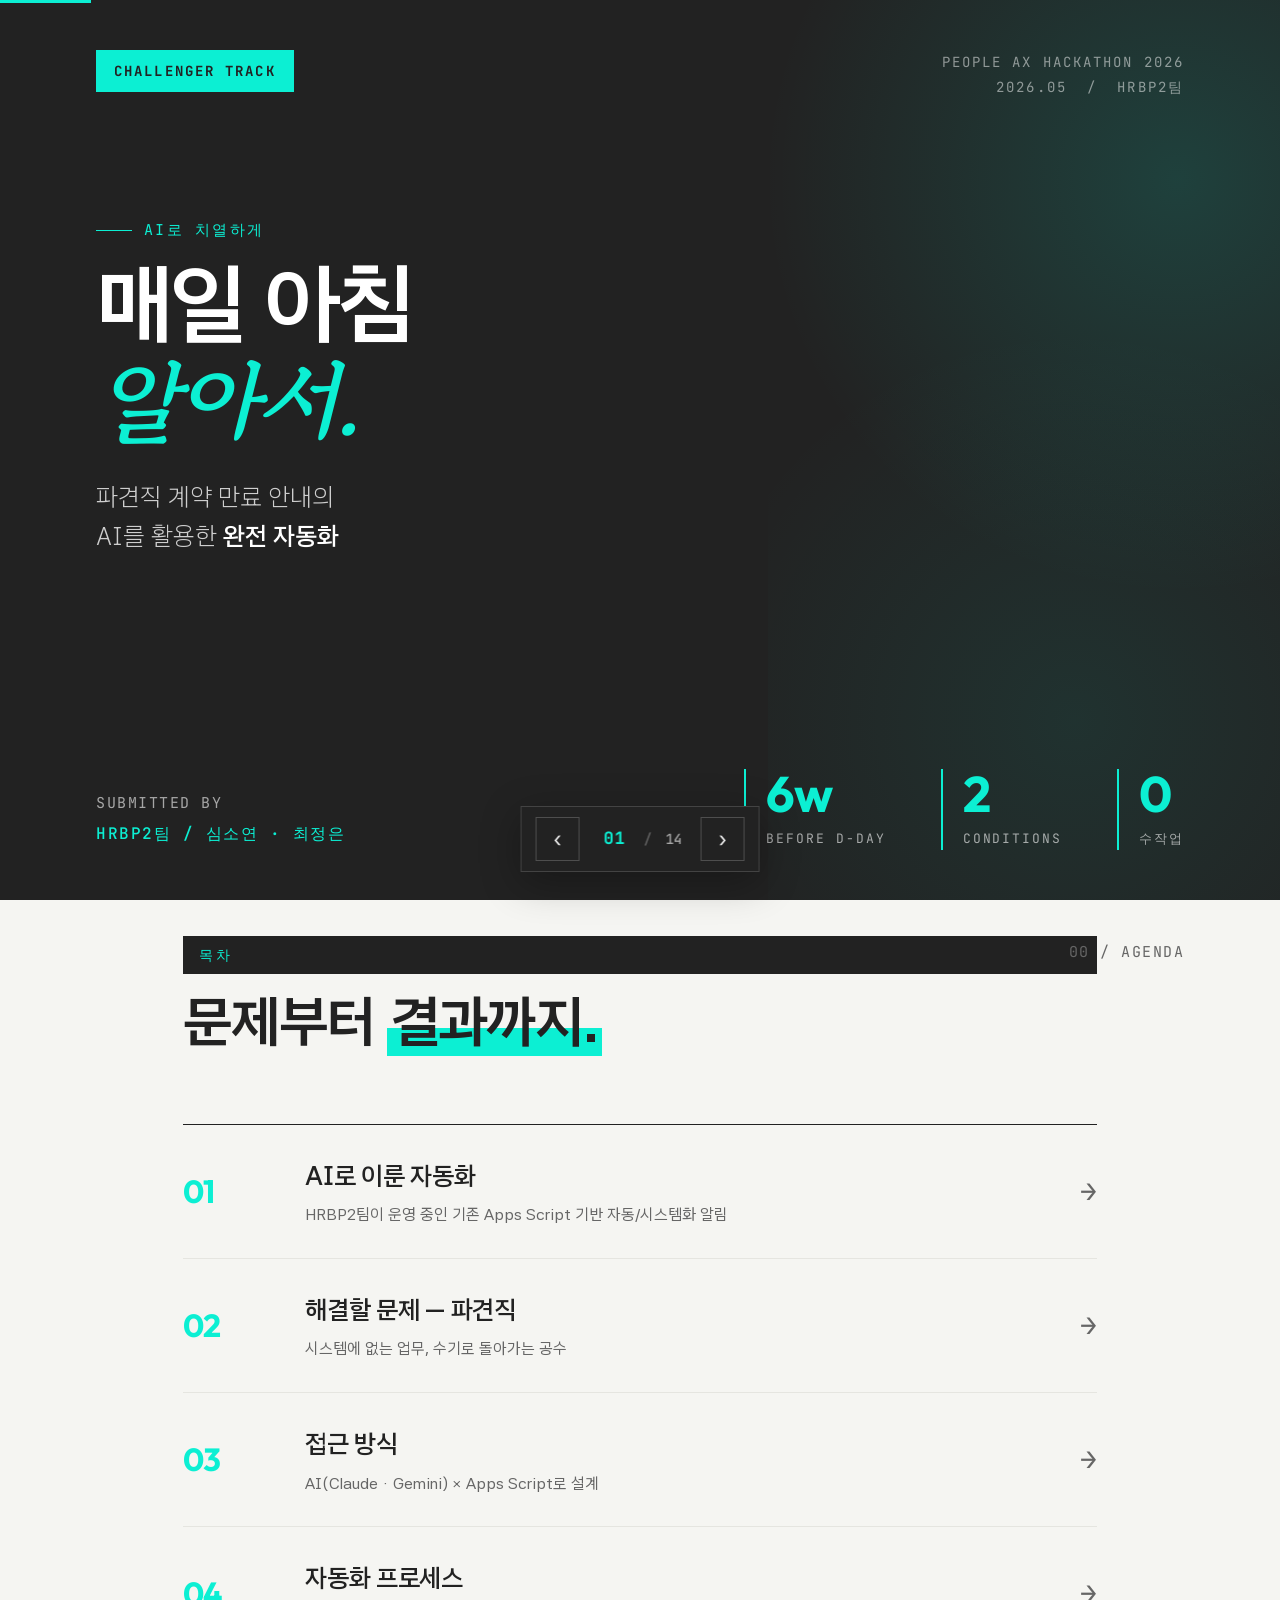
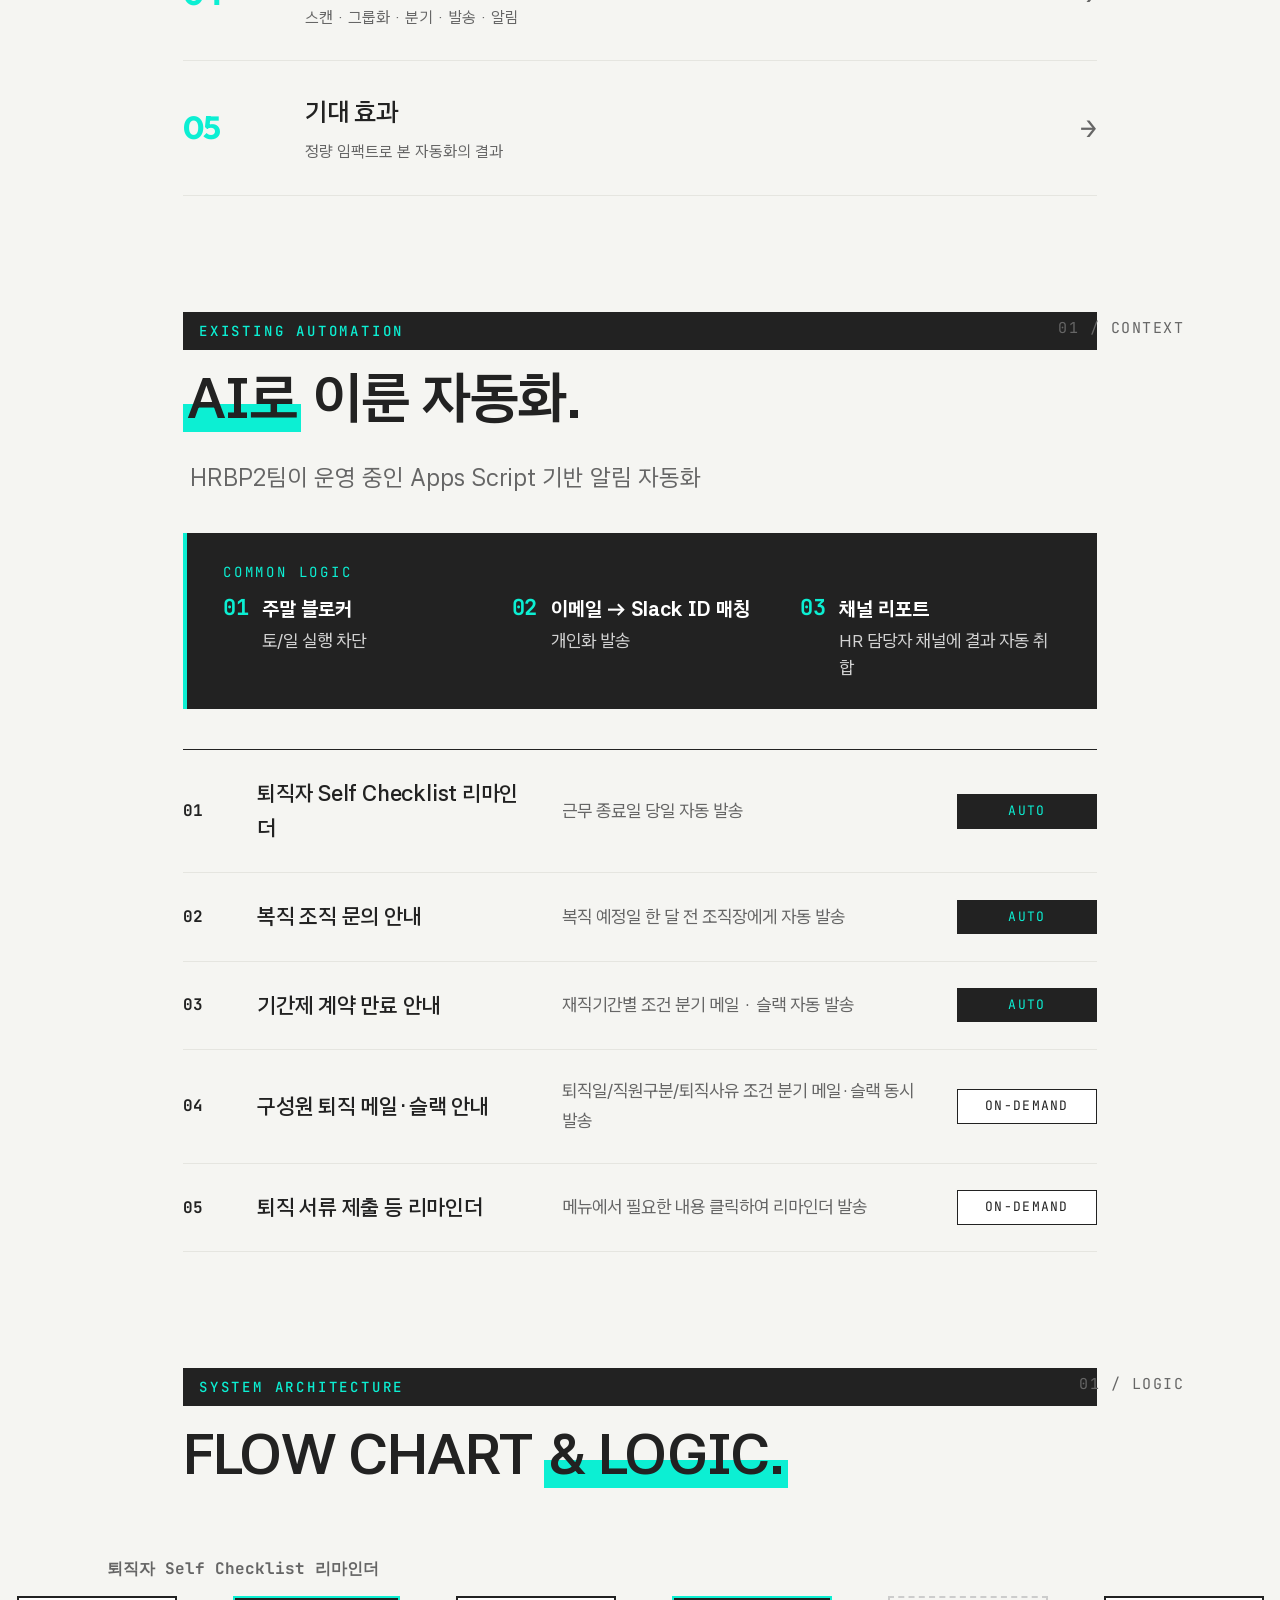
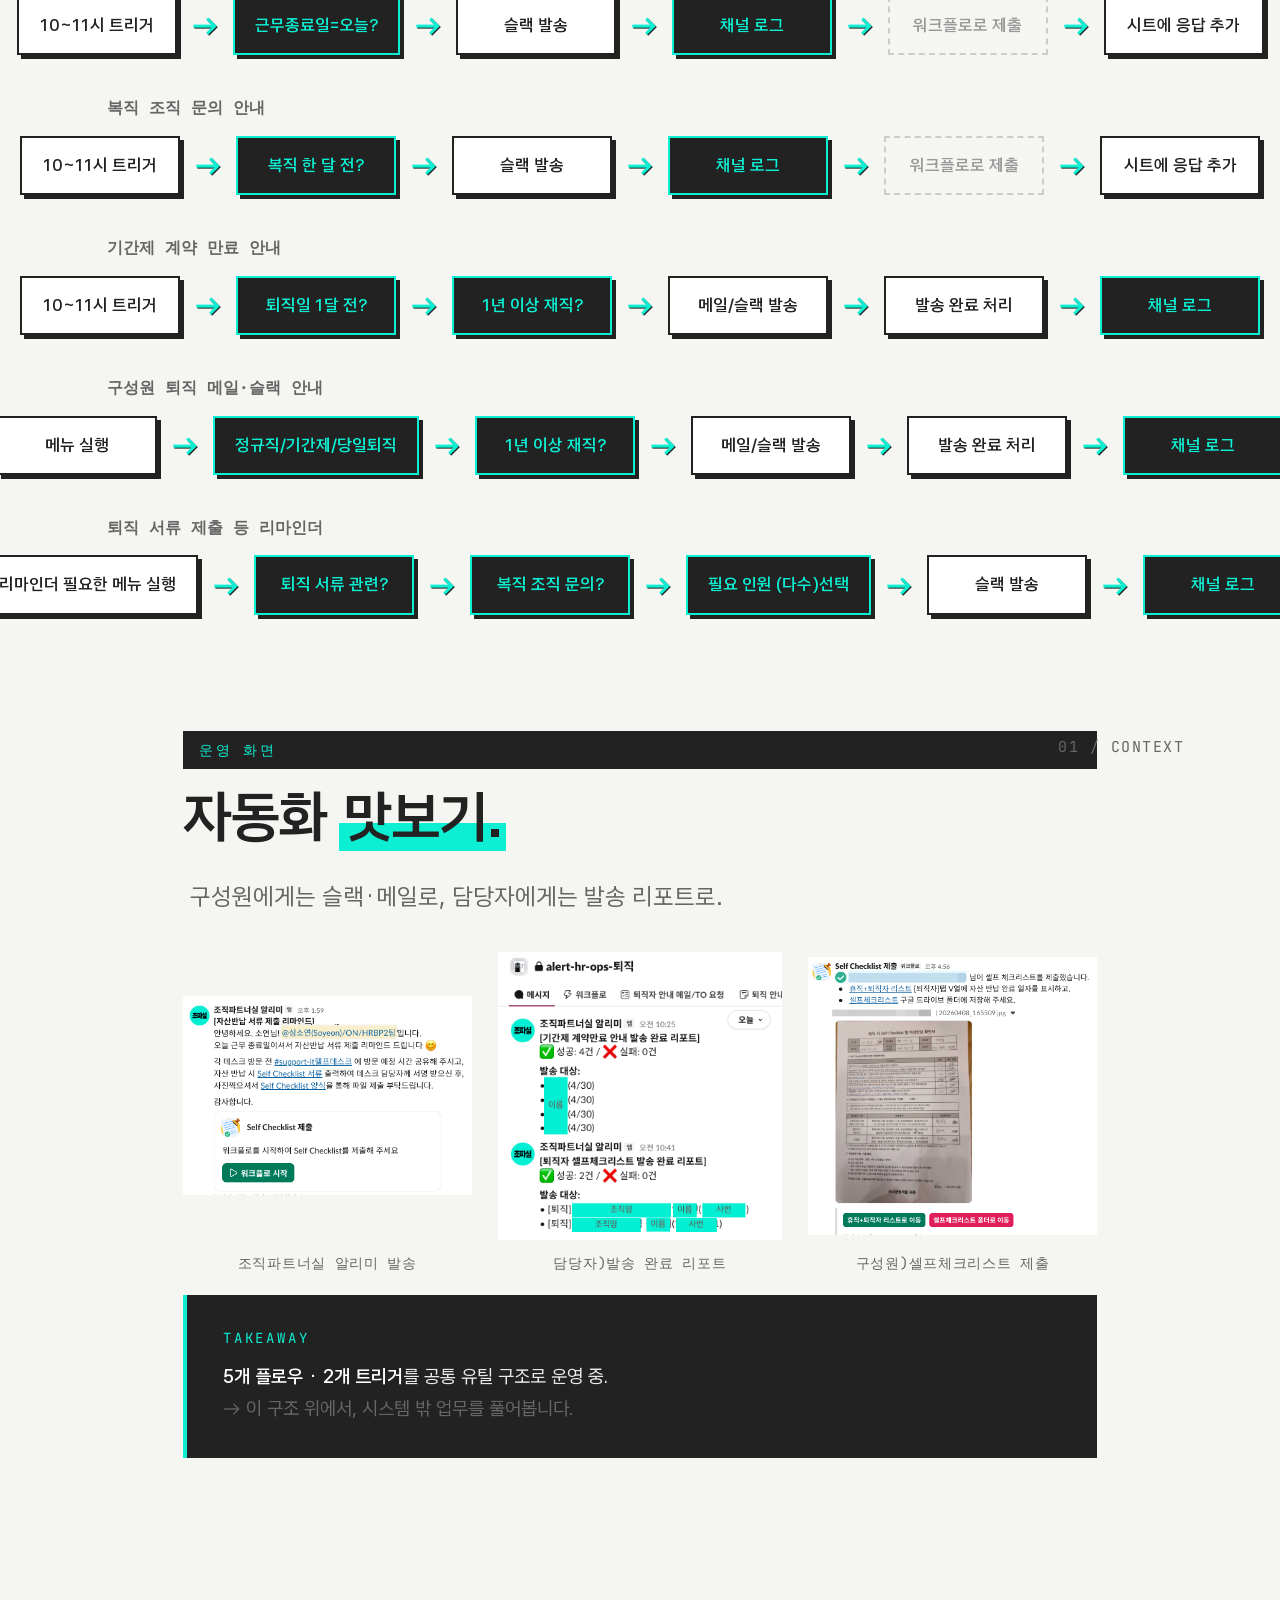
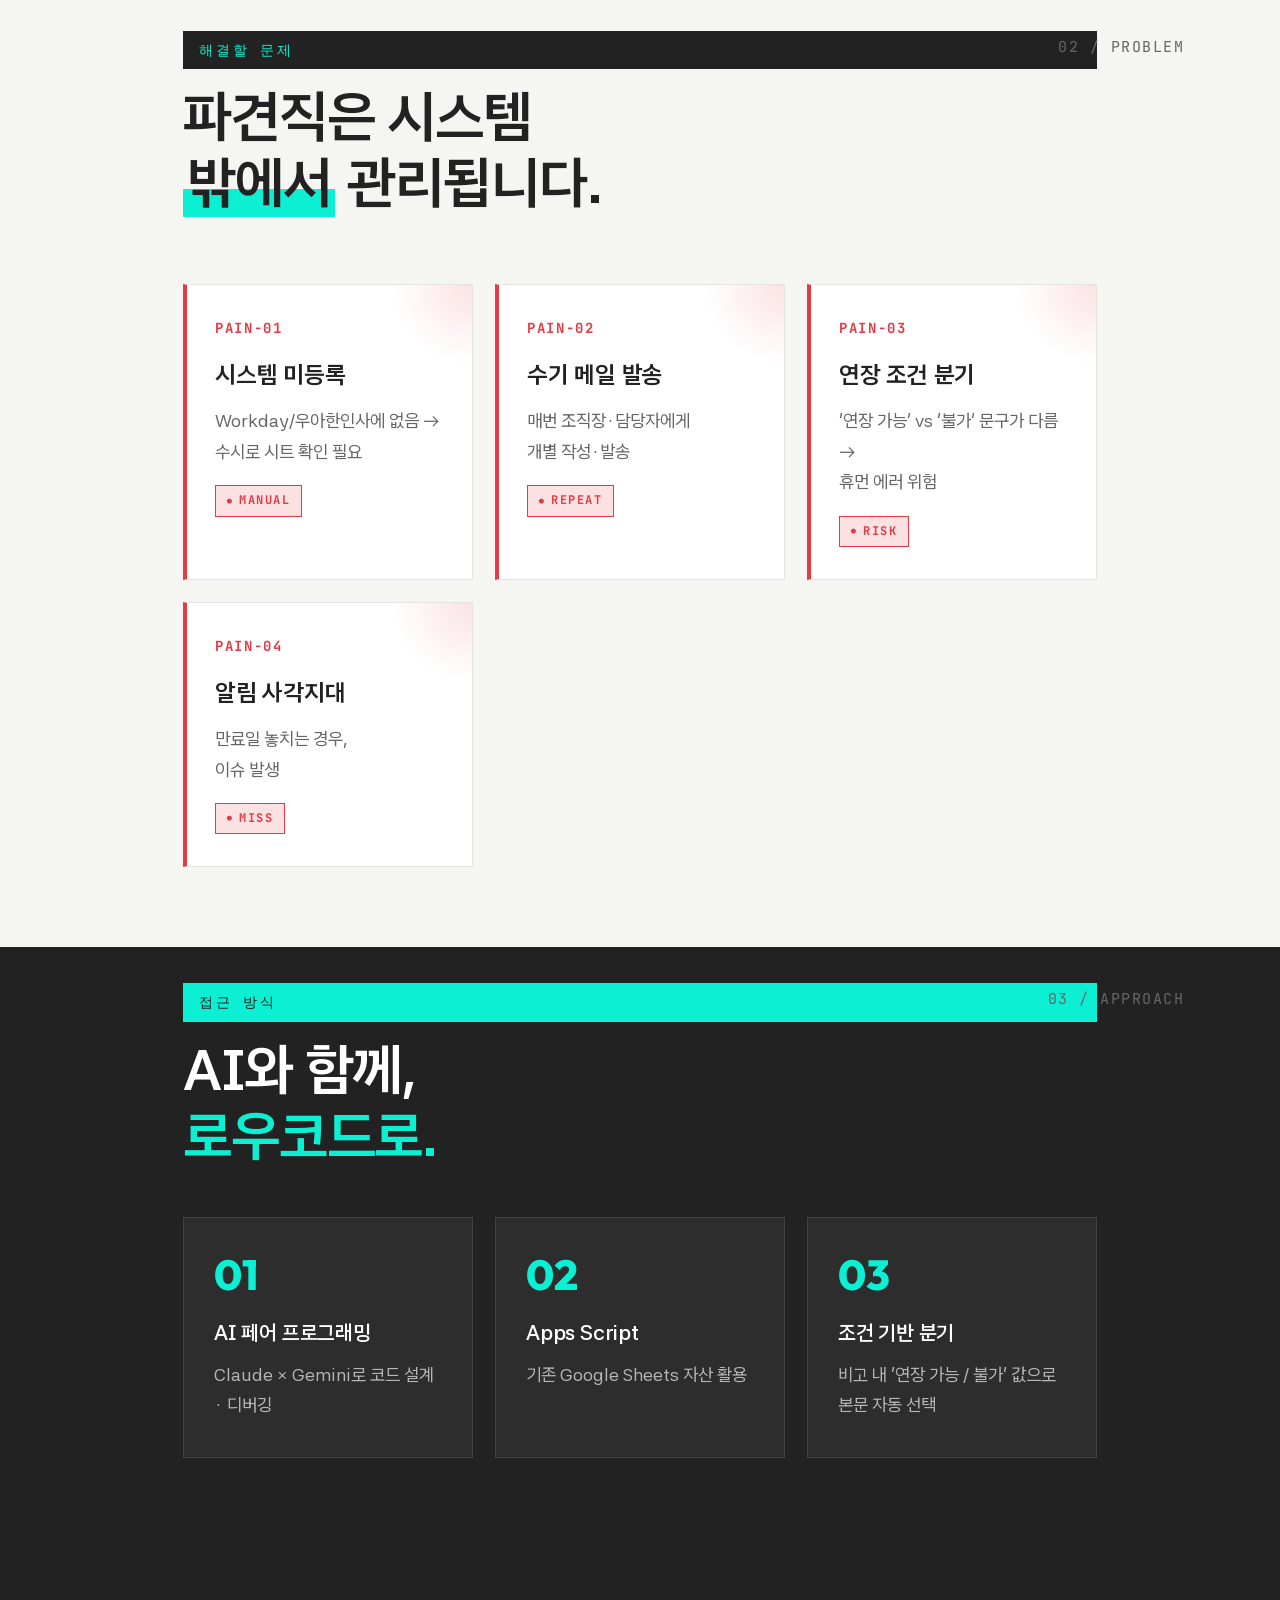
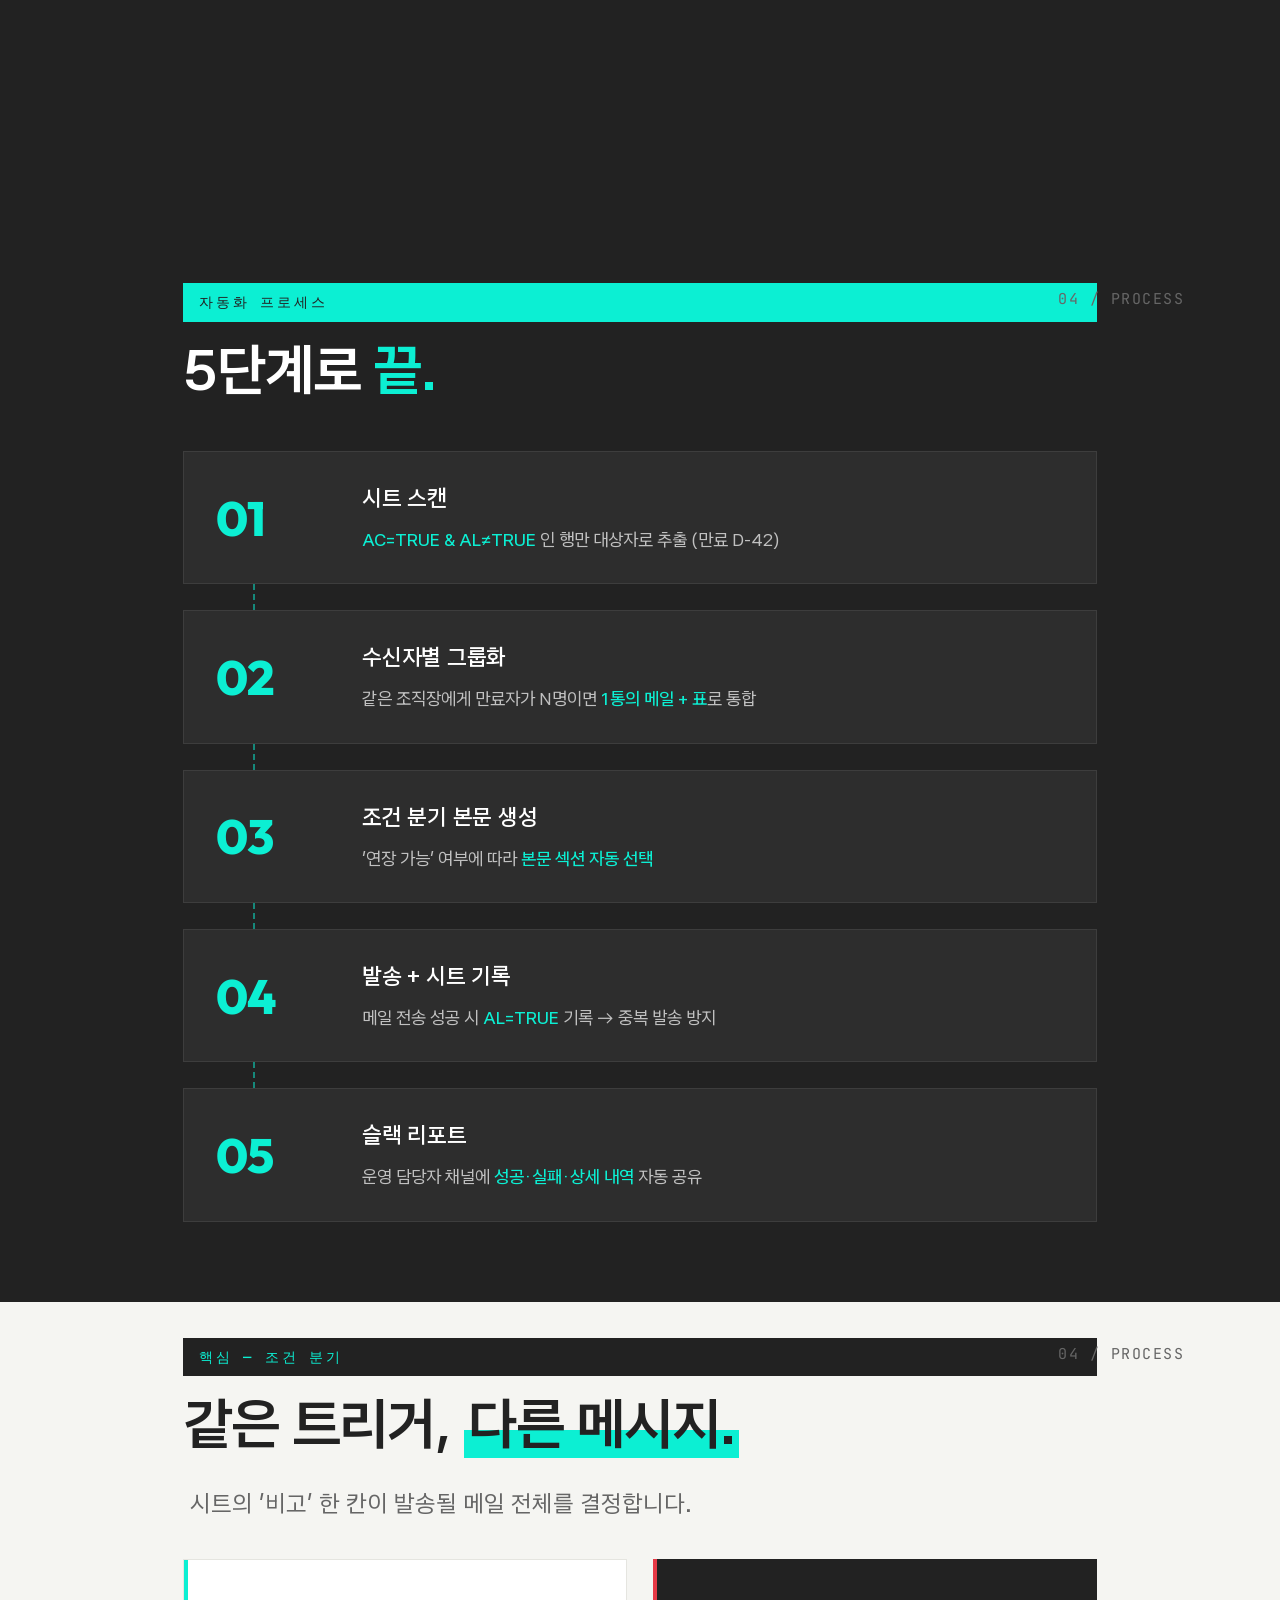
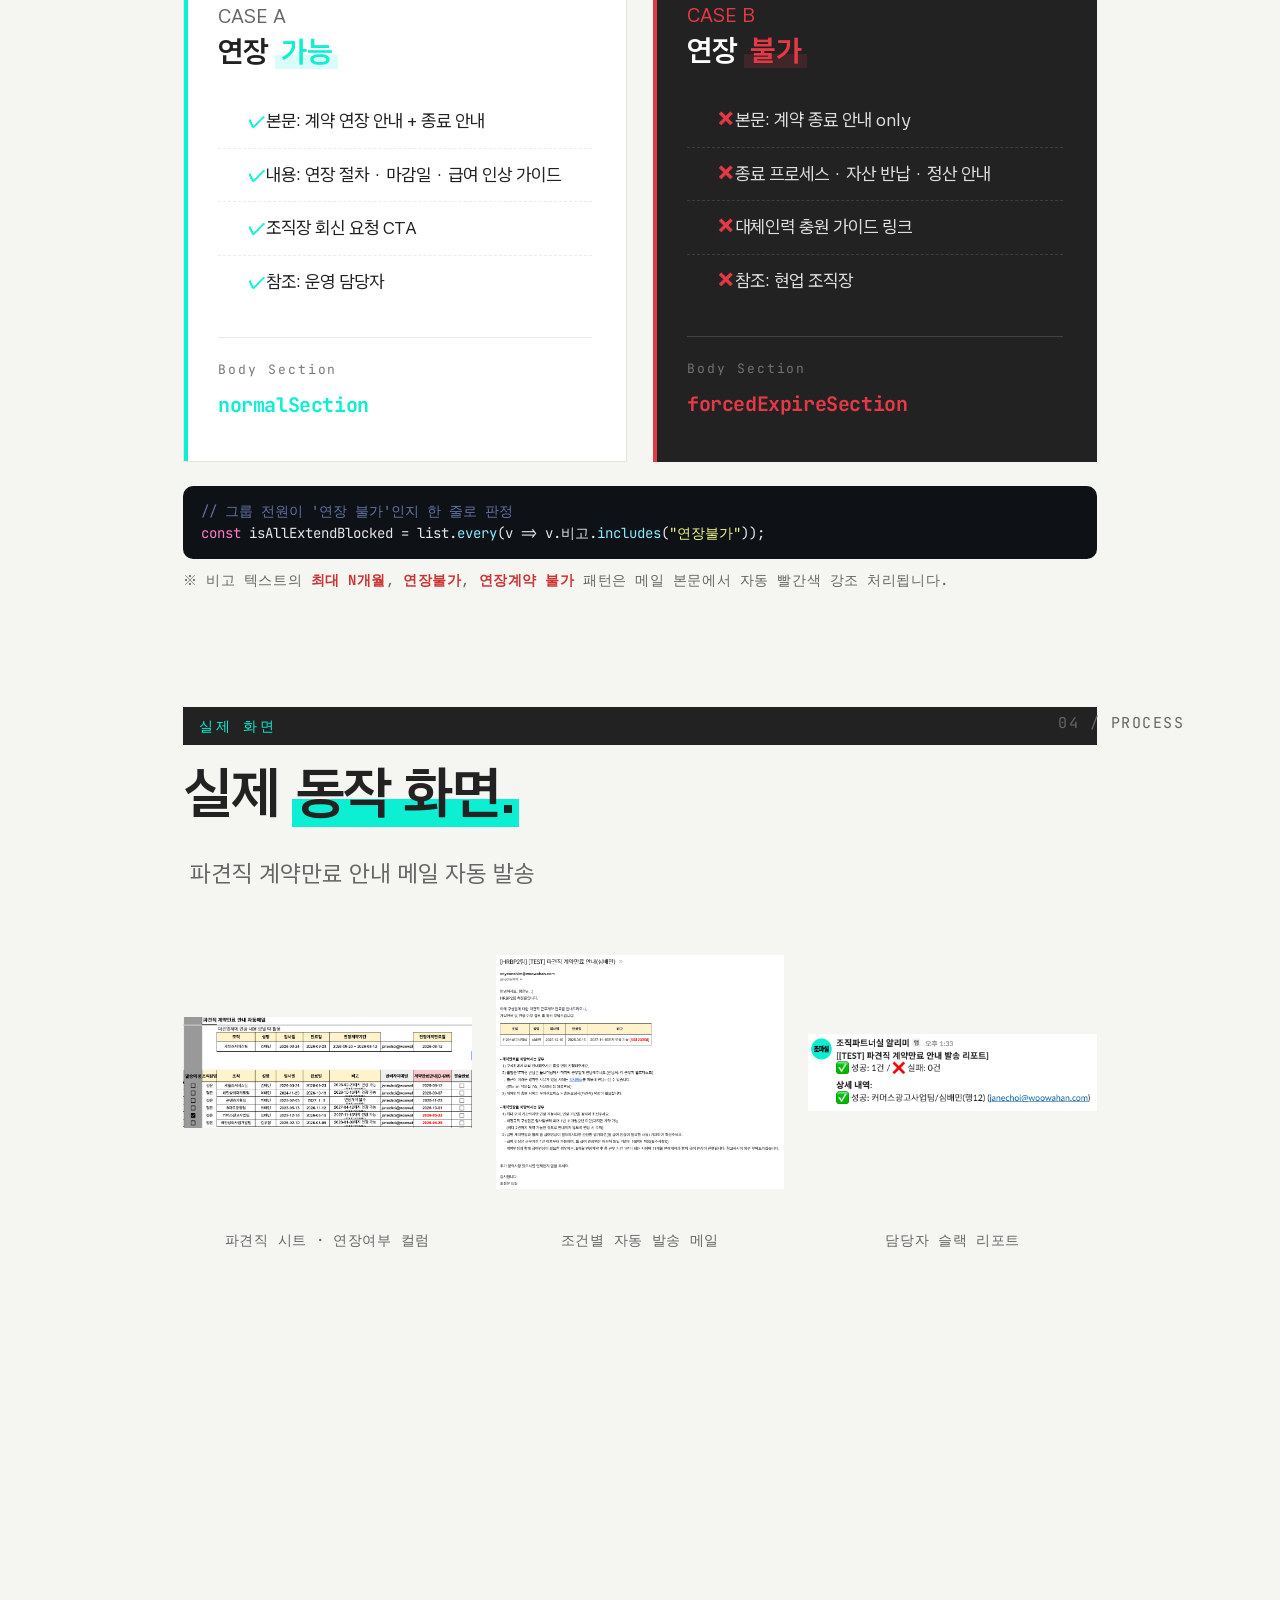
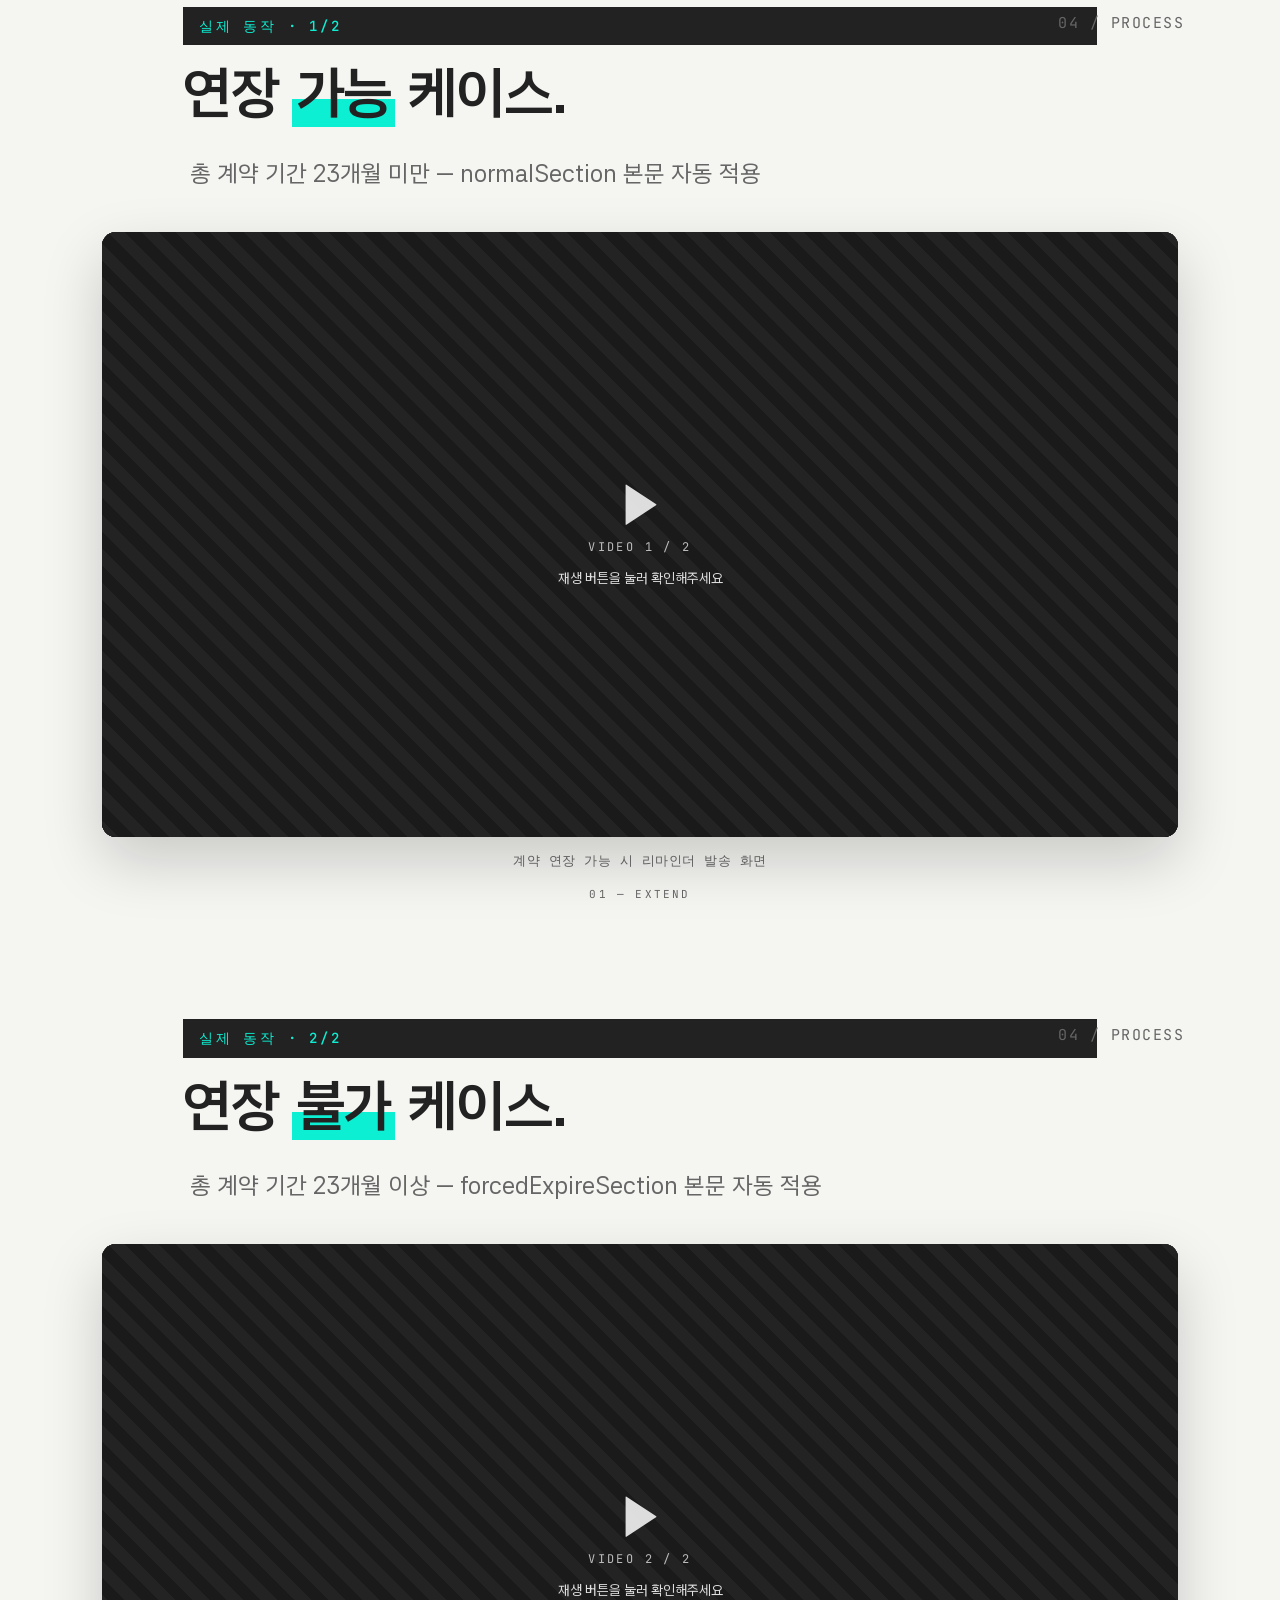
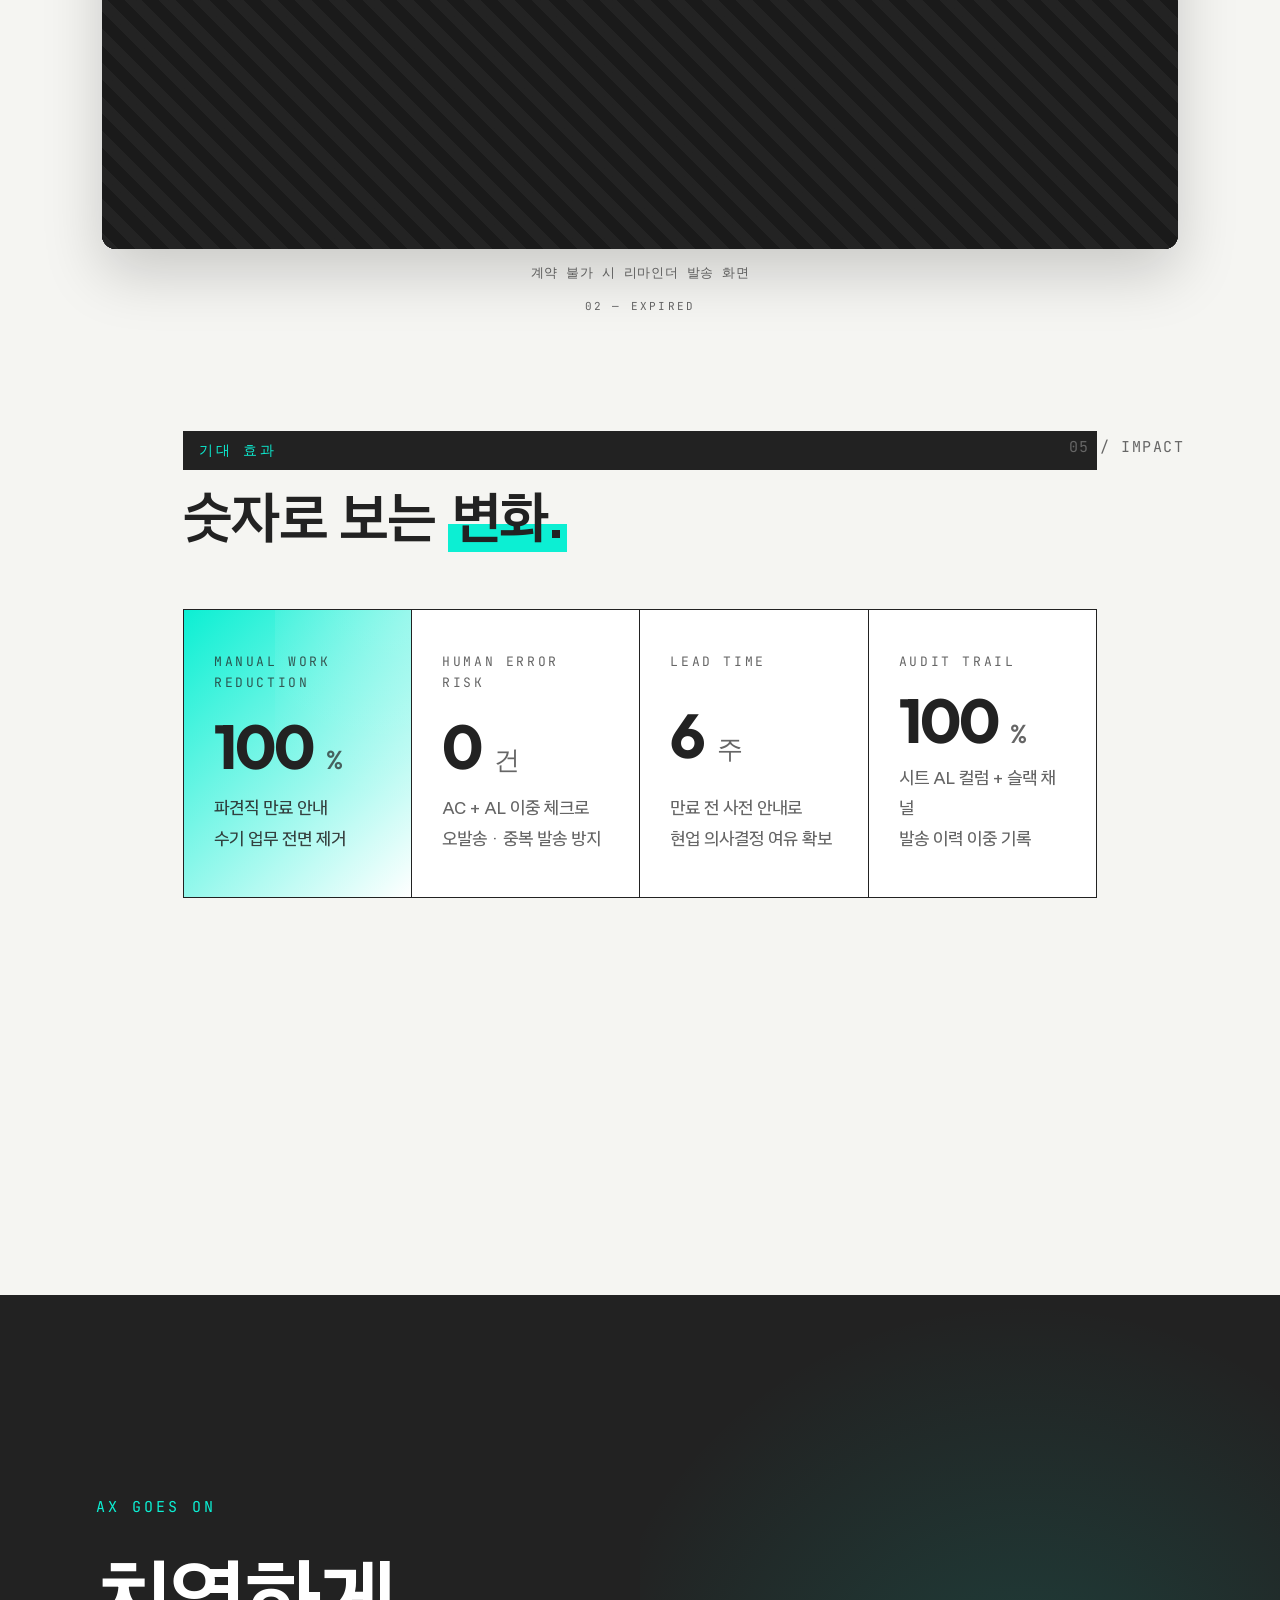
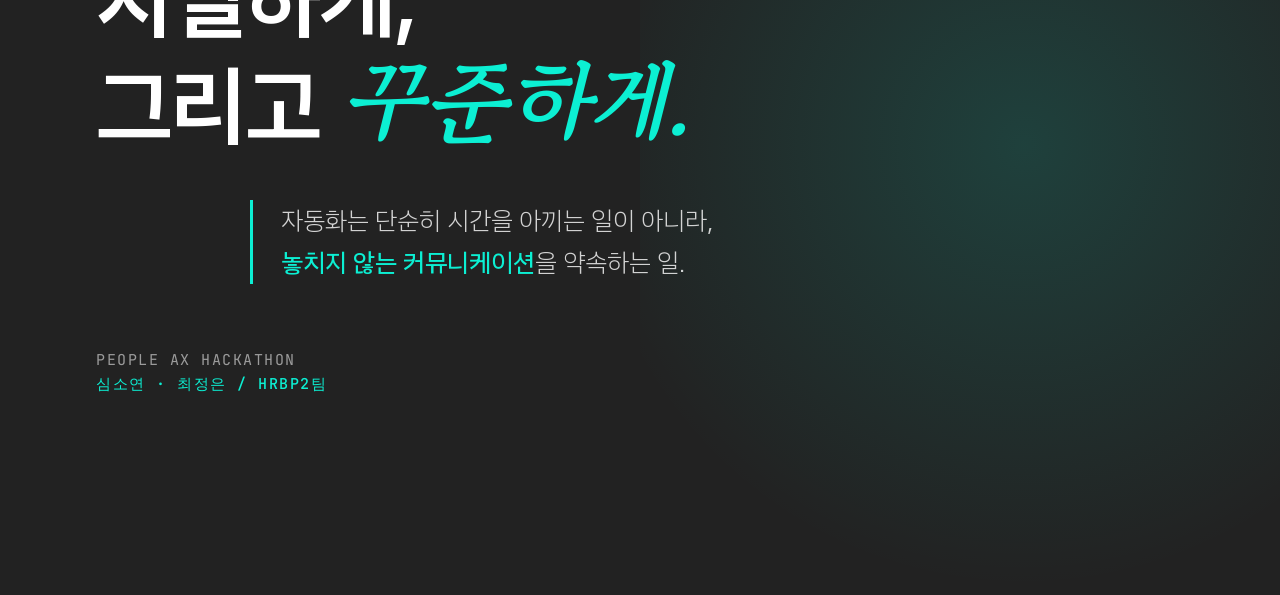
==== index.html @ 376bb6e6 "Update index.html" ====
<!DOCTYPE html>
<html lang="ko">
  <head>
    <meta charset="UTF-8">
    <meta name="viewport" content="width=device-width, initial-scale=1.0">
    <title>[AI로 치열하게] 매일 아침 알아서 | 파견직 계약만료 안내 자동화 — 심소연/최정은</title>
    <link rel="preconnect" href="https://fonts.googleapis.com">
    <link rel="preconnect" href="https://fonts.gstatic.com" crossorigin>
    <link href="https://fonts.googleapis.com/css2?family=Gowun+Batang:wght@400;700&family=Asta+Sans:wght@300;400;500;600;700&family=JetBrains+Mono:wght@400;500;700&display=swap" rel="stylesheet">
    <link href="https://fonts.googleapis.com/css2?family=Archivo+Black&display=swap" rel="stylesheet">
    <link href="https://fonts.googleapis.com/css2?family=Anton&display=swap" rel="stylesheet">
    <link href="https://fonts.googleapis.com/css2?family=BBH+Hegarty&family=Outfit:wght@100..900&display=swap" rel="stylesheet">
    <link href="https://fonts.googleapis.com/css2?family=Abril+Fatface&family=BBH+Hegarty&family=Outfit:wght@100..900&display=swap" rel="stylesheet">

    <link rel="stylesheet" href="css/style.css">
  </head>
  <body>
    <!-- ========== SLIDE 1: HERO ========== -->
    <section class="hero">
      <div class="hero-top">
        <div class="track-badge">CHALLENGER TRACK</div>
        <div class="meta"> PEOPLE AX HACKATHON 2026 <br> 2026.05 &nbsp;/&nbsp; HRBP2팀 </div>
      </div>
      <div class="hero-main">
        <div class="hero-tag">AI로 치열하게</div>
        <h1> 매일 아침 <br>
          <span class="accent">알아서.</span>
        </h1>
        <p class="hero-subtitle">파견직 계약 만료 안내의 <br>
          AI를 활용한 <strong>완전 자동화</strong>
        </p>
      </div>
      <div class="hero-bottom">
        <div class="author"> SUBMITTED BY <br>
          <strong>HRBP2팀 / 심소연 · 최정은</strong>
        </div>
        <div class="hero-stats">
          <div class="hero-stat">
            <div class="num">6w</div>
            <div class="label">Before D-day</div>
          </div>
          <div class="hero-stat">
            <div class="num">2</div>
            <div class="label">Conditions</div>
          </div>
          <div class="hero-stat">
            <div class="num">0</div>
            <div class="label">수작업</div>
          </div>
        </div>
      </div>
    </section>
    <!-- ========== SLIDE 2: AGENDA ========== -->
    <section class="slide agenda-slide">
      <div class="slide-number">00 / AGENDA</div>
      <span class="slide-label">목차</span>
      <h2>문제부터 <span class="highlight">결과까지.</span></h2>
      <div class="agenda-list">
        <a href="#ch01" class="agenda-item">
          <div class="agenda-num">01</div>
          <div class="agenda-body">
            <div class="agenda-title">AI로 이룬 자동화</div>
            <div class="agenda-desc">HRBP2팀이 운영 중인 기존 Apps Script 기반 자동/시스템화 알림</div>
          </div>
          <div class="agenda-arrow">→</div>
        </a>
        <a href="#ch02" class="agenda-item">
          <div class="agenda-num">02</div>
          <div class="agenda-body">
            <div class="agenda-title">해결할 문제 — 파견직</div>
            <div class="agenda-desc">시스템에 없는 업무, 수기로 돌아가는 공수</div>
          </div>
          <div class="agenda-arrow">→</div>
        </a>
        <a href="#ch03" class="agenda-item">
          <div class="agenda-num">03</div>
          <div class="agenda-body">
            <div class="agenda-title">접근 방식</div>
            <div class="agenda-desc">AI(Claude · Gemini) × Apps Script로 설계</div>
          </div>
          <div class="agenda-arrow">→</div>
        </a>
        <a href="#ch04" class="agenda-item">
          <div class="agenda-num">04</div>
          <div class="agenda-body">
            <div class="agenda-title">자동화 프로세스</div>
            <div class="agenda-desc">스캔 · 그룹화 · 분기 · 발송 · 알림</div>
          </div>
          <div class="agenda-arrow">→</div>
        </a>
        <a href="#ch05" class="agenda-item">
          <div class="agenda-num">05</div>
          <div class="agenda-body">
            <div class="agenda-title">기대 효과</div>
            <div class="agenda-desc">정량 임팩트로 본 자동화의 결과</div>
          </div>
          <div class="agenda-arrow">→</div>
        </a>
      </div>
    </section>
    <!-- ========== SLIDE 3: EXISTING AUTOMATION ========== -->
    <section class="slide" id="ch01">
      <div class="slide-number">01 / CONTEXT</div>
      <span class="slide-label">EXISTING AUTOMATION</span>
      <h2><span class="highlight">AI로</span> 이룬 자동화.</h2>
      <p class="subtitle">HRBP2팀이 운영 중인 Apps Script 기반 알림 자동화</p>
      <div class="callout-box logic-callout">
        <div class="callout-label">COMMON LOGIC</div>
        <div class="logic-grid">
          <div class="logic-item">
            <div class="logic-num">01</div>
            <div class="logic-text">
              <strong>주말 블로커</strong>
              <span>토/일 실행 차단</span>
            </div>
          </div>
          <div class="logic-item">
            <div class="logic-num">02</div>
            <div class="logic-text">
              <strong>이메일 → Slack ID 매칭</strong>
              <span>개인화 발송</span>
            </div>
          </div>
          <div class="logic-item">
            <div class="logic-num">03</div>
            <div class="logic-text">
              <strong>채널 리포트</strong>
              <span>HR 담당자 채널에 결과 자동 취합</span>
            </div>
          </div>
        </div>
      </div>
      <div class="feature-list">
        <div class="feature-row">
          <div class="feature-num">01</div>
          <div class="feature-title">퇴직자 Self Checklist 리마인더</div>
          <div class="feature-desc">근무 종료일 당일 자동 발송</div>
          <div class="feature-tag auto">AUTO</div>
        </div>
        <div class="feature-row">
          <div class="feature-num">02</div>
          <div class="feature-title">복직 조직 문의 안내</div>
          <div class="feature-desc">복직 예정일 한 달 전 조직장에게 자동 발송</div>
          <div class="feature-tag auto">AUTO</div>
        </div>
        <div class="feature-row">
          <div class="feature-num">03</div>
          <div class="feature-title">기간제 계약 만료 안내</div>
          <div class="feature-desc">재직기간별 조건 분기 메일 · 슬랙 자동 발송</div>
          <div class="feature-tag auto">AUTO</div>
        </div>
        <div class="feature-row">
          <div class="feature-num">04</div>
          <div class="feature-title">구성원 퇴직 메일·슬랙 안내</div>
          <div class="feature-desc">퇴직일/직원구분/퇴직사유 조건 분기 메일·슬랙 동시 발송</div>
          <div class="feature-tag ondemand">ON-DEMAND</div>
        </div>
        <div class="feature-row">
          <div class="feature-num">05</div>
          <div class="feature-title">퇴직 서류 제출 등 리마인더</div>
          <div class="feature-desc">메뉴에서 필요한 내용 클릭하여 리마인더 발송</div>
          <div class="feature-tag ondemand">ON-DEMAND</div>
        </div>
      </div>
    </section>
    <!-- ========== SLIDE 4: FLOW CHART ========== -->
    <section class="slide">
      <div class="slide-number">01 / LOGIC</div>
      <span class="slide-label">System Architecture</span>
      <h2>FLOW CHART <span class="highlight">& LOGIC.</span></h2>
      <div class="logic-visualizer">
        <div class="flow-group">
          <div class="flow-label">퇴직자 Self Checklist 리마인더</div>
          <div class="flow-path">
            <div class="node">10~11시 트리거</div>
            <div class="connector">→</div>
            <div class="node accent">근무종료일=오늘?</div>
            <div class="connector">→</div>
            <div class="node">슬랙 발송</div>
            <div class="connector">→</div>
            <div class="node accent">채널 로그</div>
            <div class="connector">→</div>
            <div class="node muted">워크플로로 제출</div>
            <div class="connector">→</div>
            <div class="node">시트에 응답 추가</div>
          </div>
        </div>
        <div class="flow-group">
          <div class="flow-label">복직 조직 문의 안내</div>
          <div class="flow-path">
            <div class="node">10~11시 트리거</div>
            <div class="connector">→</div>
            <div class="node accent">복직 한 달 전?</div>
            <div class="connector">→</div>
            <div class="node">슬랙 발송</div>
            <div class="connector">→</div>
            <div class="node accent">채널 로그</div>
            <div class="connector">→</div>
            <div class="node muted">워크플로로 제출</div>
            <div class="connector">→</div>
            <div class="node">시트에 응답 추가</div>
          </div>
        </div>
        <div class="flow-group">
          <div class="flow-label">기간제 계약 만료 안내</div>
          <div class="flow-path">
            <div class="node">10~11시 트리거</div>
            <div class="connector">→</div>
            <div class="node accent">퇴직일 1달 전?</div>
            <div class="connector">→</div>
            <div class="node accent">1년 이상 재직?</div>
            <div class="connector">→</div>
            <div class="node">메일/슬랙 발송</div>
            <div class="connector">→</div>
            <div class="node">발송 완료 처리</div>
            <div class="connector">→</div>
            <div class="node accent">채널 로그</div>
          </div>
        </div>
        <div class="flow-group">
          <div class="flow-label">구성원 퇴직 메일·슬랙 안내</div>
          <div class="flow-path">
            <div class="node">메뉴 실행</div>
            <div class="connector">→</div>
            <div class="node accent">정규직/기간제/당일퇴직</div>
            <div class="connector">→</div>
            <div class="node accent">1년 이상 재직?</div>
            <div class="connector">→</div>
            <div class="node">메일/슬랙 발송</div>
            <div class="connector">→</div>
            <div class="node">발송 완료 처리</div>
            <div class="connector">→</div>
            <div class="node accent">채널 로그</div>
          </div>
        </div>
        <div class="flow-group">
          <div class="flow-label">퇴직 서류 제출 등 리마인더</div>
          <div class="flow-path">
            <div class="node">리마인더 필요한 메뉴 실행</div>
            <div class="connector">→</div>
            <div class="node accent">퇴직 서류 관련?</div>
            <div class="connector">→</div>
            <div class="node accent">복직 조직 문의?</div>
            <div class="connector">→</div>
            <div class="node accent">필요 인원 (다수)선택</div>
            <div class="connector">→</div>
            <div class="node">슬랙 발송</div>
            <div class="connector">→</div>
            <div class="node accent">채널 로그</div>
          </div>
        </div>

      </div>
    </section>
    <!-- ========== SLIDE 5: 자동화 맛보기 ========== -->
    <section class="slide">
      <div class="slide-number">01 / CONTEXT</div>
      <span class="slide-label">운영 화면</span>
      <h2>자동화 <span class="highlight">맛보기.</span></h2>
      <p class="subtitle">구성원에게는 슬랙·메일로, 담당자에게는 발송 리포트로.</p>
      <div class="screenshot-grid three-col">
        <div>
          <img src="assets/selfcheck_slack.png" alt="퇴직자 셀프체크리스트 슬랙 안내" class="screenshot-img">
          <div class="screenshot-caption">조직파트너실 알리미 발송</div>
        </div>
        <div>
          <img src="assets/resignee_offboarding_report.png" alt="자동화 발송 완료 리포트" class="screenshot-img">
          <div class="screenshot-caption">담당자)발송 완료 리포트</div>
        </div>
        <div>
          <img src="assets/selfcheck_submit.png" alt="퇴직자 셀프체크리스트 제출" class="screenshot-img">
          <div class="screenshot-caption">구성원)셀프체크리스트 제출</div>
        </div>
      </div>
      <div class="callout-box">
        <div class="callout-label">TAKEAWAY</div>
        <p>
          <strong>5개 플로우 · 2개 트리거</strong>를 공통 유틸 구조로 운영 중. <br>
          <span style="color: var(--text-muted);">→ 이 구조 위에서, 시스템 밖 업무를 풀어봅니다.</span>
        </p>
      </div>
    </section>
    <!-- ========== SLIDE 6: PROBLEM ========== -->
    <section class="slide" id="ch02">
      <div class="slide-number">02 / PROBLEM</div>
      <span class="slide-label">해결할 문제</span>
      <h2>파견직은 시스템 <br>
        <span class="highlight">밖에서</span> 관리됩니다.
      </h2>
      <div class="problem-grid">
        <div class="problem-card">
          <div class="num">PAIN-01</div>
          <h3>시스템 미등록</h3>
          <p>Workday/우아한인사에 없음 →<br>수시로 시트 확인 필요</p>
          <span class="pain-tag">MANUAL</span>
        </div>
        <div class="problem-card">
          <div class="num">PAIN-02</div>
          <h3>수기 메일 발송</h3>
          <p>매번 조직장·담당자에게<br>개별 작성·발송</p>
          <span class="pain-tag">REPEAT</span>
        </div>
        <div class="problem-card">
          <div class="num">PAIN-03</div>
          <h3>연장 조건 분기</h3>
          <p>'연장 가능' vs '불가' 문구가 다름 →<br>휴먼 에러 위험</p>
          <span class="pain-tag">RISK</span>
        </div>
        <div class="problem-card">
          <div class="num">PAIN-04</div>
          <h3>알림 사각지대</h3>
          <p>만료일 놓치는 경우, <br>이슈 발생</p>
          <span class="pain-tag">MISS</span>
        </div>
      </div>
    </section>
    <!-- ========== SLIDE 7: APPROACH ========== -->
    <section class="slide solution-slide" id="ch03">
      <div class="slide-number">03 / APPROACH</div>
      <span class="slide-label">접근 방식</span>
      <h2>AI와 함께, <br>
        <span style="color: var(--mint);">로우코드로.</span>
      </h2>
      <div class="approach-grid">
        <div class="approach-item">
          <div class="approach-icon">01</div>
          <h3>AI 페어 프로그래밍</h3>
          <p>Claude × Gemini로 코드 설계 · 디버깅</p>
        </div>
        <div class="approach-item">
          <div class="approach-icon">02</div>
          <h3>Apps Script</h3>
          <p>기존 Google Sheets 자산 활용</p>
        </div>
        <div class="approach-item">
          <div class="approach-icon">03</div>
          <h3>조건 기반 분기</h3>
          <p>비고 내 '연장 가능 / 불가' 값으로 본문 자동 선택</p>
        </div>
      </div>
    </section>
    <!-- ========== SLIDE 8: PROCESS — 5단계 + 듀얼 모드 ========== -->
    <section class="slide code-slide" id="ch04">
      <div class="slide-number">04 / PROCESS</div>
      <span class="slide-label">자동화 프로세스</span>
      <h2>5단계로 <span style="color: var(--mint);">끝.</span></h2>
      <div class="process-flow"> 
        <div class="process-step">
          <div class="process-num">01</div>
          <div class="process-body">
            <h3>시트 스캔</h3>
            <p><strong>AC=TRUE &amp; AL≠TRUE</strong> 인 행만 대상자로 추출 (만료 D-42)</p>
          </div>
        </div>
        <div class="process-connector"></div>
        <div class="process-step">
          <div class="process-num">02</div>
          <div class="process-body">
            <h3>수신자별 그룹화</h3>
            <p>같은 조직장에게 만료자가 N명이면 <strong>1통의 메일 + 표</strong>로 통합</p>
          </div>
        </div>
        <div class="process-connector"></div>
        <div class="process-step">
          <div class="process-num">03</div>
          <div class="process-body">
            <h3>조건 분기 본문 생성</h3>
            <p>'연장 가능' 여부에 따라 <strong>본문 섹션 자동 선택</strong></p>
          </div>
        </div>
        <div class="process-connector"></div>
        <div class="process-step">
          <div class="process-num">04</div>
          <div class="process-body">
            <h3>발송 + 시트 기록</h3>
            <p>메일 전송 성공 시 <strong>AL=TRUE</strong> 기록 → 중복 발송 방지</p>
          </div>
        </div>
        <div class="process-connector"></div>
        <div class="process-step">
          <div class="process-num">05</div>
          <div class="process-body">
            <h3>슬랙 리포트</h3>
            <p>운영 담당자 채널에 <strong>성공·실패·상세 내역</strong> 자동 공유</p>
          </div>
        </div>
      </div>
    </section>
    <!-- ========== SLIDE 9: BRANCHING LOGIC ========== -->
    <section class="slide">
      <div class="slide-number">04 / PROCESS</div>
      <span class="slide-label">핵심 — 조건 분기</span>
      <h2>같은 트리거, <span class="highlight">다른 메시지.</span></h2>
      <p class="subtitle">시트의 '비고' 한 칸이 발송될 메일 전체를 결정합니다.</p>
      <div class="ba-container">
        <!-- CASE A: 연장 가능 — 흰 배경 + 민트 포인트 -->
        <div class="ba-box ba-case-extend">
          <div class="ba-label">CASE A</div>
          <h3>연장 <span class="case-accent">가능</span></h3>
          <ul class="ba-list">
            <li>본문: 계약 연장 안내 + 종료 안내</li>
            <li>내용: 연장 절차 · 마감일 · 급여 인상 가이드</li>
            <li>조직장 회신 요청 CTA</li>
            <li>참조: 운영 담당자</li>
          </ul>
          <div class="ba-metric">
            <div class="ba-metric-label">Body Section</div>
            <div class="ba-metric-value">normalSection</div>
          </div>
        </div>
    
        <!-- CASE B: 연장 불가 — 어두운 배경 + 빨간 포인트 -->
        <div class="ba-box ba-case-expire">
          <div class="ba-label">CASE B</div>
          <h3>연장 <span class="case-accent">불가</span></h3>
          <ul class="ba-list">
            <li>본문: 계약 종료 안내 only</li>
            <li>종료 프로세스 · 자산 반납 · 정산 안내</li>
            <li>대체인력 충원 가이드 링크</li>
            <li>참조: 현업 조직장</li>
          </ul>
          <div class="ba-metric">
            <div class="ba-metric-label">Body Section</div>
            <div class="ba-metric-value">forcedExpireSection</div>
          </div>
        </div>
      </div>
      <div class="logic-code">
        <span class="cmt">// 그룹 전원이 '연장 불가'인지 한 줄로 판정</span><br>
        <span class="kw">const</span> isAllExtendBlocked = list.<span class="fn">every</span>(v =&gt; v.비고.<span class="fn">includes</span>(<span class="str">"연장불가"</span>));
      </div>
      <div class="logic-note">
        ※ 비고 텍스트의 <strong>최대 N개월</strong>, <strong>연장불가</strong>, <strong>연장계약 불가</strong> 패턴은 메일 본문에서 자동 빨간색 강조 처리됩니다.
      </div>
    </section>
    <!-- ========== SLIDE 10: PREVIEW (스크린샷) ========== -->
    <section class="slide">
      <div class="slide-number">04 / PROCESS</div>
      <span class="slide-label">실제 화면</span>
      <h2>실제 <span class="highlight">동작 화면.</span></h2>
      <p class="subtitle">파견직 계약만료 안내 메일 자동 발송</p>
      <div class="screenshot-grid three-col">
        <div>
          <img src="assets/contingent_sheet.png" alt="파견직 시트 · 연장여부 컬럼" class="screenshot-img">
          <div class="screenshot-caption">파견직 시트 · 연장여부 컬럼</div>
        </div>
        <div>
          <img src="assets/contingent_mail.png" alt="조건별 자동 발송 메일" class="screenshot-img">
          <div class="screenshot-caption">조건별 자동 발송 메일</div>
        </div>
        <div>
          <img src="assets/contingent_report.png" alt="담당자 슬랙 리포트" class="screenshot-img">
          <div class="screenshot-caption">담당자 슬랙 리포트</div>
        </div>
      </div>
    </section>
    <!-- ========== SLIDE 11: PREVIEW VIDEO 1/2 ========== -->
    <section class="slide">
      <div class="slide-number">04 / PROCESS</div>
      <span class="slide-label">실제 동작 · 1/2</span>
      <h2>연장 <span class="highlight">가능</span> 케이스.</h2>
      <p class="subtitle">총 계약 기간 23개월 미만 — normalSection 본문 자동 적용</p>
      <div class="video-stage">
        <div class="video-frame">
          <video autoplay controls loop muted playsinline preload="metadata">
            <source src="assets/contingent_expiry_extend.mp4" type="video/mp4">
            영상을 재생할 수 없습니다.
          </video>
          <div class="video-placeholder">
            <div class="vp-icon">▶</div>
            <div class="vp-label">VIDEO 1 / 2</div>
            <div class="vp-hint">재생 버튼을 눌러 확인해주세요</div>
          </div>
        </div>
        <div class="video-caption">계약 연장 가능 시 리마인더 발송 화면</div>
        <div class="video-counter">01 — Extend</div>
      </div>
    </section>
    <!-- ========== SLIDE 12: PREVIEW VIDEO 2/2 ========== -->
    <section class="slide">
      <div class="slide-number">04 / PROCESS</div>
      <span class="slide-label">실제 동작 · 2/2</span>
      <h2>연장 <span class="highlight">불가</span> 케이스.</h2>
      <p class="subtitle">총 계약 기간 23개월 이상 — forcedExpireSection 본문 자동 적용</p>
      <div class="video-stage">
        <div class="video-frame">
          <video autoplay controls loop muted playsinline preload="metadata">
            <source src="assets/contingent_expiry_expired.mp4" type="video/mp4">
            영상을 재생할 수 없습니다.
          </video>
          <div class="video-placeholder">
            <div class="vp-icon">▶</div>
            <div class="vp-label">VIDEO 2 / 2</div>
            <div class="vp-hint">재생 버튼을 눌러 확인해주세요</div>
          </div>
        </div>
        <div class="video-caption">계약 불가 시 리마인더 발송 화면</div>
        <div class="video-counter">02 — Expired</div>
      </div>
    </section>
    <!-- ========== SLIDE 13: IMPACT ========== -->
    <section class="slide" id="ch05">
      <div class="slide-number">05 / IMPACT</div>
      <span class="slide-label">기대 효과</span>
      <h2>숫자로 보는 <span class="highlight">변화.</span></h2>
      <div class="metrics-grid">
        <div class="metric-card featured">
          <div class="metric-top">Manual Work Reduction</div>
          <div class="metric-value">100 <span class="metric-unit">%</span></div>
          <div class="metric-label">파견직 만료 안내 <br>수기 업무 전면 제거</div>
        </div>
        <div class="metric-card">
          <div class="metric-top">Human Error Risk</div>
          <div class="metric-value">0 <span class="metric-unit">건</span></div>
          <div class="metric-label">AC + AL 이중 체크로 <br>오발송 · 중복 발송 방지</div>
        </div>
        <div class="metric-card">
          <div class="metric-top">Lead Time</div>
          <div class="metric-value">6 <span class="metric-unit">주</span></div>
          <div class="metric-label">만료 전 사전 안내로 <br>현업 의사결정 여유 확보</div>
        </div>
        <div class="metric-card">
          <div class="metric-top">Audit Trail</div>
          <div class="metric-value">100 <span class="metric-unit">%</span></div>
          <div class="metric-label">시트 AL 컬럼 + 슬랙 채널 <br>발송 이력 이중 기록</div>
        </div>
      </div>
    </section>
    <!-- ========== SLIDE 14: CLOSING ========== -->
    <section class="closing">
      <div class="closing-tag">AX GOES ON</div>
      <h2> 치열하게, <br> 그리고 <span class="script">꾸준하게.</span></h2>
      <div class="closing-quote"> 자동화는 단순히 시간을 아끼는 일이 아니라, <br>
        <strong style="color: var(--mint); font-weight: 500;">놓치지 않는 커뮤니케이션</strong>을 약속하는 일.
      </div>
      <div class="closing-signature"> PEOPLE AX HACKATHON <br>
        <strong>심소연 · 최정은 / HRBP2팀</strong>
      </div>
    </section>
    
    <!-- ========== IMAGE LIGHTBOX ========== -->
    <div class="lightbox" id="lightbox" role="dialog" aria-modal="true" aria-label="이미지 확대 보기" aria-hidden="true">
      <button class="lightbox-close" id="lightboxClose" aria-label="닫기">×</button>
      <img class="lightbox-img" id="lightboxImg" src="" alt="">
      <div class="lightbox-caption" id="lightboxCaption"></div>
    </div>

    <!-- ========== SLIDE NAVIGATION ========== -->
    <div class="nav-progress" id="navProgress"></div>
    <nav class="slide-nav" aria-label="슬라이드 네비게이션">
      <button class="nav-btn" id="prevBtn" aria-label="이전 슬라이드">‹</button>
      <div class="nav-indicator">
        <span class="current" id="currentSlide" role="button" tabindex="0" title="클릭하여 페이지 번호 입력">01</span>
        <input type="number" class="current-input" id="currentInput" min="1" aria-label="이동할 슬라이드 번호">
        <span class="divider">/</span>
        <span class="total" id="totalSlide">14</span>
      </div>
      <button class="nav-btn" id="nextBtn" aria-label="다음 슬라이드">›</button>
    </nav>
    <script>
      (function() {
        const slides = Array.from(document.querySelectorAll('.hero, .slide, .closing'));
        const total = slides.length;
        let current = 0;
        const prevBtn = document.getElementById('prevBtn');
        const nextBtn = document.getElementById('nextBtn');
        const currentEl = document.getElementById('currentSlide');
        const currentInput = document.getElementById('currentInput');  // ✅ 추가
        const totalEl = document.getElementById('totalSlide');
        const progressEl = document.getElementById('navProgress');
        totalEl.textContent = String(total).padStart(2, '0');
        const lightbox = document.getElementById('lightbox');
        const lightboxImg = document.getElementById('lightboxImg');
        const lightboxCaption = document.getElementById('lightboxCaption');
        const lightboxClose = document.getElementById('lightboxClose');
    
        function updateIndicator() {
          currentEl.textContent = String(current + 1).padStart(2, '0');
          prevBtn.disabled = (current === 0);
          nextBtn.disabled = (current === total - 1);
          const pct = ((current + 1) / total) * 100;
          progressEl.style.width = pct + '%';
        }
    
        function goToSlide(index) {
          if (index < 0 || index >= total) return;
          current = index;
          slides[current].scrollIntoView({ behavior: 'smooth', block: 'start' });
          updateIndicator();
        }
    
        // ===== ✅ 페이지 번호 클릭 → 입력 → 점프 =====
        function openInput() {
          currentEl.classList.add('hidden');
          currentInput.classList.add('active');
          currentInput.value = current + 1;
          currentInput.focus();
          currentInput.select();
        }
    
        function closeInput(jump) {
          if (jump) {
            const val = parseInt(currentInput.value, 10);
            if (!isNaN(val) && val >= 1 && val <= total) {
              goToSlide(val - 1);
            }
          }
          currentInput.classList.remove('active');
          currentEl.classList.remove('hidden');
        }
    
        // 클릭으로 입력 열기
        currentEl.addEventListener('click', openInput);
    
        // 키보드 접근성 — Enter/Space로도 입력 열기
        currentEl.addEventListener('keydown', (e) => {
          if (e.key === 'Enter' || e.key === ' ') {
            e.preventDefault();
            openInput();
          }
        });
    
        // Enter 키로 이동, Esc로 취소
        currentInput.addEventListener('keydown', (e) => {
          // ⚠️ 전역 키 리스너로 전파되지 않게 먼저 막기
          e.stopPropagation();
          if (e.key === 'Enter') {
            e.preventDefault();
            closeInput(true);
          } else if (e.key === 'Escape') {
            e.preventDefault();
            closeInput(false);
          }
        });
    
        // 포커스 잃으면 자동 적용
        currentInput.addEventListener('blur', () => closeInput(true));
    
        // ===== 슬라이드 네비게이션 버튼 =====
        prevBtn.addEventListener('click', () => goToSlide(current - 1));
        nextBtn.addEventListener('click', () => goToSlide(current + 1));
    
        // ===== 전역 키보드 단축키 =====
        document.addEventListener('keydown', (e) => {
          // ✅ 입력창이 열려있으면 무시
          if (document.activeElement === currentInput) return;
          
          // ✅ 라이트박스가 열려있을 때 ESC만 처리, 나머지 무시
          if (lightbox.classList.contains('active')) {
            if (e.key === 'Escape') {
              e.preventDefault();
              closeLightbox();
            }
            return;
          }
          
          if (e.key === 'ArrowRight' || e.key === 'PageDown' || e.key === ' ') {
            e.preventDefault();
            goToSlide(current + 1);
          } else if (e.key === 'ArrowLeft' || e.key === 'PageUp') {
            e.preventDefault();
            goToSlide(current - 1);
          } else if (e.key === 'Home') {
            e.preventDefault();
            goToSlide(0);
          } else if (e.key === 'End') {
            e.preventDefault();
            goToSlide(total - 1);
          }
        });
    
        // ===== 영상 로드/에러 핸들링 + 활성 슬라이드 자동 재생 =====
        document.querySelectorAll('.video-frame video').forEach(v => {
          const placeholder = v.parentElement.querySelector('.video-placeholder');
    
          v.addEventListener('loadedmetadata', () => {
            if (placeholder) placeholder.style.display = 'none';
          });
    
          v.addEventListener('error', () => {
            const src = v.querySelector('source')?.src || '';
            console.error('[video error]', src);
            if (placeholder) {
              placeholder.classList.add('error');
              placeholder.innerHTML =
                '<div class="vp-icon">⚠️</div>' +
                '<div class="vp-label">VIDEO NOT FOUND</div>' +
                '<div class="vp-hint">assets/ 폴더에서 영상 파일을 찾을 수 없습니다.<br>파일명/경로를 확인해주세요.</div>';
            }
          });
        });
    
        const videoObserver = new IntersectionObserver((entries) => {
          entries.forEach(entry => {
            const v = entry.target;
            if (entry.isIntersecting && entry.intersectionRatio > 0.5) {
              v.play().catch(() => {});
            } else {
              v.pause();
            }
          });
        }, { threshold: [0, 0.5, 1] });
        document.querySelectorAll('.video-frame video').forEach(v => videoObserver.observe(v));
    
        const observer = new IntersectionObserver((entries) => {
          entries.forEach(entry => {
            if (entry.isIntersecting && entry.intersectionRatio > 0.5) {
              const idx = slides.indexOf(entry.target);
              if (idx !== -1 && idx !== current) {
                current = idx;
                updateIndicator();
              }
            }
          });
        }, { threshold: [0.5] });
        slides.forEach(slide => observer.observe(slide));

        function openLightbox(src, alt, captionText) {
          lightboxImg.src = src;
          lightboxImg.alt = alt || '';
          lightboxCaption.textContent = captionText || '';
          lightbox.classList.add('active');
          lightbox.setAttribute('aria-hidden', 'false');
          // 배경 스크롤 잠금
          document.body.style.overflow = 'hidden';
          lightboxClose.focus();
        }
        
        function closeLightbox() {
          lightbox.classList.remove('active');
          lightbox.setAttribute('aria-hidden', 'true');
          document.body.style.overflow = '';
          // src 비우기 (다음 열기 전 깜빡임 방지용으로 약간 지연)
          setTimeout(() => {
            if (!lightbox.classList.contains('active')) {
              lightboxImg.src = '';
            }
          }, 300);
        }
        
        // 모든 screenshot-img에 클릭 이벤트 바인딩
        document.querySelectorAll('.screenshot-img').forEach(img => {
          img.addEventListener('click', () => {
            // 같은 div 안에 있는 caption 텍스트 자동 탐색
            const wrapper = img.closest('div');
            const captionEl = wrapper ? wrapper.querySelector('.screenshot-caption') : null;
            const captionText = captionEl ? captionEl.textContent.trim() : '';
            openLightbox(img.src, img.alt, captionText);
          });
        });
        
        // 닫기 — X 버튼 클릭
        lightboxClose.addEventListener('click', closeLightbox);
        
        // 닫기 — 배경 클릭 (이미지 자체 클릭은 무시)
        lightbox.addEventListener('click', (e) => {
          if (e.target === lightbox) {
            closeLightbox();
          }
        });

        
        updateIndicator();
      })();
    </script>


    
  </body>
</html>
---- css/style.css ----
/* ============================================================
   매일 아침 알아서 | HR 자동화 발표자료
   Key colors — mint #0cefd3, dark #222222
   ============================================================ */

:root {
  --mint: #0cefd3;
  --mint-soft: rgba(12, 239, 211, 0.15);
  --mint-line: rgba(12, 239, 211, 0.3);
  --dark: #222222;
  --dark-2: #2d2d2d;
  --dark-3: #3a3a3a;
  --bg: #f5f5f2;
  --text: #222222;
  --text-muted: #666666;
  --white: #ffffff;
  --max-w: 1500px;
   --body-font-size: 20px;
  --danger: #e63946;
  --danger-soft: rgba(230, 57, 70, 0.15);
}

* {
  margin: 0;
  padding: 0;
  box-sizing: border-box;
}

html {
  scroll-behavior: smooth;
  scroll-snap-type: y mandatory;
}

body {
  font-family: 'Asta Sans', sans-serif;
  background: var(--bg);
  color: var(--text);
  line-height: 1.6;
  font-weight: 400;
  font-size: var(--body-font-size); /* 전체적인 폰트 기본값 상향 */
  -webkit-font-smoothing: antialiased;
}

/* ============ 공통 슬라이드 구조 ============ */
.slide,
.hero,
.closing {
  scroll-snap-align: start;
  scroll-snap-stop: always;
}

/* 1. 상단 배치 조정: 슬라이드 전체의 여백을 상단 위주로 재편 */
.slide {
  min-height: 100vh;
  padding: 4vh 8vw 80px; /* 상단 여백을 vh 단위로 주어 시원하게 배치 */
  display: flex;
  flex-direction: column;
  justify-content: flex-start; /* 중앙이 아닌 상단부터 배치 */
  position: relative;
  overflow: hidden;
}

.slide > *,
.hero > *,
.closing > * {
  max-width: var(--max-w);
  width: 85%;
  margin-left: auto;
  margin-right: auto;
}

.slide-number {
  position: absolute;
  top: 40px;
  right: 7.5vw;
  font-family: 'JetBrains Mono', monospace;
  font-size: 15px;
  letter-spacing: 0.1em;
  color: var(--text-muted);
  width: auto !important;
  max-width: none !important;
  margin: 0 !important;
}

.slide-label {
  display: inline-block;
  font-family: 'JetBrains Mono', monospace;
  font-size: 14px;
  font-weight: 500;
  letter-spacing: 0.2em;
  text-transform: uppercase;
  padding: 8px 16px;
  background: var(--dark);
  color: var(--mint);
  margin-bottom: 15px;
}

.slide h2 {
  font-family: 'Asta Sans', sans-serif;
  font-size: clamp(40px, 4.5vw, 68px);
  font-weight: 700;
  line-height: 1.15;
  margin-bottom: 28px;
  letter-spacing: -0.02em;
}

.slide h2 .highlight {
  background: linear-gradient(to top, var(--mint) 40%, transparent 40%);
  padding: 0 4px;
}

.slide h3 {
  font-size: 22px;
  font-weight: 600;
  margin-bottom: 16px;
  letter-spacing: -0.01em;
}

.subtitle {
  font-size: 24px; /* 기존 18px -> 24px */
  color: var(--text-muted);
  margin-bottom: 15px;
  max-width: 900px;
  line-height: 1.6;
}

/* ============ 1. HERO ============ */
.hero {
  height: 100vh;           /* ✅ min-height/max-height 대신 고정 height */
  background: var(--dark);
  color: var(--white);
  display: flex;
  flex-direction: column;
  padding: 50px 0;
  position: relative;
  overflow: hidden;
}

.hero::before {
  content: '';
  position: absolute;
  top: 0;
  right: 0;
  width: 40%;
  height: 100%;
  background:
    radial-gradient(circle at 80% 20%, var(--mint-soft) 0%, transparent 50%),
    radial-gradient(circle at 60% 80%, rgba(12, 239, 211, 0.08) 0%, transparent 50%);
  pointer-events: none;
}

.hero-top {
  display: flex;
  justify-content: space-between;
  align-items: flex-start;
  font-family: 'JetBrains Mono', monospace;
  font-size: 14px;
  letter-spacing: 0.15em;
  position: relative;
  z-index: 2;
}

.hero-top .track-badge {
  background: var(--mint);
  color: var(--dark);
  padding: 10px 18px;
  font-weight: 700;
  font-size: 14px;
}

.hero-top .meta {
  text-align: right;
  color: rgba(255, 255, 255, 0.5);
  line-height: 1.8;
}

.hero-main {
  position: relative;
  z-index: 2;
  margin: 0 auto;
  margin-top: auto;
  margin-bottom: auto;
  flex: 0 0 auto;
  /* ✅ 추가: 콘텐츠가 넘치지 않게 사이즈 통제 */
  width: 85%;
  max-width: var(--max-w);
}

.hero-tag {
  display: inline-flex;
  align-items: center;
  gap: 12px;
  font-family: 'JetBrains Mono', monospace;
  font-size: 15px;
  letter-spacing: 0.15em;
  color: var(--mint);
  margin-bottom: 16px;                  /* 20px → 16px */
}

.hero-tag::before {
  content: '';
  width: 36px;
  height: 1px;
  background: var(--mint);
}

/* ✅ HERO 내부 요소 사이즈를 viewport 기반으로 조정 */
.hero h1 {
  font-family: 'Asta Sans', sans-serif;
  font-size: clamp(48px, 7vw, 96px);   /* 기존 56/8vw/112 → 더 보수적으로 */
  font-weight: 700;
  line-height: 1.05;
  letter-spacing: -0.03em;
  margin-bottom: 24px;                  /* 36px → 24px */
}

.hero h1 .accent {
  color: var(--mint);
  font-family: 'Gowun Batang', serif;
  font-style: italic;
  font-weight: 700;
}

.hero-subtitle {
  font-size: clamp(20px, 2vw, 28px);    /* 28px 고정 → 반응형 */
  color: rgba(255, 255, 255, 0.78);
  max-width: 900px;
  line-height: 1.5;                     /* 1.6 → 1.5 */
  font-weight: 300;
}

.hero-subtitle strong {
  color: var(--white);
  font-weight: 600;
}

.hero-bottom {
  display: flex;
  justify-content: space-between;
  align-items: flex-end;
  position: relative;
  z-index: 2;
  flex-wrap: wrap;
  gap: 30px;
   margin-top: auto;
}

.hero-bottom .author {
  font-family: 'JetBrains Mono', monospace;
  font-size: 15px;
  letter-spacing: 0.1em;
  color: rgba(255, 255, 255, 0.6);
  line-height: 2;
}

.hero-bottom .author strong {
  color: var(--mint);
  font-weight: 500;
  font-size: 16px;
}

.hero-stats {
  display: flex;
  gap: 55px;
}

.hero-stat {
  border-left: 2px solid var(--mint);
  padding-left: 20px;
}

.hero-stat .num {
  font-family: 'Outfit';
  font-size: 50px;
  font-weight: 700;
  color: var(--mint);
  line-height: 1;
  letter-spacing: -0.02em;
}

.hero-stat .label {
  font-family: 'JetBrains Mono', monospace;
  font-size: 13px;
  letter-spacing: 0.15em;
  color: rgba(255, 255, 255, 0.6);
  margin-top: 10px;
  text-transform: uppercase;
}

/* ============ AGENDA ============ */
.agenda-slide .slide-label {
  background: var(--dark);
  color: var(--mint);
}

.agenda-list {
  margin-top: 40px;
  border-top: 1px solid var(--dark);
}

.agenda-item {
  display: grid;
  grid-template-columns: 90px 1fr 60px;
  gap: 32px;
  align-items: center;
  padding: 30px 0;
  border-bottom: 1px solid #e5e5e0;
  text-decoration: none;
  color: var(--text);
  transition: all 0.25s ease;
}

.agenda-item:hover {
  background: var(--mint-soft);
  padding-left: 20px;
  padding-right: 20px;
}

.agenda-item:hover .agenda-arrow {
  transform: translateX(8px);
  color: var(--dark);
}

.agenda-num {
  font-family: 'Outfit';
  font-size: 32px;
  font-weight: 700;
  color: var(--mint);
  letter-spacing: -0.02em;
}

.agenda-title {
  font-size: 26px;
  font-weight: 600;
  letter-spacing: -0.01em;
  margin-bottom: 6px;
}

.agenda-desc {
  font-size: 16px;
  color: var(--text-muted);
}

.agenda-arrow {
  font-family: 'JetBrains Mono', monospace;
  font-size: 28px;
  color: var(--text-muted);
  text-align: right;
  transition: all 0.25s ease;
}

/* ============ PROBLEM GRID — DANGER TONE ============ */
.problem-grid {
  display: grid;
  grid-template-columns: repeat(auto-fit, minmax(280px, 1fr));
  gap: 22px;
  margin-top: 40px;
}

.problem-card {
  background: var(--white);
  border: 1px solid #e5e5e0;
  border-left: 4px solid var(--danger);   /* ✅ 왼쪽 빨간 라인 */
  padding: 32px 28px;
  position: relative;
  transition: all 0.3s ease;
  overflow: hidden;
}

/* ✅ 우상단 빨간 글로우 잔향 */
.problem-card::before {
  content: '';
  position: absolute;
  top: 0;
  right: 0;
  width: 80px;
  height: 80px;
  background: radial-gradient(circle at top right, var(--danger-soft) 0%, transparent 70%);
  pointer-events: none;
}

.problem-card:hover {
  transform: translateY(-4px);
  border-color: var(--danger);
  border-left-color: var(--danger);
  box-shadow: 0 20px 40px rgba(230, 57, 70, 0.12);
}

.problem-card .num {
  font-family: 'JetBrains Mono', monospace;
  font-size: 14px;
  color: var(--danger);                   /* ✅ PAIN-XX 라벨 빨간색 */
  margin-bottom: 16px;
  letter-spacing: 0.12em;
  font-weight: 700;
  position: relative;
  z-index: 1;
}

.problem-card h3 {
  font-size: 24px;
  margin-bottom: 12px;
  font-weight: 700;                       /* ✅ 600 → 700 강조 */
  letter-spacing: -0.01em;
  position: relative;
  z-index: 1;
}

.problem-card p {
  font-size: 18px;
  color: var(--text-muted);
  line-height: 1.7;
  position: relative;
  z-index: 1;
}

.problem-card .pain-tag {
  display: inline-flex;                   /* ✅ 도트 함께 표시용 */
  align-items: center;
  gap: 6px;
  margin-top: 18px;
  padding: 5px 11px;
  background: var(--danger-soft);         /* ✅ 빨간 배경 + */
  color: var(--danger);                   /* ✅ 빨간 글자 */
  border: 1px solid var(--danger);        /* ✅ 빨간 테두리 */
  font-family: 'JetBrains Mono', monospace;
  font-size: 12px;
  font-weight: 700;
  letter-spacing: 0.12em;
  position: relative;
  z-index: 1;
}

/* ✅ pain-tag 앞 펄스 도트 — "위험 신호가 살아있다" */
.problem-card .pain-tag::before {
  content: '●';
  font-size: 8px;
  animation: pulse-danger 1.8s ease-in-out infinite;
}

@keyframes pulse-danger {
  0%, 100% { opacity: 1; transform: scale(1); }
  50%      { opacity: 0.4; transform: scale(1.3); }
}

/* ============ SOLUTION / APPROACH ============ */
.solution-slide {
  background: var(--dark);
  color: var(--white);
}

.solution-slide .subtitle {
  color: rgba(255, 255, 255, 0.7);
}

.solution-slide .slide-label {
  background: var(--mint);
  color: var(--dark);
}

.approach-grid {
  display: grid;
  grid-template-columns: repeat(auto-fit, minmax(260px, 1fr));
  gap: 22px;
  margin-top: 20px;
}

.approach-item {
  background: var(--dark-2);
  border: 1px solid rgba(255, 255, 255, 0.1);
  padding: 36px 30px;
  transition: all 0.3s ease;
  position: relative;
}

.approach-item:hover {
  border-color: var(--mint);
  transform: translateY(-4px);
}

.approach-icon {
  font-family: 'Outfit';
  font-size: 42px;
  color: var(--mint);
  line-height: 1;
  margin-bottom: 20px;
  font-weight: 800;
}

.approach-item h3 {
  font-size: 21px;
  color: var(--white);
  margin-bottom: 10px;
  font-weight: 600;
}

.approach-item p {
  font-size: 18px;
  color: rgba(255, 255, 255, 0.65);
  line-height: 1.7;
}

/* ============ FEATURE LIST ============ */
.feature-list {
  display: grid;
  grid-template-columns: 1fr;
  gap: 0;
  margin-top: 40px;
  border-top: 1px solid var(--dark);
}

.feature-row {
  display: grid;
  grid-template-columns: 40px 1.5fr 2fr 140px;
  gap: 34px;
  padding: 26px 0;
  border-bottom: 1px solid #e5e5e0;
  align-items: center;
  transition: all 0.2s ease;
}

.feature-row:hover {
  background: var(--mint-soft);
  padding-left: 20px;
  padding-right: 20px;
}

.feature-num {
  font-family: 'JetBrains Mono', monospace;
  font-size: 16px;
  color: var(--dark);
  font-weight: 700;
}

.feature-title {
  font-size: 22px;
  font-weight: 600;
  letter-spacing: -0.01em;
}

.feature-desc {
  font-size: 18px;
  color: var(--text-muted);
  line-height: 1.7;
}

.feature-tag {
  display: inline-block;
  padding: 6px 12px;
  border: 1px solid var(--dark);
  font-family: 'JetBrains Mono', monospace;
  font-size: 13px;
  letter-spacing: 0.1em;
  text-align: center;
}

.feature-tag.auto {
  background: var(--dark);
  color: var(--mint);
}

.feature-tag.ondemand {
  background: var(--white);
  color: var(--dark);
}

/* ============ SCREENSHOT GRID ============ */
.screenshot-section {
  margin-top: 30px;
}

.screenshot-grid {
  display: grid;
  grid-template-columns: repeat(auto-fit, minmax(280px, 1fr));
  gap: 24px;
  margin-top: 30px;
  /* 아이템들을 상단 기준으로 정렬 */
  align-items: start; 
}

.screenshot-grid.three-col {
  grid-template-columns: repeat(3, 1fr);
  margin-top: 20px;
  /* 상단 정렬 및 너비 확보 */
  align-items: start;
}

.screenshot-grid.three-col > div {
  width: 100%;
  aspect-ratio: 1 / 1;   /* ✅ 박스 크기 강제 통일 */
  display: flex;
  flex-direction: column;
}

.screenshot-img {
  width: 100%;
  height: 100%;
  object-fit: contain;   /* ✅ 이미지 전체 보이기 */
  flex-grow: 1;          /* ✅ 캡션 제외 영역 꽉 채움 */
}

.screenshot-img:hover {
  transform: translateY(-3px);
  box-shadow: 0 10px 30px rgba(34, 34, 34, 0.15);
}

.screenshot-placeholder {
  width: 100%;
  aspect-ratio: 16 / 10;
  background:
    repeating-linear-gradient(
      45deg,
      #f0f0ec,
      #f0f0ec 10px,
      #e8e8e0 10px,
      #e8e8e0 20px
    );
  border: 2px dashed #999;
  display: flex;
  align-items: center;
  justify-content: center;
  flex-direction: column;
  gap: 10px;
  transition: all 0.3s ease;
}

.screenshot-placeholder:hover {
  border-color: var(--dark);
  background: var(--mint-soft);
}

.screenshot-placeholder .ss-icon {
  width: 50px;
  height: 50px;
  border: 2px solid var(--dark);
  display: flex;
  align-items: center;
  justify-content: center;
  font-size: 22px;
}

.screenshot-placeholder .ss-label {
  font-family: 'JetBrains Mono', monospace;
  font-size: 14px;
  letter-spacing: 0.1em;
  color: var(--dark);
  font-weight: 600;
}

.screenshot-placeholder .ss-hint {
  font-size: 13px;
  color: var(--text-muted);
  font-family: 'JetBrains Mono', monospace;
}

.screenshot-caption {
  margin-top: 12px;
  font-size: 14px;
  color: var(--text-muted);
  text-align: center;
  font-family: 'JetBrains Mono', monospace;
  letter-spacing: 0.05em;
}

.screenshot-dark .screenshot-placeholder {
  background:
    repeating-linear-gradient(
      45deg,
      #2a2a2a,
      #2a2a2a 10px,
      #333 10px,
      #333 20px
    );
  border-color: rgba(255, 255, 255, 0.3);
}

.screenshot-dark .screenshot-placeholder .ss-icon {
  border-color: var(--mint);
  color: var(--mint);
}

.screenshot-dark .screenshot-placeholder .ss-label,
.screenshot-dark .screenshot-placeholder .ss-hint {
  color: rgba(255, 255, 255, 0.7);
}

.screenshot-dark .screenshot-caption {
  color: rgba(255, 255, 255, 0.5);
}

/* ============ CALLOUT BOX ============ */
.callout-box {
  margin-top: 20px;
  padding: 32px 36px;
  background: var(--dark);
  color: var(--white);
  border-left: 4px solid var(--mint);
  position: relative;
}

.callout-label {
  font-family: 'JetBrains Mono', monospace;
  font-size: 14px;
  letter-spacing: 0.2em;
  color: var(--mint);
  margin-bottom: 12px;
}

.callout-box p {
  font-size: 19px;
  line-height: 1.7;
  color: rgba(255, 255, 255, 0.9);
}

.callout-box p strong {
  color: var(--white);
  font-weight: 600;
}
.logic-callout {
  padding: 28px 36px;
}

.logic-grid {
  display: grid;
  grid-template-columns: repeat(3, 1fr);
  gap: 28px;
  margin-top: 6px;
}

.logic-item {
  display: flex;
  align-items: flex-start;
  gap: 14px;
}

.logic-num {
  font-family: 'JetBrains Mono', monospace;
  font-size: 22px;
  font-weight: 700;
  color: var(--mint);
  line-height: 1;
  letter-spacing: -0.02em;
  padding-top: 2px;
  flex-shrink: 0;
}

.logic-text {
  display: flex;
  flex-direction: column;
  gap: 4px;
  line-height: 1.4;
}

.logic-text strong {
  font-size: 20px;
  color: var(--white);
  font-weight: 800;
}

.logic-text span {
  font-size: 18px;
  color: rgba(255, 255, 255, 0.8);
  line-height: 1.5;
}

@media (max-width: 900px) {
  .logic-grid {
    grid-template-columns: 1fr;
    gap: 18px;
  }
}

/* ============ PROCESS FLOW ============ */
.code-slide {
  background: var(--dark);
  color: var(--white);
}

.code-slide .slide-label {
  background: var(--mint);
  color: var(--dark);
}

.code-slide .subtitle {
  color: rgba(255, 255, 255, 0.7);
}

.process-flow {
  margin-top: 20px;
  display: grid;
  gap: 0;
}

.process-step {
  display: grid;
  grid-template-columns: 110px 1fr;
  gap: 36px;
  align-items: center;
  padding: 28px 32px;
  background: var(--dark-2);
  border: 1px solid rgba(255, 255, 255, 0.08);
  transition: all 0.3s ease;
}

.process-step:hover {
  border-color: var(--mint);
  background: rgba(12, 239, 211, 0.04);
}

.process-num {
  font-family: 'Outfit', sans-serif;
  font-size: 48px;
  font-weight: 800;
  color: var(--mint);
  line-height: 1;
  letter-spacing: -0.03em;
}

.process-body h3 {
  font-size: 23px;
  color: var(--white);
  margin-bottom: 8px;
  font-weight: 600;
}

.process-body p {
  font-size: 18px;
  color: rgba(255, 255, 255, 0.7);
  line-height: 1.7;
}

.process-body p strong {
  color: var(--mint);
  font-weight: 500;
}

.process-connector {
  height: 26px;
  border-left: 2px dashed var(--mint);
  margin-left: 70px;
  opacity: 0.5;
  width: auto !important;
}

/* ============ BEFORE / AFTER ============ */
.ba-container {
  display: grid;
  grid-template-columns: 1fr 1fr;
  gap: 26px;
  margin-top: 20px;
}

.ba-box {
  padding: 40px 34px;
  position: relative;
  min-height: 460px;
}

/* ============ CASE BOX — 연장 가능 / 불가 ============ */


/* CASE A — 연장 가능 (흰 배경 + 민트 포인트) */
.ba-case-extend {
  background: var(--white);
  border: 1px solid #e5e5e0;
  color: var(--text);
  position: relative;
}

.ba-case-extend::before {
  content: '';
  position: absolute;
  top: 0;
  left: 0;
  width: 4px;
  height: 100%;
  background: var(--mint);
}

.ba-case-extend .ba-label {
  color: var(--text-muted);
}

.ba-case-extend .case-accent {
  color: var(--mint);
  background: linear-gradient(to top, var(--mint-soft) 40%, transparent 40%);
  padding: 0 6px;
}

.ba-case-extend .ba-list li {
  color: var(--text);
  border-bottom-color: rgba(0, 0, 0, 0.08);
}

.ba-case-extend .ba-list li::before {
  content: '✓';
  color: var(--mint);
  font-weight: 700;
}

.ba-case-extend .ba-metric {
  border-top: 1px solid rgba(0, 0, 0, 0.08);
}

.ba-case-extend .ba-metric-value {
  color: var(--mint);
}

/* CASE B — 연장 불가 (어두운 배경 + 빨간 포인트) */
.ba-case-expire {
  background: var(--dark);
  color: var(--white);
  position: relative;
}

.ba-case-expire::before {
  content: '';
  position: absolute;
  top: 0;
  left: 0;
  width: 4px;
  height: 100%;
  background: var(--danger);
}

.ba-case-expire .ba-label {
  color: var(--danger);
}

.ba-case-expire .case-accent {
  color: var(--danger);
  background: linear-gradient(to top, var(--danger-soft) 40%, transparent 40%);
  padding: 0 6px;
}

.ba-case-expire .ba-list li {
  color: rgba(255, 255, 255, 0.85);
  border-bottom-color: rgba(255, 255, 255, 0.12);
}

.ba-case-expire .ba-list li::before {
  content: '✕';
  color: var(--danger);
  font-weight: 700;
}

.ba-case-expire .ba-metric {
  border-top: 1px solid rgba(255, 255, 255, 0.15);
}

.ba-case-expire .ba-metric-label {
  color: rgba(255, 255, 255, 0.6);
}

.ba-case-expire .ba-metric-value {
  color: var(--danger);
}

/* 공통 — 케이스 박스 메트릭 값 사이즈 */
.ba-case-extend .ba-metric-value,
.ba-case-expire .ba-metric-value {
  font-size: 20px;
}

.ba-box h3 {
  font-size: 30px;
  font-weight: 700;
  margin-bottom: 24px;
  letter-spacing: -0.02em;
  line-height: 1.3;
}

.ba-list {
  list-style: none;
}

.ba-list li {
  padding: 12px 0;
  padding-left: 30px;
  position: relative;
  font-size: 18px;
  line-height: 1.6;
  border-bottom: 1px dashed rgba(128, 128, 128, 0.2);
}

.ba-list li:last-child {
  border-bottom: none;
}

.ba-before .ba-list li::before {
  content: '✕';
  position: absolute;
  left: 0;
  color: #cc3333;
  font-weight: 700;
}

.ba-after .ba-list li::before {
  content: '✓';
  position: absolute;
  left: 0;
  color: var(--mint);
  font-weight: 700;
}

.ba-metric {
  margin-top: 28px;
  padding-top: 22px;
  border-top: 1px solid rgba(128, 128, 128, 0.2);
}

.ba-after .ba-metric {
  border-top-color: rgba(255, 255, 255, 0.15);
}

.ba-metric-label {
  font-family: 'JetBrains Mono', monospace;
  font-size: 13px;
  letter-spacing: 0.15em;
  opacity: 0.6;
  margin-bottom: 8px;
}

.ba-metric-value {
  font-size: 36px;
  font-weight: 700;
  letter-spacing: -0.02em;
  font-family: 'JetBrains Mono', monospace;
}

.ba-after .ba-metric-value {
  color: var(--mint);
}

/* ============ METRICS GRID ============ */
.metrics-grid {
  display: grid;
  grid-template-columns: repeat(4, 1fr);
  gap: 1px;
  background: var(--dark);
  margin-top: 30px;
  border: 1px solid var(--dark);
}

.metric-card {
  background: var(--white);
  padding: 42px 30px;
  position: relative;
  min-height: 240px;
  display: flex;
  flex-direction: column;
  justify-content: space-between;
}

.metric-card.featured {
  background: linear-gradient(135deg, var(--mint) 0%, #ffffff 100%);
  position: relative;
  overflow: hidden;
}

/* ✅ 추가 — 그라데이션 위에 미세한 빛 잔향 */
.metric-card.featured::before {
  content: '';
  position: absolute;
  top: 0;
  right: 0;
  width: 60%;
  height: 100%;
  background: radial-gradient(circle at top right, rgba(255, 255, 255, 0.25) 0%, transparent 60%);
  pointer-events: none;
}

/* ✅ 카드 내부 콘텐츠가 잔향 위로 올라오도록 */
.metric-card.featured > * {
  position: relative;
  z-index: 1;
}

.metric-card .metric-top {
  font-family: 'JetBrains Mono', monospace;
  font-size: 13px;
  letter-spacing: 0.2em;
  color: var(--text-muted);
  text-transform: uppercase;
}

.metric-card.featured .metric-top {
  color: var(--dark);
  opacity: 0.75;
}

.metric-card .metric-value {
  font-family: "Outfit", sans-serif;
  font-size: 62px;
  font-weight: 700;
  letter-spacing: -0.03em;
  line-height: 1;
  margin: 16px 0 12px;
}

.metric-card .metric-unit {
  font-size: 26px;
  font-weight: 500;
  color: var(--text-muted);
  margin-left: 2px;
}

.metric-card.featured .metric-unit {
  color: var(--dark);
  opacity: 0.7;
}

.metric-card .metric-label {
  font-size: 18px;
  font-weight: 500;
  line-height: 1.7;
  color: var(--text-muted);
}

.metric-card.featured .metric-label {
  color: var(--dark);
  opacity: 0.85;
}

/* ============ NEXT STEPS ============ */
.next-slide {
  background: var(--mint);
  color: var(--dark);
}

.next-slide .slide-label {
  background: var(--dark);
  color: var(--mint);
}

.next-slide .slide-number {
  color: var(--dark);
  opacity: 0.6;
}

.next-slide h2 .highlight {
  background: linear-gradient(to top, var(--dark) 40%, transparent 40%);
  color: var(--white);
  padding: 0 6px;
}

.next-grid {
  display: grid;
  grid-template-columns: repeat(3, 1fr);
  gap: 24px;
  margin-top: 20px;
}

.next-card {
  background: var(--dark);
  color: var(--white);
  padding: 36px 30px;
  min-height: 280px;
  display: flex;
  flex-direction: column;
  transition: all 0.3s ease;
}

.next-card:hover {
  transform: translateY(-6px);
}

.next-card .next-phase {
  font-family: 'JetBrains Mono', monospace;
  font-size: 13px;
  letter-spacing: 0.2em;
  color: var(--mint);
  margin-bottom: 20px;
}

.next-card h3 {
  font-size: 23px;
  font-weight: 600;
  margin-bottom: 12px;
  color: var(--white);
}

.next-card p {
  font-size: 16px;
  color: rgba(255, 255, 255, 0.72);
  line-height: 1.7;
  flex-grow: 1;
}

.next-card .next-footer {
  margin-top: 22px;
  padding-top: 16px;
  border-top: 1px solid rgba(255, 255, 255, 0.1);
  font-family: 'JetBrains Mono', monospace;
  font-size: 13px;
  letter-spacing: 0.1em;
  color: var(--mint);
}

/* ============ CLOSING ============ */
.closing {
  background: var(--dark);
  color: var(--white);
  min-height: 100vh;
  display: flex;
  flex-direction: column;
  justify-content: center;
  align-items: flex-start;
  padding: 90px 0;
  position: relative;
  overflow: hidden;
}

.closing::before {
  content: '';
  position: absolute;
  top: -20%;
  right: -10%;
  width: 60%;
  height: 140%;
  background: radial-gradient(circle, var(--mint-soft) 0%, transparent 60%);
  pointer-events: none;
}

.closing-tag {
  font-family: 'JetBrains Mono', monospace;
  font-size: 15px;
  color: var(--mint);
  letter-spacing: 0.2em;
  margin-bottom: 32px;
  position: relative;
  z-index: 2;
}

.closing h2 {
  font-size: clamp(54px, 7vw, 96px);
  font-weight: 700;
  line-height: 1.1;
  margin-bottom: 44px;
  letter-spacing: -0.03em;
  position: relative;
  z-index: 2;
}

.closing h2 .script {
  font-family: 'Gowun Batang', serif;
  font-style: italic;
  color: var(--mint);
}

.closing-quote {
  font-size: 26px;
  color: rgba(255, 255, 255, 0.8);
  max-width: 780px;
  line-height: 1.6;
  font-weight: 300;
  position: relative;
  z-index: 2;
  border-left: 3px solid var(--mint);
  padding-left: 28px;
}

.closing-signature {
  margin-top: 64px;
  font-family: 'JetBrains Mono', monospace;
  font-size: 15px;
  color: rgba(255, 255, 255, 0.55);
  letter-spacing: 0.1em;
  position: relative;
  z-index: 2;
}

.closing-signature strong {
  color: var(--mint);
  font-weight: 500;
}

/* ============ SLIDE NAVIGATION ============ */
.slide-nav {
  position: fixed;
  bottom: 28px;
  left: 50%;
  transform: translateX(-50%);
  display: flex;
  align-items: center;
  gap: 12px;
  background: var(--dark);
  padding: 10px 14px;
  border: 1px solid rgba(255, 255, 255, 0.15);
  box-shadow: 0 10px 40px rgba(0, 0, 0, 0.3);
  z-index: 999;
  backdrop-filter: blur(10px);
}

.nav-btn {
  width: 44px;
  height: 44px;
  display: flex;
  align-items: center;
  justify-content: center;
  background: transparent;
  border: 1px solid rgba(255, 255, 255, 0.2);
  color: var(--white);
  font-family: 'JetBrains Mono', monospace;
  font-size: 20px;
  cursor: pointer;
  transition: all 0.2s ease;
  padding: 0;
  line-height: 1;
}

.nav-btn:hover:not(:disabled) {
  background: var(--mint);
  color: var(--dark);
  border-color: var(--mint);
}

.nav-btn:disabled {
  opacity: 0.3;
  cursor: not-allowed;
}

.nav-btn:active:not(:disabled) {
  transform: scale(0.95);
}

.nav-indicator {
  font-family: 'JetBrains Mono', monospace;
  font-size: 14px;
  color: var(--white);
  font-weight: 500;
  letter-spacing: 0.05em;
  min-width: 70px;
  text-align: center;
  padding: 0 6px;
}

.nav-indicator .current {
  color: var(--mint);
  font-weight: 700;
  font-size: 17px;
}

.nav-indicator .divider {
  color: rgba(255, 255, 255, 0.3);
  margin: 0 4px;
}

.nav-indicator .total {
  color: rgba(255, 255, 255, 0.6);
}

.nav-progress {
  position: fixed;
  top: 0;
  left: 0;
  height: 3px;
  background: var(--mint);
  z-index: 1000;
  transition: width 0.3s ease;
  width: 0;
}

/* ============ 페이지 점프 입력 ============ */
.nav-indicator .current {
  cursor: pointer;
  transition: all 0.15s ease;
  padding: 2px 6px;
  border-radius: 4px;
}

.nav-indicator .current:hover {
  background: rgba(12, 239, 211, 0.15);
}

.nav-indicator .current:focus-visible {
  outline: 2px solid var(--mint);
  outline-offset: 2px;
}

.nav-indicator .current-input {
  display: none;
  width: 48px;
  background: rgba(255, 255, 255, 0.1);
  border: 1px solid var(--mint);
  color: var(--mint);
  font-family: 'JetBrains Mono', monospace;
  font-size: 17px;
  font-weight: 700;
  text-align: center;
  padding: 2px 4px;
  border-radius: 4px;
  outline: none;
  /* number input의 위/아래 화살표 제거 */
  -moz-appearance: textfield;
}

.nav-indicator .current-input::-webkit-outer-spin-button,
.nav-indicator .current-input::-webkit-inner-spin-button {
  -webkit-appearance: none;
  margin: 0;
}

.nav-indicator .current-input.active {
  display: inline-block;
}

.nav-indicator .current.hidden {
  display: none;
}

/* ============ RESPONSIVE ============ */
@media (max-width: 1100px) {
  .slide > *, .hero > *, .closing > * {
    width: 88%;
  }
}

@media (max-width: 900px) {
  body { font-size: 16px; }

  .slide > *, .hero > *, .closing > * {
    width: 90%;
  }

  .slide { padding: 60px 0; }

  .feature-row {
    grid-template-columns: 50px 1fr;
    gap: 16px;
  }
  .feature-desc, .feature-tag {
    grid-column: 2;
  }
  .ba-container, .next-grid {
    grid-template-columns: 1fr;
  }
  .metrics-grid {
    grid-template-columns: repeat(2, 1fr);
  }
  .screenshot-grid.three-col {
    grid-template-columns: 1fr;
  }
  .agenda-item {
    grid-template-columns: 60px 1fr 30px;
    gap: 16px;
  }
  .process-step {
    grid-template-columns: 70px 1fr;
    gap: 20px;
    padding: 22px;
  }
  .process-num {
    font-size: 36px;
  }
  .process-connector {
    margin-left: 44px;
  }
  .slide-nav {
    bottom: 16px;
    padding: 8px 10px;
    gap: 8px;
  }
  .nav-btn {
    width: 38px;
    height: 38px;
    font-size: 16px;
  }
}

/* ============ ANIMATIONS ============ */
@keyframes fadeInUp {
  from {
    opacity: 0;
    transform: translateY(30px);
  }
  to {
    opacity: 1;
    transform: translateY(0);
  }
}

.slide > *,
.hero > *,
.closing > * {
  animation: fadeInUp 0.6s ease-out backwards;
}

.slide > *:nth-child(1),
.hero > *:nth-child(1),
.closing > *:nth-child(1) { animation-delay: 0.1s; }
.slide > *:nth-child(2),
.hero > *:nth-child(2),
.closing > *:nth-child(2) { animation-delay: 0.2s; }
.slide > *:nth-child(3),
.hero > *:nth-child(3),
.closing > *:nth-child(3) { animation-delay: 0.3s; }
.slide > *:nth-child(4),
.hero > *:nth-child(4),
.closing > *:nth-child(4) { animation-delay: 0.4s; }

@media print {
  .slide { page-break-after: always; }
  .slide-nav, .nav-progress { display: none !important; }
  * { animation: none !important; }
}

.logic-viewer {
  width: 100%;
  background: #ffffff; /* 차트가 잘 보이도록 흰색 배경 */
  border: 1px solid var(--dark);
  position: relative;
  height: 55vh; /* 화면 높이에 맞춰 조절 */
  overflow-y: auto; /* 내용이 길 경우 내부 스크롤 허용 */
  padding: 40px;
  display: flex;
  justify-content: center;
  align-items: flex-start; /* 요청하신 대로 상단 기준 정렬 */
}

.logic-flow-img {
  width: 100%; /* 너비 100% */
  height: auto; /* 비율 유지 */
  max-width: 1000px; /* 너무 퍼지지 않게 최대치 제한 */
}

.logic-overlay {
  position: absolute;
  top: 20px;
  right: 20px;
  display: flex;
  flex-direction: column;
  gap: 10px;
}

.logic-badge {
  background: var(--dark);
  color: var(--mint);
  padding: 6px 12px;
  font-family: 'JetBrains Mono', monospace;
  font-size: 13px;
  border: 1px solid var(--mint);
  text-align: center;
}

/* 스크롤바 디자인 (차트가 길 때 사용) */
.logic-viewer::-webkit-scrollbar {
  width: 6px;
}
.logic-viewer::-webkit-scrollbar-thumb {
  background: var(--dark);
}
.logic-viewer::-webkit-scrollbar-track {
  background: #f0f0f0;
}

/* ============ 시각적 도형(박스) 플로우 스타일 ============ */
.logic-visualizer {
  display: flex;
  flex-direction: column;
  gap: 40px; /* 각 줄 사이 간격 */
  margin-top: 40px;
  width: 100%;
}

.flow-group {
  display: flex;
  flex-direction: column;
  gap: 15px;
}

.flow-label {
  font-family: 'JetBrains Mono', monospace;
  font-size: 16px;
  color: var(--text-muted);
  font-weight: 700;
  padding-left: 5px;
}

.flow-path {
  display: flex;
  justify-content: center;   /* ← 이 줄만 추가 */
  align-items: center;
  gap: 10px;
}
/* 네모 박스 (도형) 기본 스타일 */
.node {
  background: var(--white);
  border: 2px solid var(--dark);
  padding: 14px 20px;        /* 18px 24px → 14px 20px 로 살짝 축소 */
  font-size: 17px;            /* 18px → 17px */
  font-weight: 600;
  text-align: center;
  min-width: 160px;           /* 180px → 160px */
  box-shadow: 4px 4px 0px var(--dark);
  white-space: nowrap;
  flex-shrink: 0;             /* ← 추가: 좁아도 노드가 찌그러지지 않게 */
}

/* 강조되는 네모 박스 (다크 배경) */
.node.accent {
  background: var(--dark);
  color: var(--mint);
  border-color: var(--mint);
}

/* 부수적인 네모 박스 (흐린 테두리) */
.node.muted {
  background: transparent;
  border: 2px dashed #ccc;
  color: #999;
  box-shadow: none;
}

/* 화살표 스타일 */
.connector {
  font-size: 28px;
  font-weight: 900;
  color: var(--mint);
  padding: 0 5px;
  text-shadow: 1px 1px 0px var(--dark);
}

/* 반응형 조정 */
@media (max-width: 1200px) {
  .flow-path {
    overflow-x: auto;
    padding-bottom: 15px;
  }
  .node {
    min-width: 150px;
    font-size: 16px;
    padding: 12px 18px;
  }
}

/* ============ VIDEO SLIDE ============ */
.video-stage {
  display: flex;
  flex-direction: column;
  align-items: center;
  justify-content: center;
  gap: 14px;
  margin-top: 24px;
  width: 100%;
}

.video-frame {
  position: relative;
  aspect-ratio: 16 / 9;
  width: 100%;              /* ✅ 슬라이드 컨텐츠 영역 전체 너비 사용 */
  max-width: var(--max-w);  /* ✅ 1500px까지 확장 */
  background: #0a0a0a;
  border-radius: 14px;
  overflow: hidden;
  box-shadow: 0 24px 60px rgba(0, 0, 0, 0.18);
}

.video-frame video {
  width: 100%;
  height: 100%;
  object-fit: contain;
  display: block;
  background: #0a0a0a;
}

.video-placeholder {
  position: absolute;
  inset: 0;
  display: flex;
  flex-direction: column;
  align-items: center;
  justify-content: center;
  gap: 10px;
  color: #fff;
  text-align: center;
  background:
    repeating-linear-gradient(45deg,
      rgba(255, 255, 255, 0.04) 0 12px,
      rgba(255, 255, 255, 0) 12px 24px),
    #1a1a1a;
  pointer-events: none;
}

.video-placeholder.error {
  background: #2a1212;
}

.video-placeholder .vp-icon {
  font-size: 48px;
  line-height: 1;
  opacity: 0.85;
}

.video-placeholder .vp-label {
  font-family: 'JetBrains Mono', monospace;
  font-size: 12px;
  letter-spacing: 0.2em;
  opacity: 0.7;
}

.video-placeholder .vp-hint {
  font-size: 14px;
  opacity: 0.85;
  padding: 0 24px;
}

.video-caption {
  font-family: 'JetBrains Mono', monospace;
  font-size: 13px;
  letter-spacing: 0.04em;
  color: var(--text-muted);
}

.video-counter {
  font-family: 'JetBrains Mono', monospace;
  font-size: 11px;
  letter-spacing: 0.2em;
  color: var(--text-muted);
  text-transform: uppercase;
}

/* ============ PROCESS — MODE TAGS ============ */
.mode-tags {
  display: flex;
  flex-wrap: wrap;
  gap: 10px;
  margin: 0 0 20px;
}

.mode-tag {
  display: inline-flex;
  align-items: center;
  gap: 8px;
  padding: 7px 14px;
  border-radius: 999px;
  font-family: 'JetBrains Mono', monospace;
  font-size: 11px;
  letter-spacing: 0.08em;
  text-transform: uppercase;
  border: 1px solid rgba(0, 0, 0, 0.06);
}

.mode-tag .dot {
  width: 6px;
  height: 6px;
  border-radius: 50%;
  background: currentColor;
  box-shadow: 0 0 0 4px rgba(255, 255, 255, 0.5);
}

.mode-tag.auto {
  background: rgba(16, 185, 129, 0.6);
  color: #0f9c6e;
}

.mode-tag.manual {
  background: rgba(245, 158, 11, 0.6);
  color: #b96d04;
}

.mode-tag em {
  font-style: normal;
  font-family: 'Asta Sans', sans-serif;
  font-size: 12px;
  margin-left: 4px;
  color: rgba(0, 0, 0, 0.55);
}

/* ============ LOGIC CODE BLOCK ============ */
.logic-code {
  margin-top: 24px;
  padding: 14px 18px;
  background: #0e1116;
  border-radius: 10px;
  font-family: 'JetBrains Mono', monospace;
  font-size: 14px;
  line-height: 1.6;
  color: #e6e6e6;
  overflow-x: auto;
}

.logic-code .kw  { color: #ff79c6; }
.logic-code .fn  { color: #8be9fd; }
.logic-code .str { color: #f1fa8c; }
.logic-code .cmt { color: #6272a4; }

.logic-note {
  margin-top: 10px;
  font-family: 'JetBrains Mono', monospace;
  font-size: 14px;
  letter-spacing: 0.04em;
  color: var(--text-muted);
}

.logic-note strong {
  color: #cc3333;
}

/* ============ VIDEO RESPONSIVE ============ */
@media (max-width: 900px) {
  .video-frame {
    width: 100%;
    max-width: 100%;
  }
}

/* ============ IMAGE LIGHTBOX ============ */
.screenshot-img {
  cursor: zoom-in;   /* ✅ 추가 — 마우스 호버 시 확대 커서 */
}

.lightbox {
  position: fixed;
  inset: 0;
  background: rgba(10, 10, 10, 0.92);
  display: flex;
  flex-direction: column;
  align-items: center;
  justify-content: center;
  gap: 20px;
  z-index: 9999;
  padding: 5vh 5vw;
  opacity: 0;
  visibility: hidden;
  transition: opacity 0.25s ease, visibility 0.25s ease;
  cursor: zoom-out;
  backdrop-filter: blur(8px);
}

.lightbox.active {
  opacity: 1;
  visibility: visible;
}

.lightbox-img {
  max-width: 100%;
  max-height: 80vh;
  object-fit: contain;
  box-shadow: 0 30px 80px rgba(0, 0, 0, 0.6);
  border-radius: 8px;
  background: var(--white);
  transform: scale(0.95);
  transition: transform 0.3s ease;
  cursor: default;     /* 이미지 자체는 닫기 영역 아님 */
}

.lightbox.active .lightbox-img {
  transform: scale(1);
}

.lightbox-caption {
  font-family: 'JetBrains Mono', monospace;
  font-size: 14px;
  letter-spacing: 0.08em;
  color: rgba(255, 255, 255, 0.75);
  text-align: center;
  max-width: 800px;
  cursor: default;
}

.lightbox-caption:empty {
  display: none;
}

.lightbox-close {
  position: absolute;
  top: 24px;
  right: 28px;
  width: 48px;
  height: 48px;
  display: flex;
  align-items: center;
  justify-content: center;
  background: rgba(255, 255, 255, 0.08);
  border: 1px solid rgba(255, 255, 255, 0.2);
  color: var(--white);
  font-size: 28px;
  font-weight: 300;
  cursor: pointer;
  border-radius: 50%;
  transition: all 0.2s ease;
  line-height: 1;
  padding: 0;
}

.lightbox-close:hover {
  background: var(--mint);
  color: var(--dark);
  border-color: var(--mint);
  transform: scale(1.05);
}

.lightbox-close:active {
  transform: scale(0.95);
}

/* 모바일 대응 */
@media (max-width: 900px) {
  .lightbox {
    padding: 60px 20px 30px;
  }
  .lightbox-close {
    top: 16px;
    right: 16px;
    width: 40px;
    height: 40px;
    font-size: 24px;
  }
  .lightbox-img {
    max-height: 70vh;
  }
}
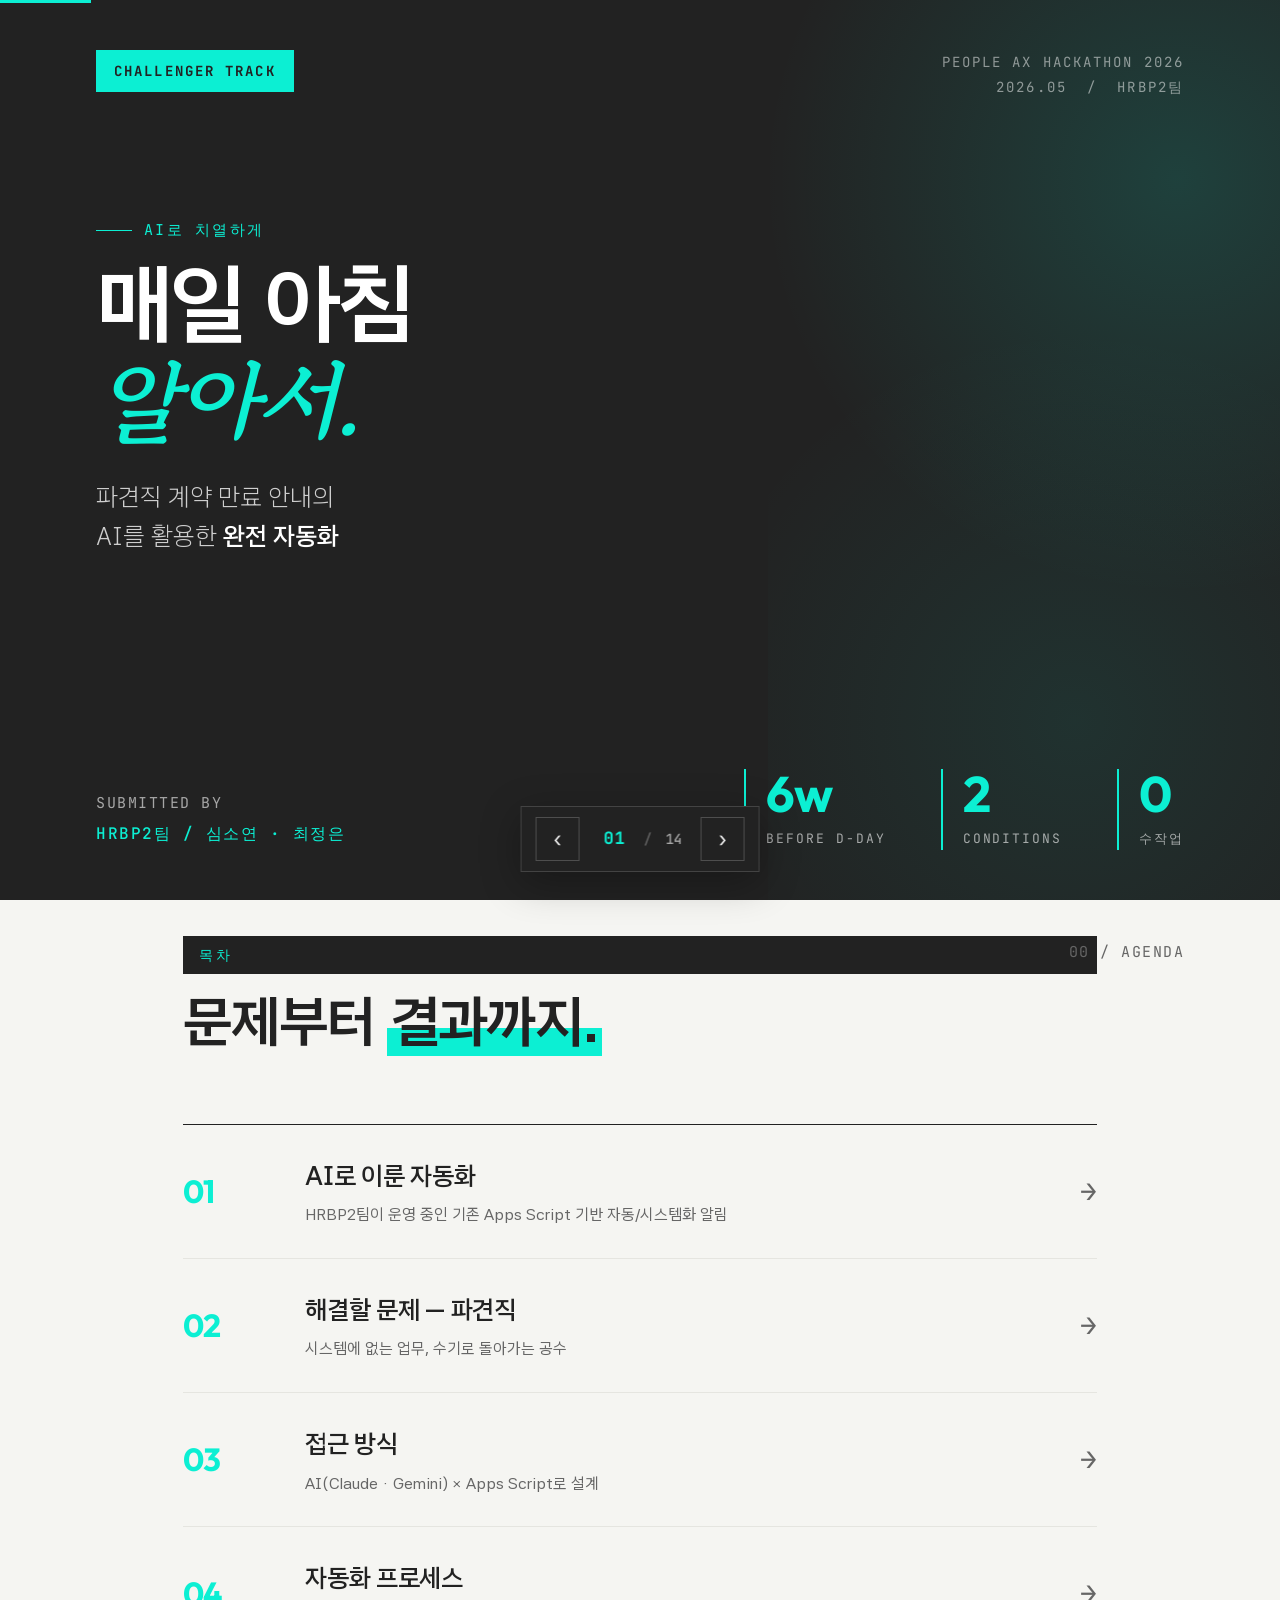
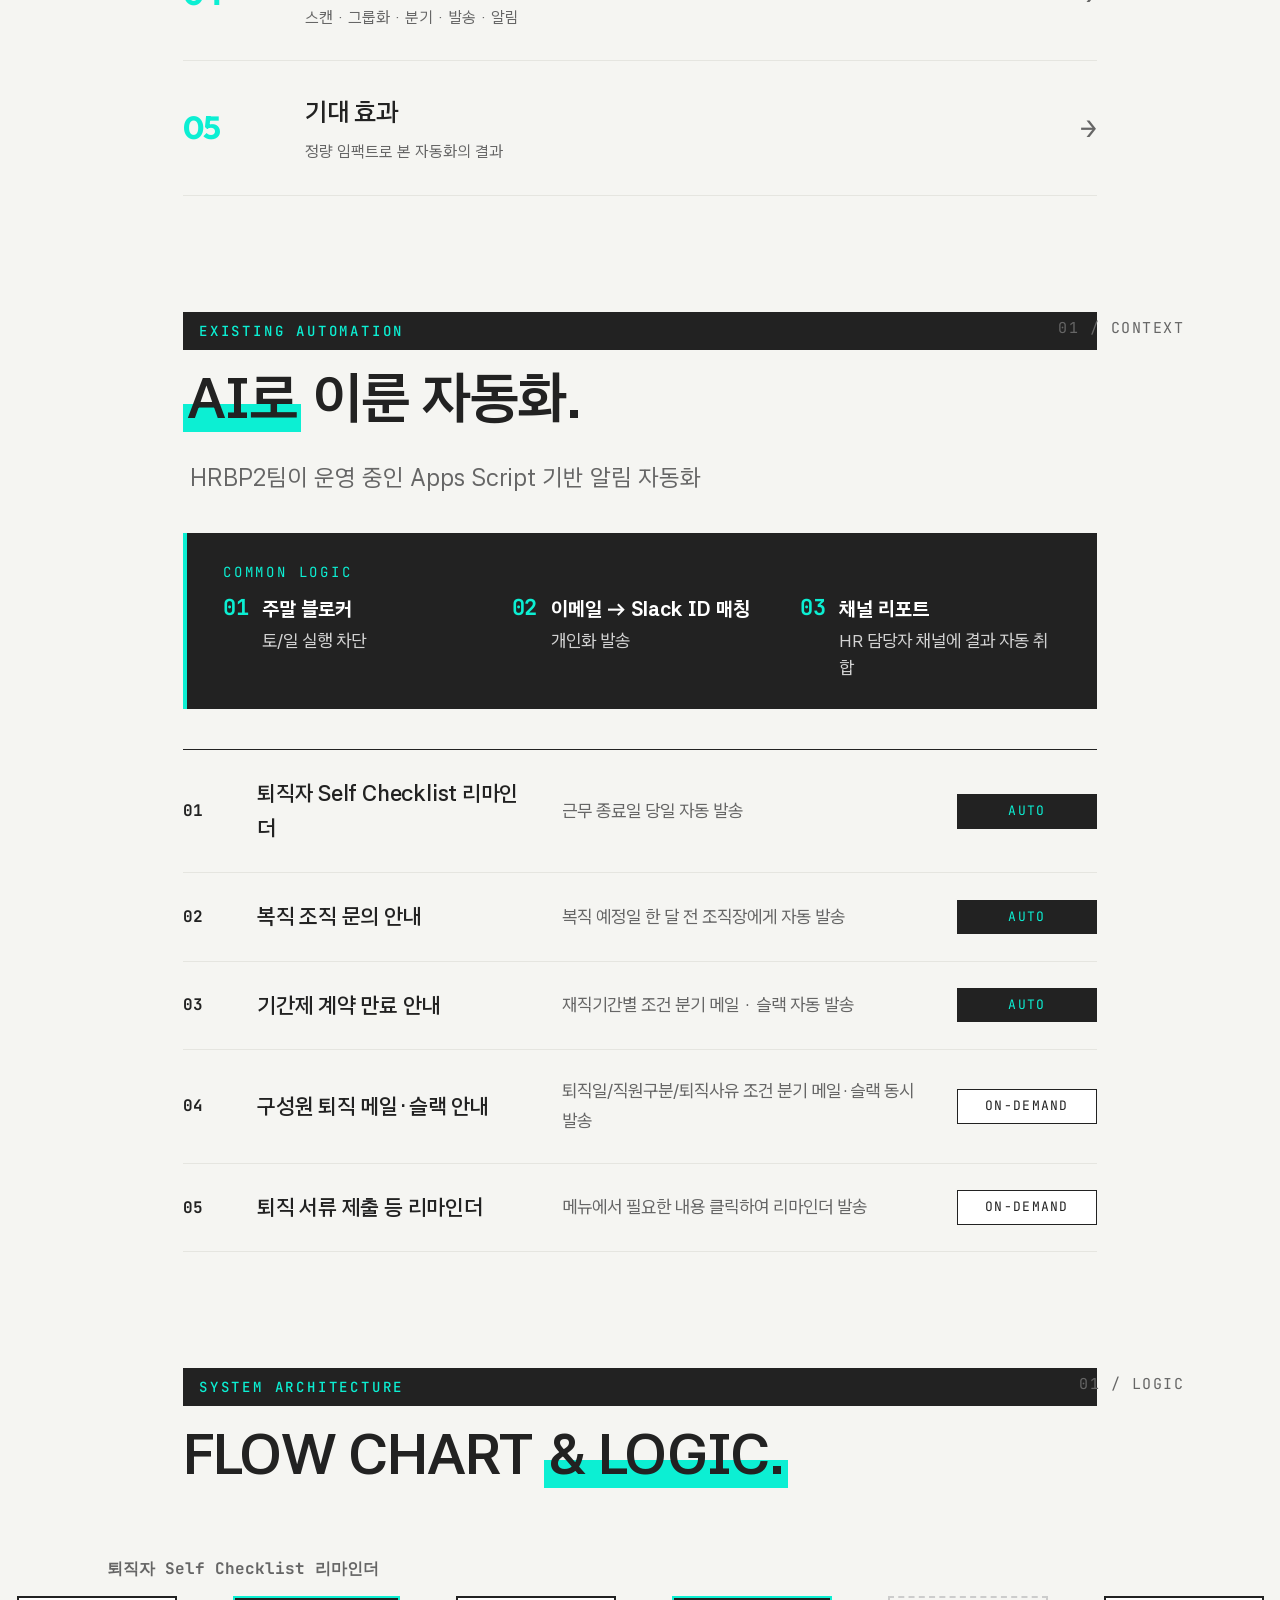
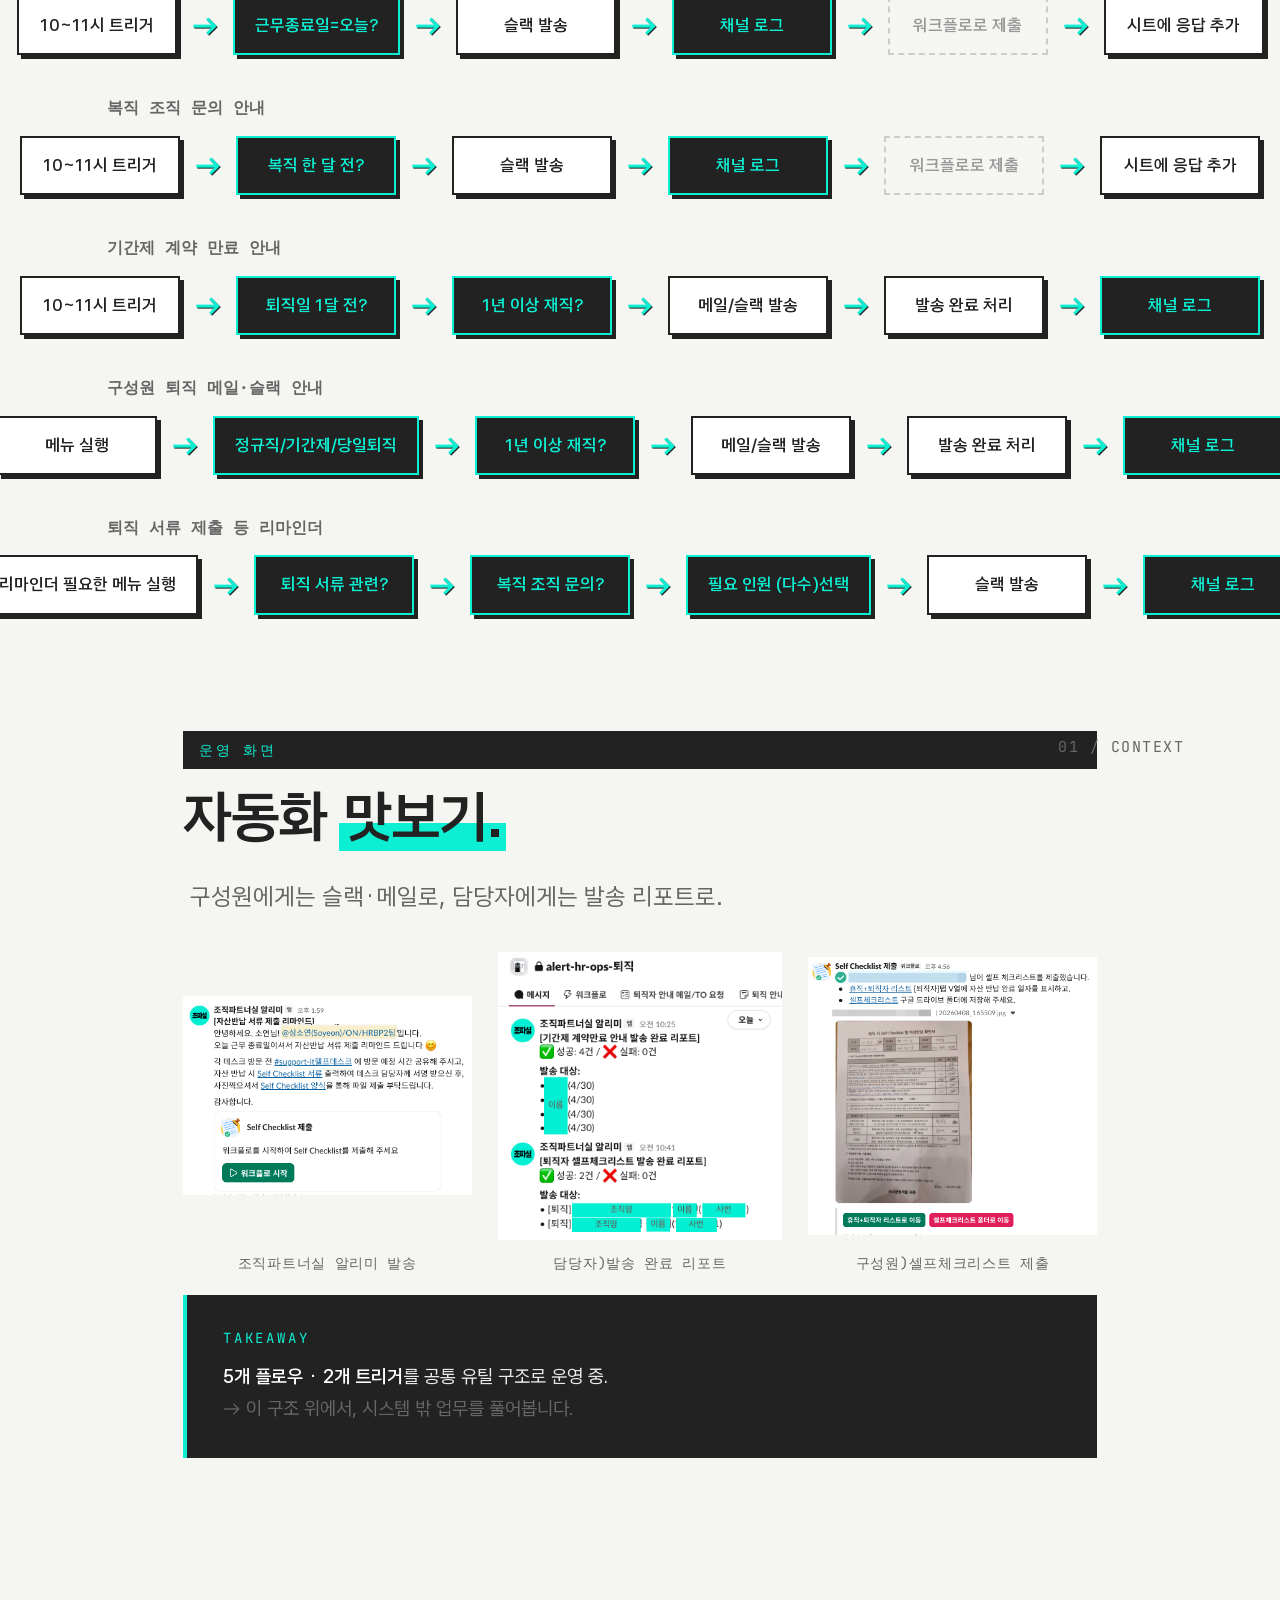
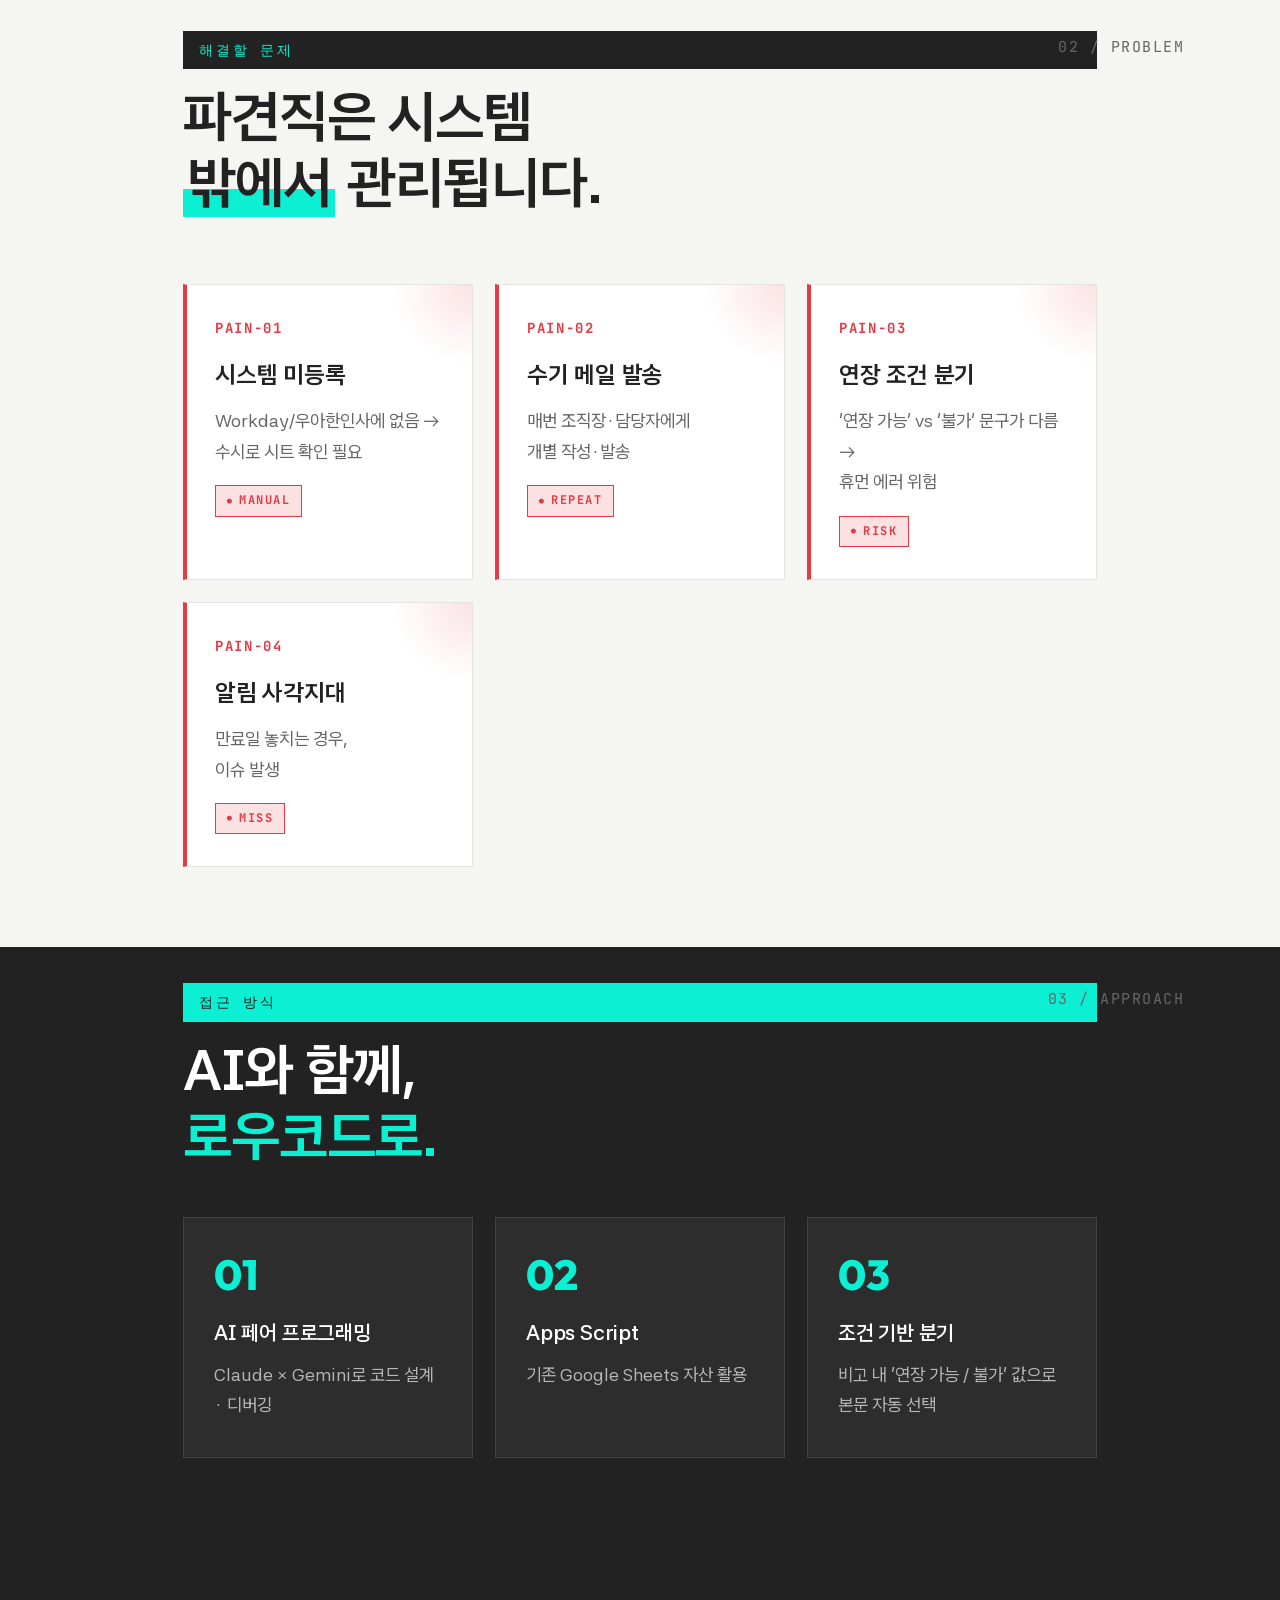
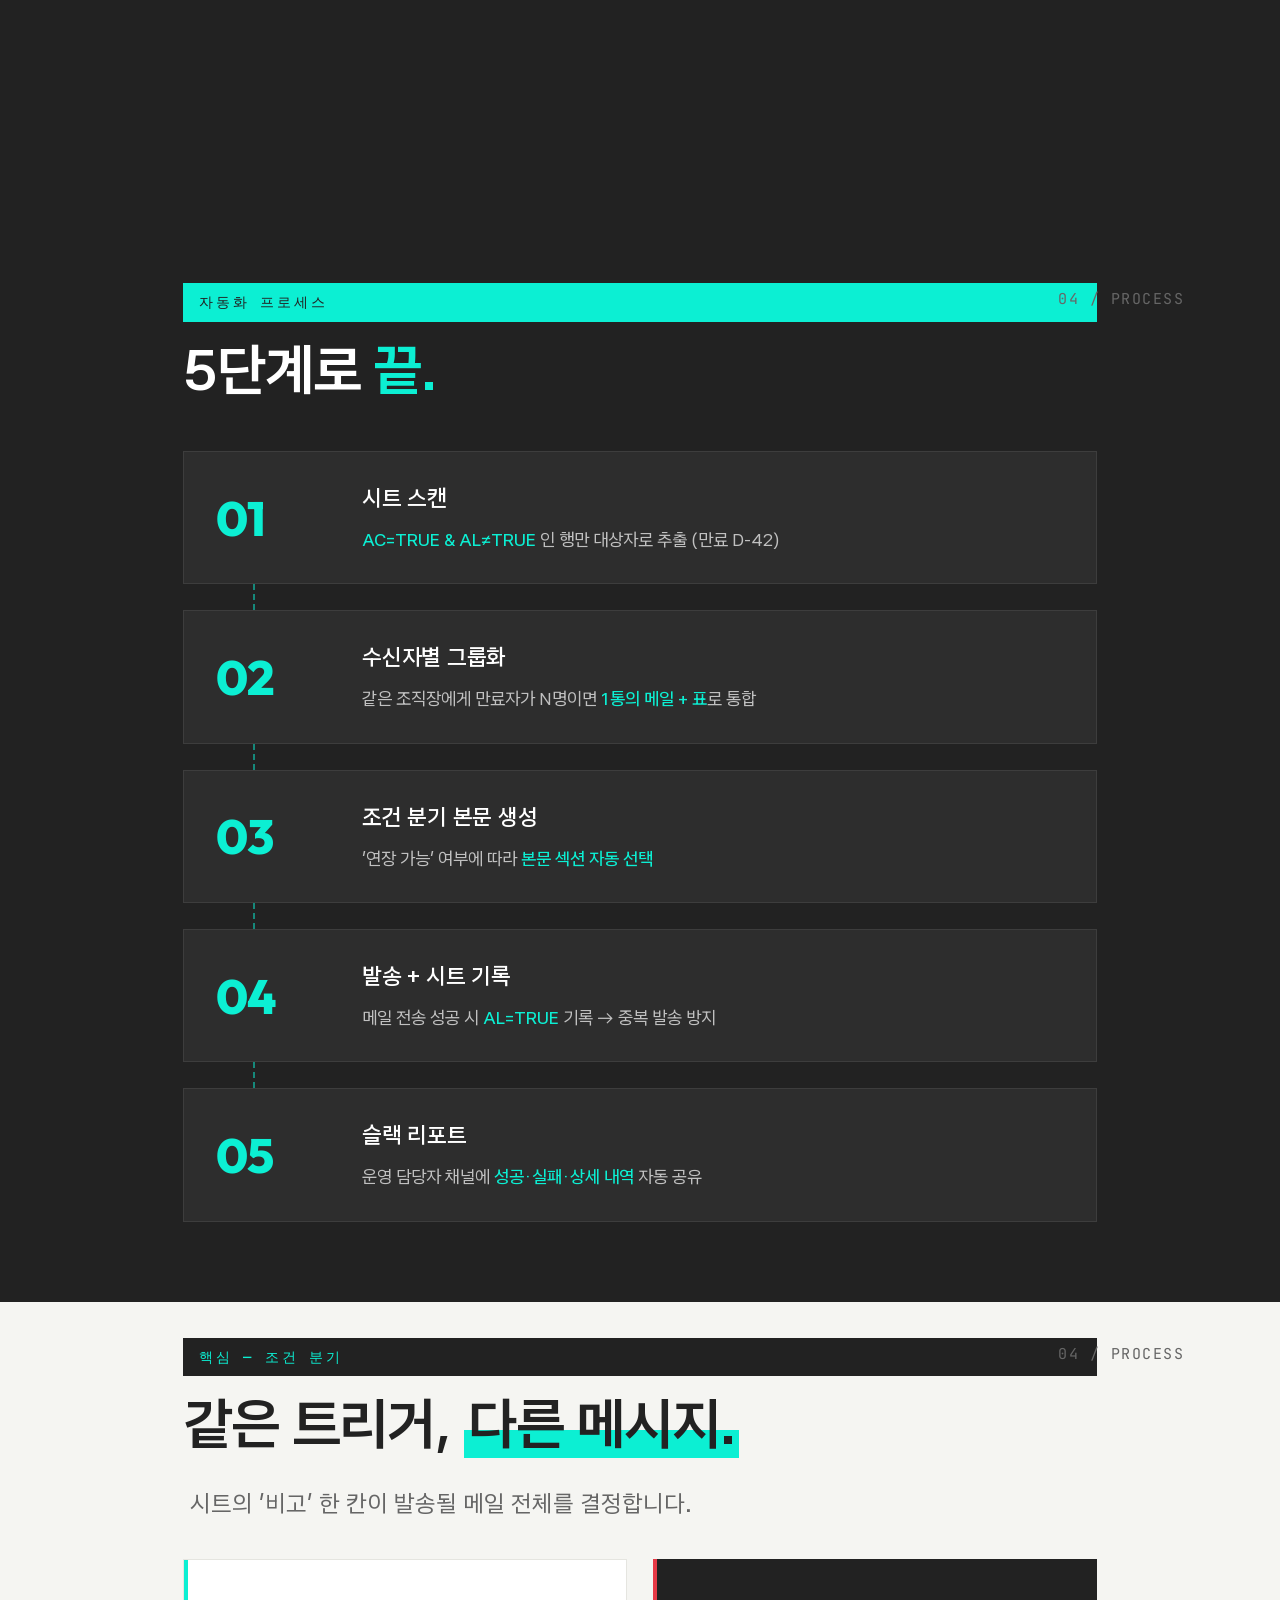
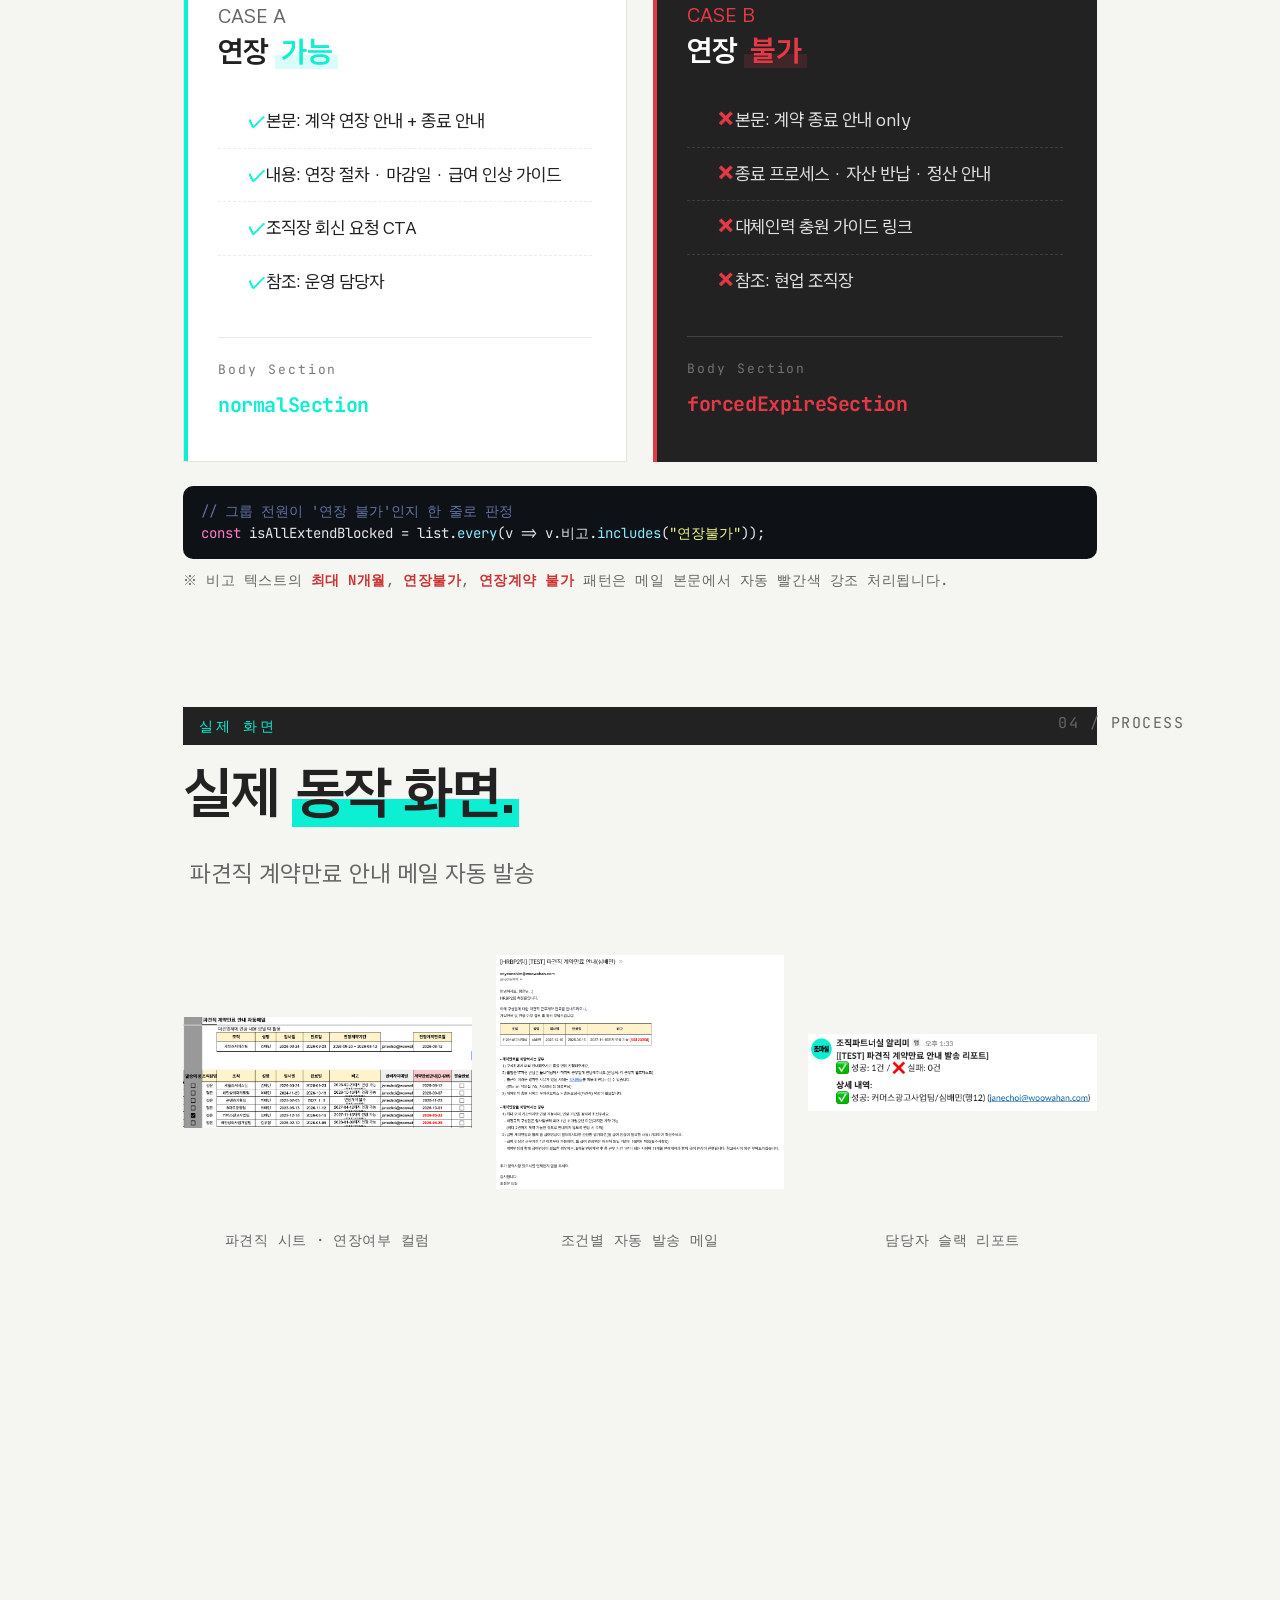
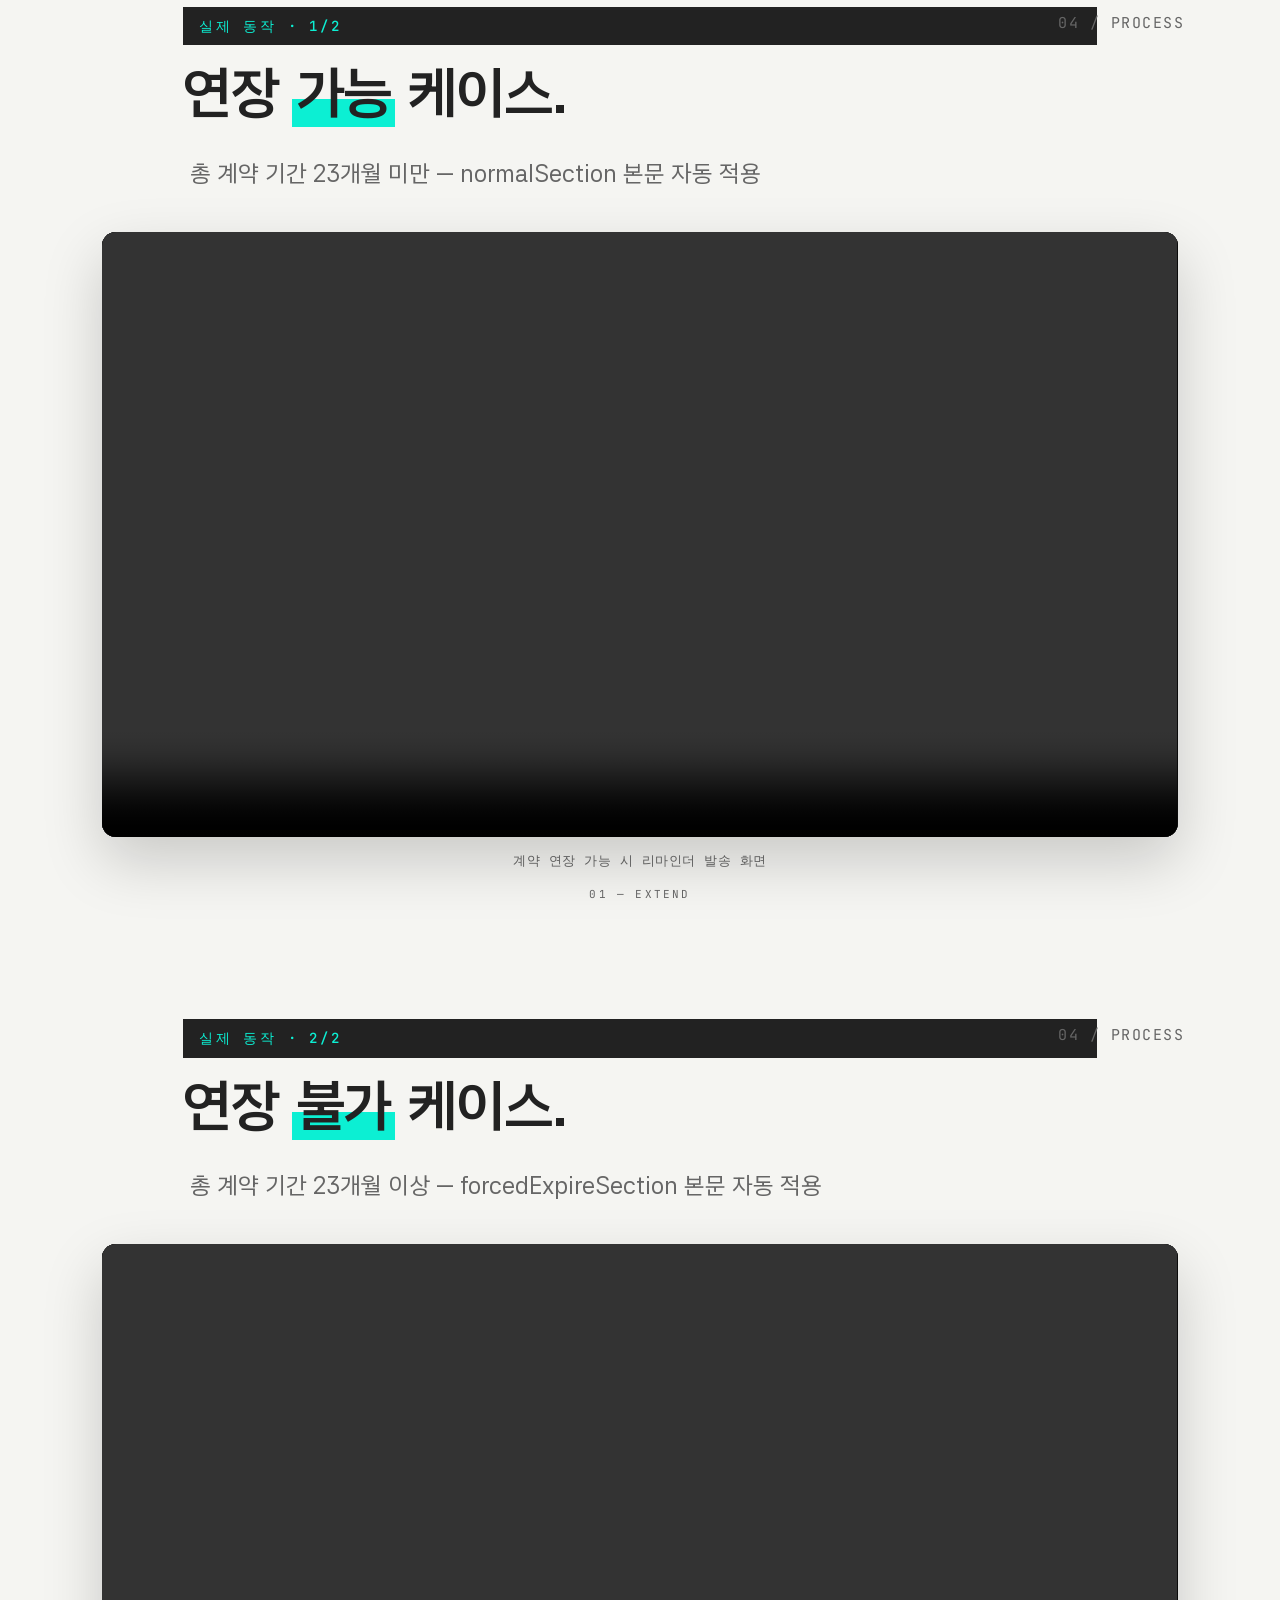
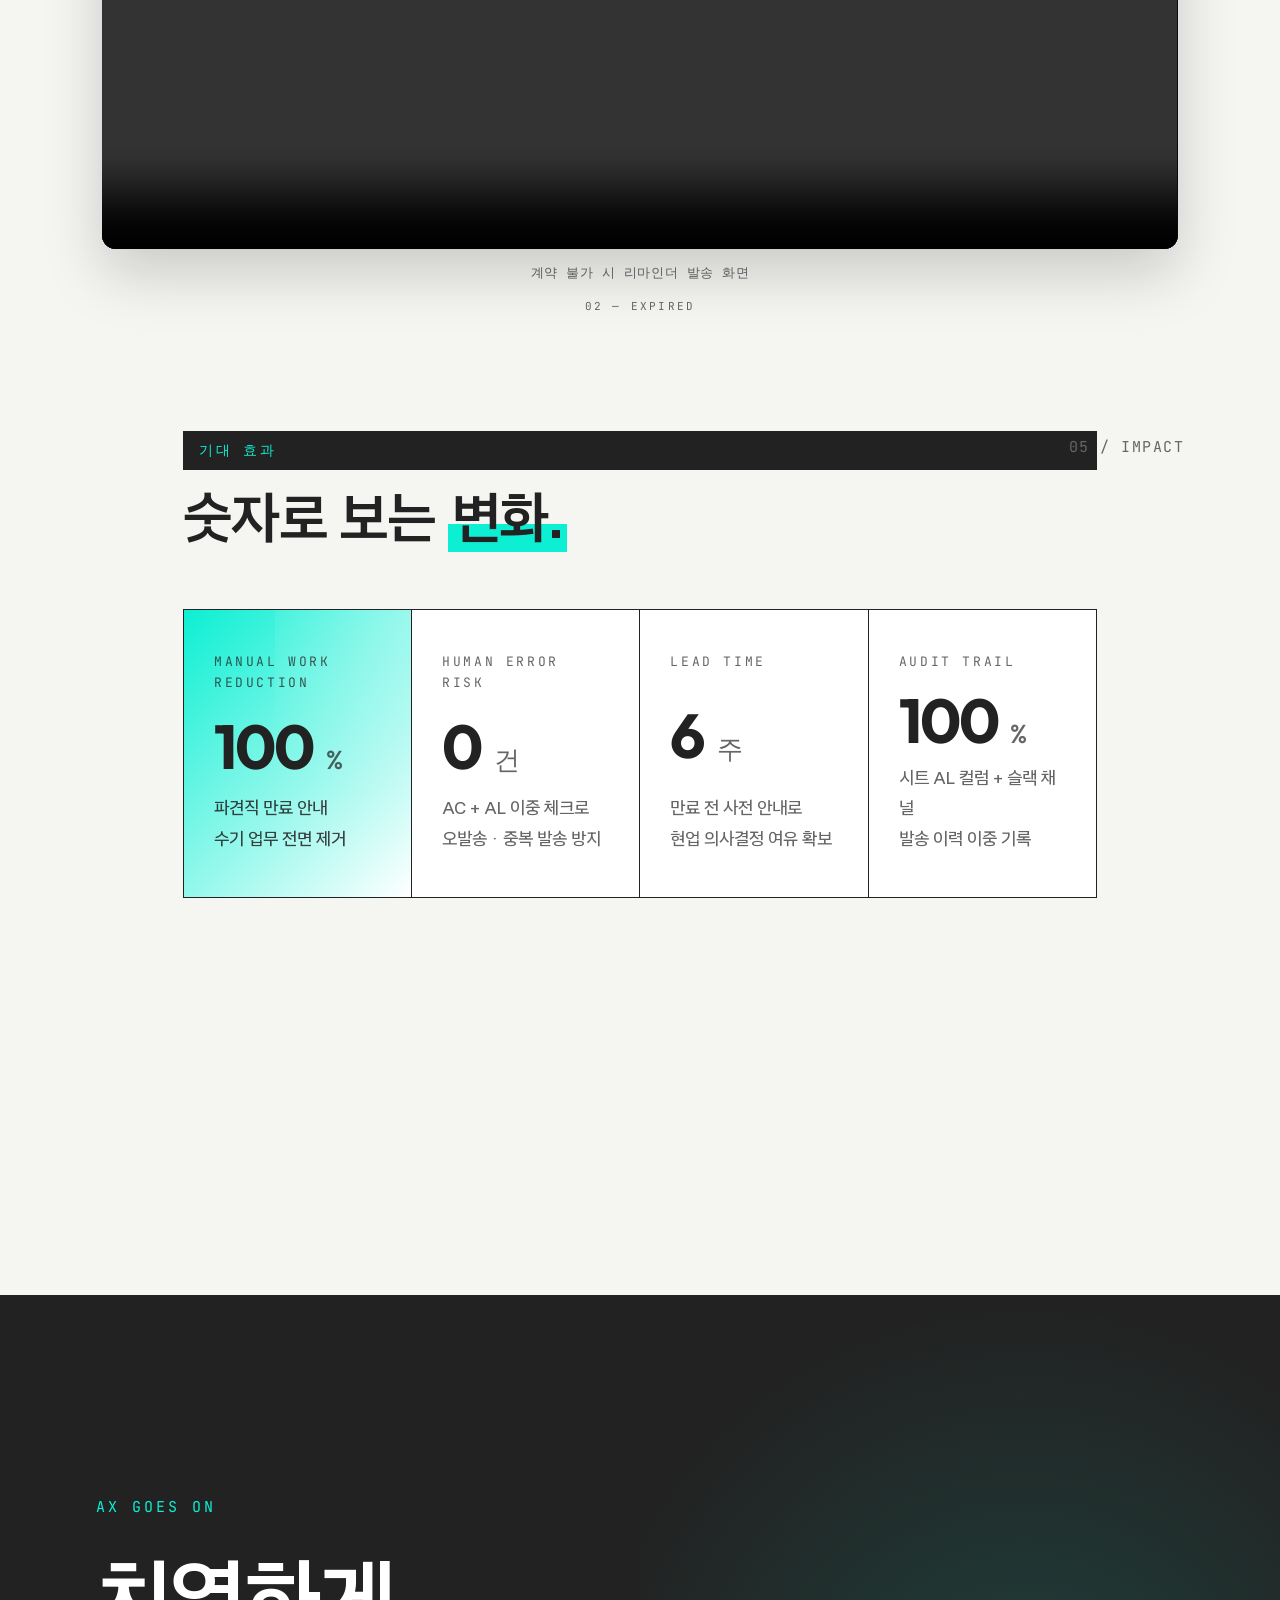
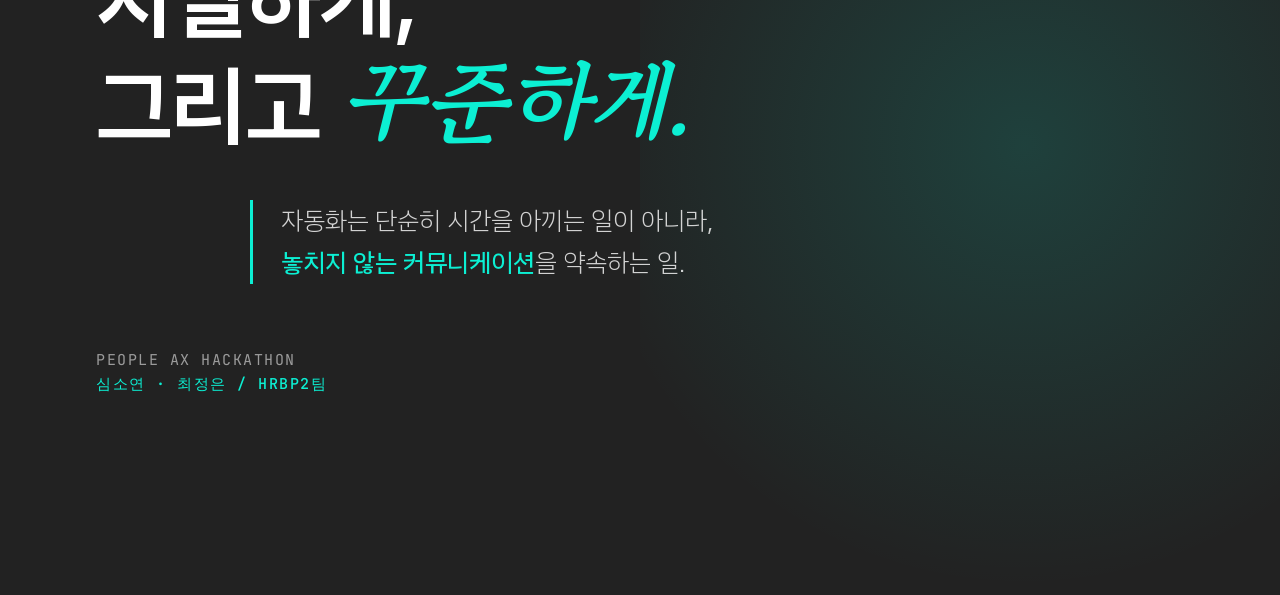
==== commit f18c6a42: "favicon" ====
--- a/index.html
+++ b/index.html
@@ -13,6 +13,7 @@
     <link href="https://fonts.googleapis.com/css2?family=Abril+Fatface&family=BBH+Hegarty&family=Outfit:wght@100..900&display=swap" rel="stylesheet">
 
     <link rel="stylesheet" href="css/style.css">
+    <link rel="icon" type="image/x-icon" href="assets/favicon.ico">
   </head>
   <body>
     <!-- ========== SLIDE 1: HERO ========== -->
--- a/css/style.css
+++ b/css/style.css
@@ -1645,11 +1645,12 @@
   width: 100%;
 }
 
+/* ✅ 비디오는 항상 placeholder 위에 오도록 */
 .video-frame {
   position: relative;
   aspect-ratio: 16 / 9;
-  width: 100%;              /* ✅ 슬라이드 컨텐츠 영역 전체 너비 사용 */
-  max-width: var(--max-w);  /* ✅ 1500px까지 확장 */
+  width: 100%;
+  max-width: var(--max-w);
   background: #0a0a0a;
   border-radius: 14px;
   overflow: hidden;
@@ -1662,6 +1663,8 @@
   object-fit: contain;
   display: block;
   background: #0a0a0a;
+  position: relative;   /* ✅ 추가 */
+  z-index: 2;           /* ✅ 추가 — placeholder 위로 */
 }
 
 .video-placeholder {
@@ -1680,6 +1683,7 @@
       rgba(255, 255, 255, 0) 12px 24px),
     #1a1a1a;
   pointer-events: none;
+  z-index: 1;           /* ✅ 추가 — 비디오 아래로 */
 }
 
 .video-placeholder.error {
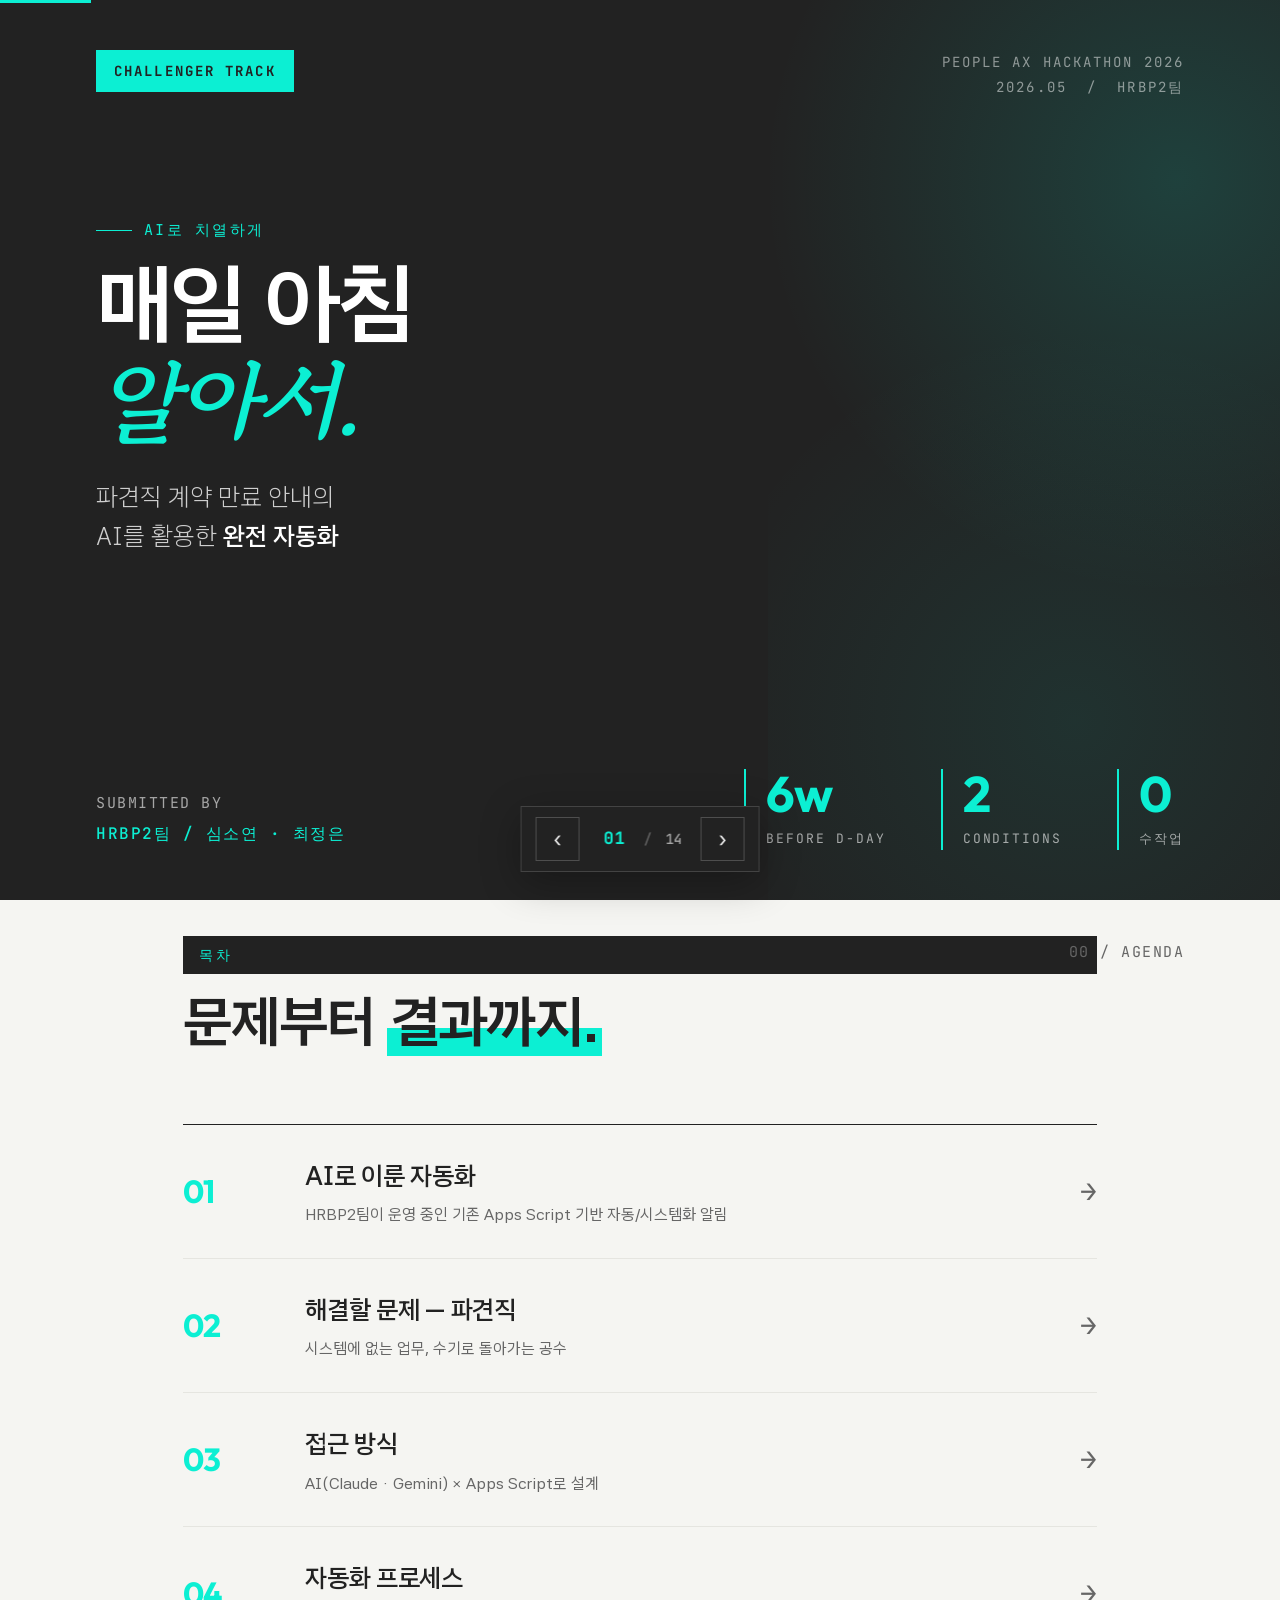
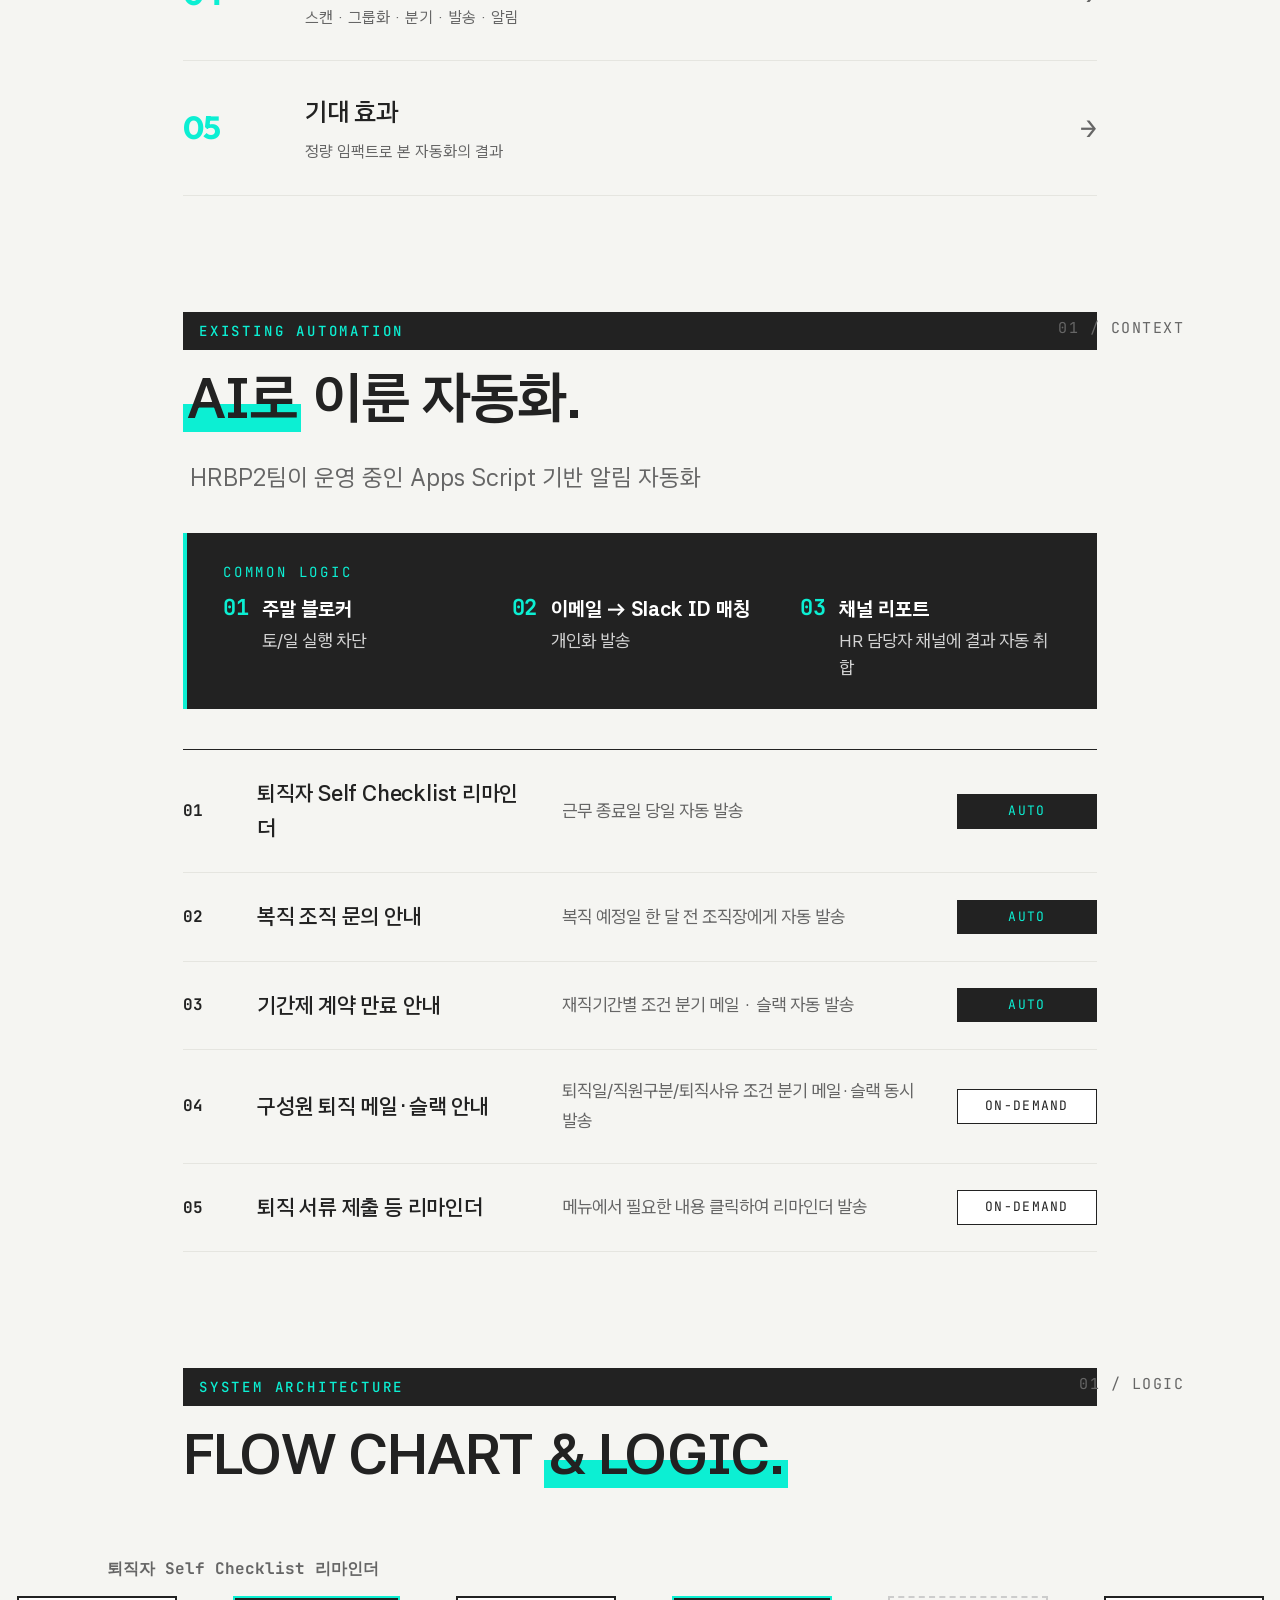
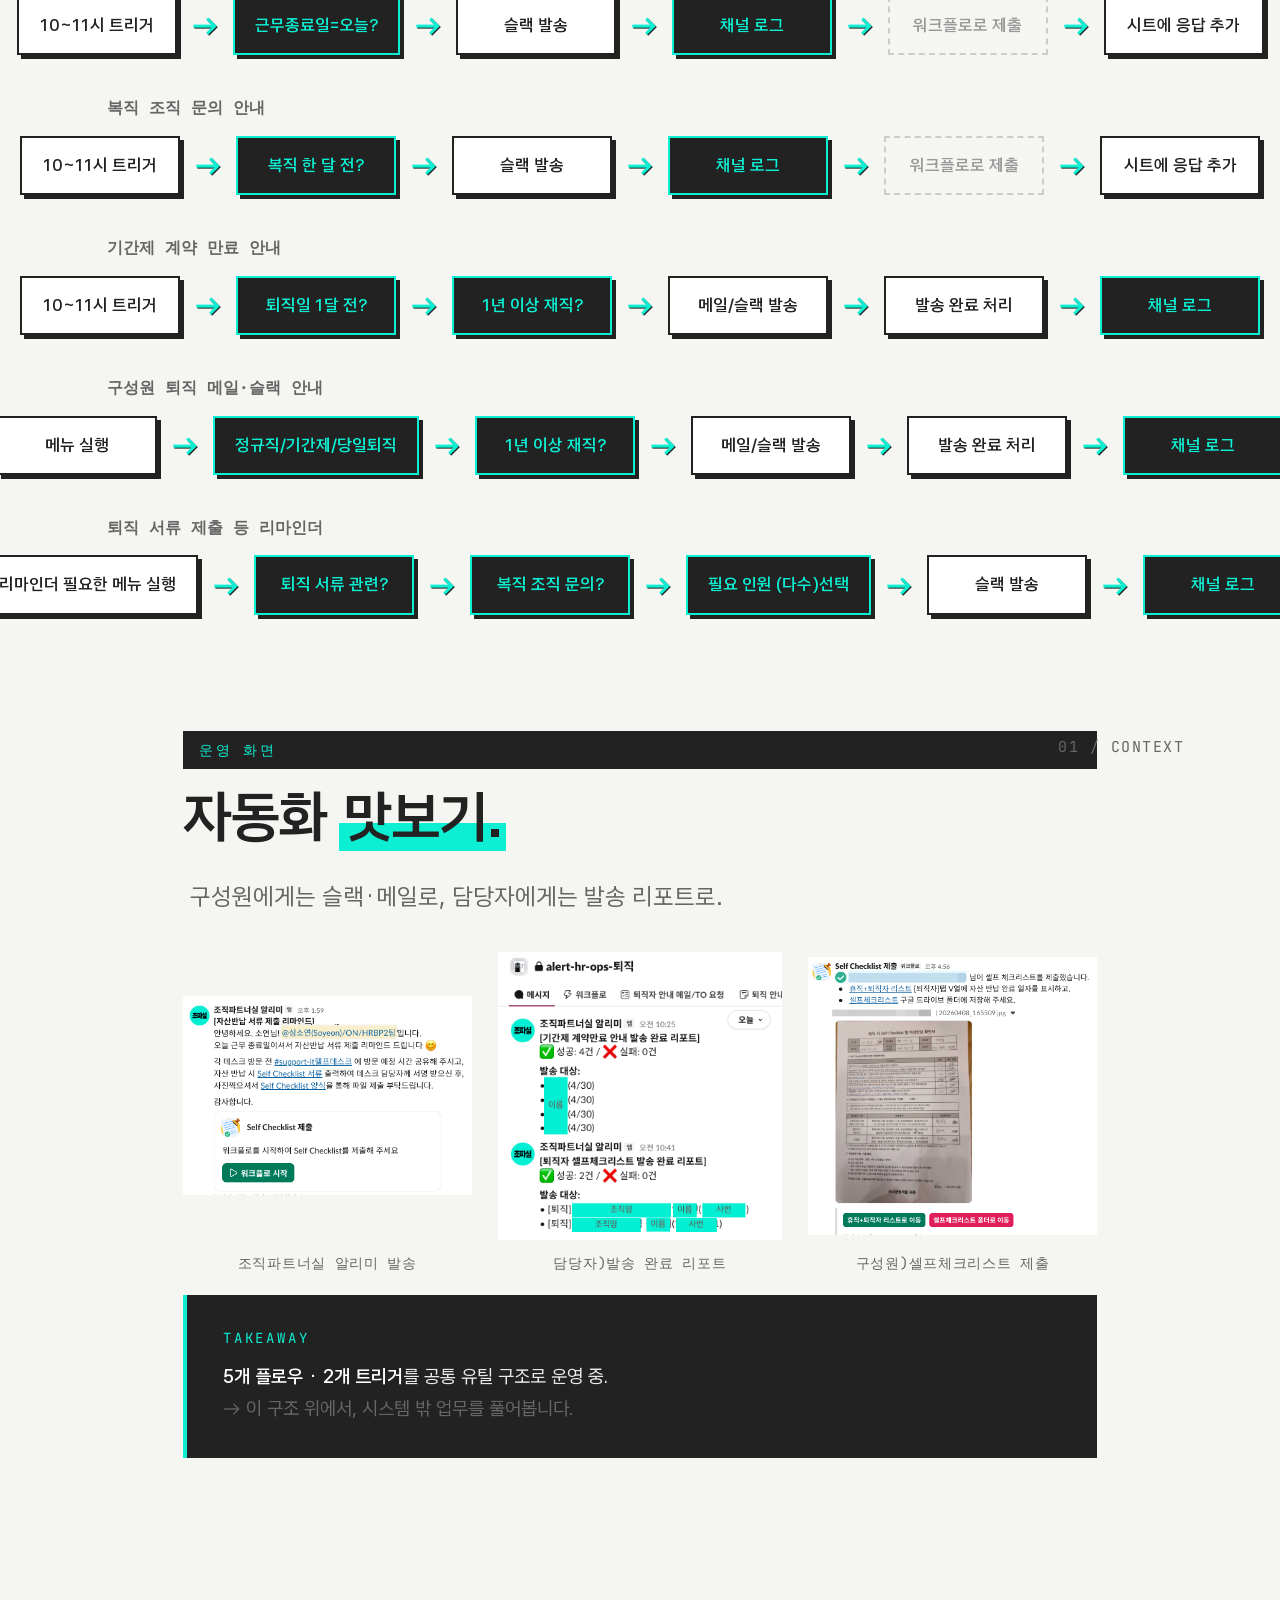
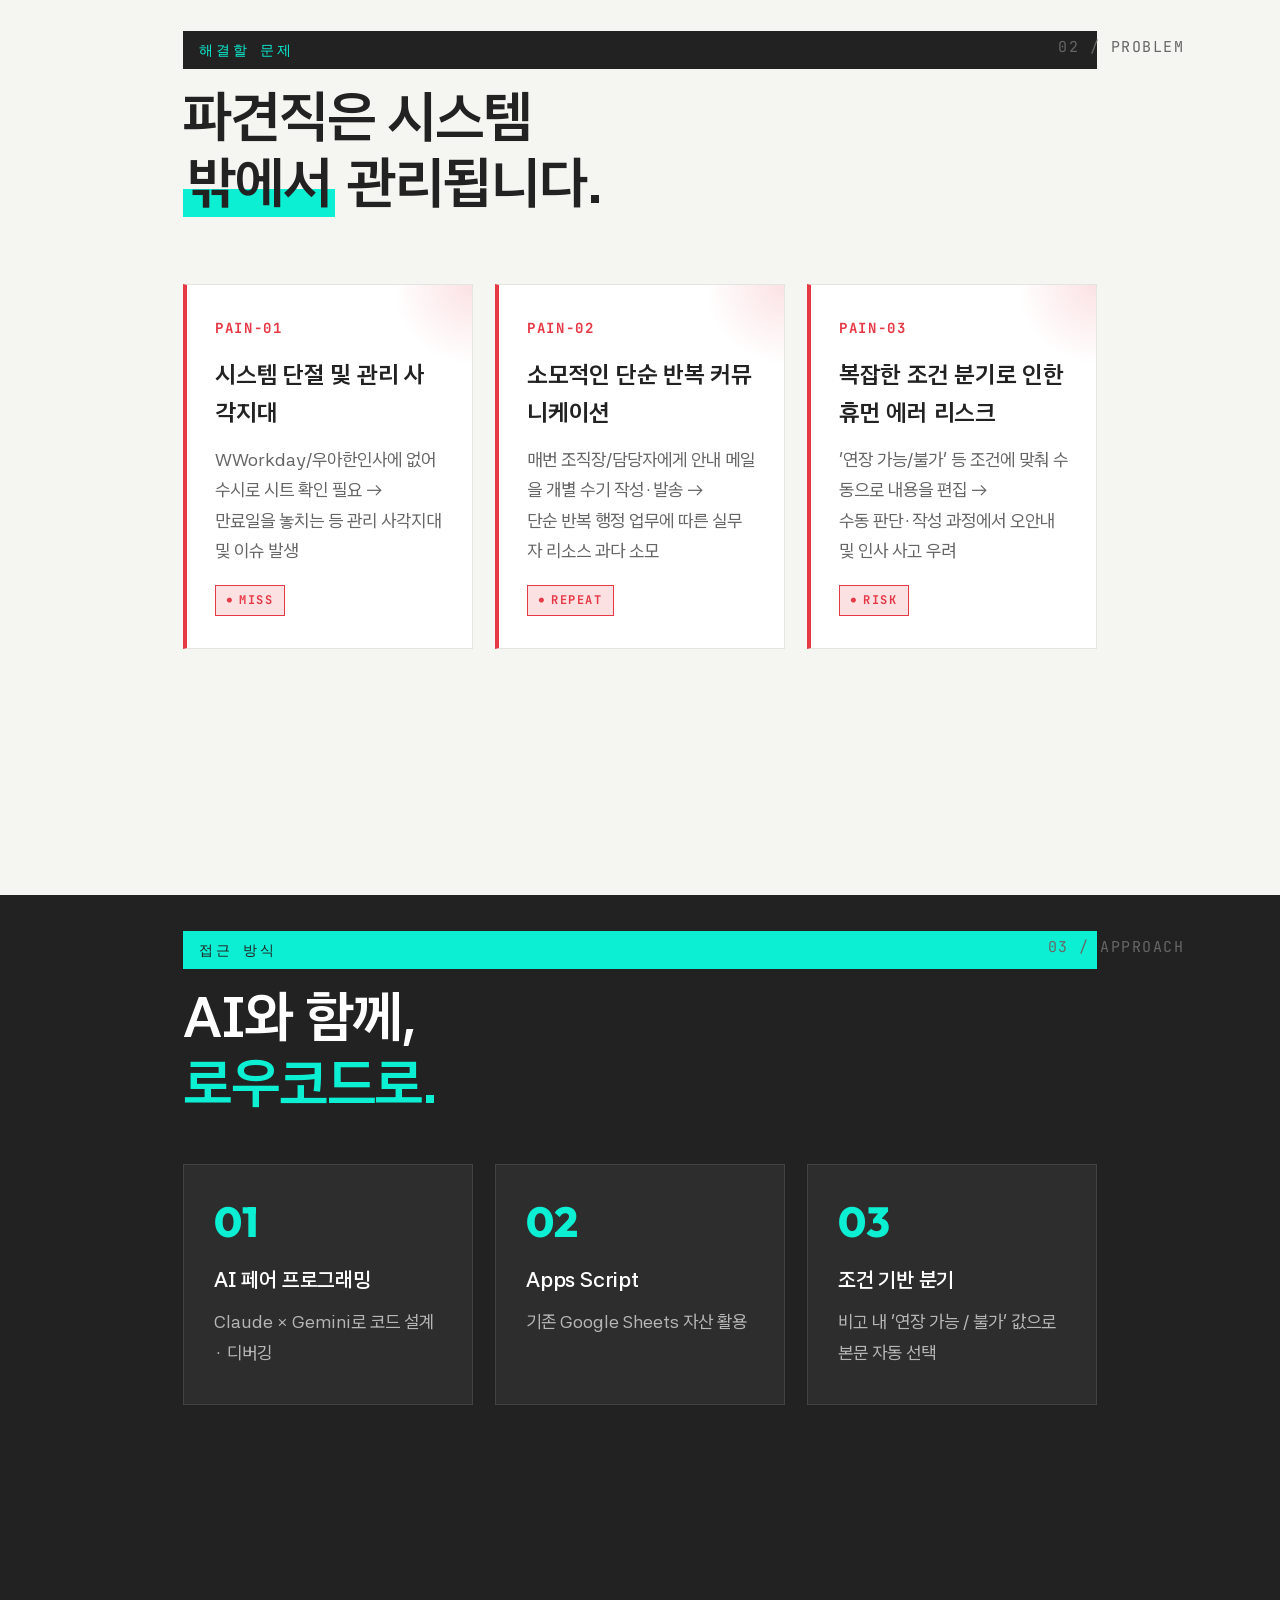
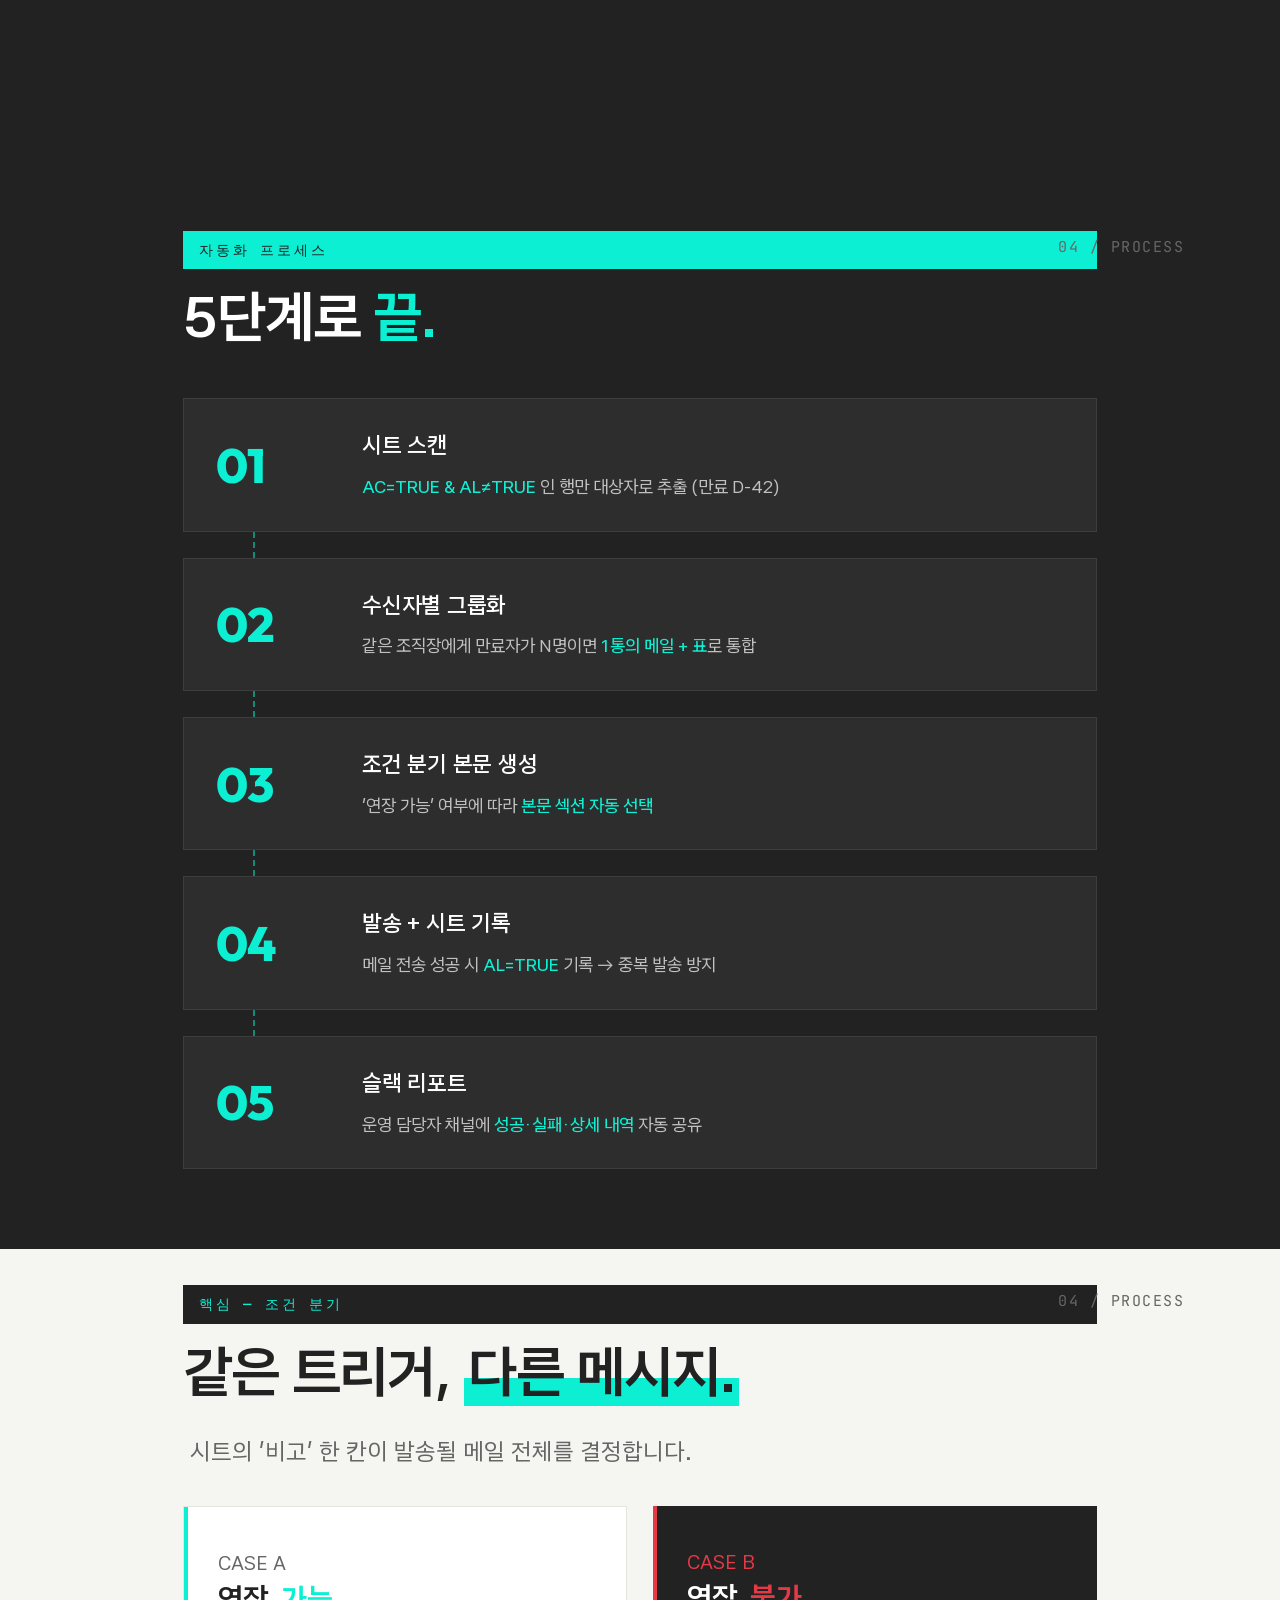
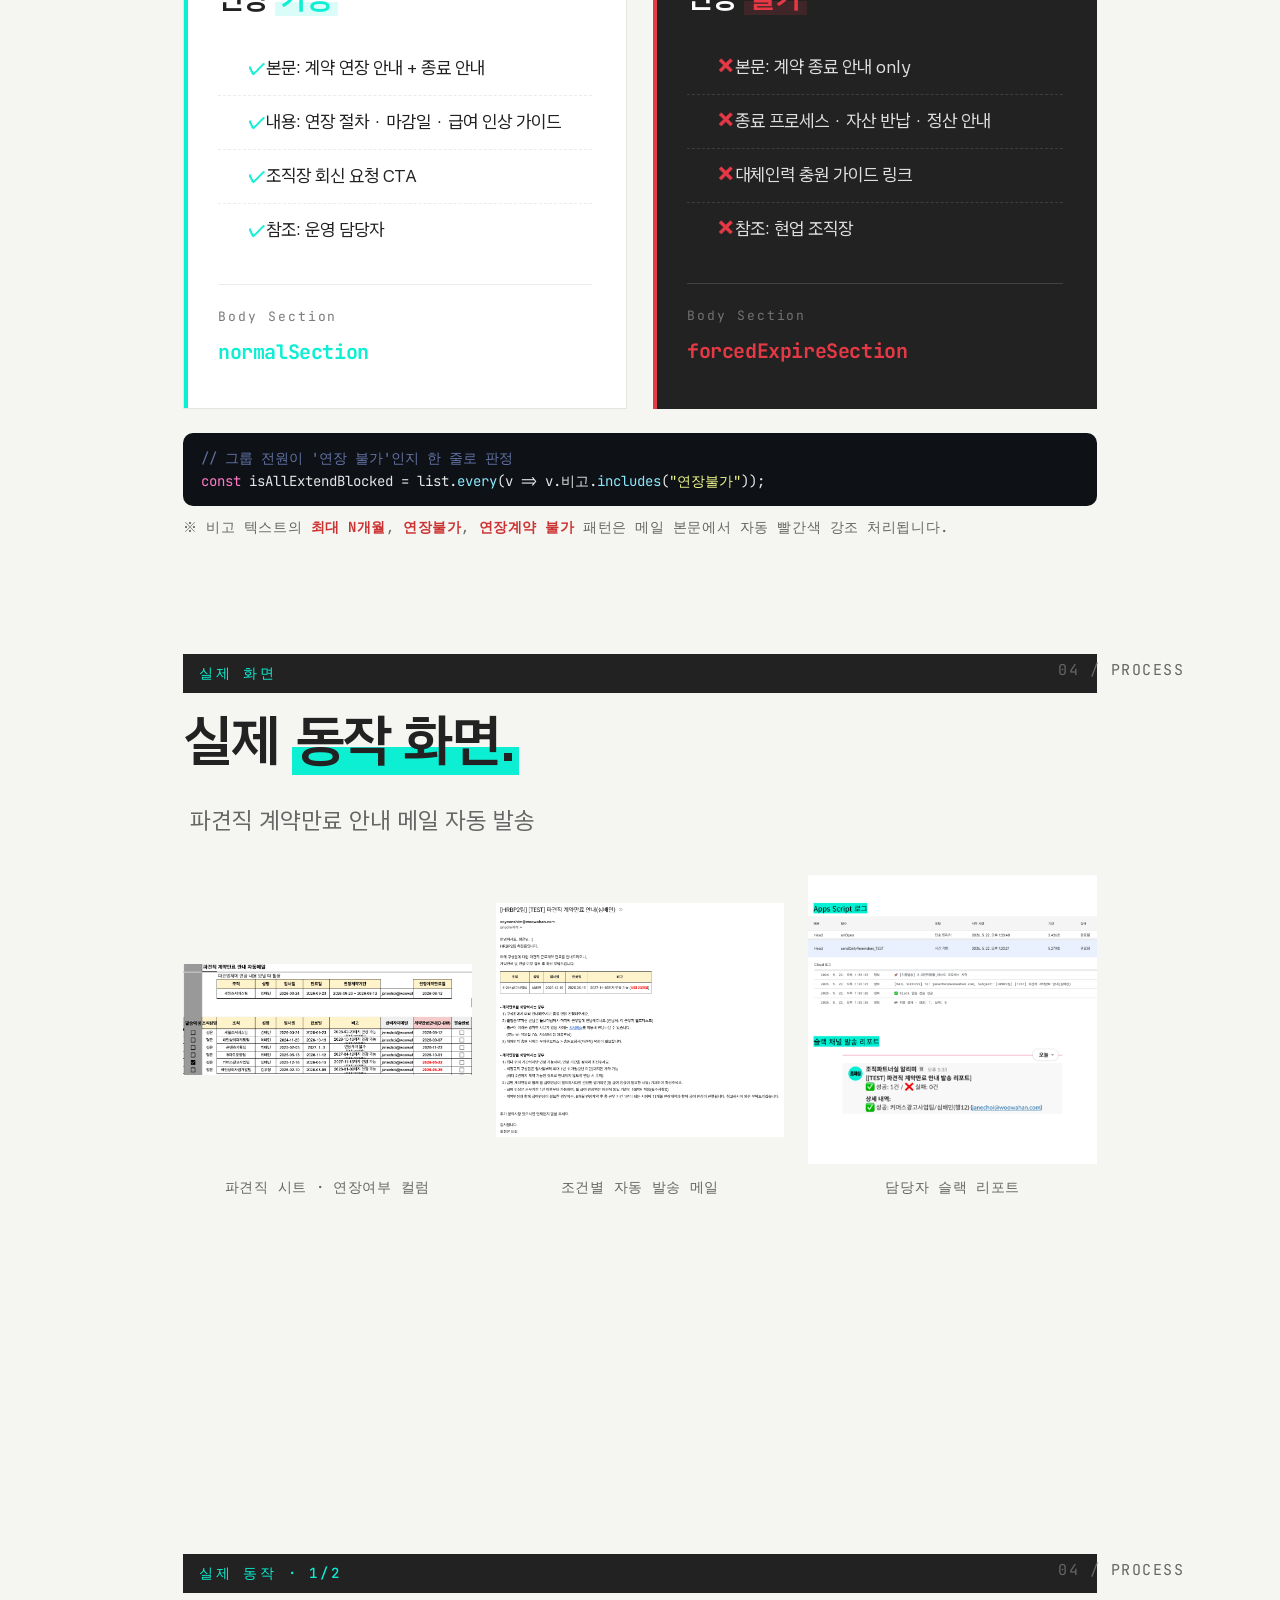
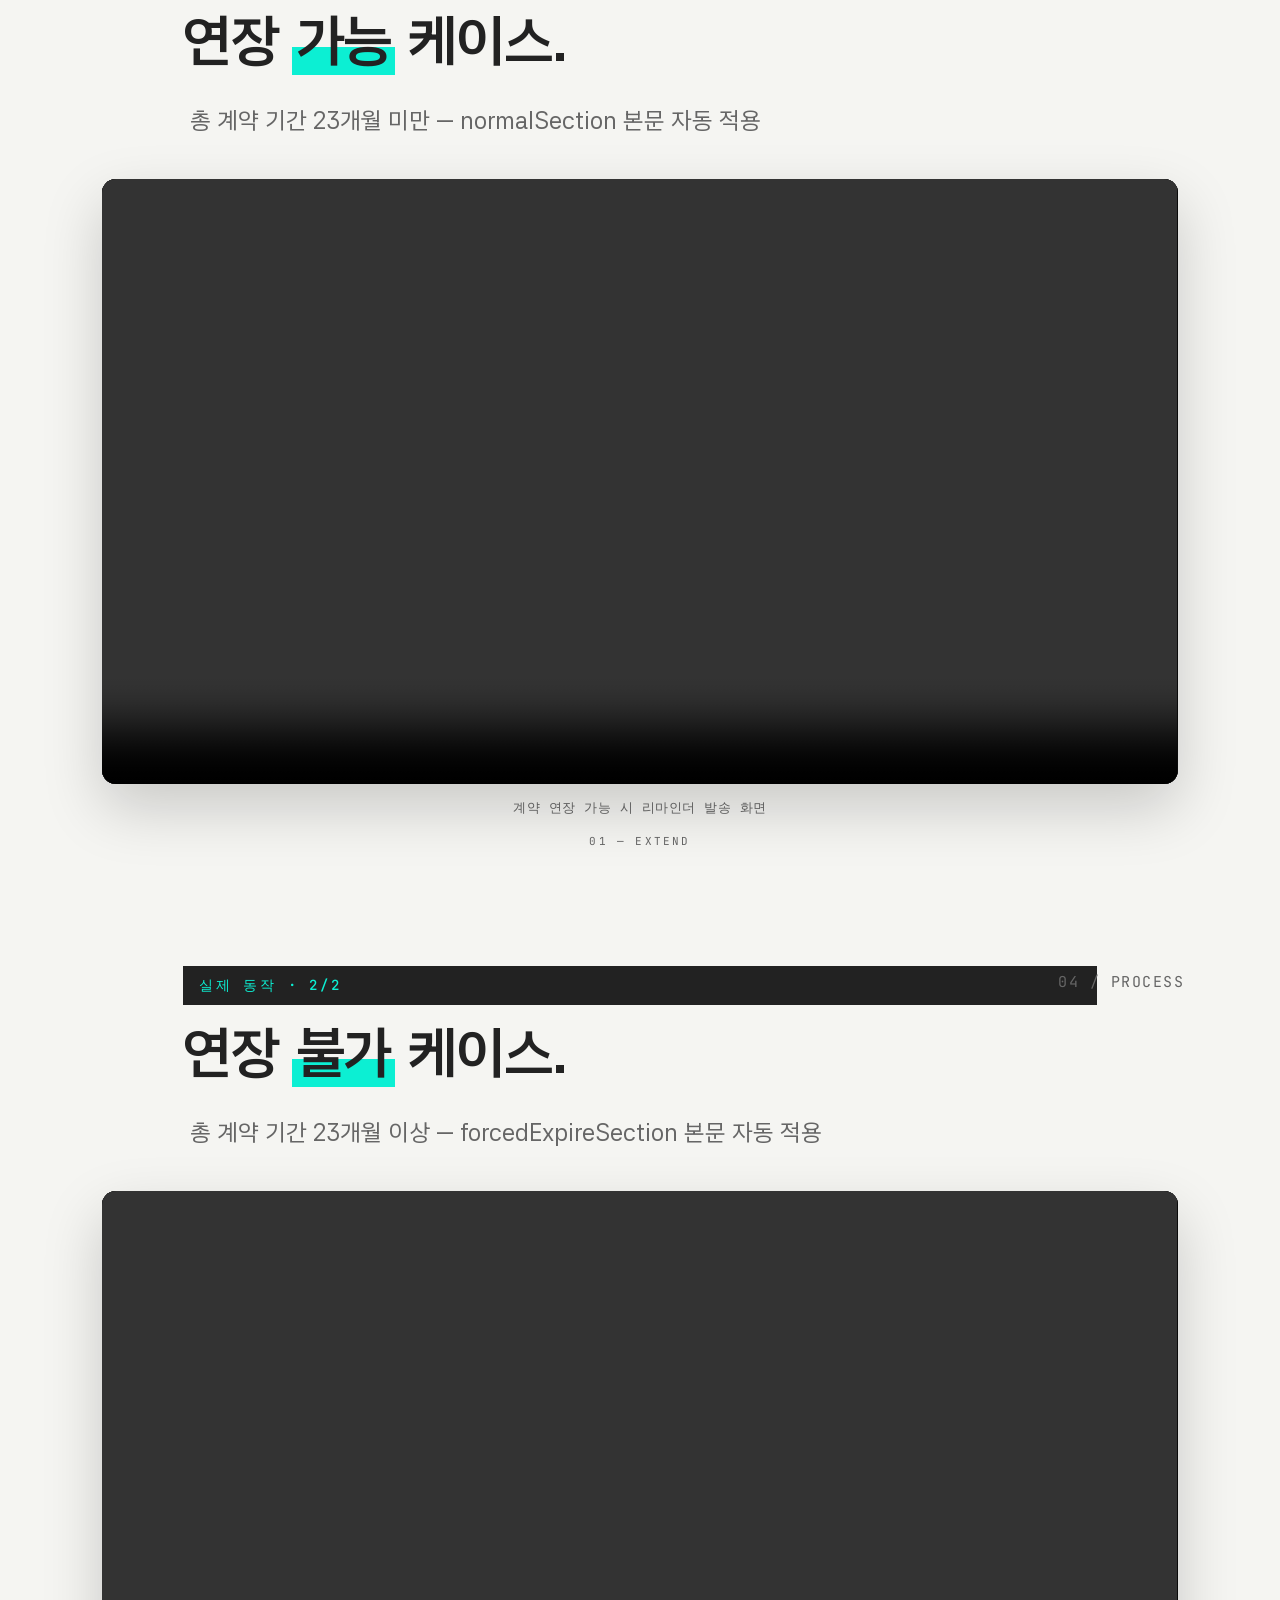
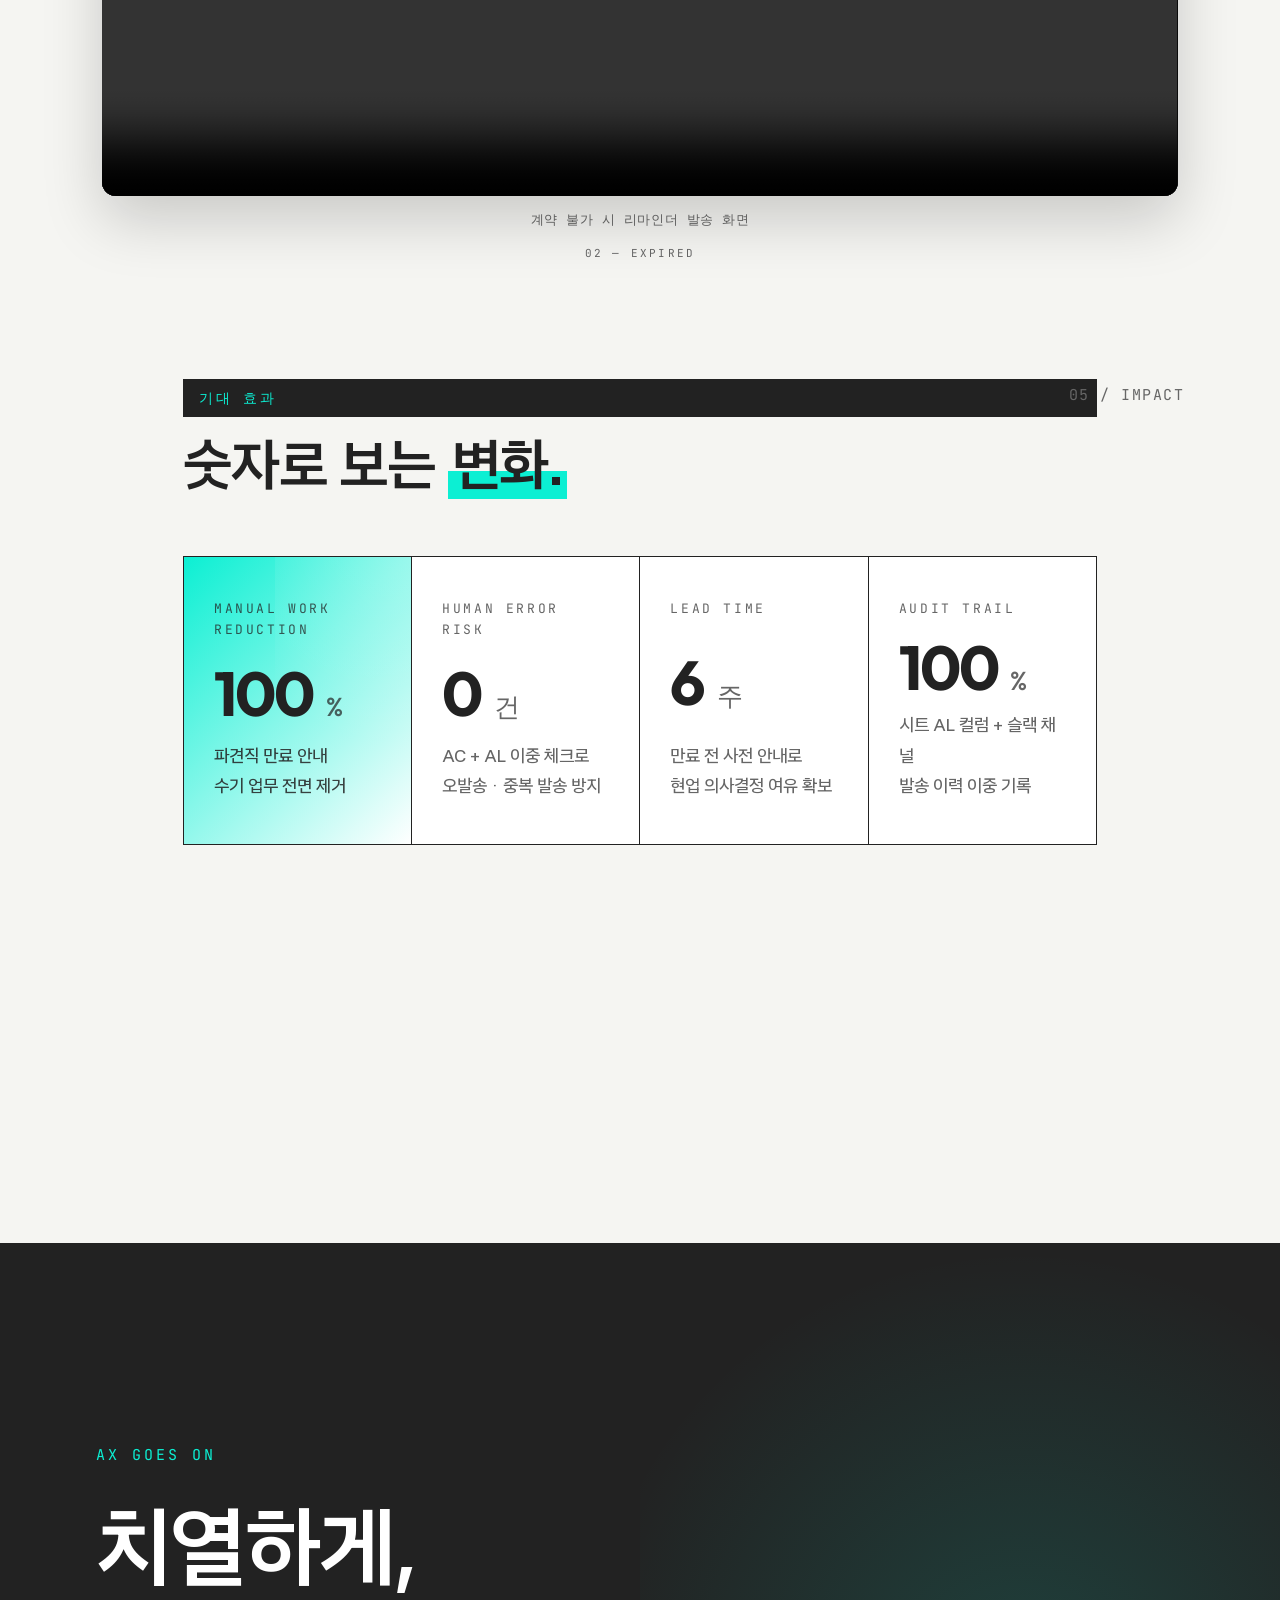
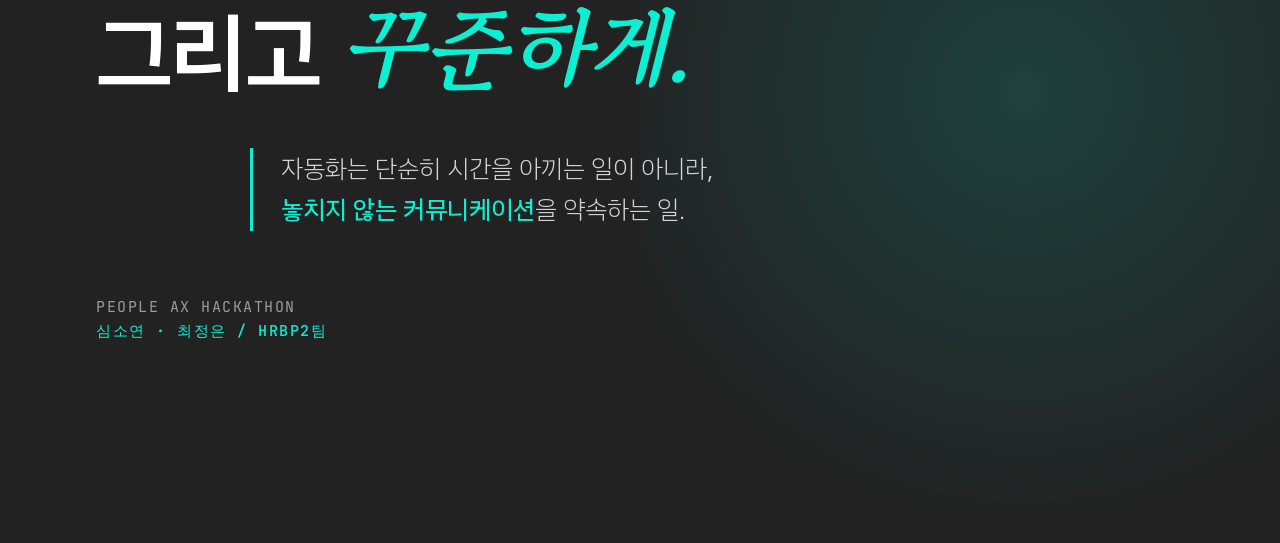
==== commit 3088b23a: "Update pain point" ====
--- a/index.html
+++ b/index.html
@@ -291,27 +291,21 @@
       <div class="problem-grid">
         <div class="problem-card">
           <div class="num">PAIN-01</div>
-          <h3>시스템 미등록</h3>
-          <p>Workday/우아한인사에 없음 →<br>수시로 시트 확인 필요</p>
-          <span class="pain-tag">MANUAL</span>
+          <h3>시스템 단절 및 관리 사각지대</h3>
+          <p>WWorkday/우아한인사에 없어 수시로 시트 확인 필요 →<br>만료일을 놓치는 등 관리 사각지대 및 이슈 발생</p>
+          <span class="pain-tag">MISS</span>
         </div>
         <div class="problem-card">
           <div class="num">PAIN-02</div>
-          <h3>수기 메일 발송</h3>
-          <p>매번 조직장·담당자에게<br>개별 작성·발송</p>
+          <h3>소모적인 단순 반복 커뮤니케이션</h3>
+          <p>매번 조직장/담당자에게 안내 메일을 개별 수기 작성·발송 →<br>단순 반복 행정 업무에 따른 실무자 리소스 과다 소모</p>
           <span class="pain-tag">REPEAT</span>
         </div>
         <div class="problem-card">
           <div class="num">PAIN-03</div>
-          <h3>연장 조건 분기</h3>
-          <p>'연장 가능' vs '불가' 문구가 다름 →<br>휴먼 에러 위험</p>
+          <h3>복잡한 조건 분기로 인한 휴먼 에러 리스크</h3>
+          <p>‘연장 가능/불가’ 등 조건에 맞춰 수동으로 내용을 편집 →<br>수동 판단·작성 과정에서 오안내 및 인사 사고 우려</p>
           <span class="pain-tag">RISK</span>
-        </div>
-        <div class="problem-card">
-          <div class="num">PAIN-04</div>
-          <h3>알림 사각지대</h3>
-          <p>만료일 놓치는 경우, <br>이슈 발생</p>
-          <span class="pain-tag">MISS</span>
         </div>
       </div>
     </section>
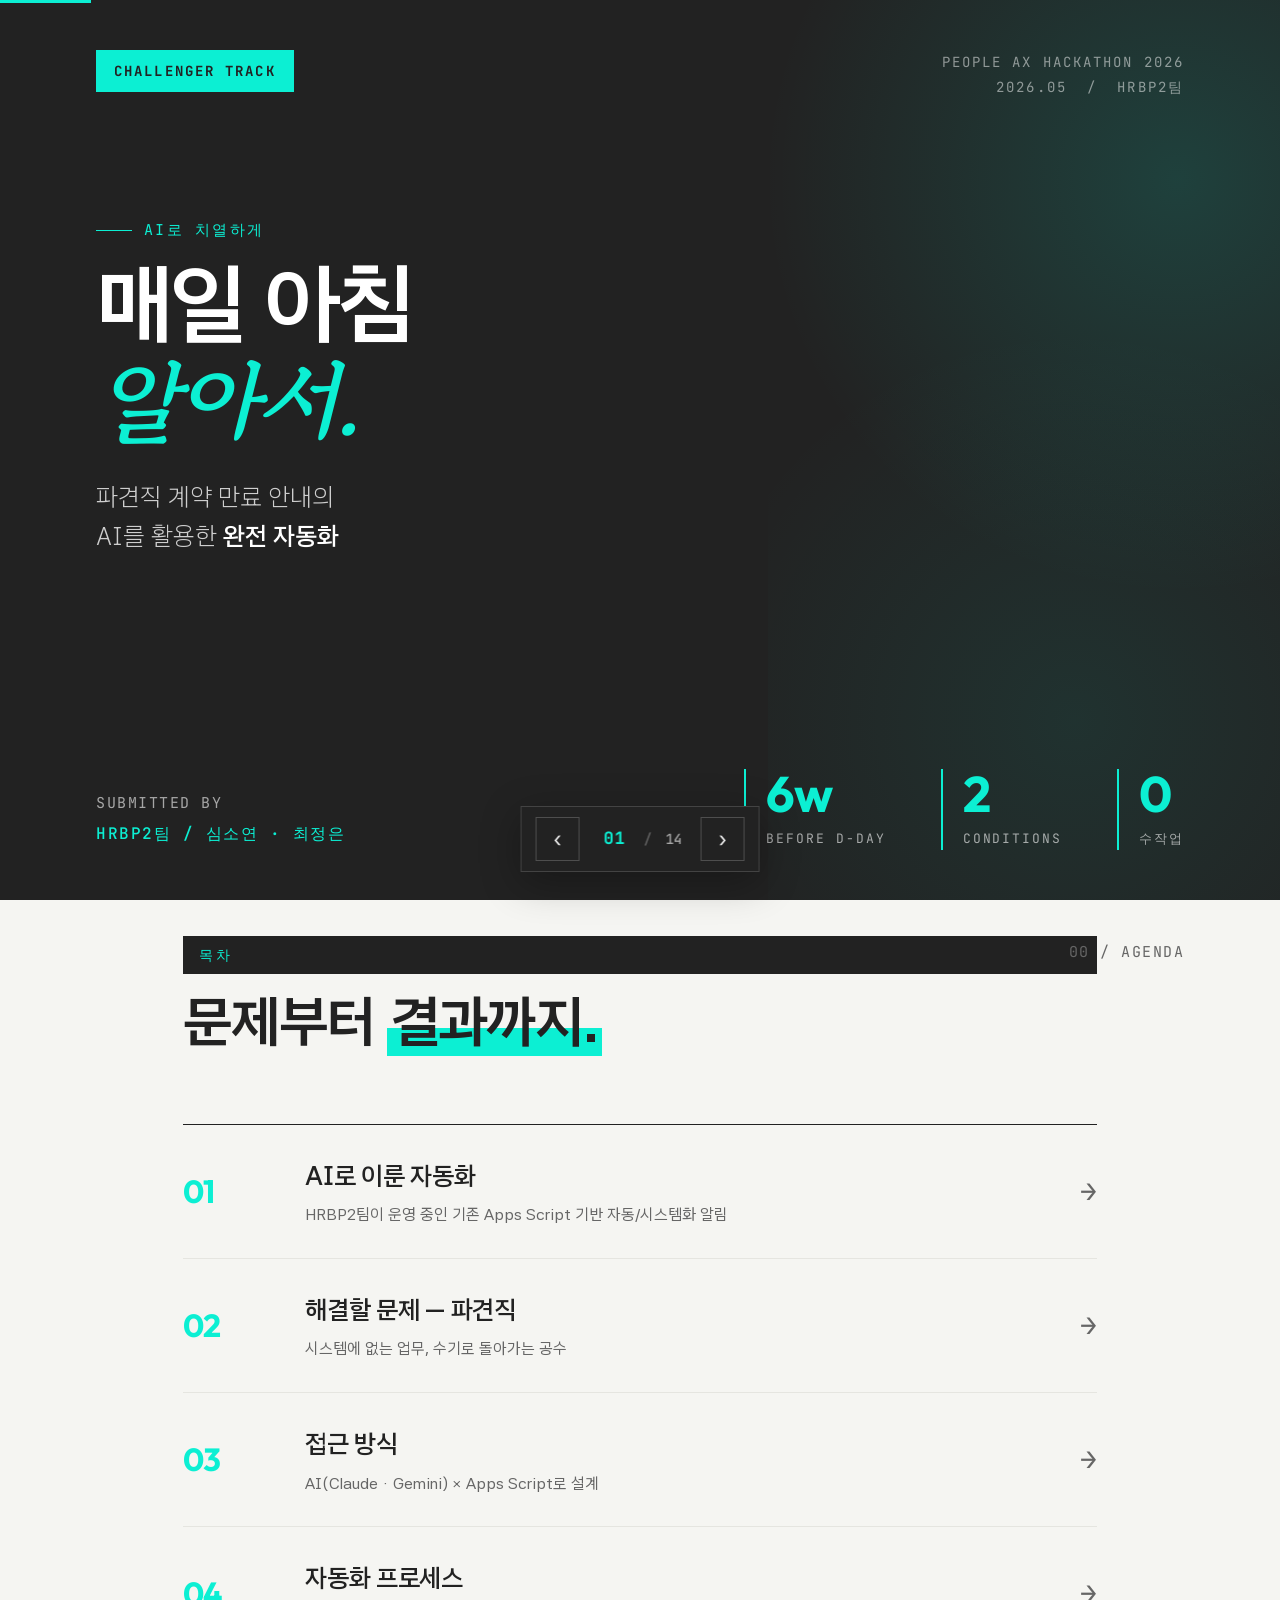
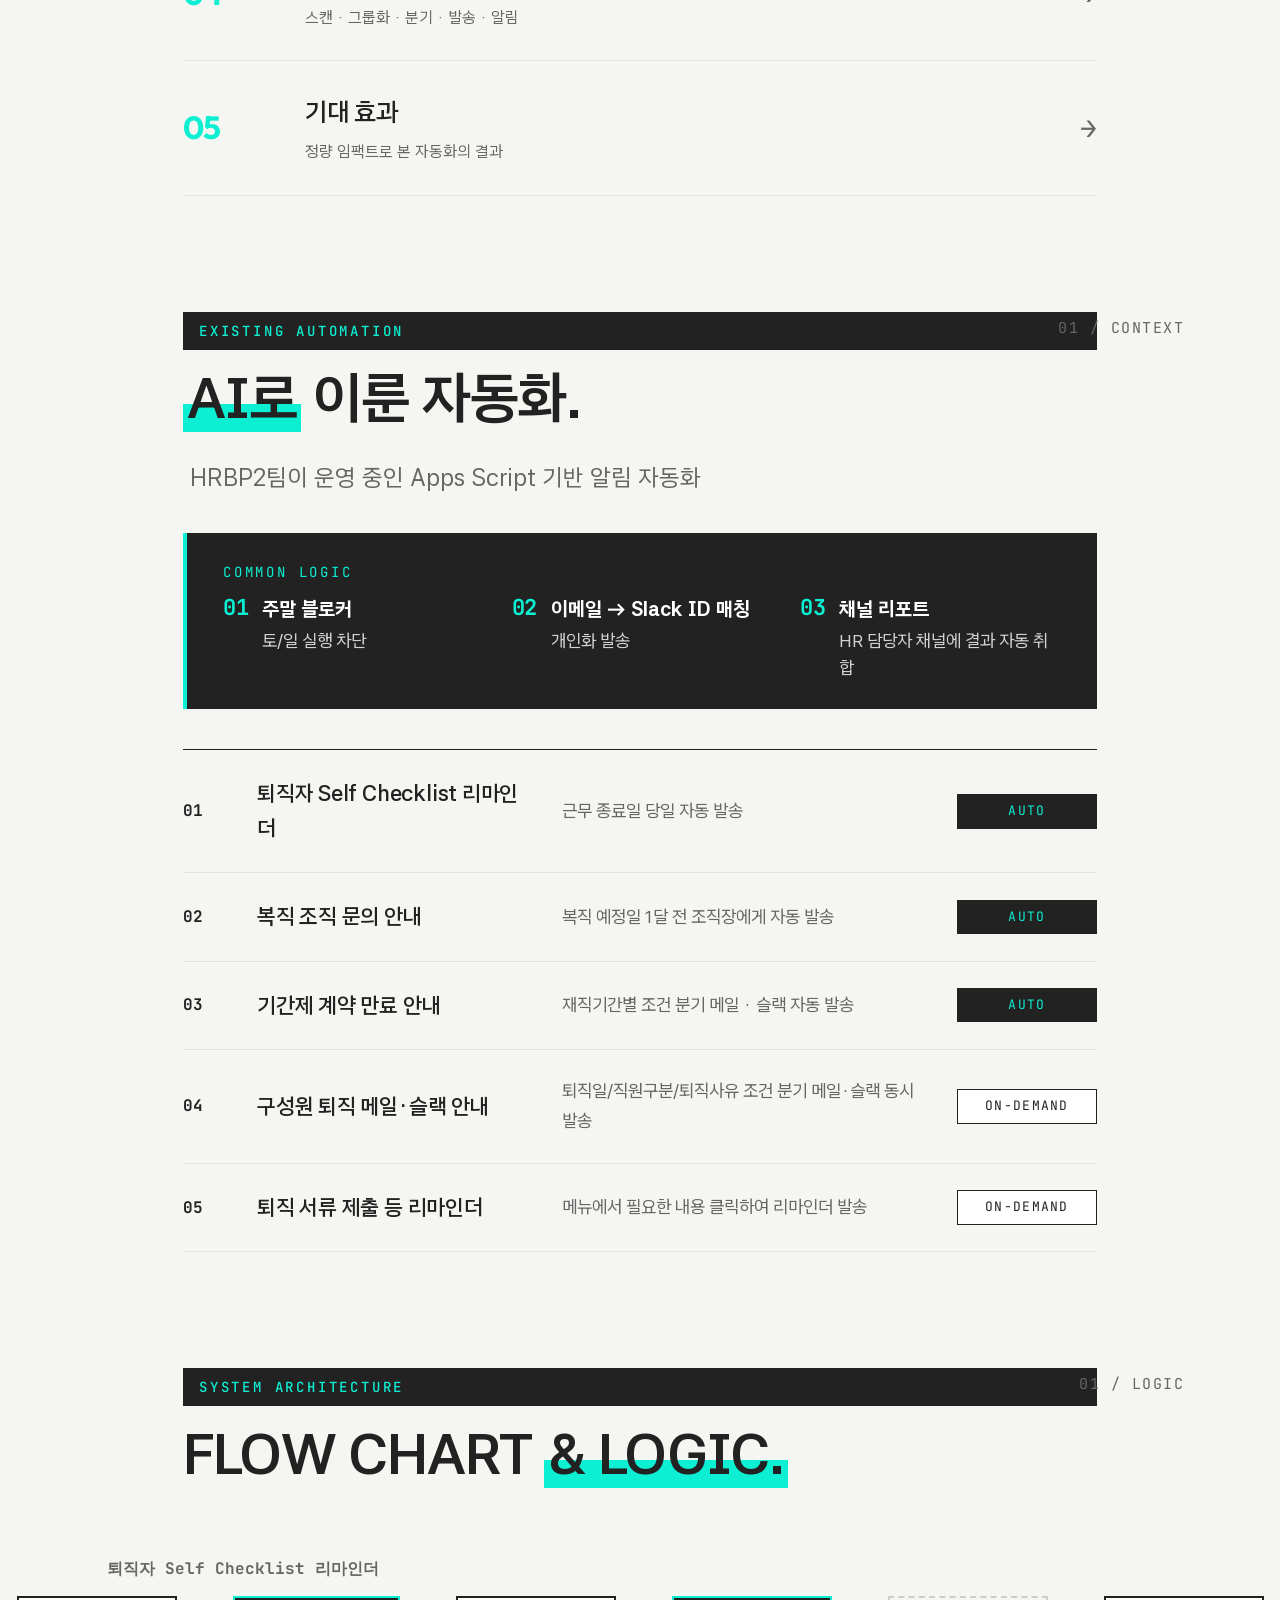
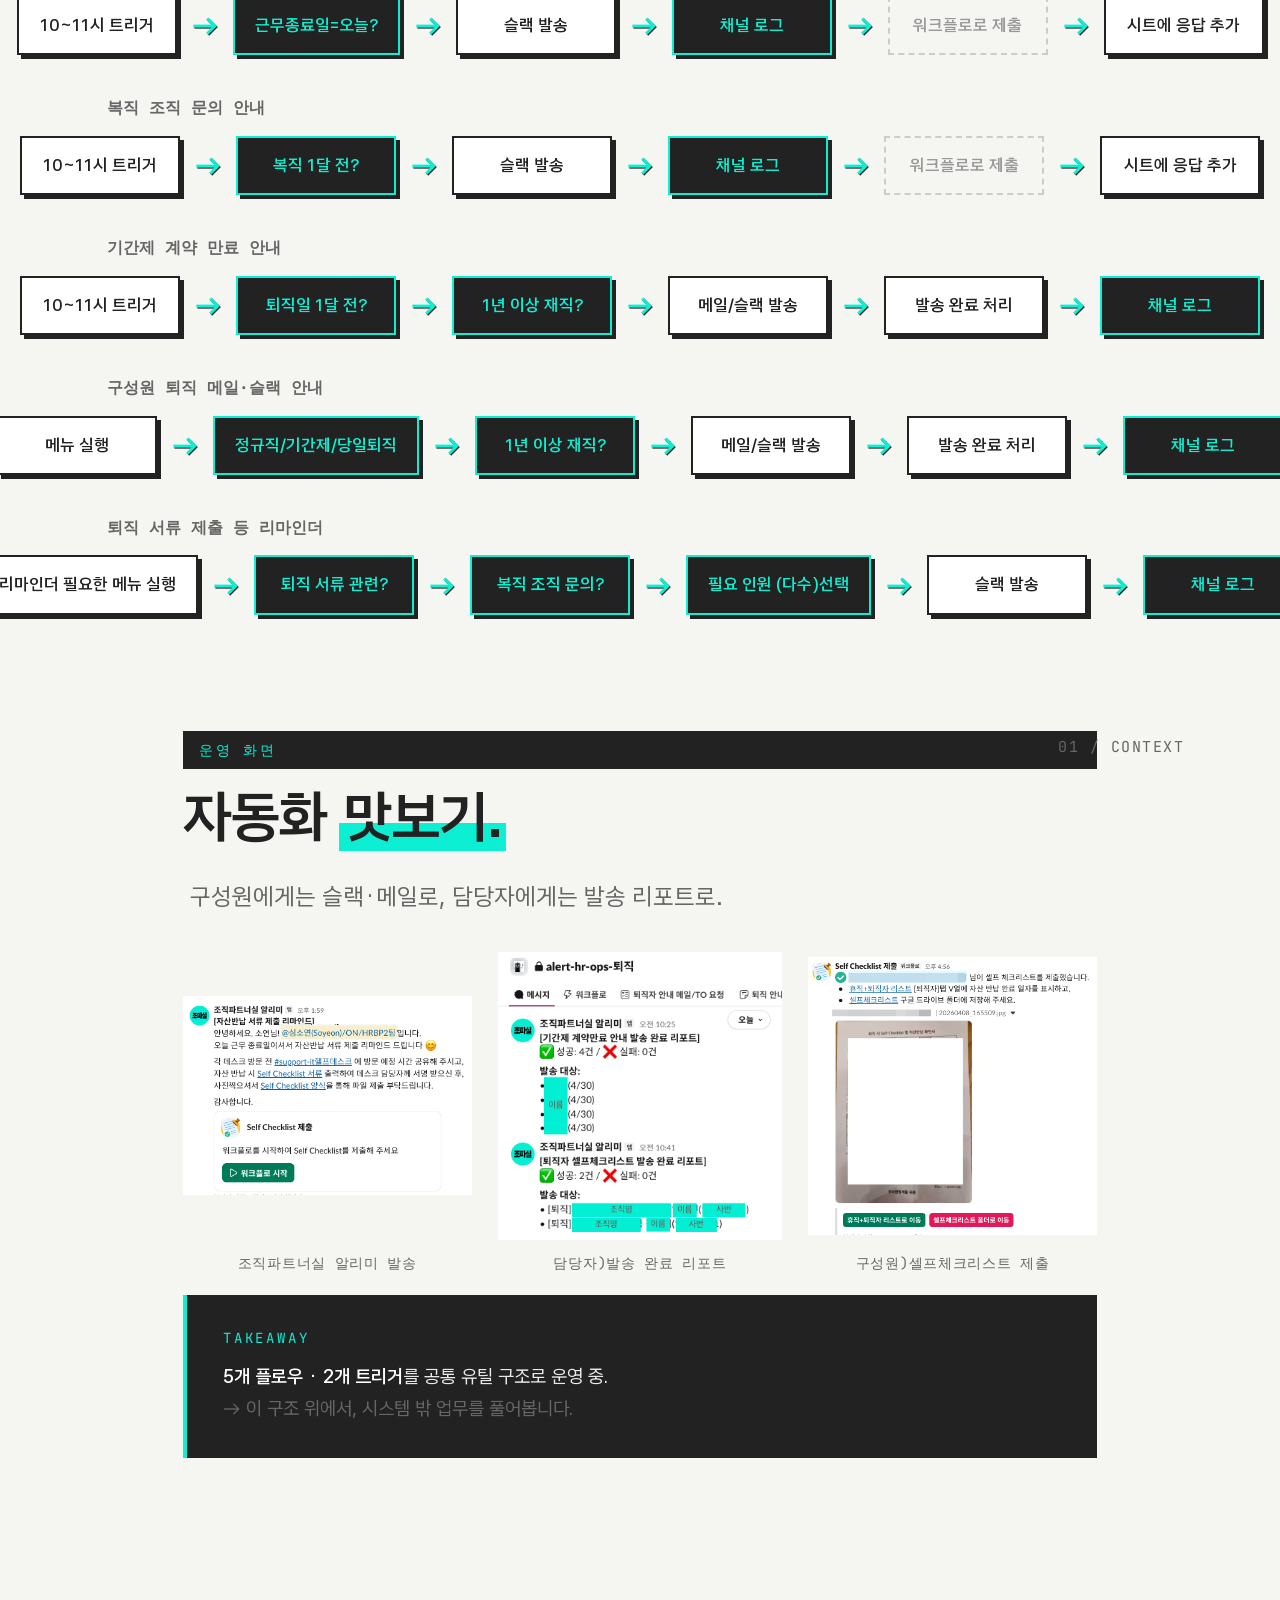
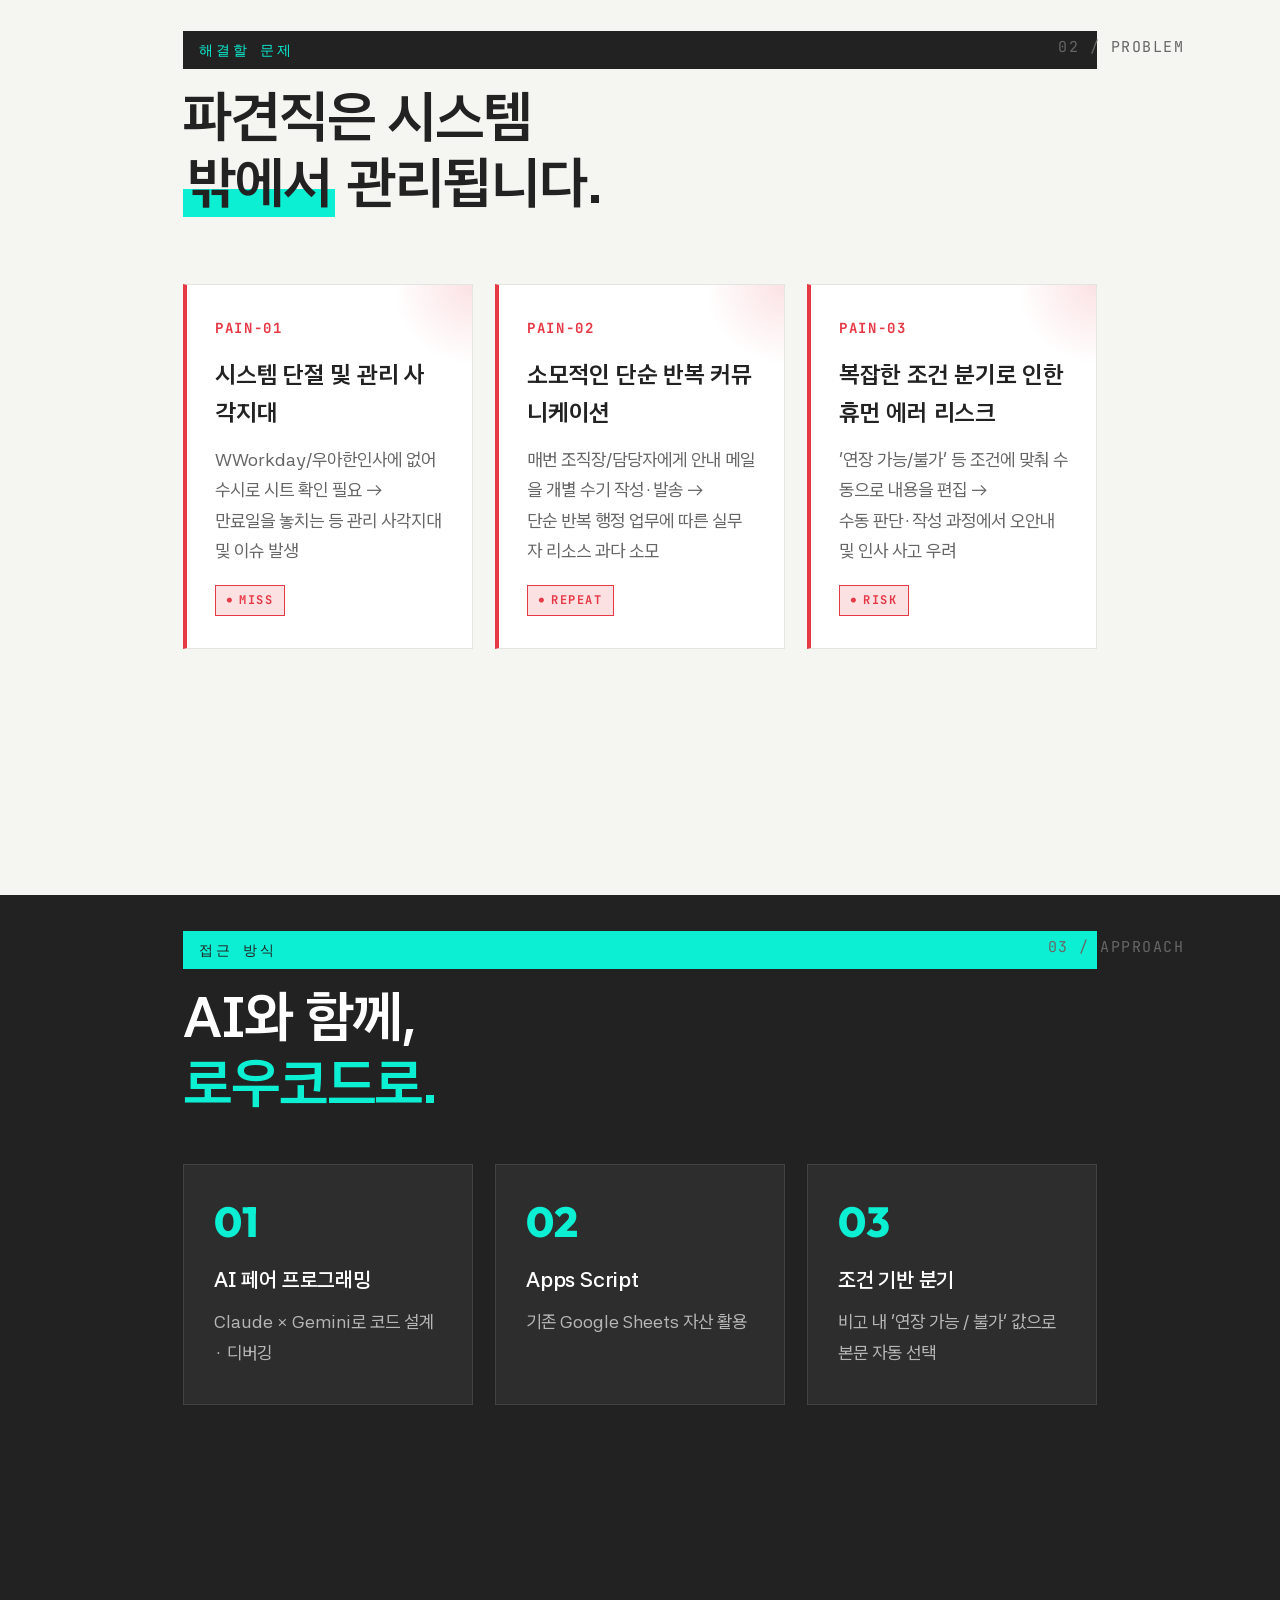
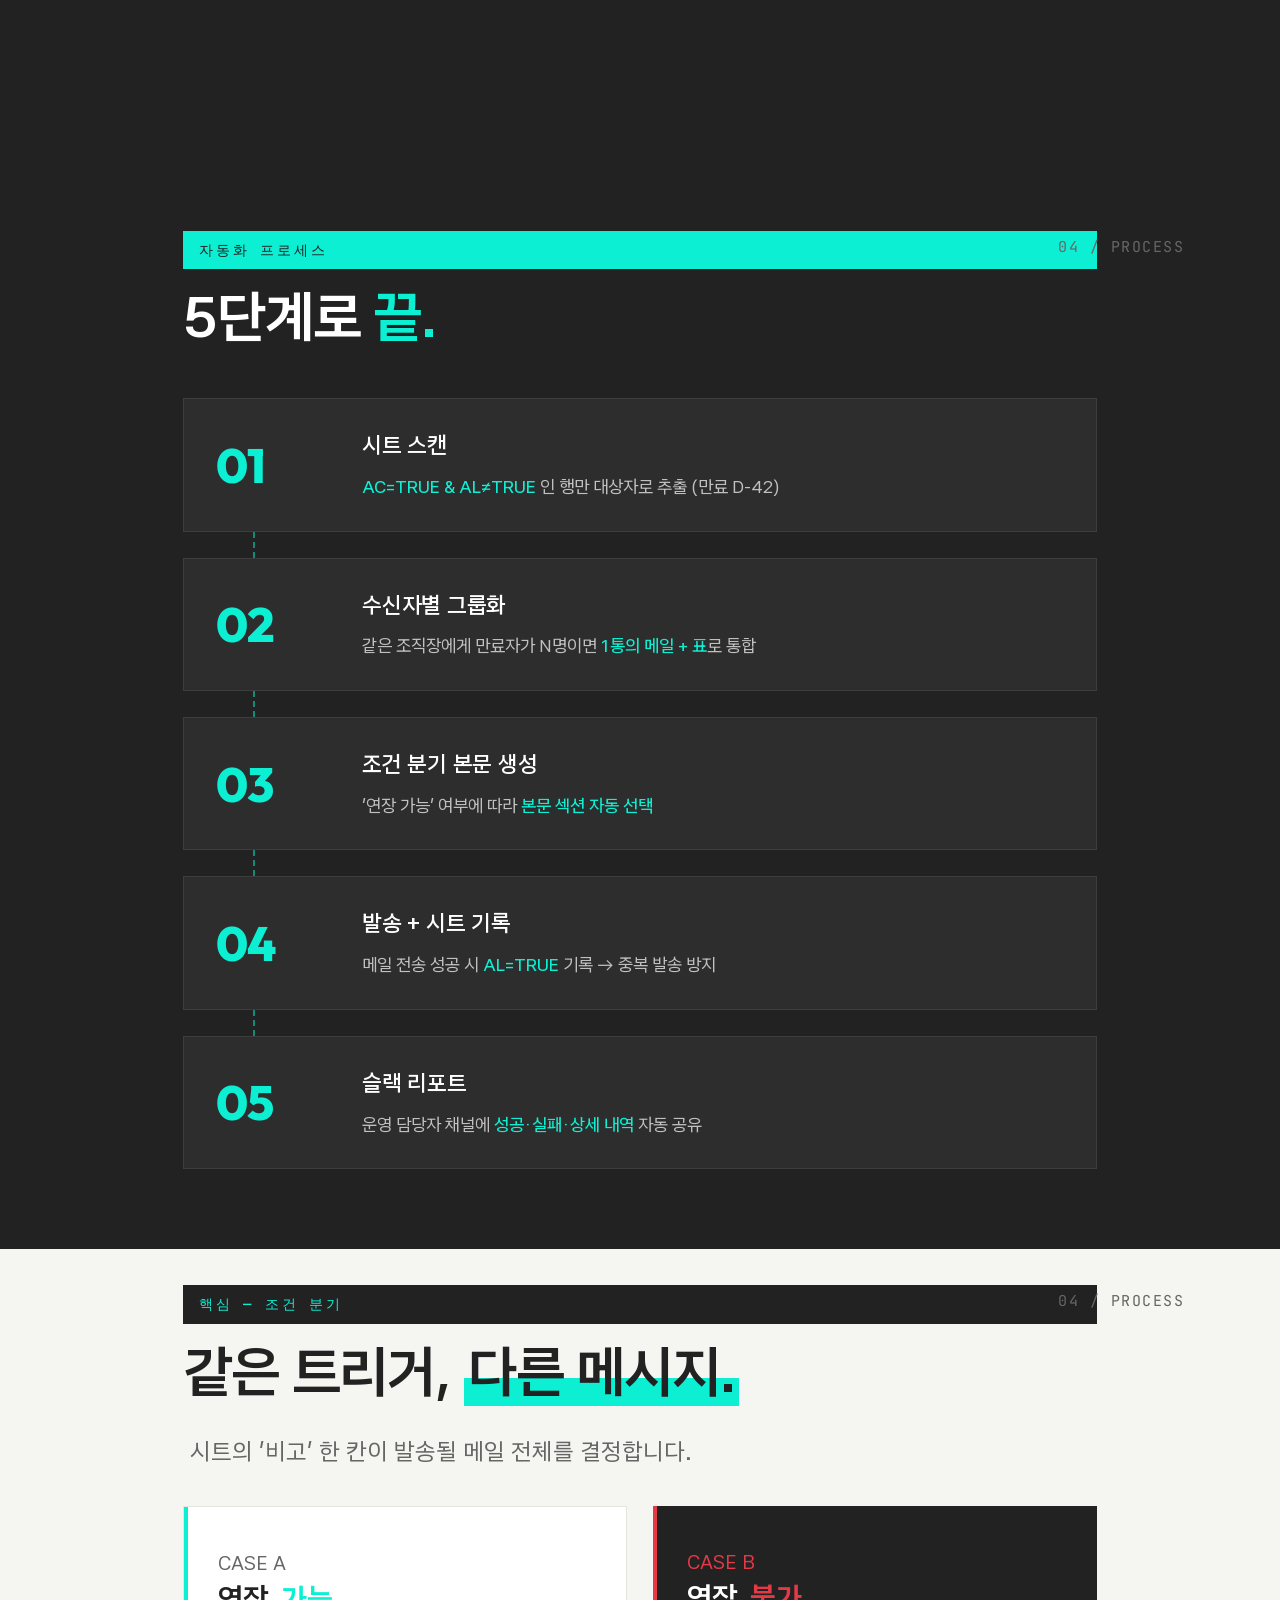
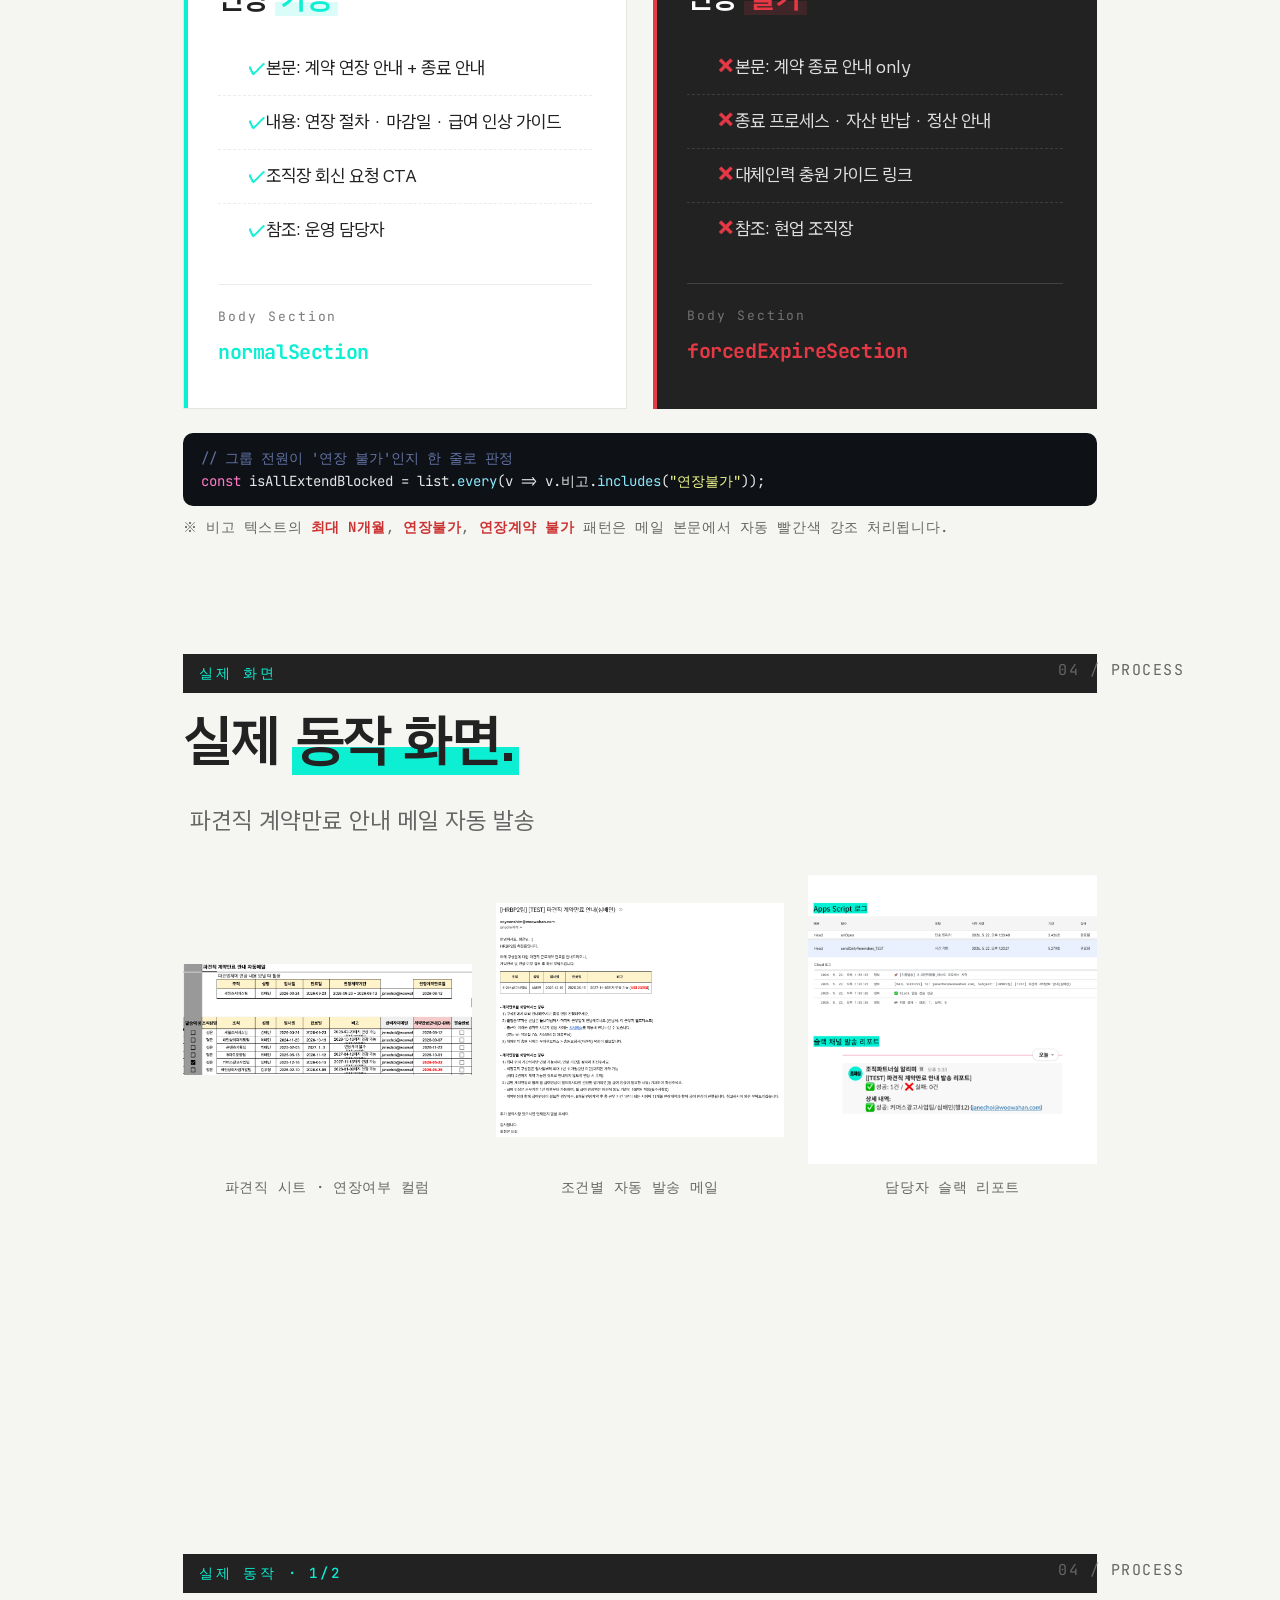
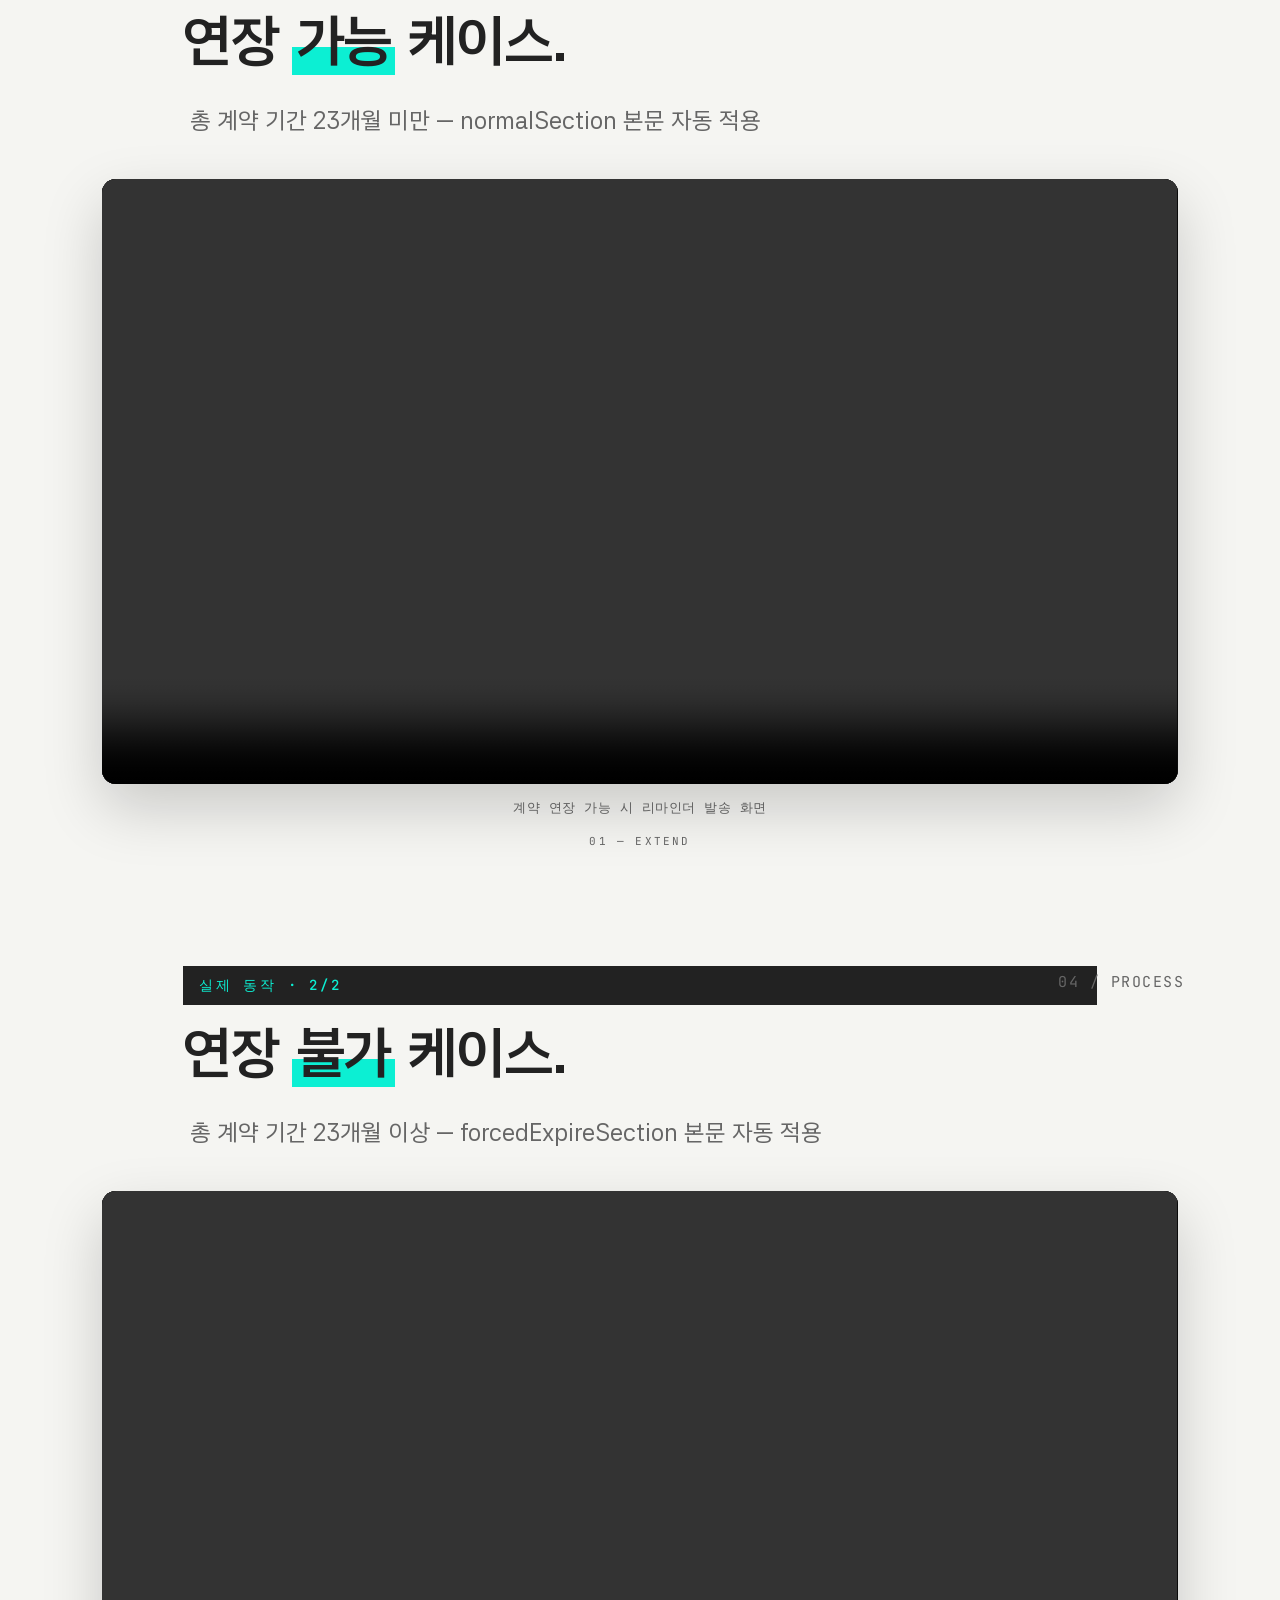
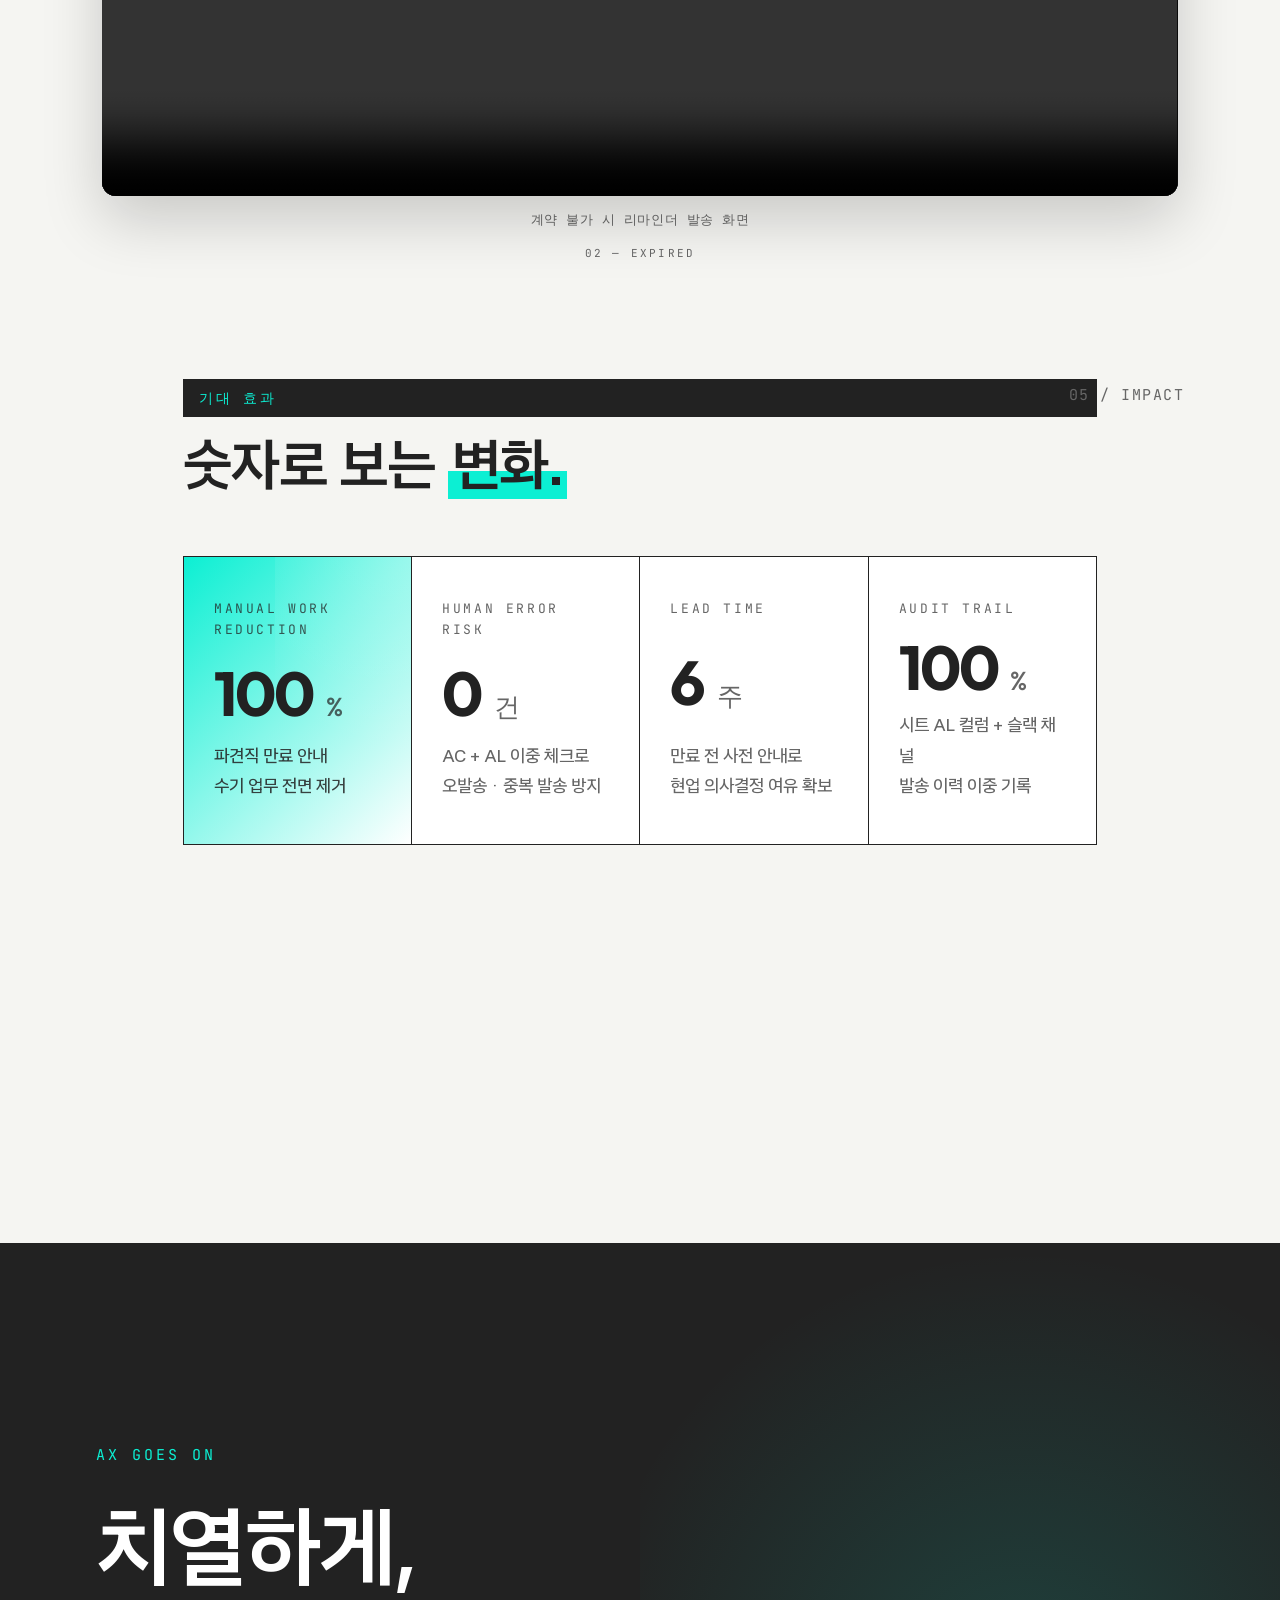
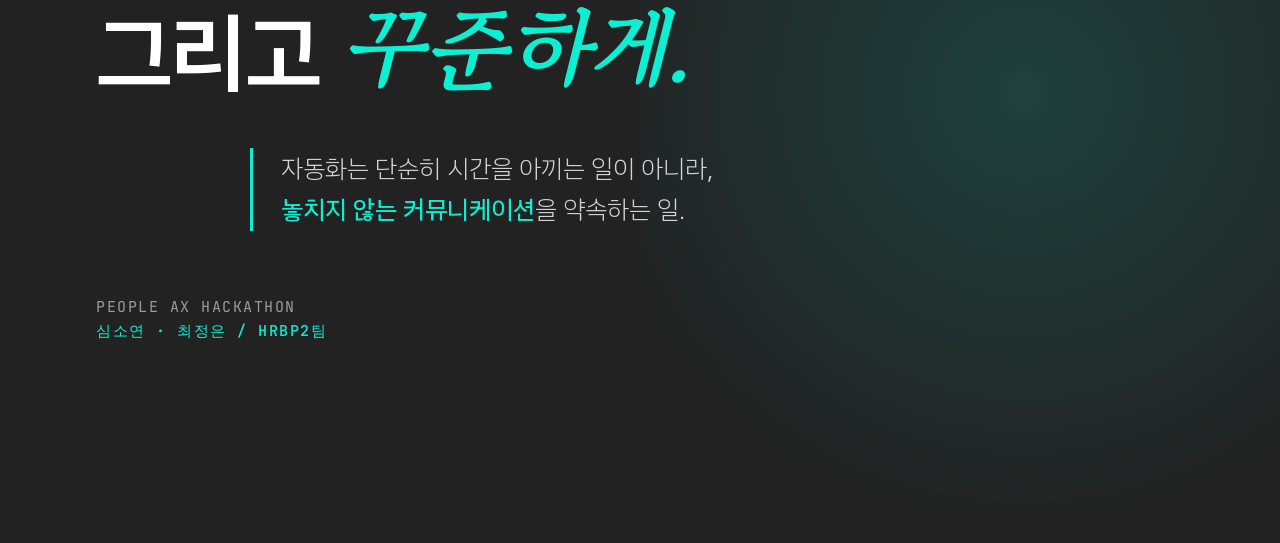
==== commit 907659ed: "Update index.html" ====
--- a/index.html
+++ b/index.html
@@ -141,7 +141,7 @@
         <div class="feature-row">
           <div class="feature-num">02</div>
           <div class="feature-title">복직 조직 문의 안내</div>
-          <div class="feature-desc">복직 예정일 한 달 전 조직장에게 자동 발송</div>
+          <div class="feature-desc">복직 예정일 1달 전 조직장에게 자동 발송</div>
           <div class="feature-tag auto">AUTO</div>
         </div>
         <div class="feature-row">
@@ -191,7 +191,7 @@
           <div class="flow-path">
             <div class="node">10~11시 트리거</div>
             <div class="connector">→</div>
-            <div class="node accent">복직 한 달 전?</div>
+            <div class="node accent">복직 1달 전?</div>
             <div class="connector">→</div>
             <div class="node">슬랙 발송</div>
             <div class="connector">→</div>
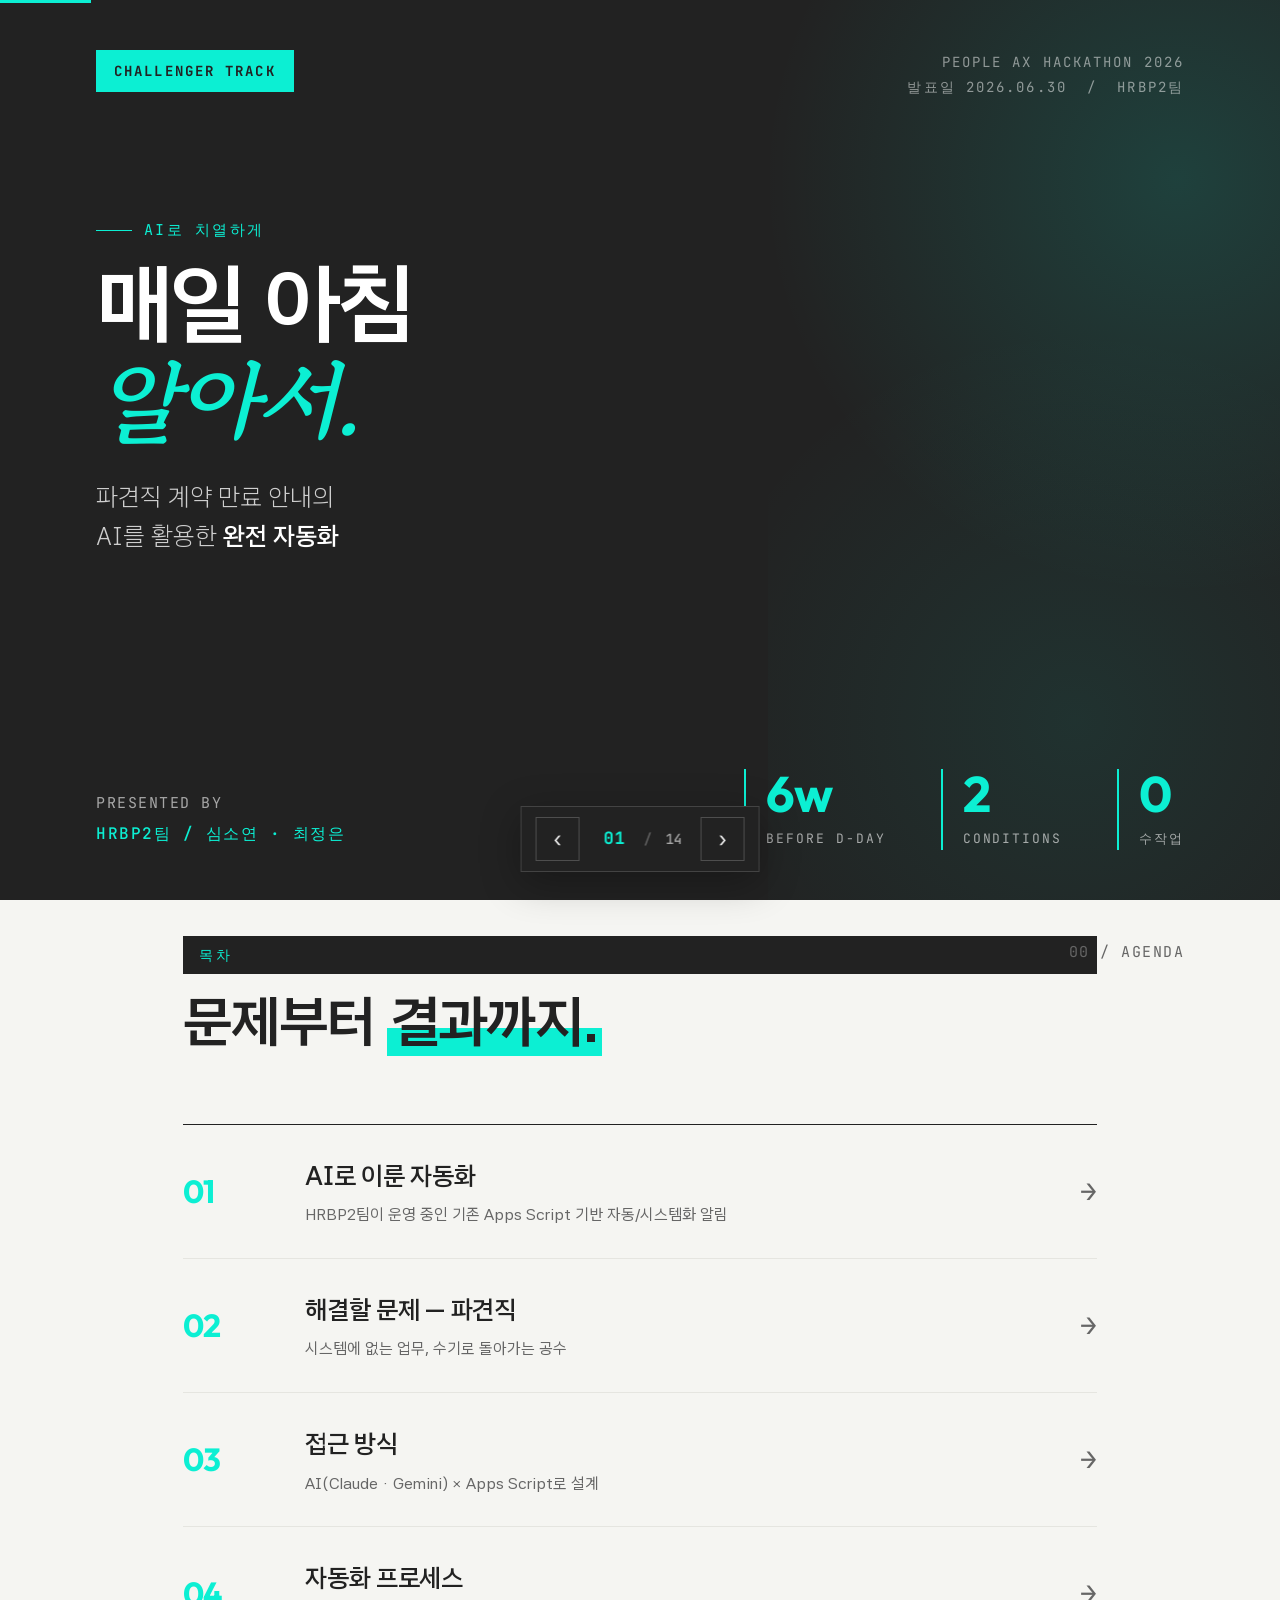
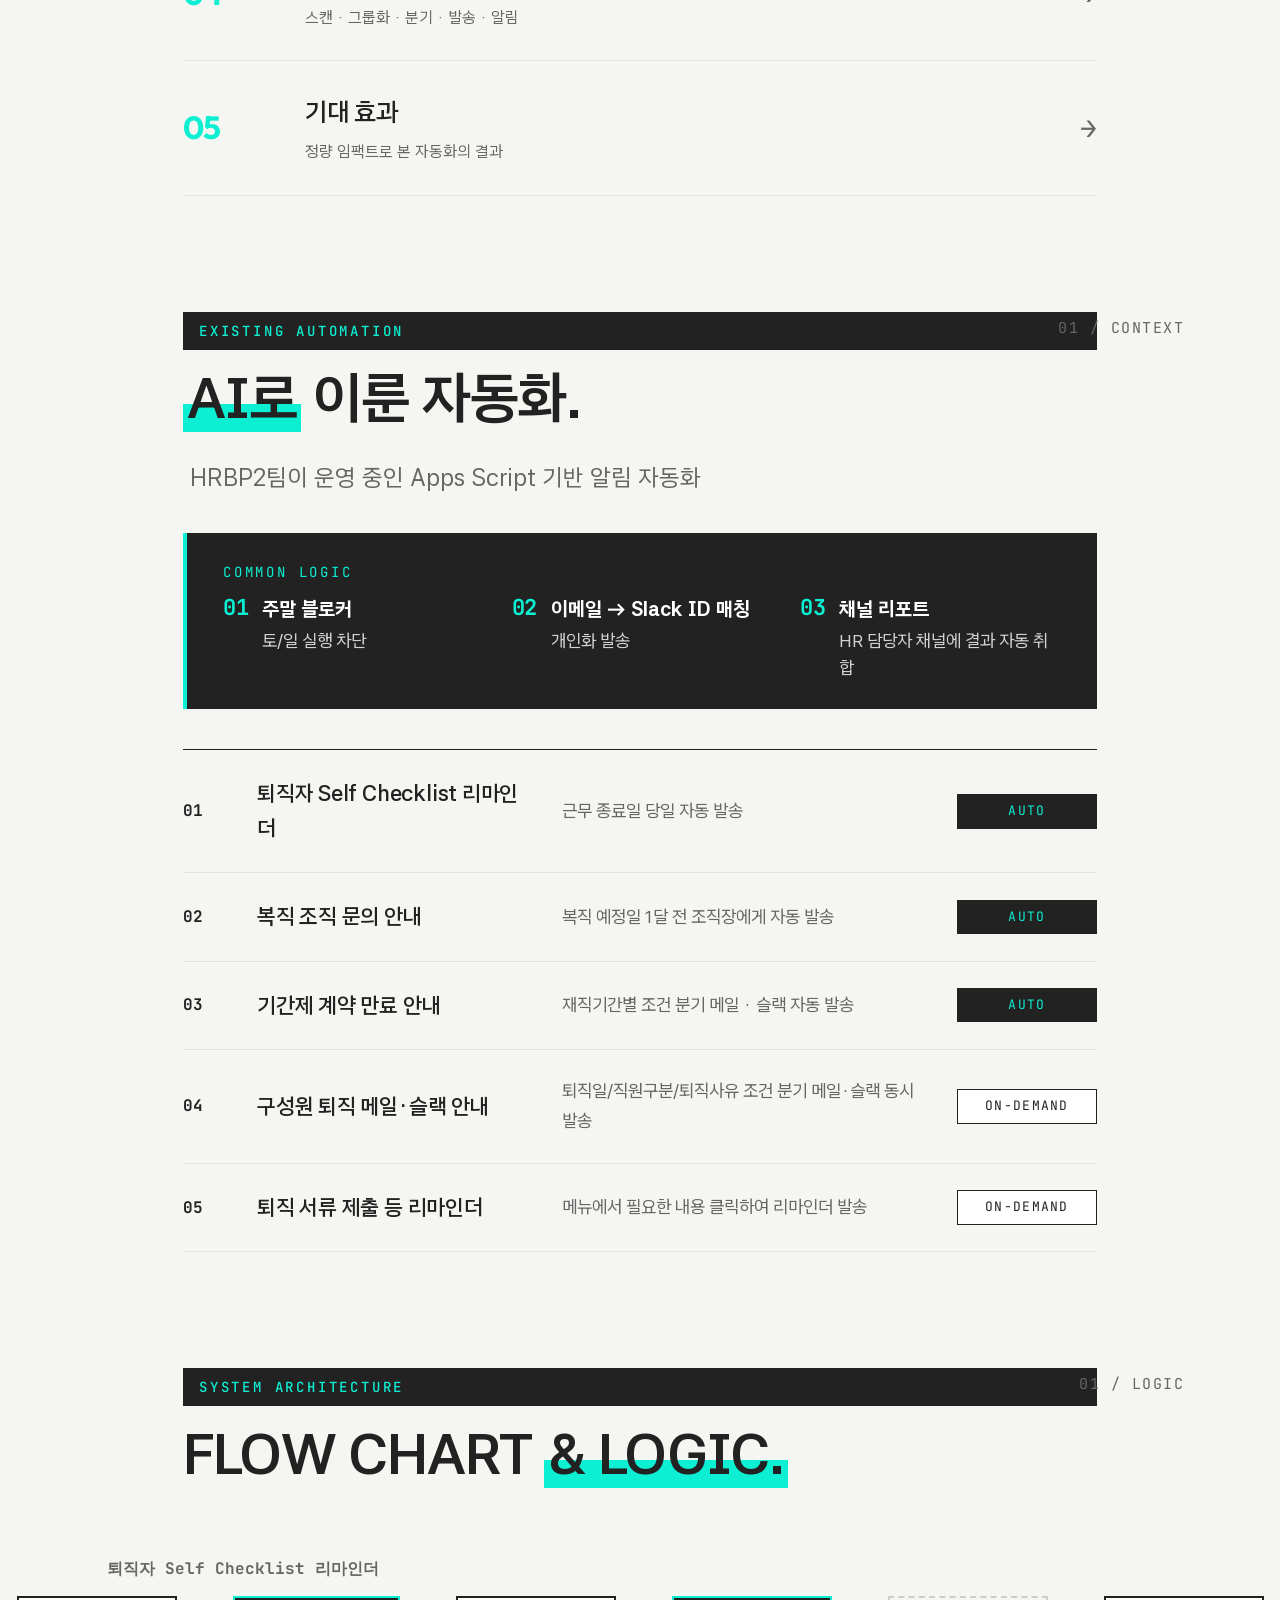
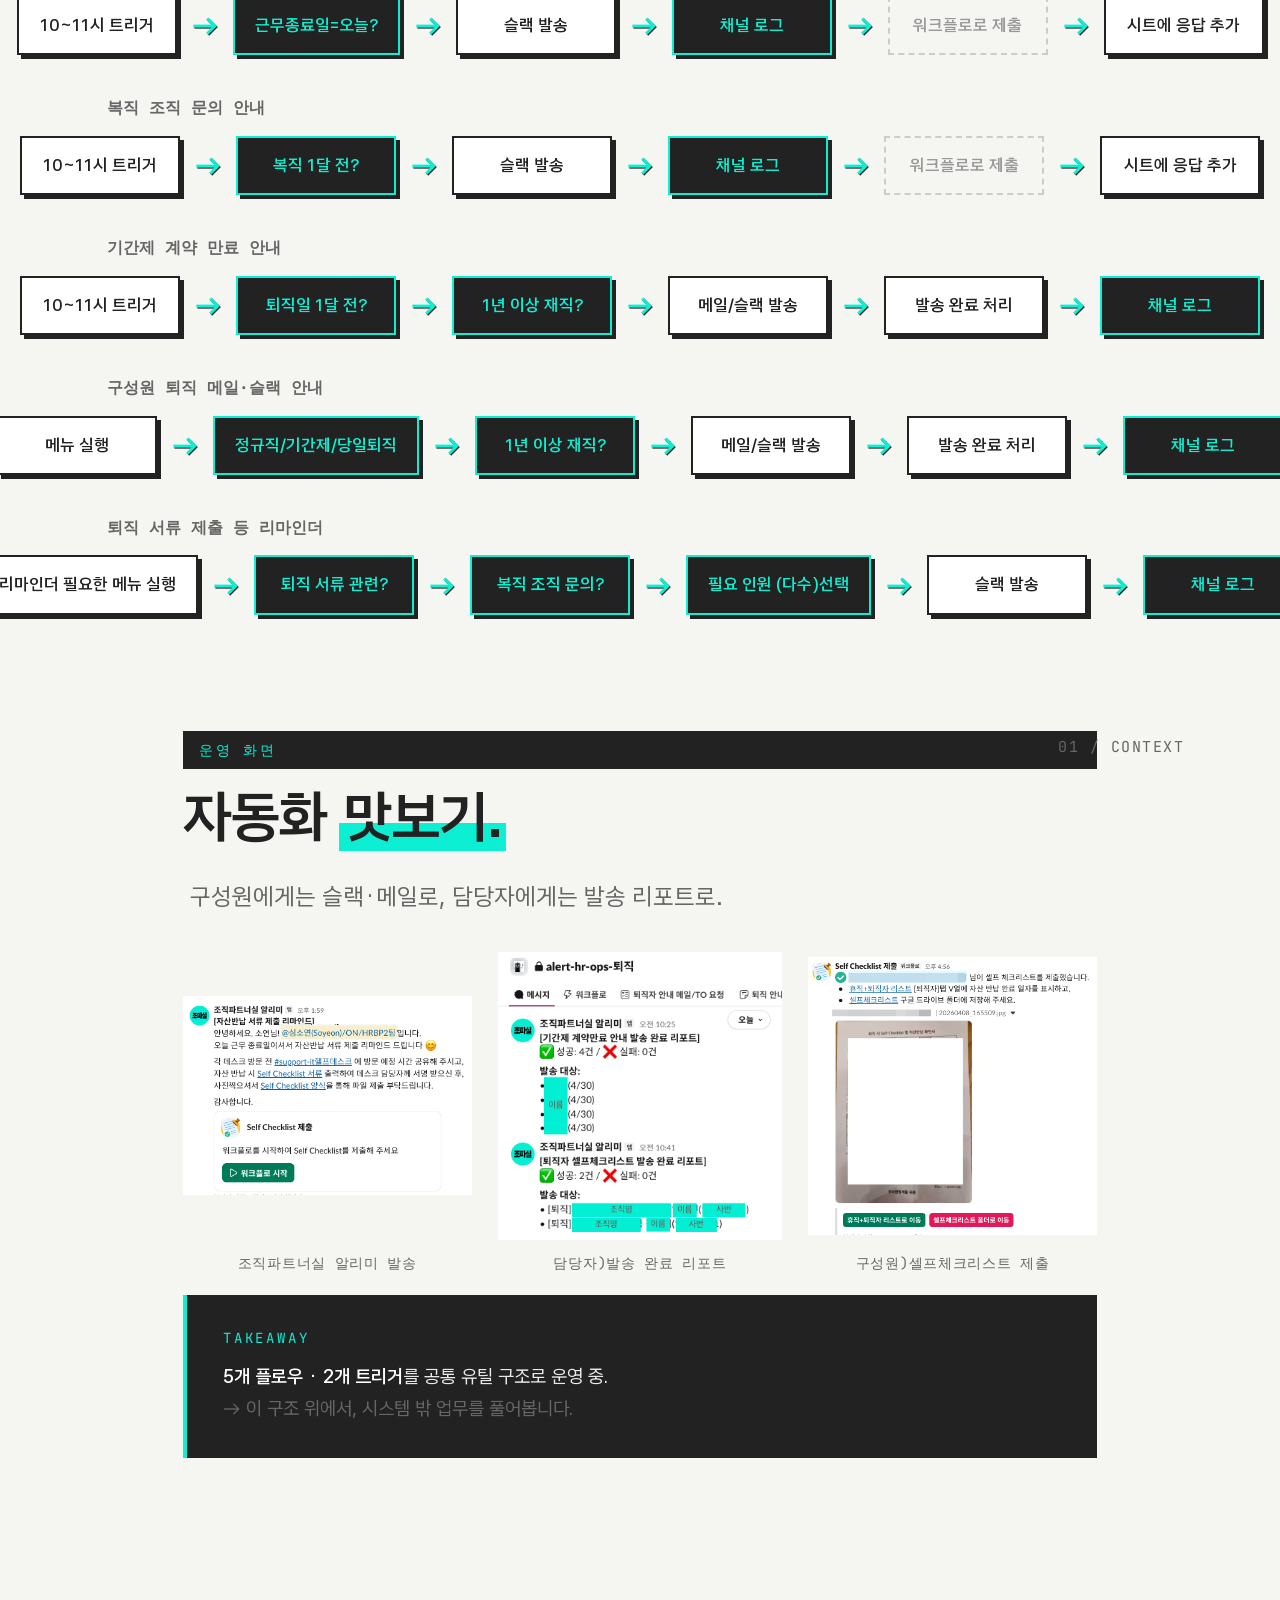
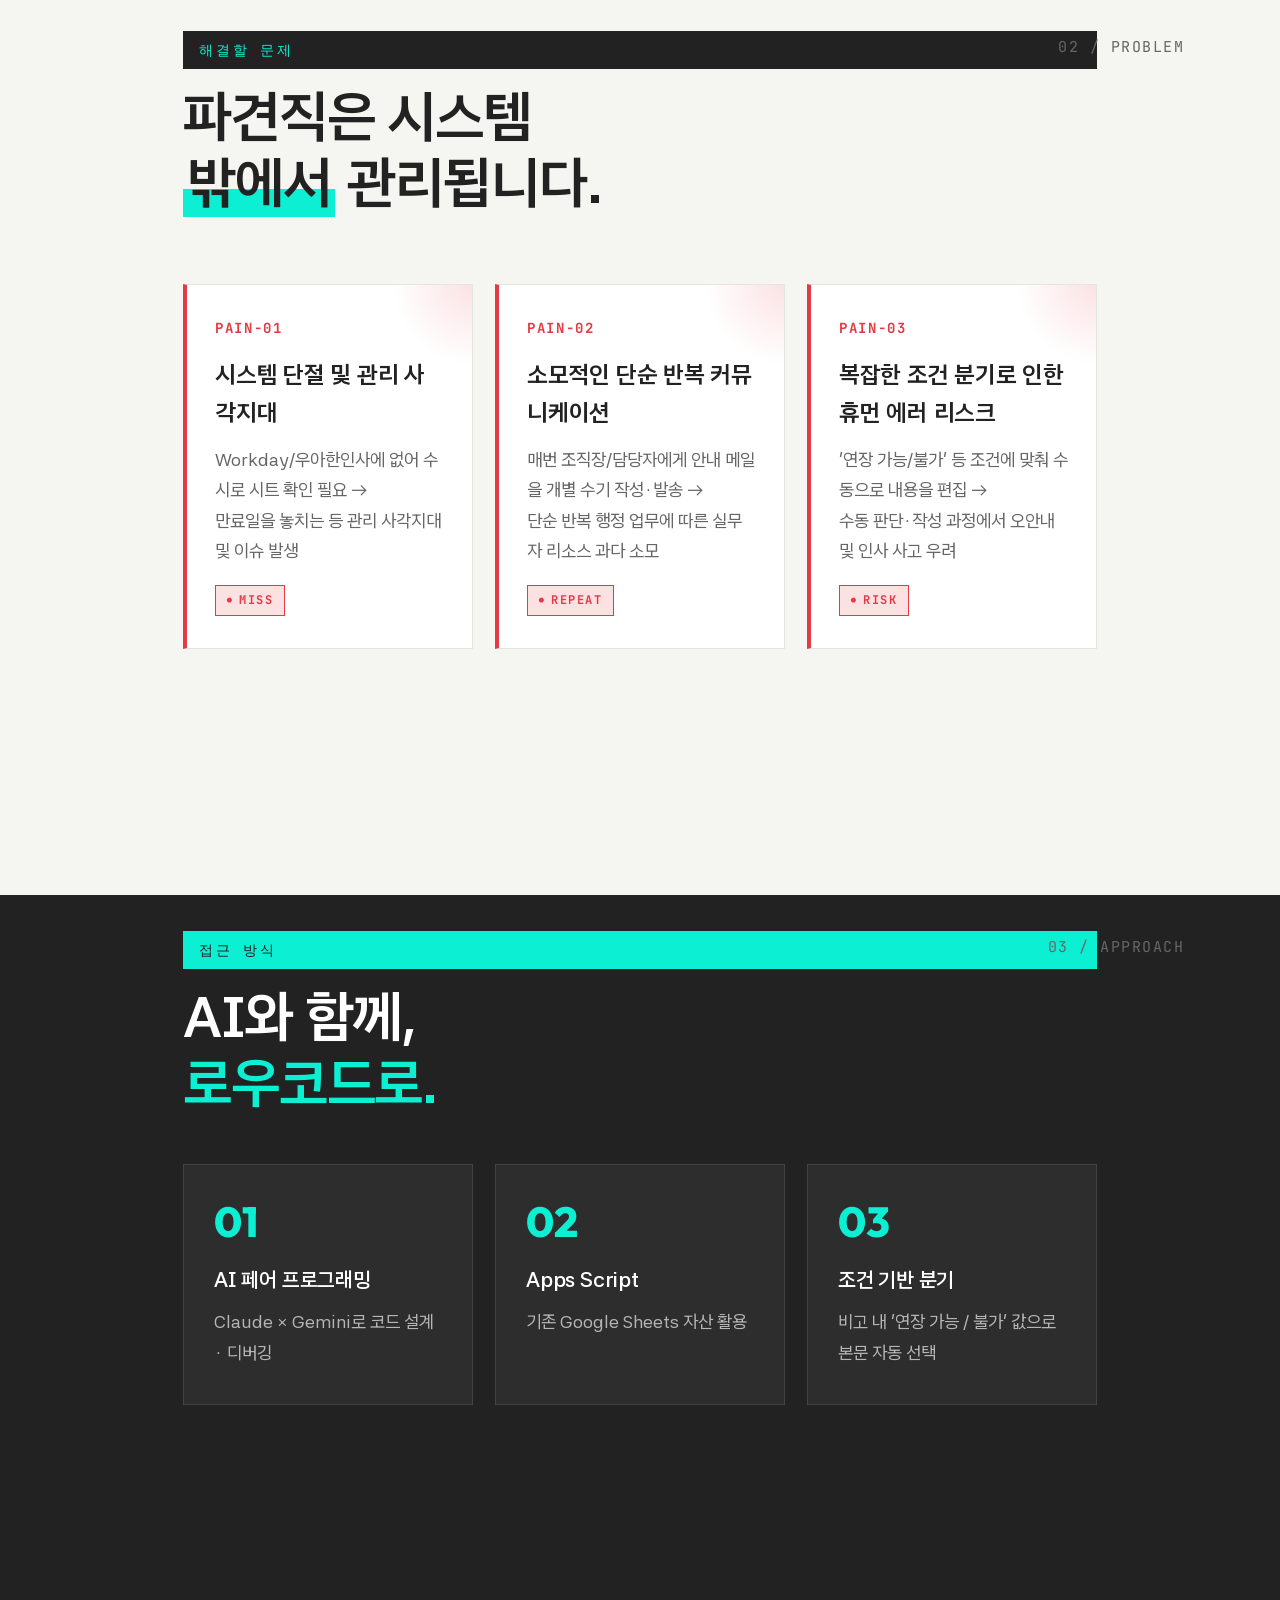
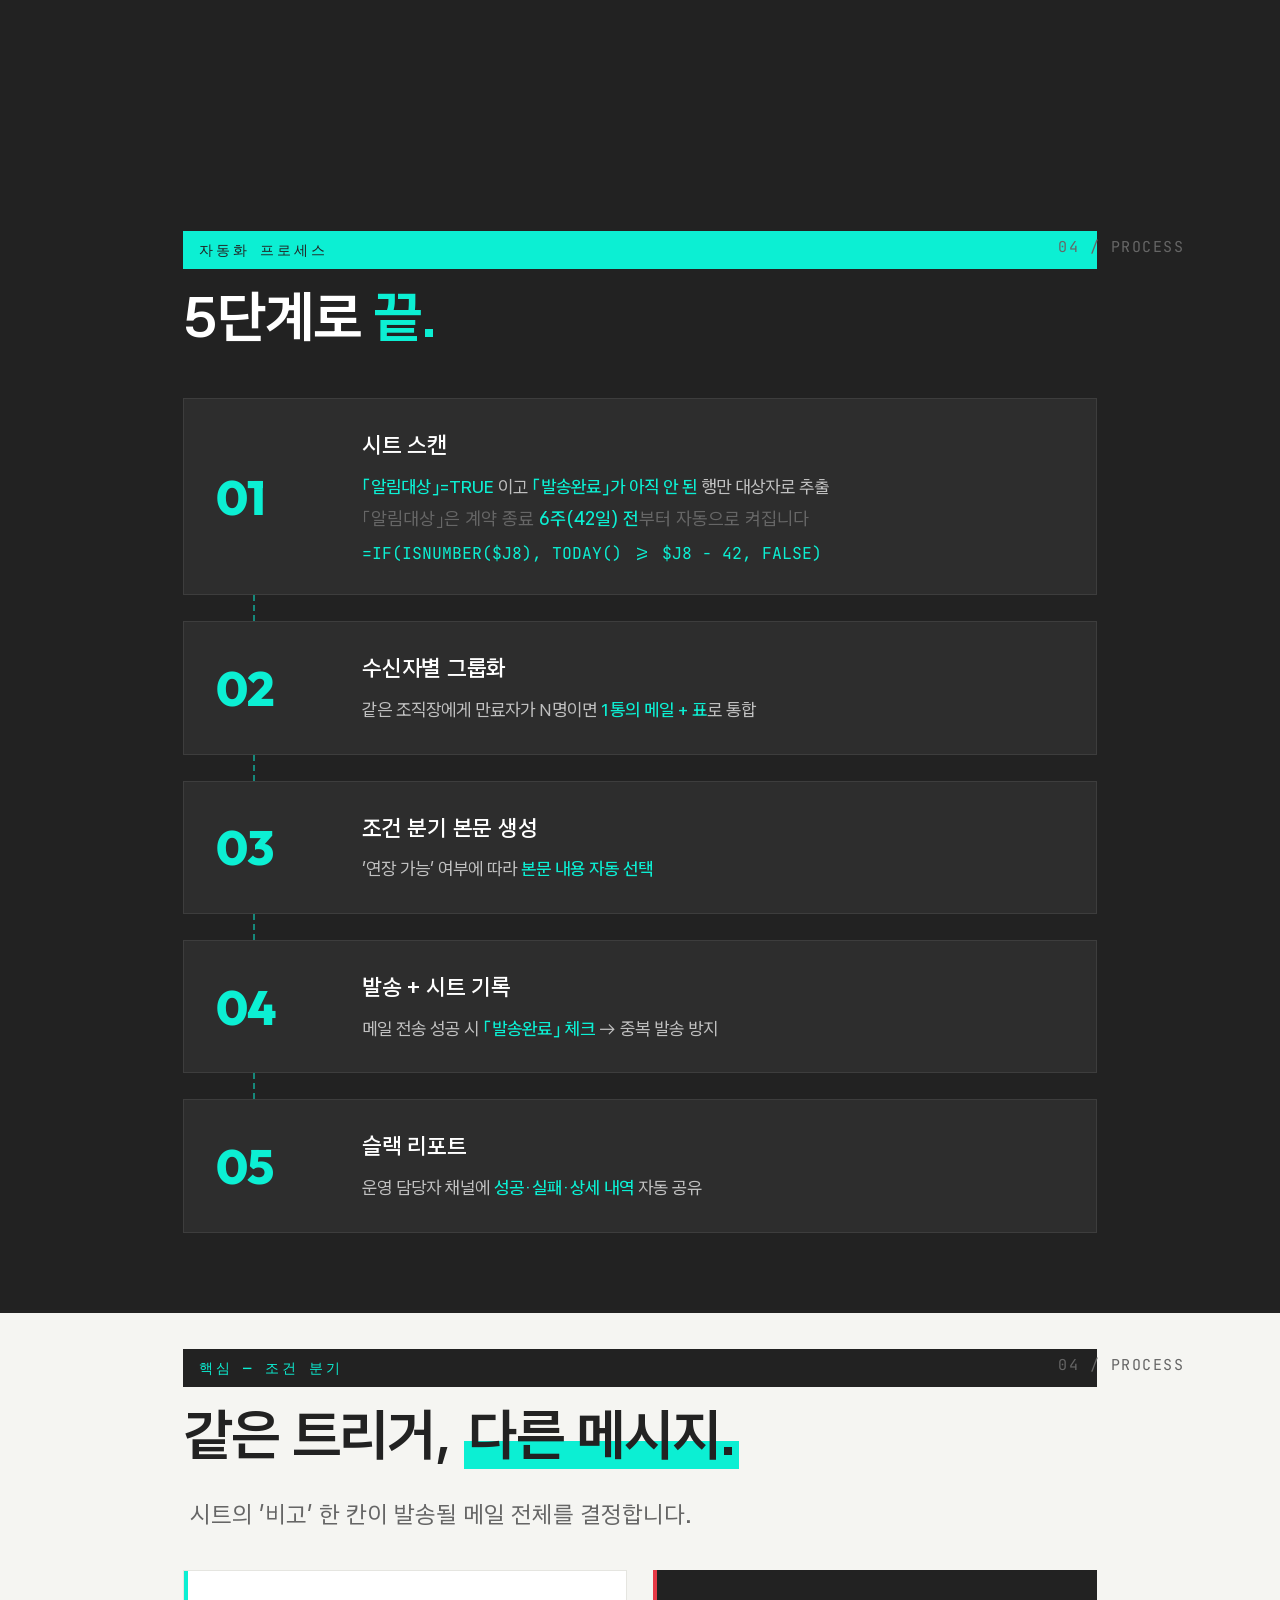
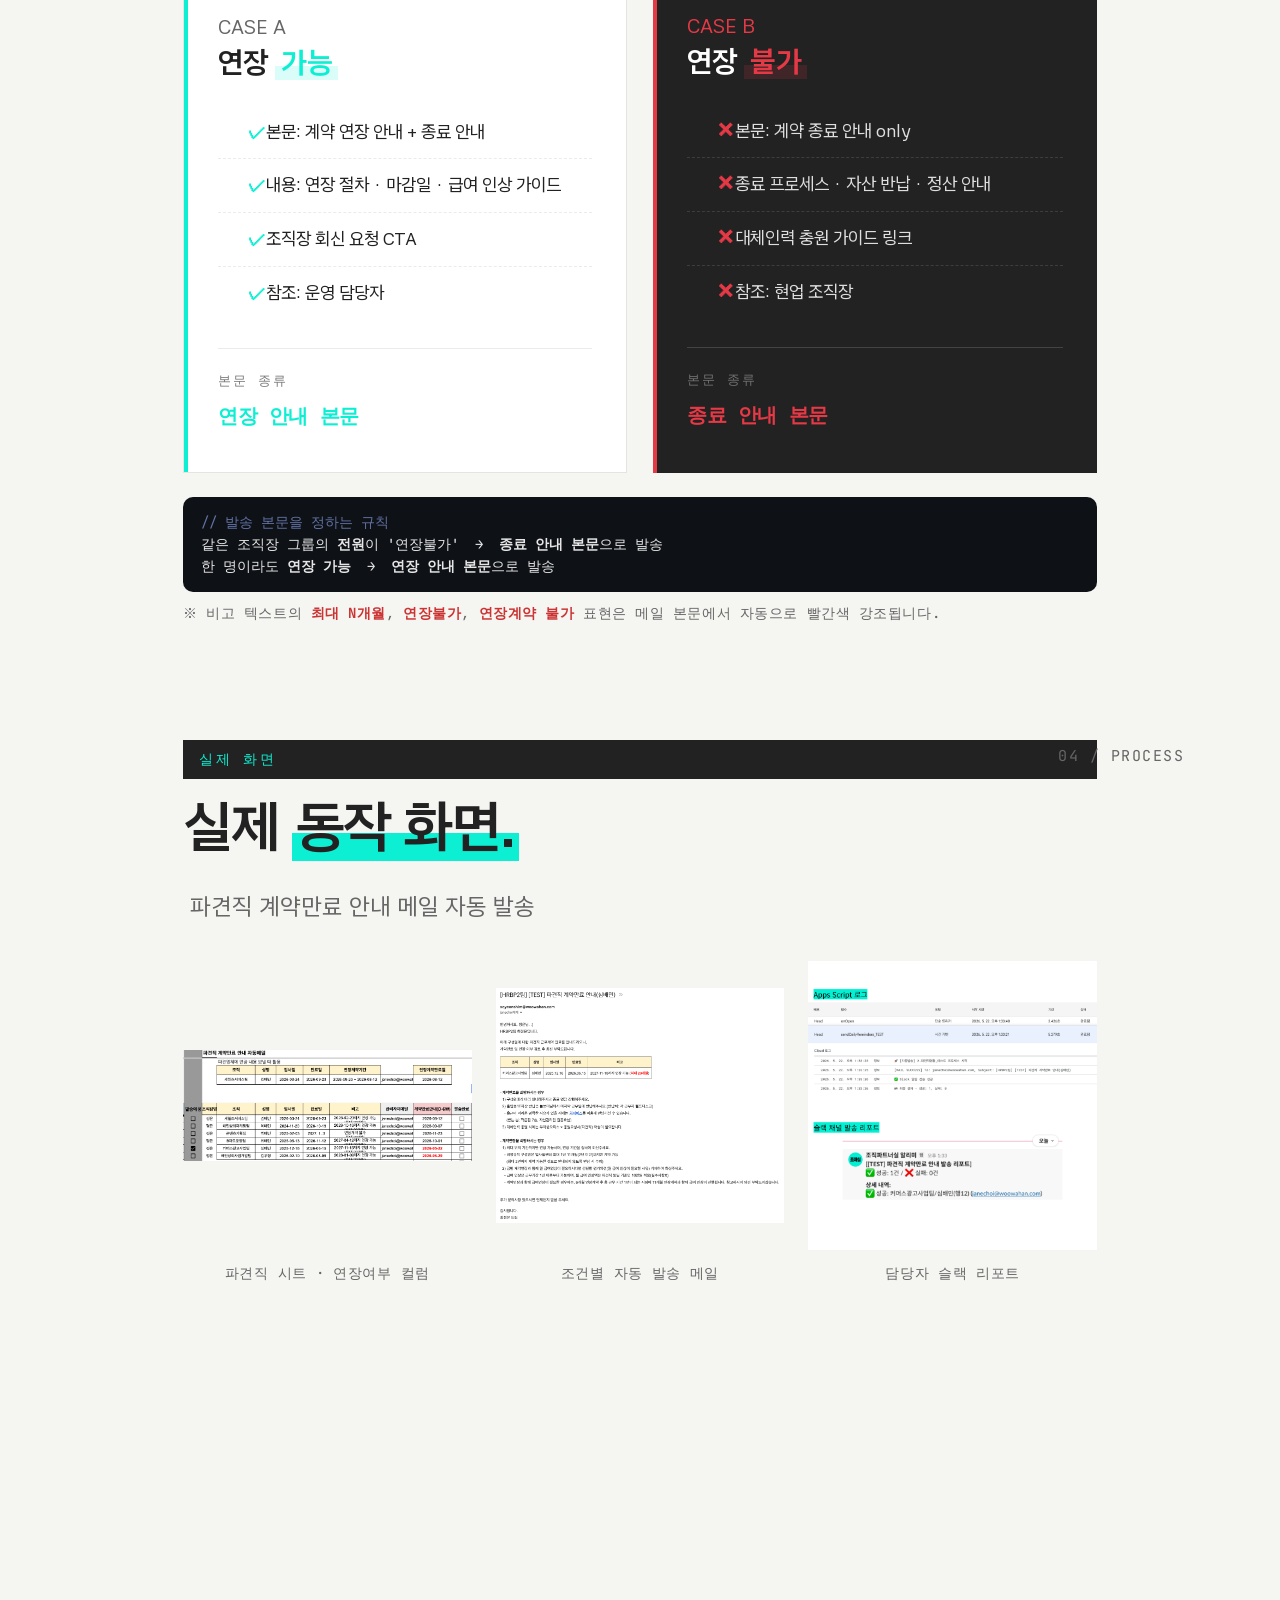
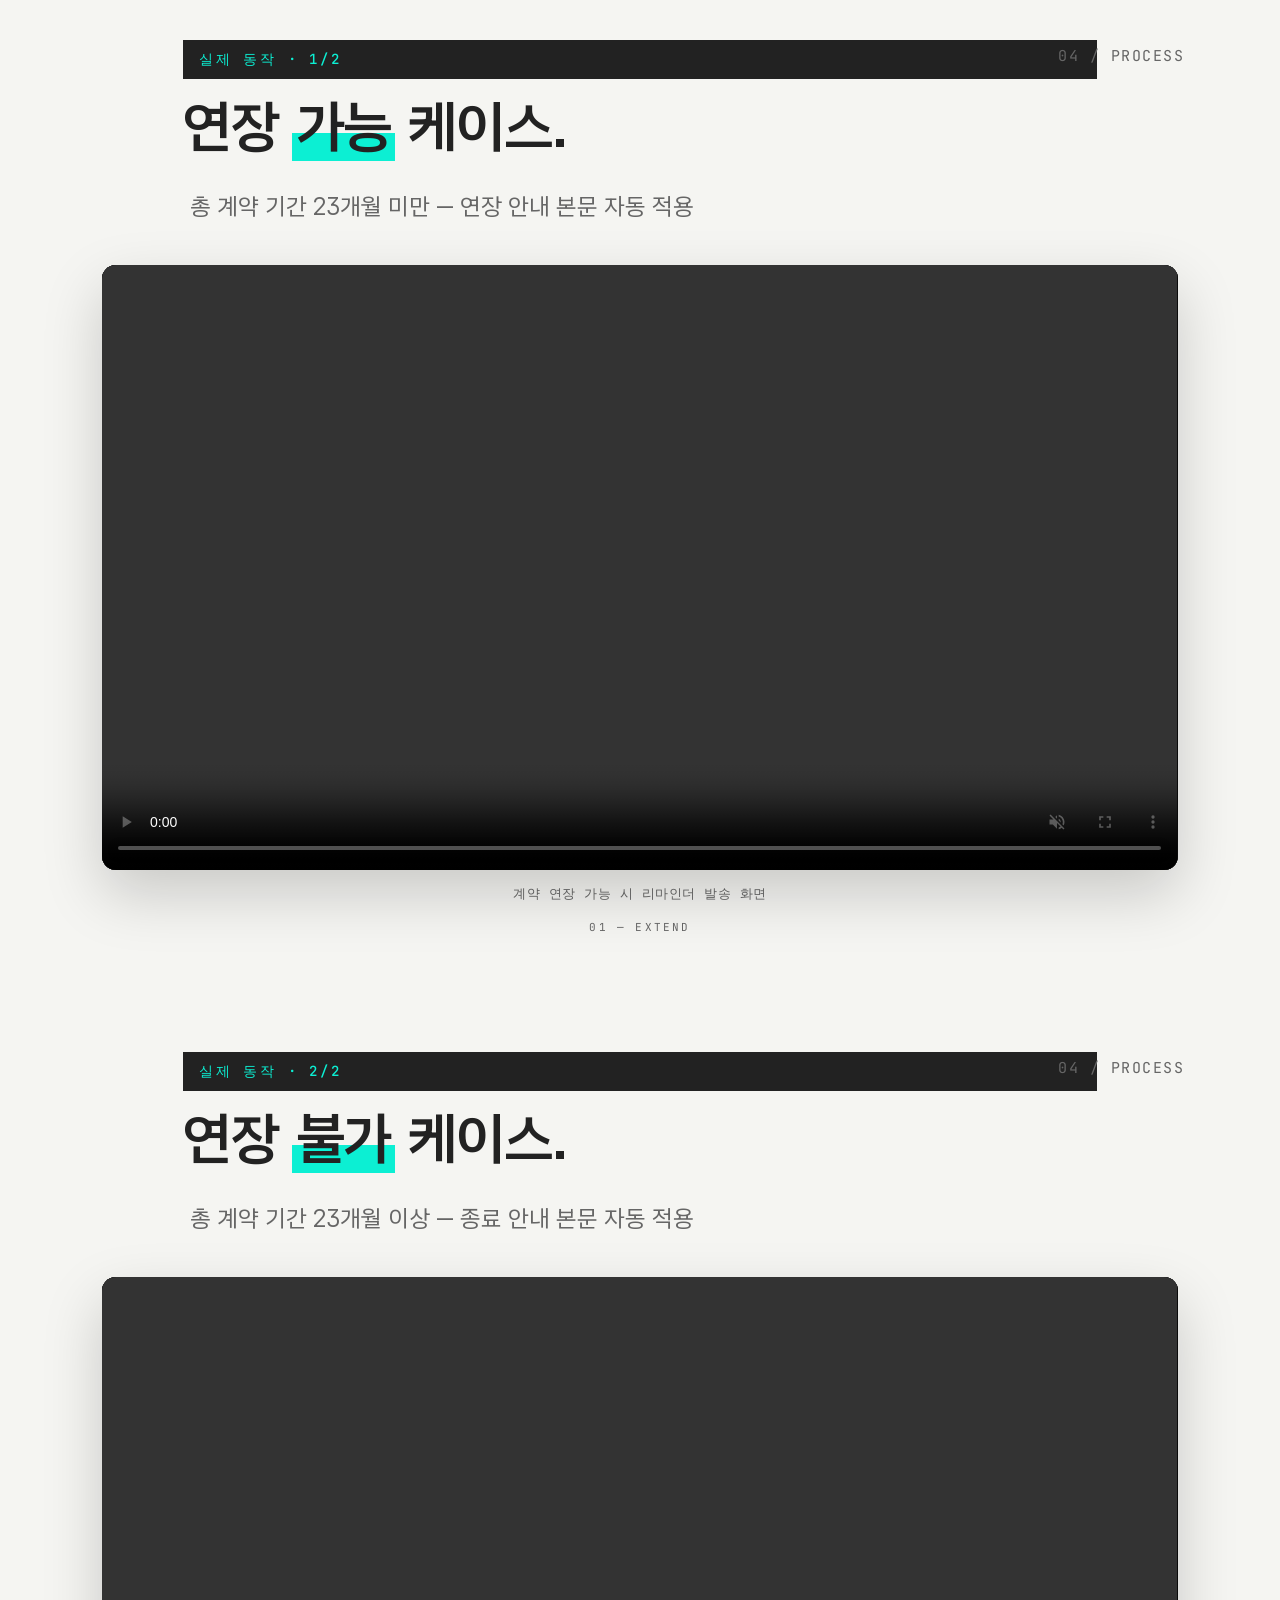
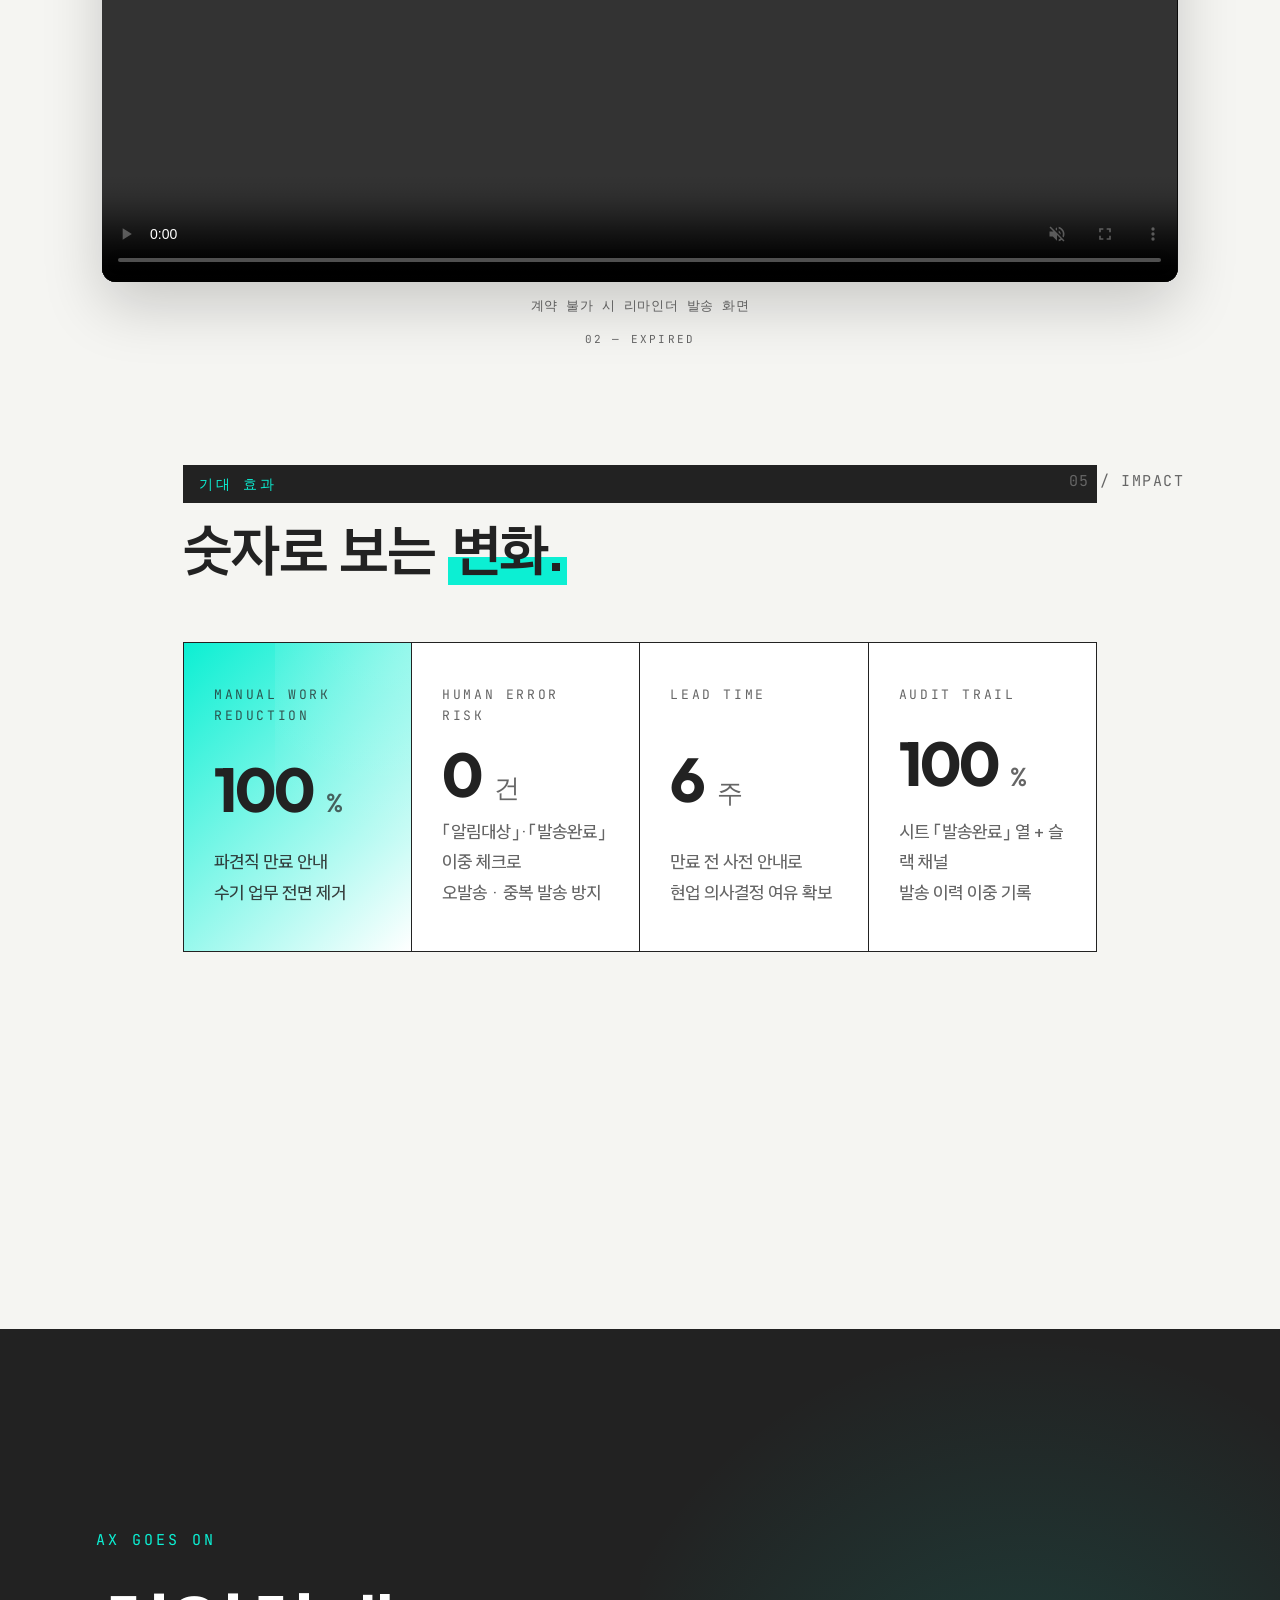
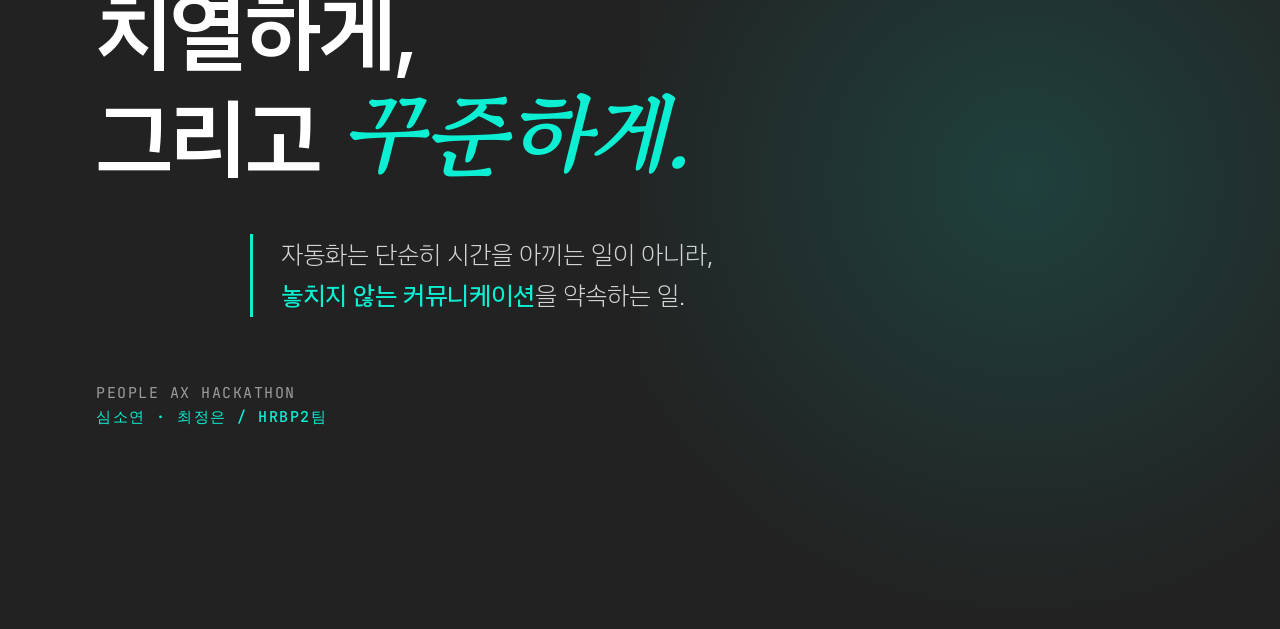
==== commit e3b72a3f: "Update text and comments in index.html" ====
--- a/index.html
+++ b/index.html
@@ -11,7 +11,6 @@
     <link href="https://fonts.googleapis.com/css2?family=Anton&display=swap" rel="stylesheet">
     <link href="https://fonts.googleapis.com/css2?family=BBH+Hegarty&family=Outfit:wght@100..900&display=swap" rel="stylesheet">
     <link href="https://fonts.googleapis.com/css2?family=Abril+Fatface&family=BBH+Hegarty&family=Outfit:wght@100..900&display=swap" rel="stylesheet">
-
     <link rel="stylesheet" href="css/style.css">
     <link rel="icon" type="image/x-icon" href="assets/favicon.ico">
   </head>
@@ -20,7 +19,7 @@
     <section class="hero">
       <div class="hero-top">
         <div class="track-badge">CHALLENGER TRACK</div>
-        <div class="meta"> PEOPLE AX HACKATHON 2026 <br> 2026.05 &nbsp;/&nbsp; HRBP2팀 </div>
+        <div class="meta"> PEOPLE AX HACKATHON 2026 <br> 발표일 2026.06.30 &nbsp;/&nbsp; HRBP2팀 </div>
       </div>
       <div class="hero-main">
         <div class="hero-tag">AI로 치열하게</div>
@@ -32,7 +31,7 @@
         </p>
       </div>
       <div class="hero-bottom">
-        <div class="author"> SUBMITTED BY <br>
+        <div class="author"> PRESENTED BY <br>
           <strong>HRBP2팀 / 심소연 · 최정은</strong>
         </div>
         <div class="hero-stats">
@@ -250,7 +249,6 @@
             <div class="node accent">채널 로그</div>
           </div>
         </div>
-
       </div>
     </section>
     <!-- ========== SLIDE 5: 자동화 맛보기 ========== -->
@@ -292,7 +290,7 @@
         <div class="problem-card">
           <div class="num">PAIN-01</div>
           <h3>시스템 단절 및 관리 사각지대</h3>
-          <p>WWorkday/우아한인사에 없어 수시로 시트 확인 필요 →<br>만료일을 놓치는 등 관리 사각지대 및 이슈 발생</p>
+          <p>Workday/우아한인사에 없어 수시로 시트 확인 필요 →<br>만료일을 놓치는 등 관리 사각지대 및 이슈 발생</p>
           <span class="pain-tag">MISS</span>
         </div>
         <div class="problem-card">
@@ -334,17 +332,19 @@
         </div>
       </div>
     </section>
-    <!-- ========== SLIDE 8: PROCESS — 5단계 + 듀얼 모드 ========== -->
+    <!-- ========== SLIDE 8: PROCESS — 5단계 ========== -->
     <section class="slide code-slide" id="ch04">
       <div class="slide-number">04 / PROCESS</div>
       <span class="slide-label">자동화 프로세스</span>
       <h2>5단계로 <span style="color: var(--mint);">끝.</span></h2>
-      <div class="process-flow"> 
+      <div class="process-flow">
         <div class="process-step">
           <div class="process-num">01</div>
           <div class="process-body">
             <h3>시트 스캔</h3>
-            <p><strong>AC=TRUE &amp; AL≠TRUE</strong> 인 행만 대상자로 추출 (만료 D-42)</p>
+            <p><strong>「알림대상」=TRUE</strong> 이고 <strong>「발송완료」가 아직 안 된</strong> 행만 대상자로 추출</p>
+            <p style="color: var(--text-muted); font-size: 0.92em;">「알림대상」은 계약 종료 <strong>6주(42일) 전</strong>부터 자동으로 켜집니다</p>
+            <div style="font-family:'JetBrains Mono',monospace; font-size:0.82em; color: var(--mint); margin-top:6px;">=IF(ISNUMBER($J8), TODAY() &gt;= $J8 - 42, FALSE)</div>
           </div>
         </div>
         <div class="process-connector"></div>
@@ -360,7 +360,7 @@
           <div class="process-num">03</div>
           <div class="process-body">
             <h3>조건 분기 본문 생성</h3>
-            <p>'연장 가능' 여부에 따라 <strong>본문 섹션 자동 선택</strong></p>
+            <p>'연장 가능' 여부에 따라 <strong>본문 내용 자동 선택</strong></p>
           </div>
         </div>
         <div class="process-connector"></div>
@@ -368,7 +368,7 @@
           <div class="process-num">04</div>
           <div class="process-body">
             <h3>발송 + 시트 기록</h3>
-            <p>메일 전송 성공 시 <strong>AL=TRUE</strong> 기록 → 중복 발송 방지</p>
+            <p>메일 전송 성공 시 <strong>「발송완료」 체크</strong> → 중복 발송 방지</p>
           </div>
         </div>
         <div class="process-connector"></div>
@@ -388,7 +388,7 @@
       <h2>같은 트리거, <span class="highlight">다른 메시지.</span></h2>
       <p class="subtitle">시트의 '비고' 한 칸이 발송될 메일 전체를 결정합니다.</p>
       <div class="ba-container">
-        <!-- CASE A: 연장 가능 — 흰 배경 + 민트 포인트 -->
+        <!-- CASE A: 연장 가능 -->
         <div class="ba-box ba-case-extend">
           <div class="ba-label">CASE A</div>
           <h3>연장 <span class="case-accent">가능</span></h3>
@@ -399,12 +399,12 @@
             <li>참조: 운영 담당자</li>
           </ul>
           <div class="ba-metric">
-            <div class="ba-metric-label">Body Section</div>
-            <div class="ba-metric-value">normalSection</div>
-          </div>
-        </div>
-    
-        <!-- CASE B: 연장 불가 — 어두운 배경 + 빨간 포인트 -->
+            <div class="ba-metric-label">본문 종류</div>
+            <div class="ba-metric-value">연장 안내 본문</div>
+          </div>
+        </div>
+
+        <!-- CASE B: 연장 불가 -->
         <div class="ba-box ba-case-expire">
           <div class="ba-label">CASE B</div>
           <h3>연장 <span class="case-accent">불가</span></h3>
@@ -415,17 +415,18 @@
             <li>참조: 현업 조직장</li>
           </ul>
           <div class="ba-metric">
-            <div class="ba-metric-label">Body Section</div>
-            <div class="ba-metric-value">forcedExpireSection</div>
+            <div class="ba-metric-label">본문 종류</div>
+            <div class="ba-metric-value">종료 안내 본문</div>
           </div>
         </div>
       </div>
       <div class="logic-code">
-        <span class="cmt">// 그룹 전원이 '연장 불가'인지 한 줄로 판정</span><br>
-        <span class="kw">const</span> isAllExtendBlocked = list.<span class="fn">every</span>(v =&gt; v.비고.<span class="fn">includes</span>(<span class="str">"연장불가"</span>));
+        <span class="cmt">// 발송 본문을 정하는 규칙</span><br>
+        같은 조직장 그룹의 <strong>전원</strong>이 '연장불가' &nbsp;→&nbsp; <strong>종료 안내 본문</strong>으로 발송<br>
+        한 명이라도 <strong>연장 가능</strong> &nbsp;→&nbsp; <strong>연장 안내 본문</strong>으로 발송
       </div>
       <div class="logic-note">
-        ※ 비고 텍스트의 <strong>최대 N개월</strong>, <strong>연장불가</strong>, <strong>연장계약 불가</strong> 패턴은 메일 본문에서 자동 빨간색 강조 처리됩니다.
+        ※ 비고 텍스트의 <strong>최대 N개월</strong>, <strong>연장불가</strong>, <strong>연장계약 불가</strong> 표현은 메일 본문에서 자동으로 빨간색 강조됩니다.
       </div>
     </section>
     <!-- ========== SLIDE 10: PREVIEW (스크린샷) ========== -->
@@ -454,7 +455,7 @@
       <div class="slide-number">04 / PROCESS</div>
       <span class="slide-label">실제 동작 · 1/2</span>
       <h2>연장 <span class="highlight">가능</span> 케이스.</h2>
-      <p class="subtitle">총 계약 기간 23개월 미만 — normalSection 본문 자동 적용</p>
+      <p class="subtitle">총 계약 기간 23개월 미만 — 연장 안내 본문 자동 적용</p>
       <div class="video-stage">
         <div class="video-frame">
           <video autoplay controls loop muted playsinline preload="metadata">
@@ -476,7 +477,7 @@
       <div class="slide-number">04 / PROCESS</div>
       <span class="slide-label">실제 동작 · 2/2</span>
       <h2>연장 <span class="highlight">불가</span> 케이스.</h2>
-      <p class="subtitle">총 계약 기간 23개월 이상 — forcedExpireSection 본문 자동 적용</p>
+      <p class="subtitle">총 계약 기간 23개월 이상 — 종료 안내 본문 자동 적용</p>
       <div class="video-stage">
         <div class="video-frame">
           <video autoplay controls loop muted playsinline preload="metadata">
@@ -507,7 +508,7 @@
         <div class="metric-card">
           <div class="metric-top">Human Error Risk</div>
           <div class="metric-value">0 <span class="metric-unit">건</span></div>
-          <div class="metric-label">AC + AL 이중 체크로 <br>오발송 · 중복 발송 방지</div>
+          <div class="metric-label">「알림대상」·「발송완료」 이중 체크로 <br>오발송 · 중복 발송 방지</div>
         </div>
         <div class="metric-card">
           <div class="metric-top">Lead Time</div>
@@ -517,7 +518,7 @@
         <div class="metric-card">
           <div class="metric-top">Audit Trail</div>
           <div class="metric-value">100 <span class="metric-unit">%</span></div>
-          <div class="metric-label">시트 AL 컬럼 + 슬랙 채널 <br>발송 이력 이중 기록</div>
+          <div class="metric-label">시트 「발송완료」 열 + 슬랙 채널 <br>발송 이력 이중 기록</div>
         </div>
       </div>
     </section>
@@ -532,14 +533,13 @@
         <strong>심소연 · 최정은 / HRBP2팀</strong>
       </div>
     </section>
-    
+
     <!-- ========== IMAGE LIGHTBOX ========== -->
     <div class="lightbox" id="lightbox" role="dialog" aria-modal="true" aria-label="이미지 확대 보기" aria-hidden="true">
       <button class="lightbox-close" id="lightboxClose" aria-label="닫기">×</button>
       <img class="lightbox-img" id="lightboxImg" src="" alt="">
       <div class="lightbox-caption" id="lightboxCaption"></div>
     </div>
-
     <!-- ========== SLIDE NAVIGATION ========== -->
     <div class="nav-progress" id="navProgress"></div>
     <nav class="slide-nav" aria-label="슬라이드 네비게이션">
@@ -560,7 +560,7 @@
         const prevBtn = document.getElementById('prevBtn');
         const nextBtn = document.getElementById('nextBtn');
         const currentEl = document.getElementById('currentSlide');
-        const currentInput = document.getElementById('currentInput');  // ✅ 추가
+        const currentInput = document.getElementById('currentInput');
         const totalEl = document.getElementById('totalSlide');
         const progressEl = document.getElementById('navProgress');
         totalEl.textContent = String(total).padStart(2, '0');
@@ -568,7 +568,7 @@
         const lightboxImg = document.getElementById('lightboxImg');
         const lightboxCaption = document.getElementById('lightboxCaption');
         const lightboxClose = document.getElementById('lightboxClose');
-    
+
         function updateIndicator() {
           currentEl.textContent = String(current + 1).padStart(2, '0');
           prevBtn.disabled = (current === 0);
@@ -576,15 +576,15 @@
           const pct = ((current + 1) / total) * 100;
           progressEl.style.width = pct + '%';
         }
-    
+
         function goToSlide(index) {
           if (index < 0 || index >= total) return;
           current = index;
           slides[current].scrollIntoView({ behavior: 'smooth', block: 'start' });
           updateIndicator();
         }
-    
-        // ===== ✅ 페이지 번호 클릭 → 입력 → 점프 =====
+
+        // ===== 페이지 번호 클릭 → 입력 → 점프 =====
         function openInput() {
           currentEl.classList.add('hidden');
           currentInput.classList.add('active');
@@ -592,7 +592,7 @@
           currentInput.focus();
           currentInput.select();
         }
-    
+
         function closeInput(jump) {
           if (jump) {
             const val = parseInt(currentInput.value, 10);
@@ -603,21 +603,17 @@
           currentInput.classList.remove('active');
           currentEl.classList.remove('hidden');
         }
-    
-        // 클릭으로 입력 열기
+
         currentEl.addEventListener('click', openInput);
-    
-        // 키보드 접근성 — Enter/Space로도 입력 열기
+
         currentEl.addEventListener('keydown', (e) => {
           if (e.key === 'Enter' || e.key === ' ') {
             e.preventDefault();
             openInput();
           }
         });
-    
-        // Enter 키로 이동, Esc로 취소
+
         currentInput.addEventListener('keydown', (e) => {
-          // ⚠️ 전역 키 리스너로 전파되지 않게 먼저 막기
           e.stopPropagation();
           if (e.key === 'Enter') {
             e.preventDefault();
@@ -627,20 +623,17 @@
             closeInput(false);
           }
         });
-    
-        // 포커스 잃으면 자동 적용
+
         currentInput.addEventListener('blur', () => closeInput(true));
-    
+
         // ===== 슬라이드 네비게이션 버튼 =====
         prevBtn.addEventListener('click', () => goToSlide(current - 1));
         nextBtn.addEventListener('click', () => goToSlide(current + 1));
-    
+
         // ===== 전역 키보드 단축키 =====
         document.addEventListener('keydown', (e) => {
-          // ✅ 입력창이 열려있으면 무시
           if (document.activeElement === currentInput) return;
-          
-          // ✅ 라이트박스가 열려있을 때 ESC만 처리, 나머지 무시
+
           if (lightbox.classList.contains('active')) {
             if (e.key === 'Escape') {
               e.preventDefault();
@@ -648,7 +641,7 @@
             }
             return;
           }
-          
+
           if (e.key === 'ArrowRight' || e.key === 'PageDown' || e.key === ' ') {
             e.preventDefault();
             goToSlide(current + 1);
@@ -663,15 +656,15 @@
             goToSlide(total - 1);
           }
         });
-    
+
         // ===== 영상 로드/에러 핸들링 + 활성 슬라이드 자동 재생 =====
         document.querySelectorAll('.video-frame video').forEach(v => {
           const placeholder = v.parentElement.querySelector('.video-placeholder');
-    
+
           v.addEventListener('loadedmetadata', () => {
             if (placeholder) placeholder.style.display = 'none';
           });
-    
+
           v.addEventListener('error', () => {
             const src = v.querySelector('source')?.src || '';
             console.error('[video error]', src);
@@ -684,7 +677,7 @@
             }
           });
         });
-    
+
         const videoObserver = new IntersectionObserver((entries) => {
           entries.forEach(entry => {
             const v = entry.target;
@@ -696,7 +689,7 @@
           });
         }, { threshold: [0, 0.5, 1] });
         document.querySelectorAll('.video-frame video').forEach(v => videoObserver.observe(v));
-    
+
         const observer = new IntersectionObserver((entries) => {
           entries.forEach(entry => {
             if (entry.isIntersecting && entry.intersectionRatio > 0.5) {
@@ -709,57 +702,47 @@
           });
         }, { threshold: [0.5] });
         slides.forEach(slide => observer.observe(slide));
-
         function openLightbox(src, alt, captionText) {
           lightboxImg.src = src;
           lightboxImg.alt = alt || '';
           lightboxCaption.textContent = captionText || '';
           lightbox.classList.add('active');
           lightbox.setAttribute('aria-hidden', 'false');
-          // 배경 스크롤 잠금
           document.body.style.overflow = 'hidden';
           lightboxClose.focus();
         }
-        
+
         function closeLightbox() {
           lightbox.classList.remove('active');
           lightbox.setAttribute('aria-hidden', 'true');
           document.body.style.overflow = '';
-          // src 비우기 (다음 열기 전 깜빡임 방지용으로 약간 지연)
           setTimeout(() => {
             if (!lightbox.classList.contains('active')) {
               lightboxImg.src = '';
             }
           }, 300);
         }
-        
-        // 모든 screenshot-img에 클릭 이벤트 바인딩
+
         document.querySelectorAll('.screenshot-img').forEach(img => {
           img.addEventListener('click', () => {
-            // 같은 div 안에 있는 caption 텍스트 자동 탐색
             const wrapper = img.closest('div');
             const captionEl = wrapper ? wrapper.querySelector('.screenshot-caption') : null;
             const captionText = captionEl ? captionEl.textContent.trim() : '';
             openLightbox(img.src, img.alt, captionText);
           });
         });
-        
-        // 닫기 — X 버튼 클릭
+
         lightboxClose.addEventListener('click', closeLightbox);
-        
-        // 닫기 — 배경 클릭 (이미지 자체 클릭은 무시)
+
         lightbox.addEventListener('click', (e) => {
           if (e.target === lightbox) {
             closeLightbox();
           }
         });
 
-        
         updateIndicator();
       })();
     </script>
 
-
-    
   </body>
 </html>
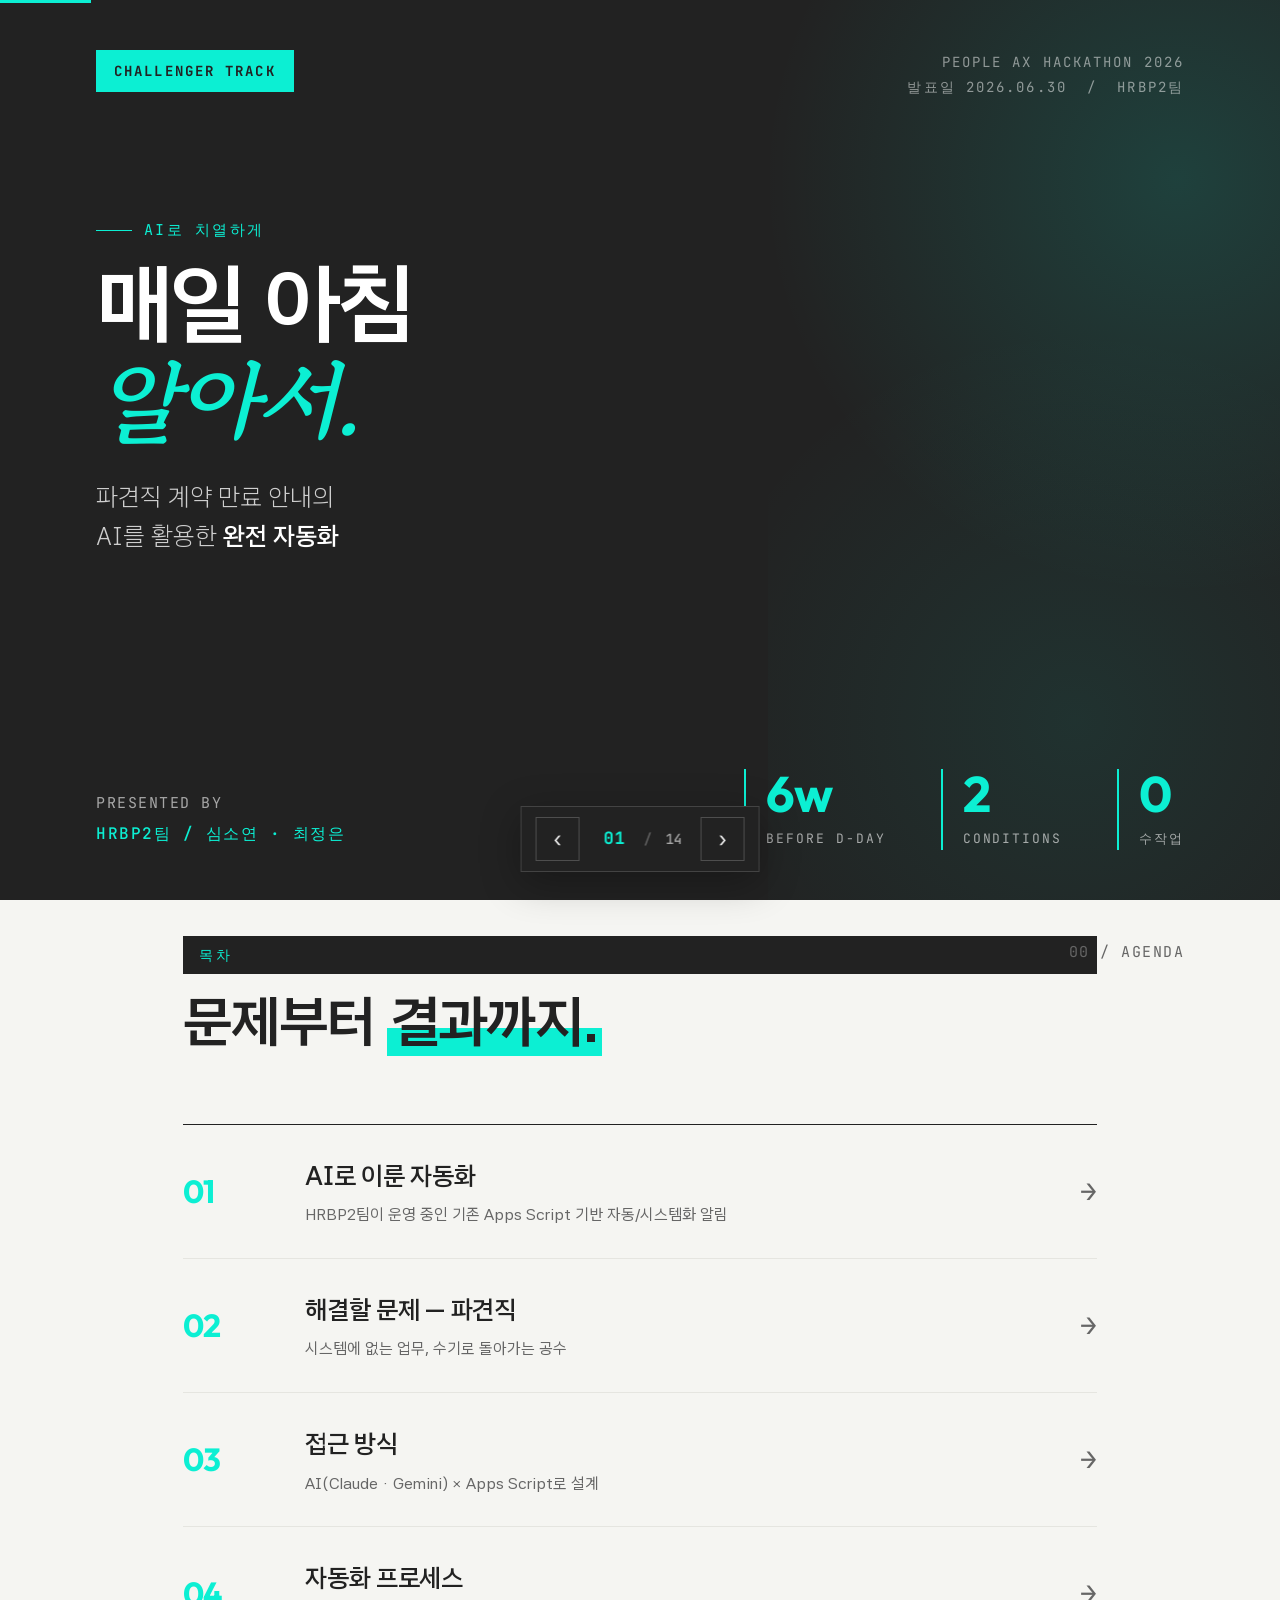
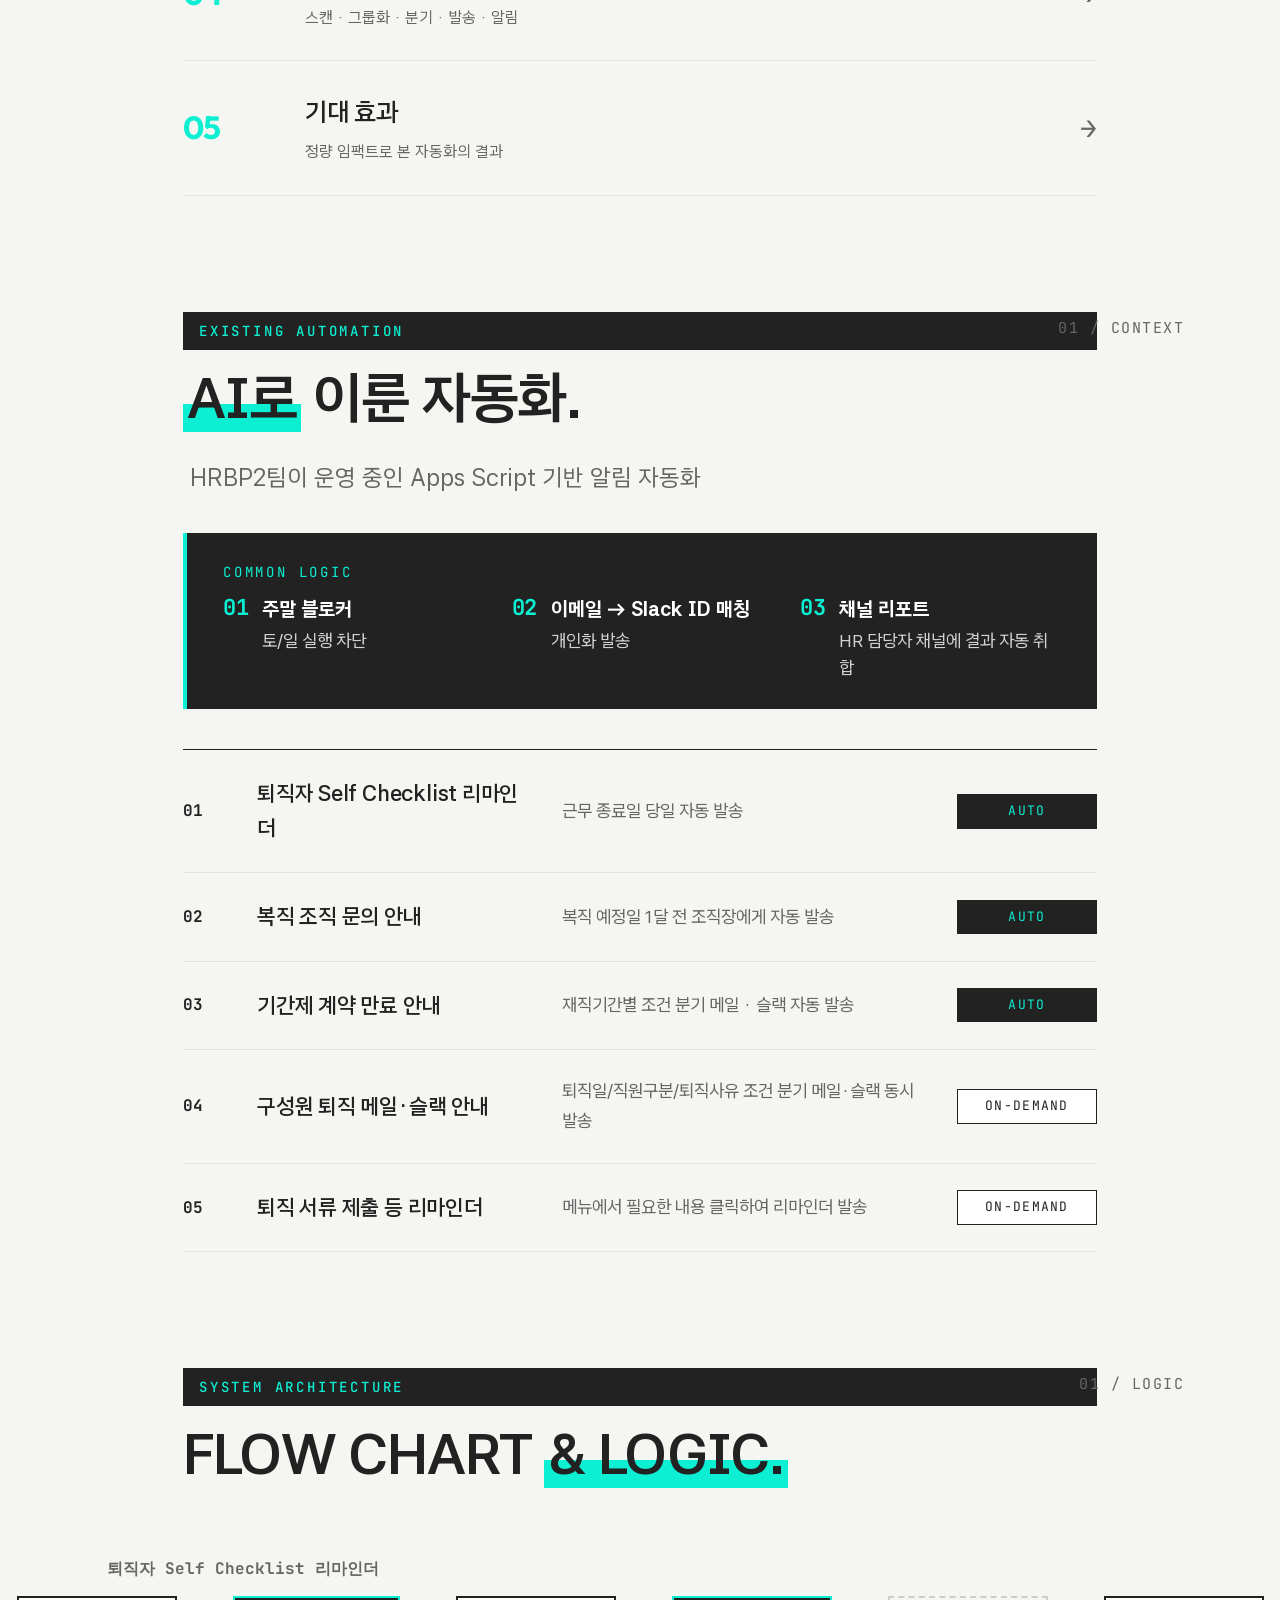
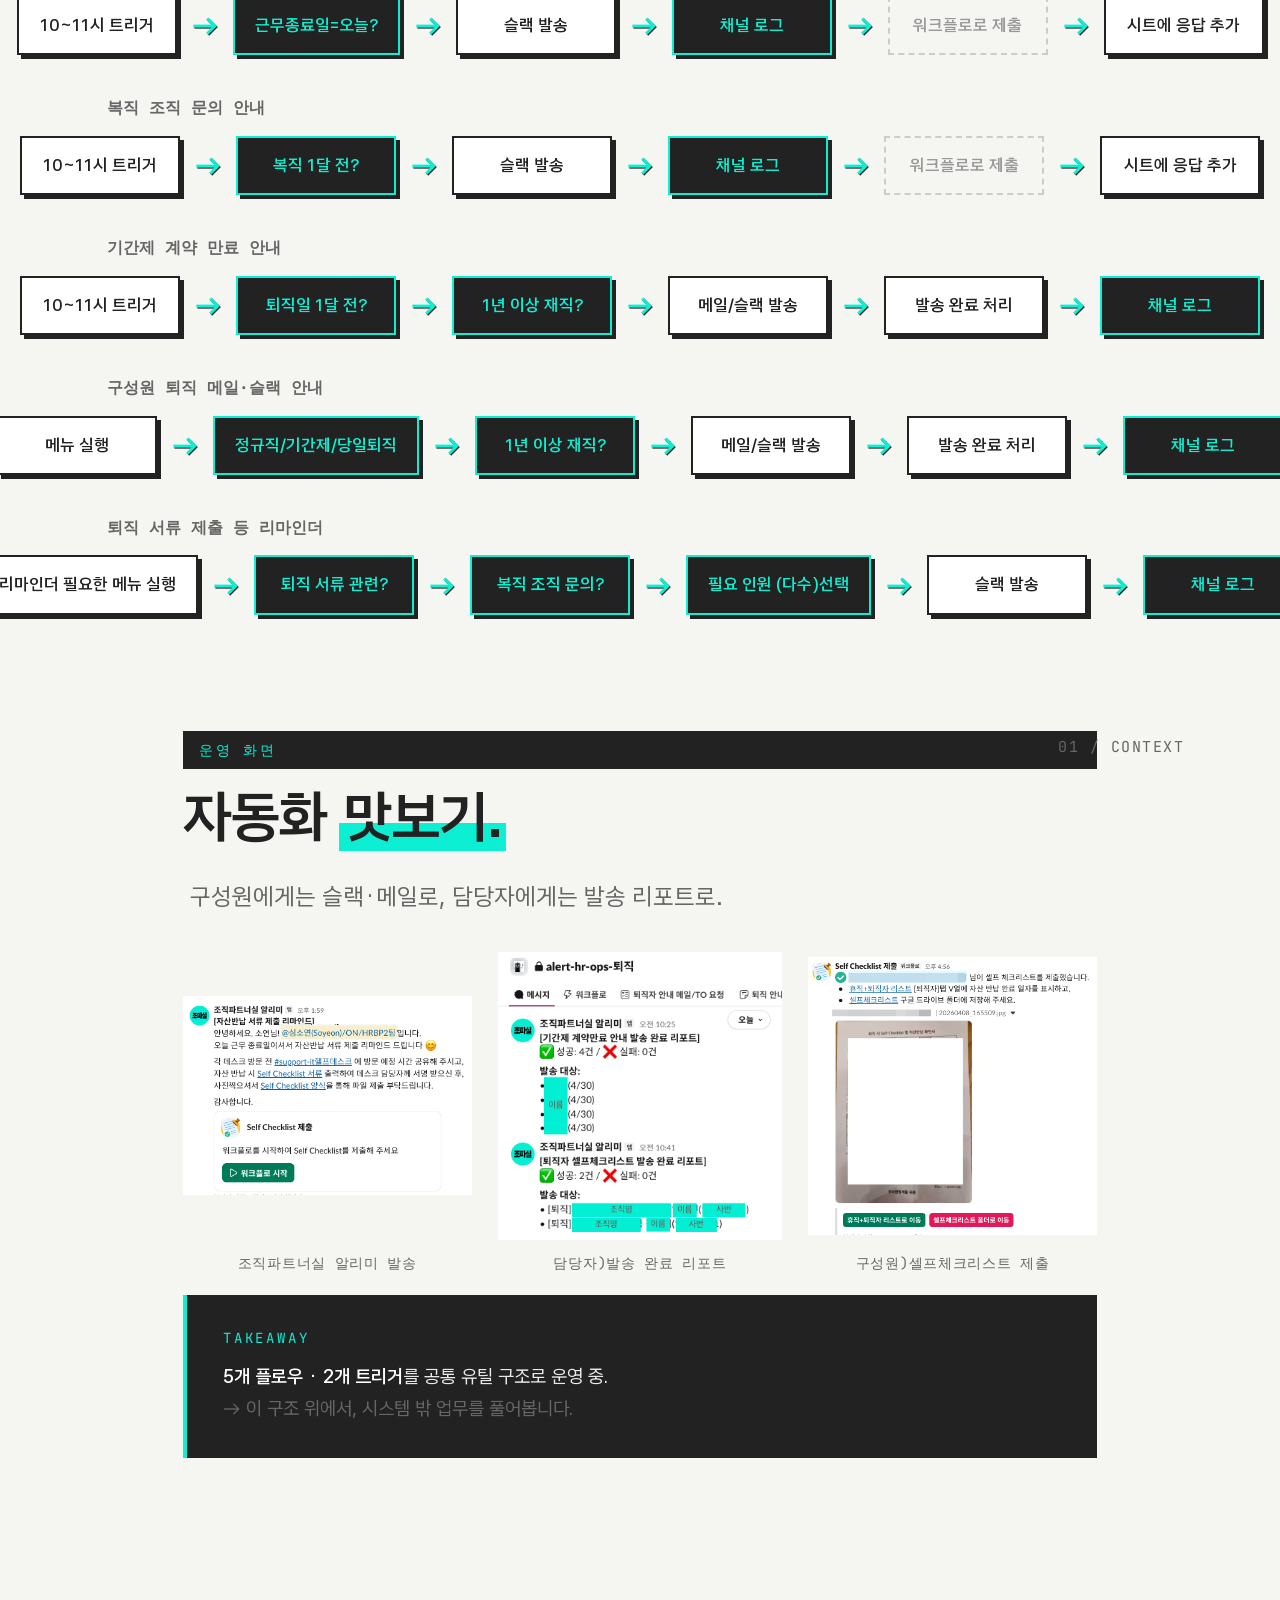
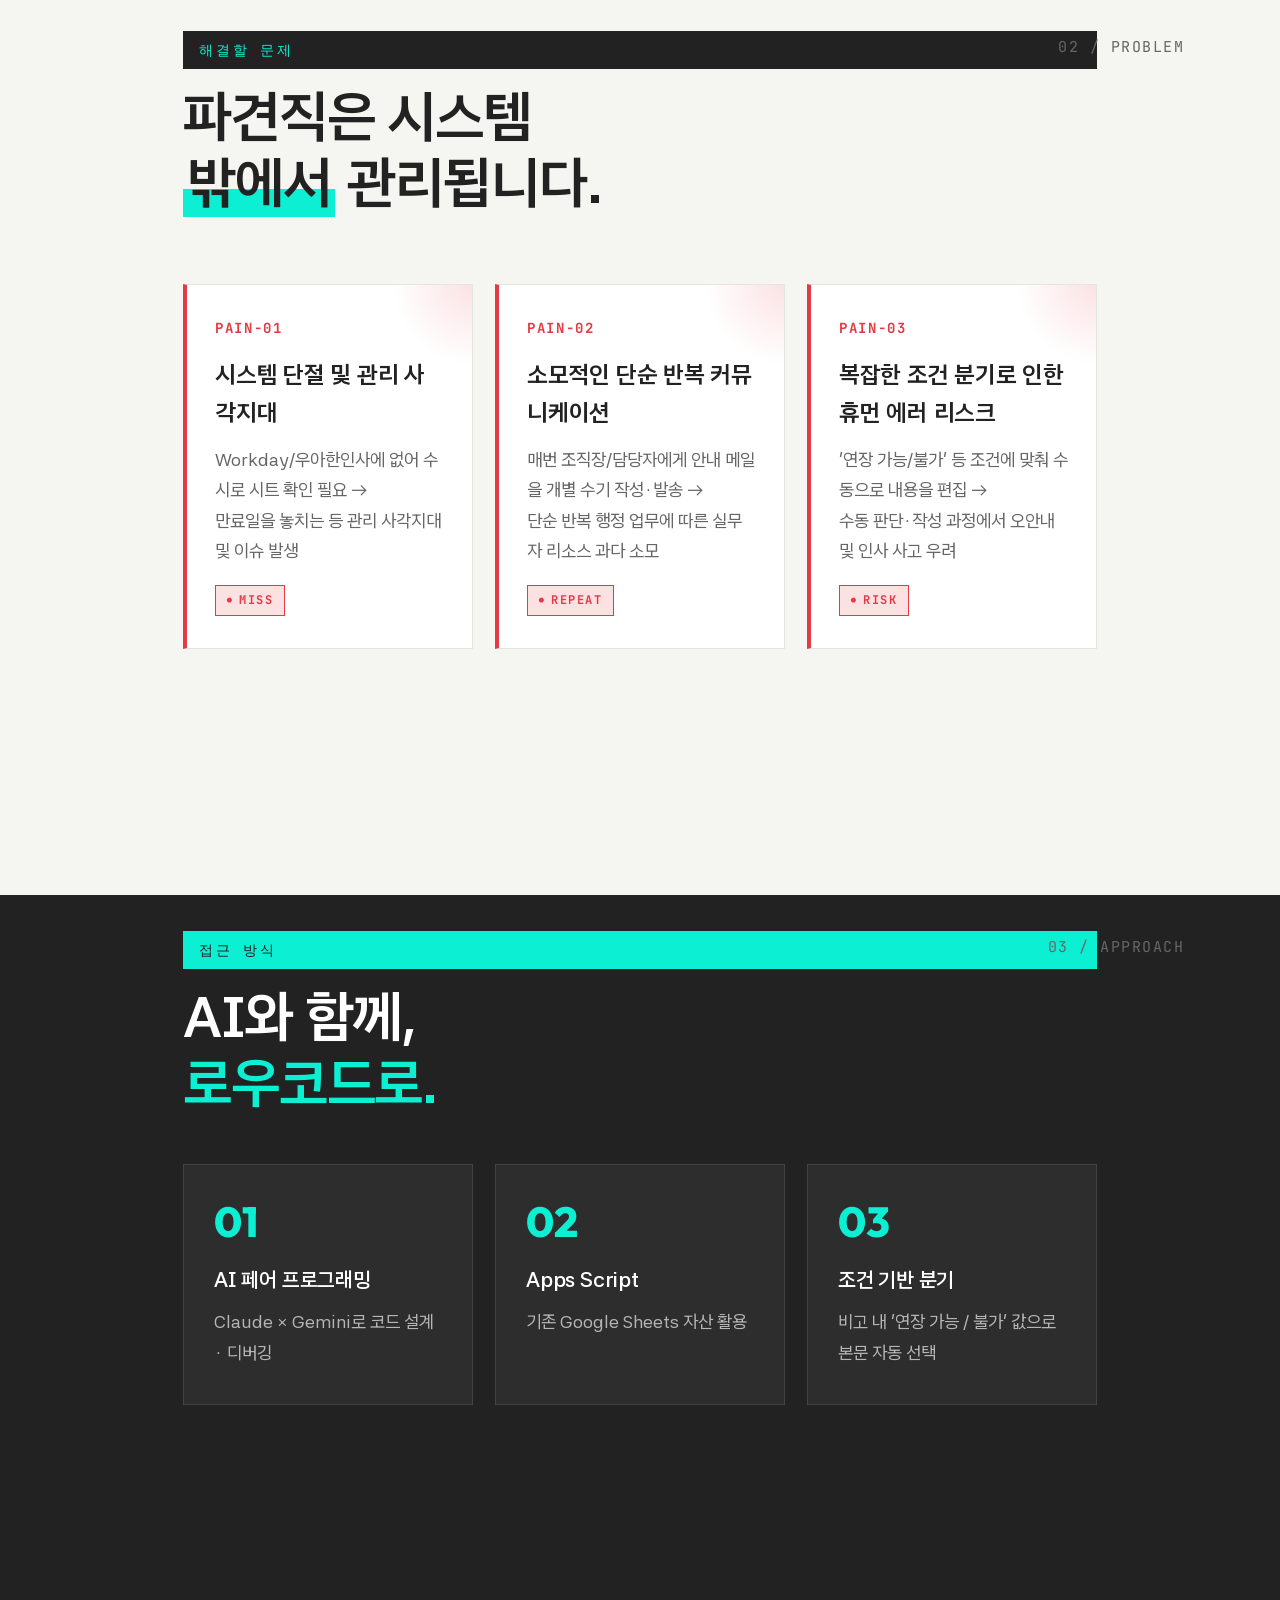
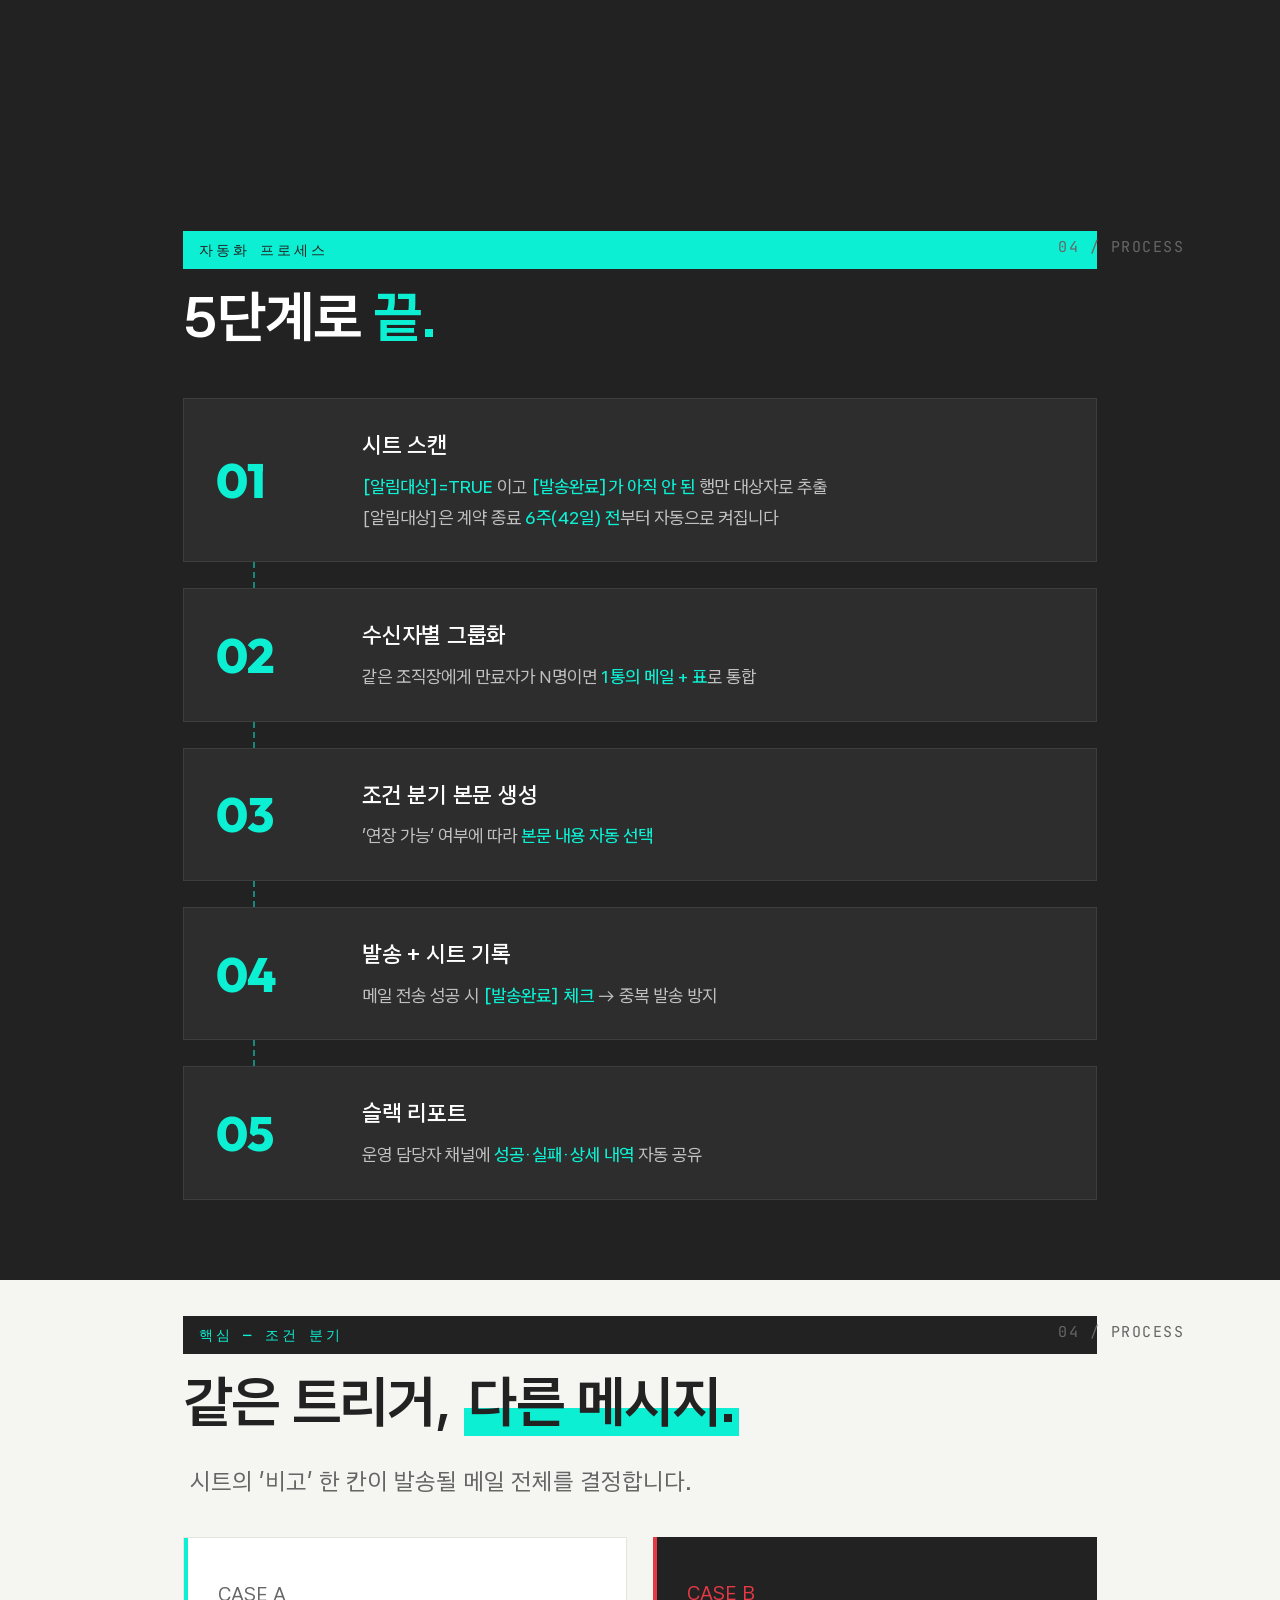
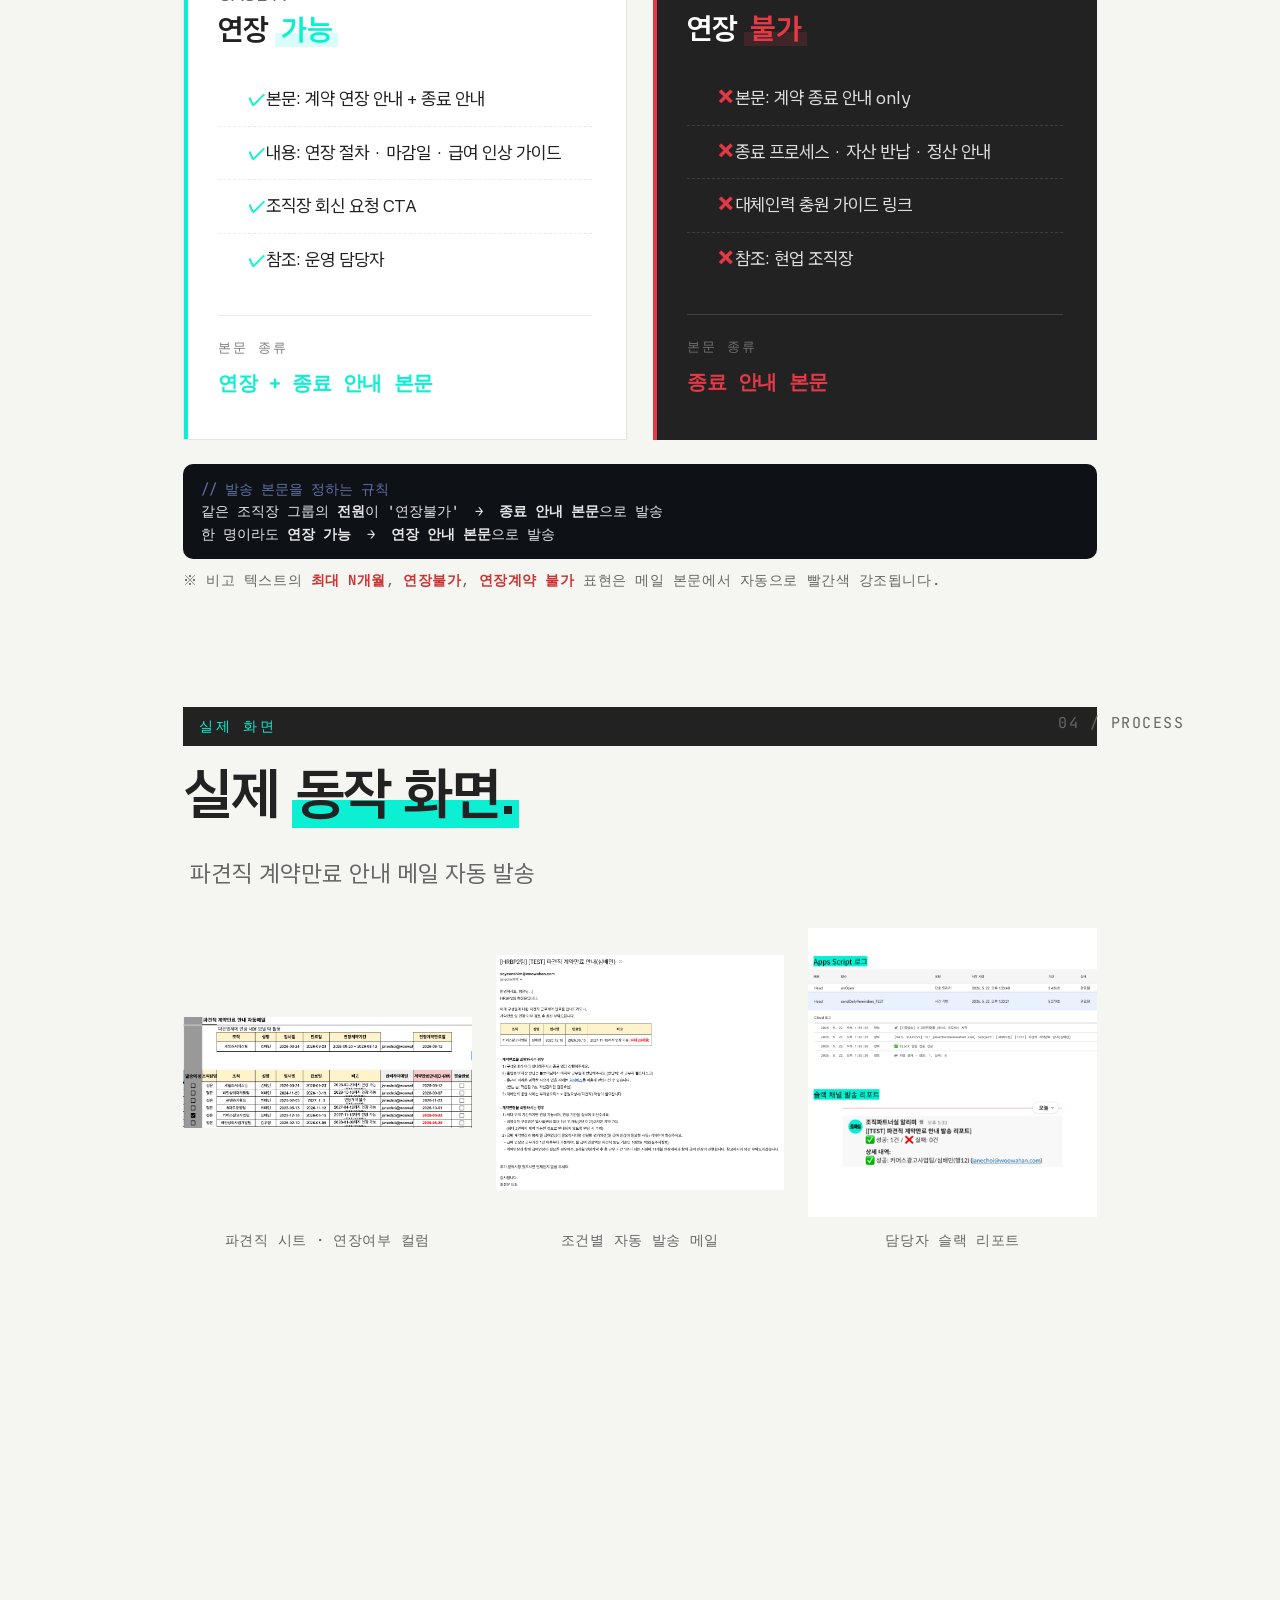
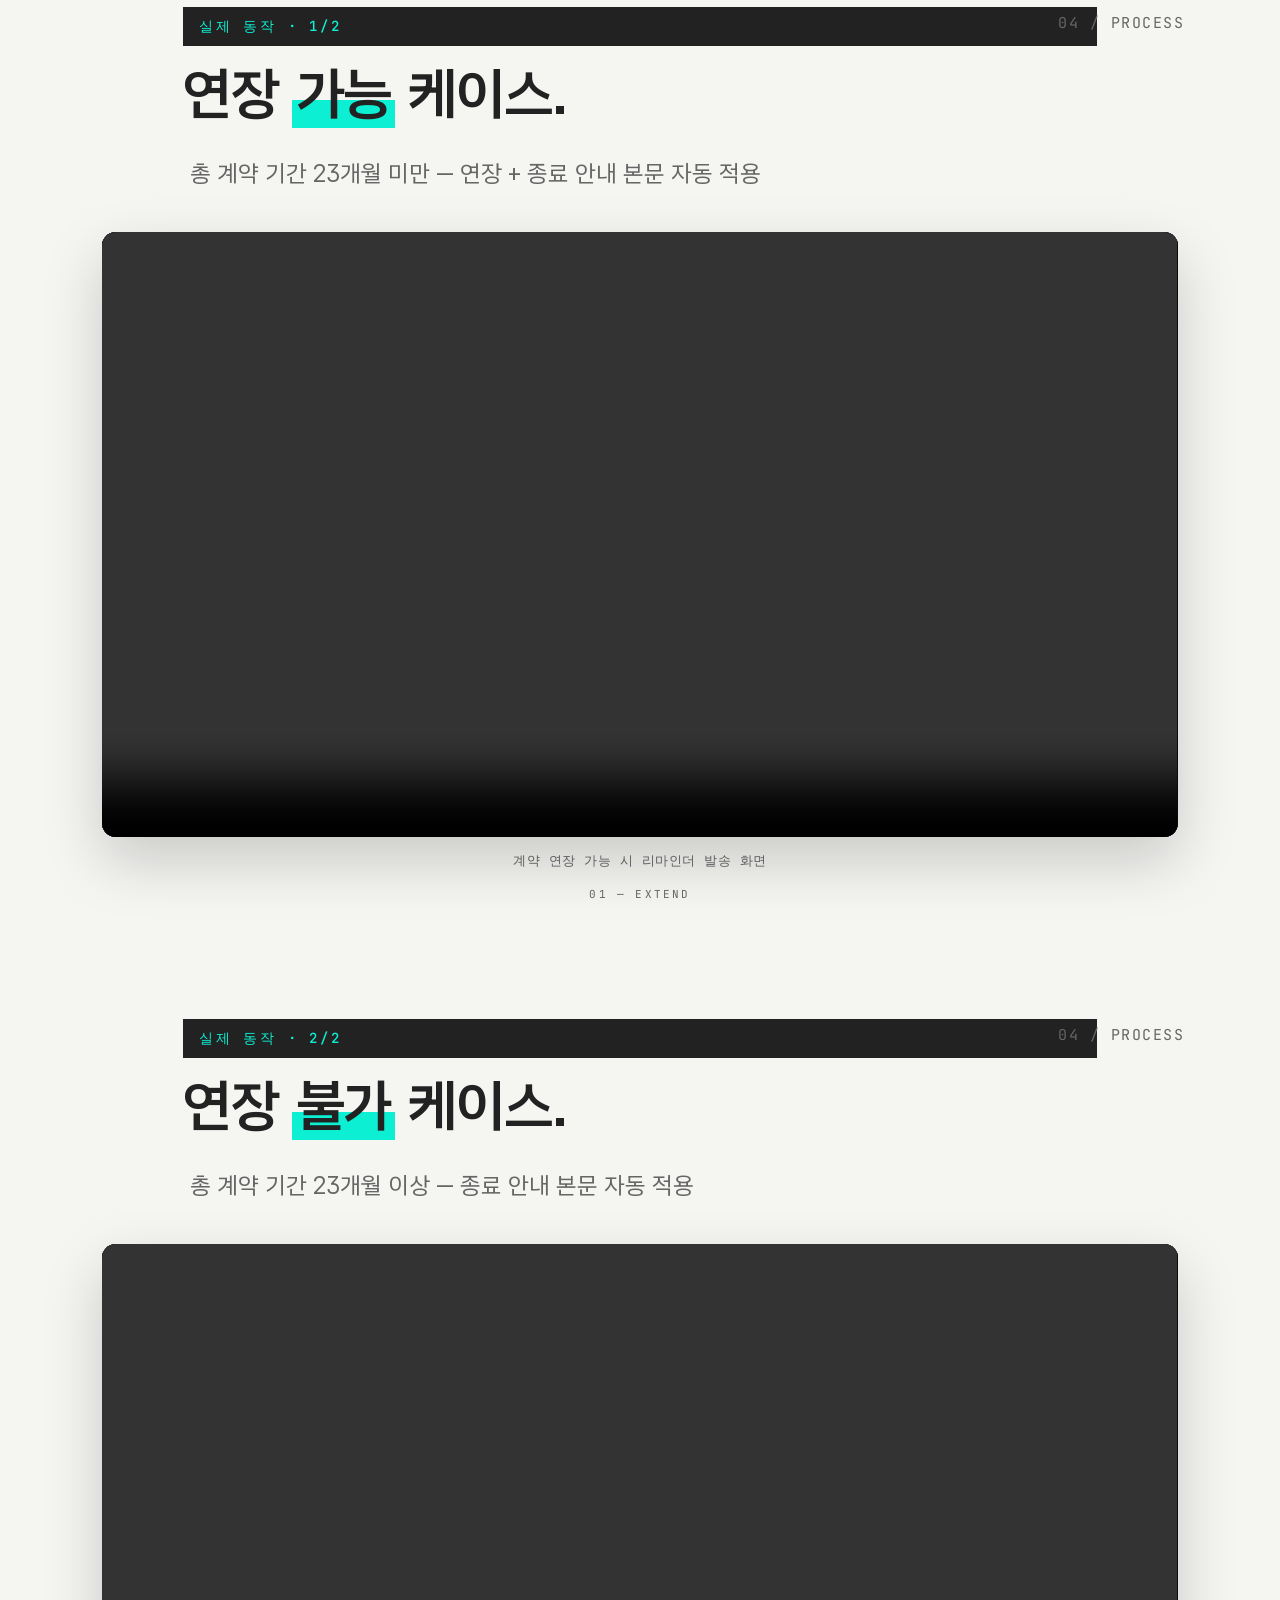
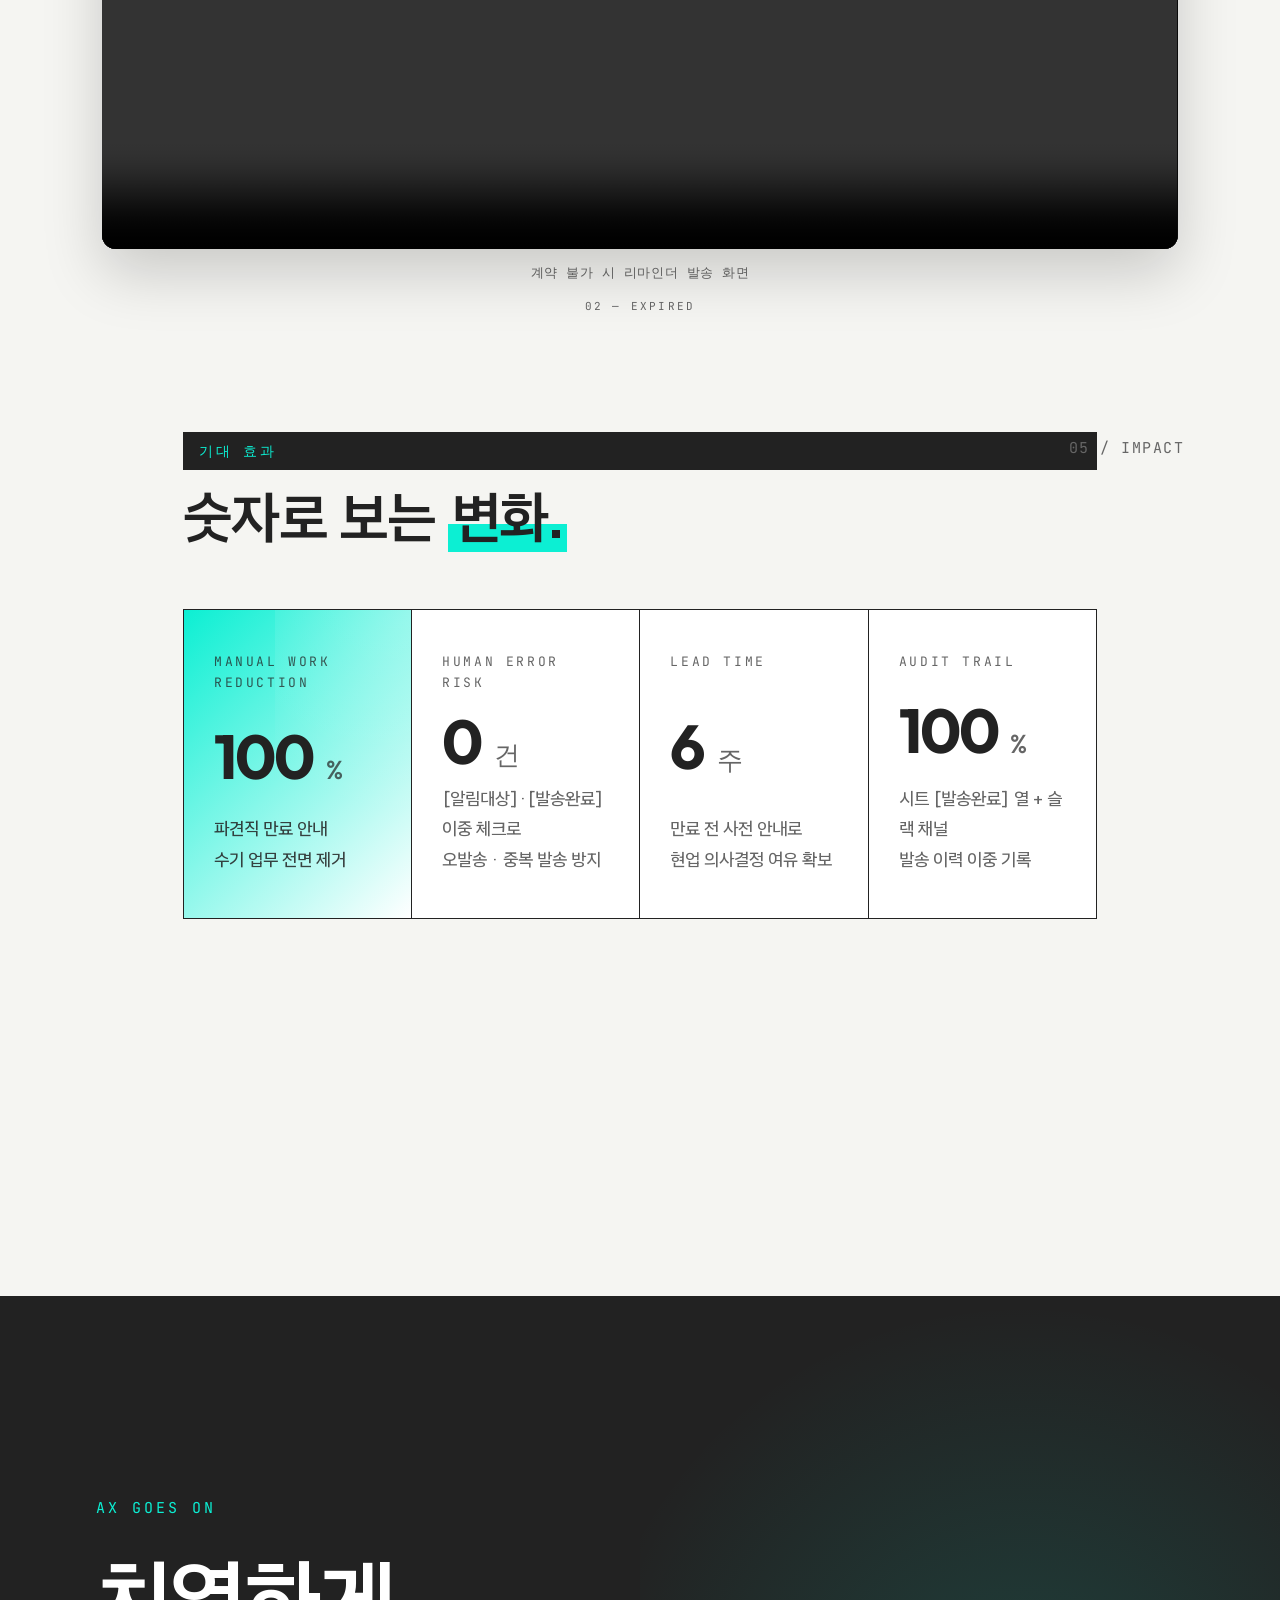
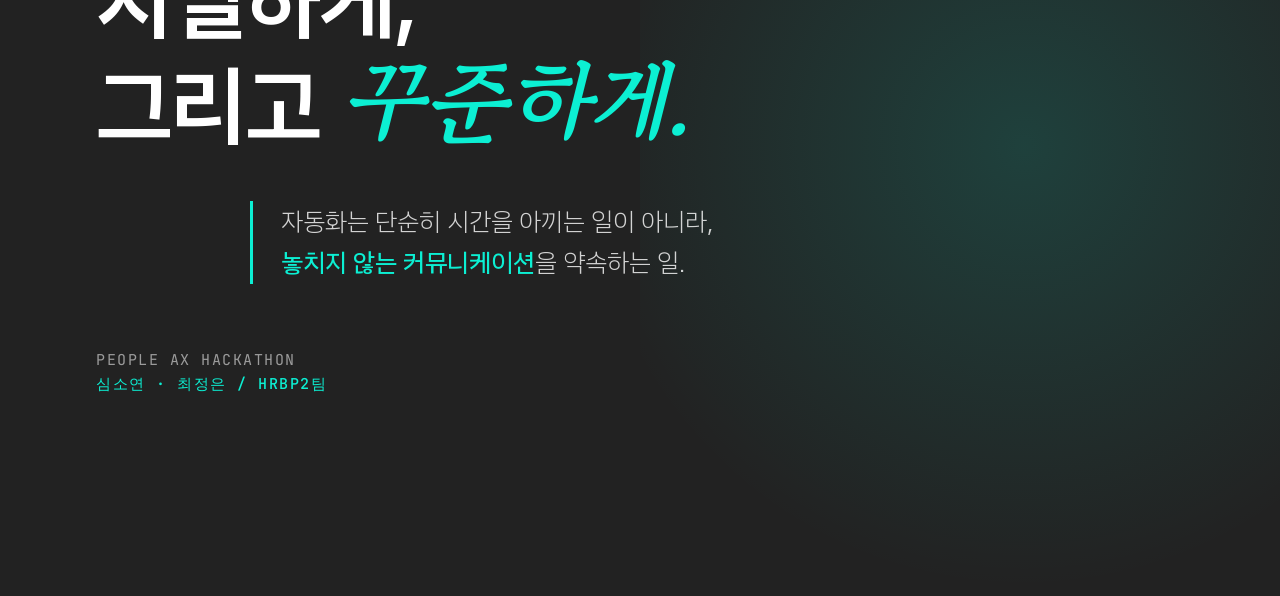
==== commit 8ae51c92: "Update index.html" ====
--- a/index.html
+++ b/index.html
@@ -342,9 +342,8 @@
           <div class="process-num">01</div>
           <div class="process-body">
             <h3>시트 스캔</h3>
-            <p><strong>「알림대상」=TRUE</strong> 이고 <strong>「발송완료」가 아직 안 된</strong> 행만 대상자로 추출</p>
-            <p style="color: var(--text-muted); font-size: 0.92em;">「알림대상」은 계약 종료 <strong>6주(42일) 전</strong>부터 자동으로 켜집니다</p>
-            <div style="font-family:'JetBrains Mono',monospace; font-size:0.82em; color: var(--mint); margin-top:6px;">=IF(ISNUMBER($J8), TODAY() &gt;= $J8 - 42, FALSE)</div>
+            <p><strong>[알림대상]=TRUE</strong> 이고 <strong>[발송완료]가 아직 안 된</strong> 행만 대상자로 추출</p>
+            <p>[알림대상]은 계약 종료 <strong>6주(42일) 전</strong>부터 자동으로 켜집니다</p>
           </div>
         </div>
         <div class="process-connector"></div>
@@ -368,7 +367,7 @@
           <div class="process-num">04</div>
           <div class="process-body">
             <h3>발송 + 시트 기록</h3>
-            <p>메일 전송 성공 시 <strong>「발송완료」 체크</strong> → 중복 발송 방지</p>
+            <p>메일 전송 성공 시 <strong>[발송완료] 체크</strong> → 중복 발송 방지</p>
           </div>
         </div>
         <div class="process-connector"></div>
@@ -400,7 +399,7 @@
           </ul>
           <div class="ba-metric">
             <div class="ba-metric-label">본문 종류</div>
-            <div class="ba-metric-value">연장 안내 본문</div>
+            <div class="ba-metric-value">연장 + 종료 안내 본문</div>
           </div>
         </div>
 
@@ -455,7 +454,7 @@
       <div class="slide-number">04 / PROCESS</div>
       <span class="slide-label">실제 동작 · 1/2</span>
       <h2>연장 <span class="highlight">가능</span> 케이스.</h2>
-      <p class="subtitle">총 계약 기간 23개월 미만 — 연장 안내 본문 자동 적용</p>
+      <p class="subtitle">총 계약 기간 23개월 미만 — 연장 + 종료 안내 본문 자동 적용</p>
       <div class="video-stage">
         <div class="video-frame">
           <video autoplay controls loop muted playsinline preload="metadata">
@@ -508,7 +507,7 @@
         <div class="metric-card">
           <div class="metric-top">Human Error Risk</div>
           <div class="metric-value">0 <span class="metric-unit">건</span></div>
-          <div class="metric-label">「알림대상」·「발송완료」 이중 체크로 <br>오발송 · 중복 발송 방지</div>
+          <div class="metric-label">[알림대상]·[발송완료] 이중 체크로 <br>오발송 · 중복 발송 방지</div>
         </div>
         <div class="metric-card">
           <div class="metric-top">Lead Time</div>
@@ -518,7 +517,7 @@
         <div class="metric-card">
           <div class="metric-top">Audit Trail</div>
           <div class="metric-value">100 <span class="metric-unit">%</span></div>
-          <div class="metric-label">시트 「발송완료」 열 + 슬랙 채널 <br>발송 이력 이중 기록</div>
+          <div class="metric-label">시트 [발송완료] 열 + 슬랙 채널 <br>발송 이력 이중 기록</div>
         </div>
       </div>
     </section>
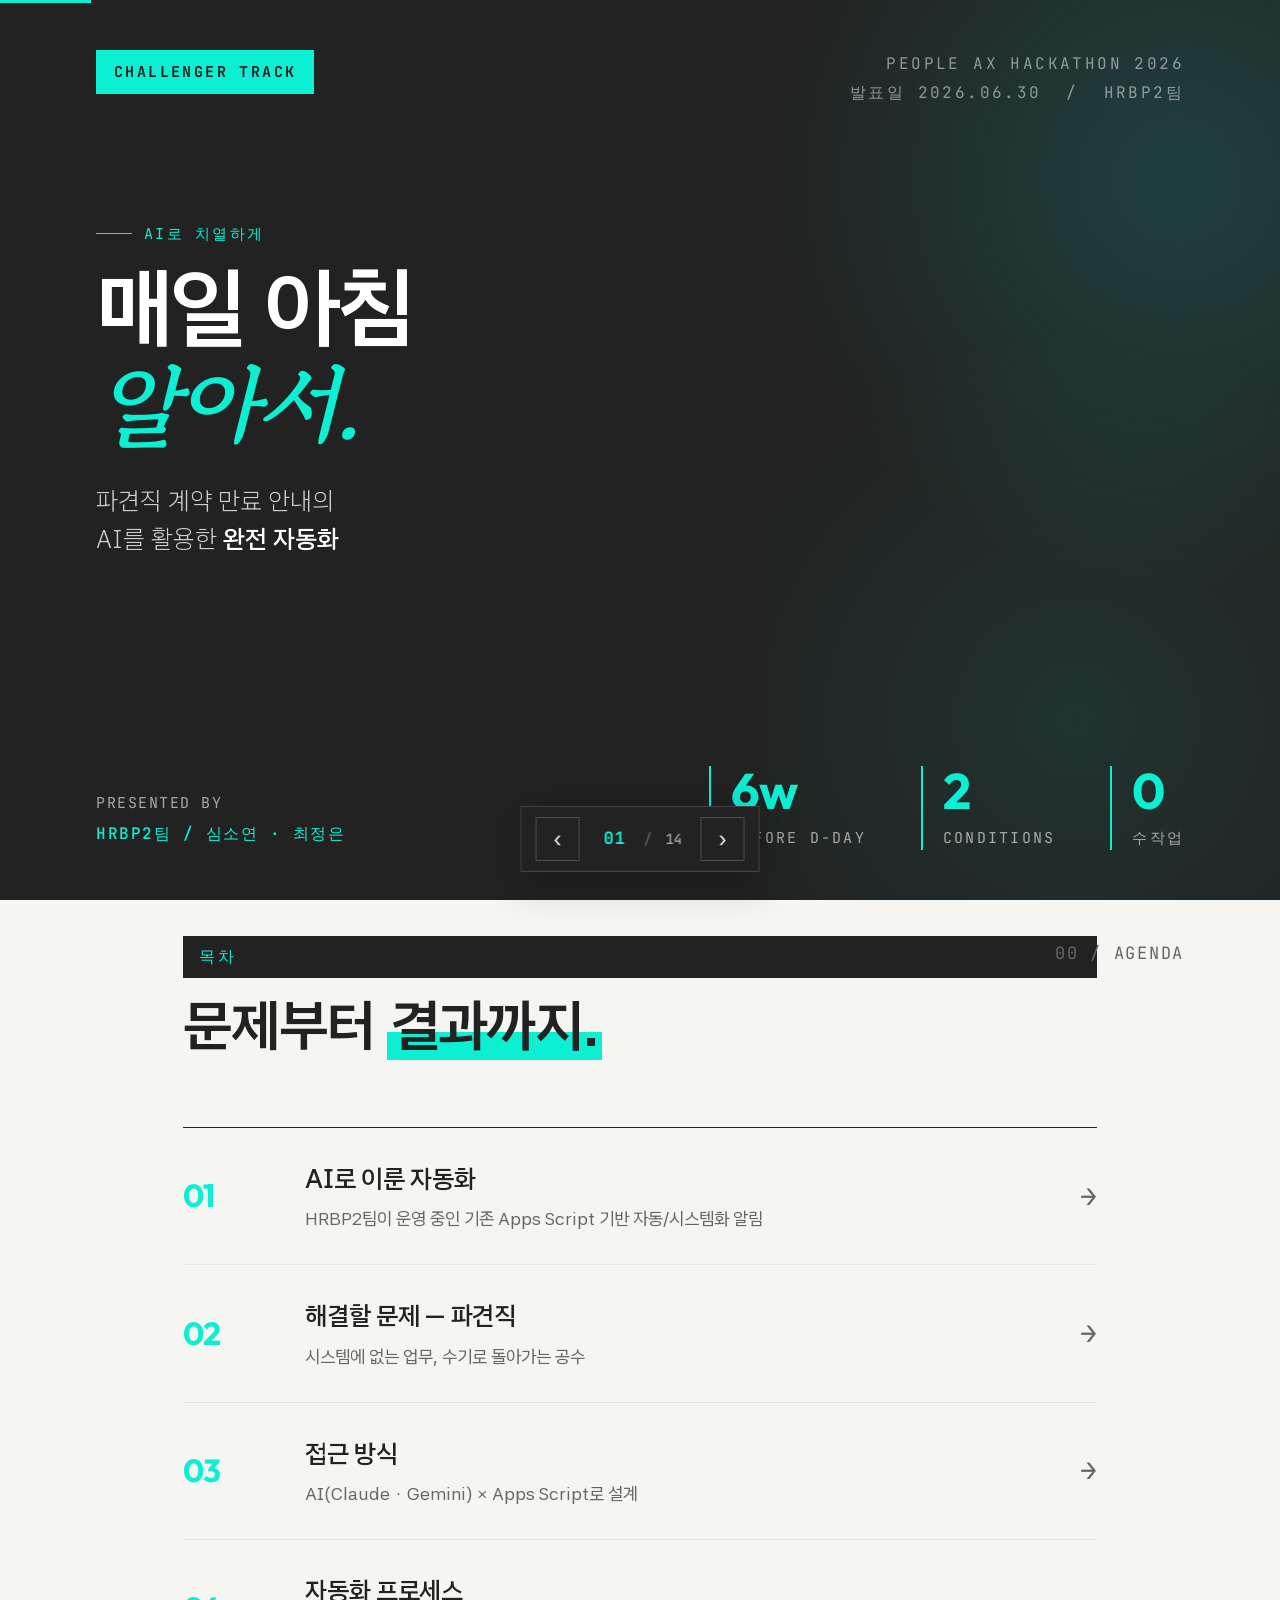
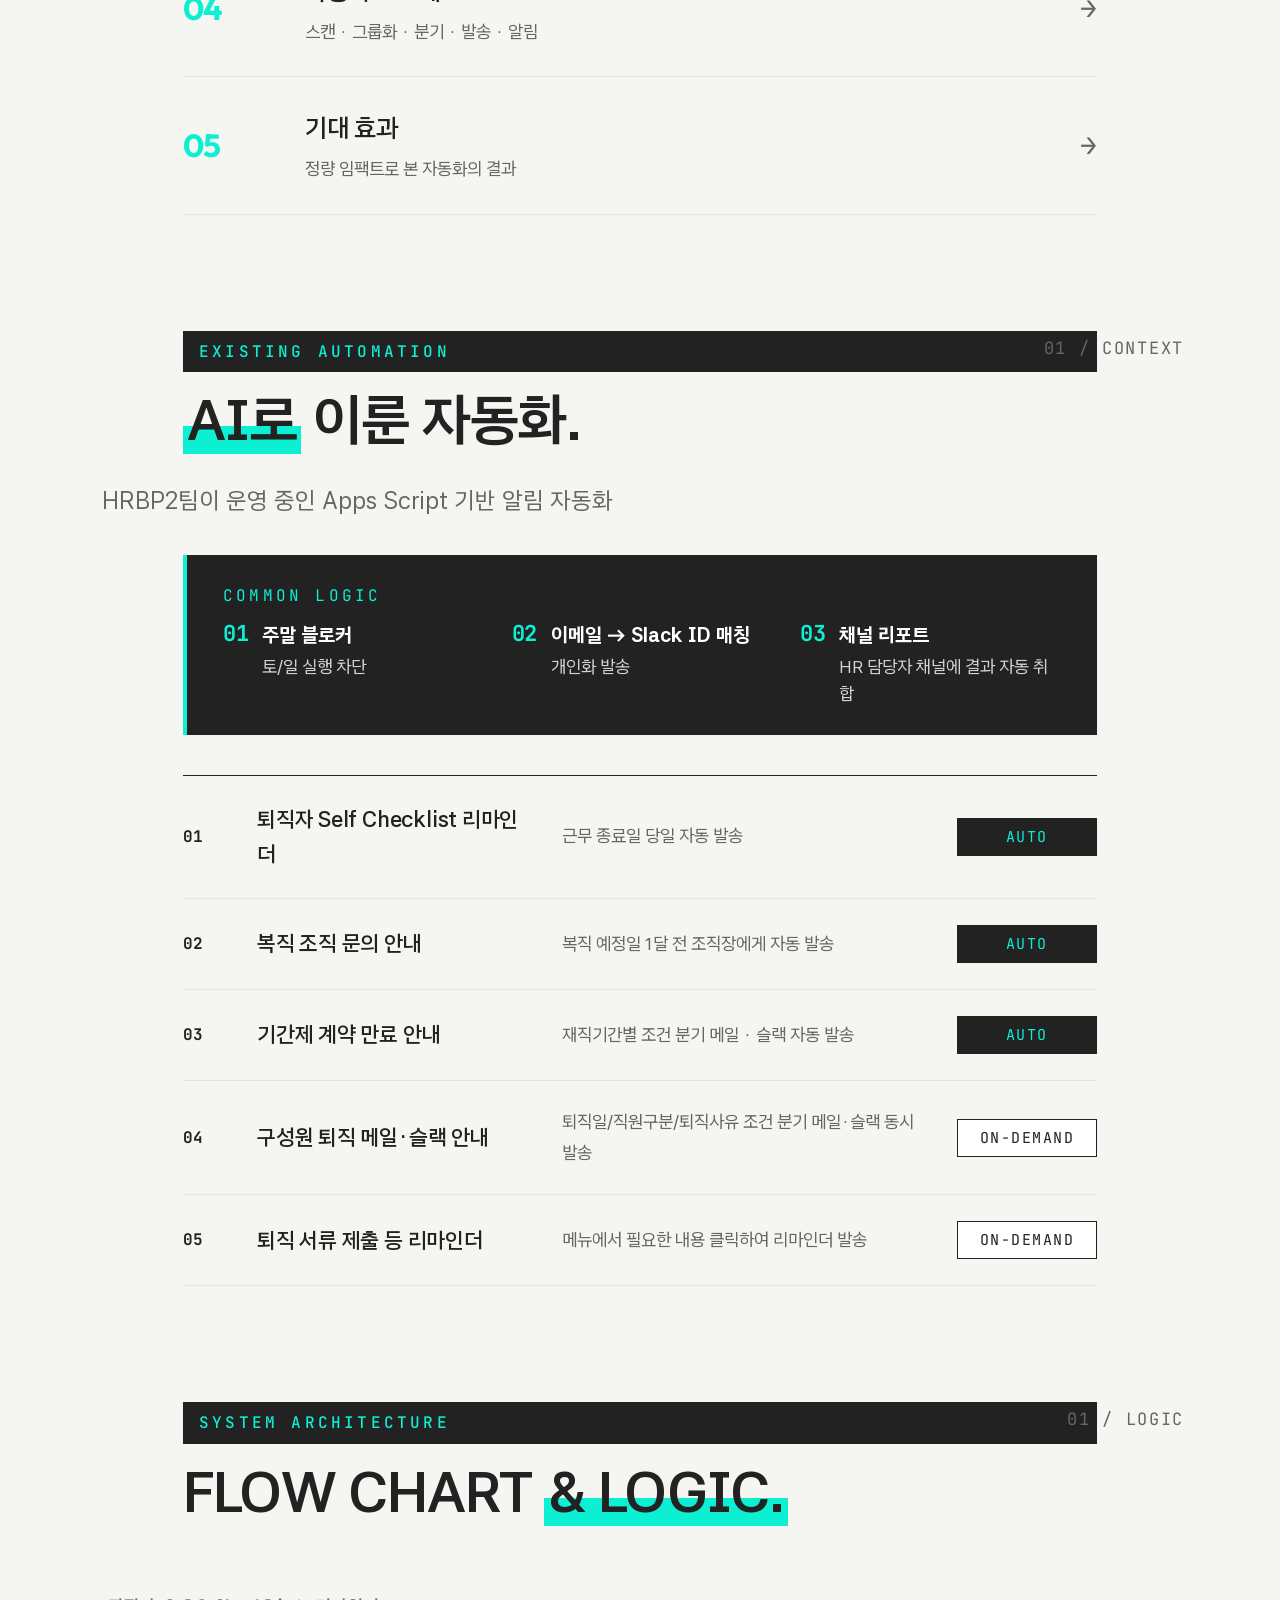
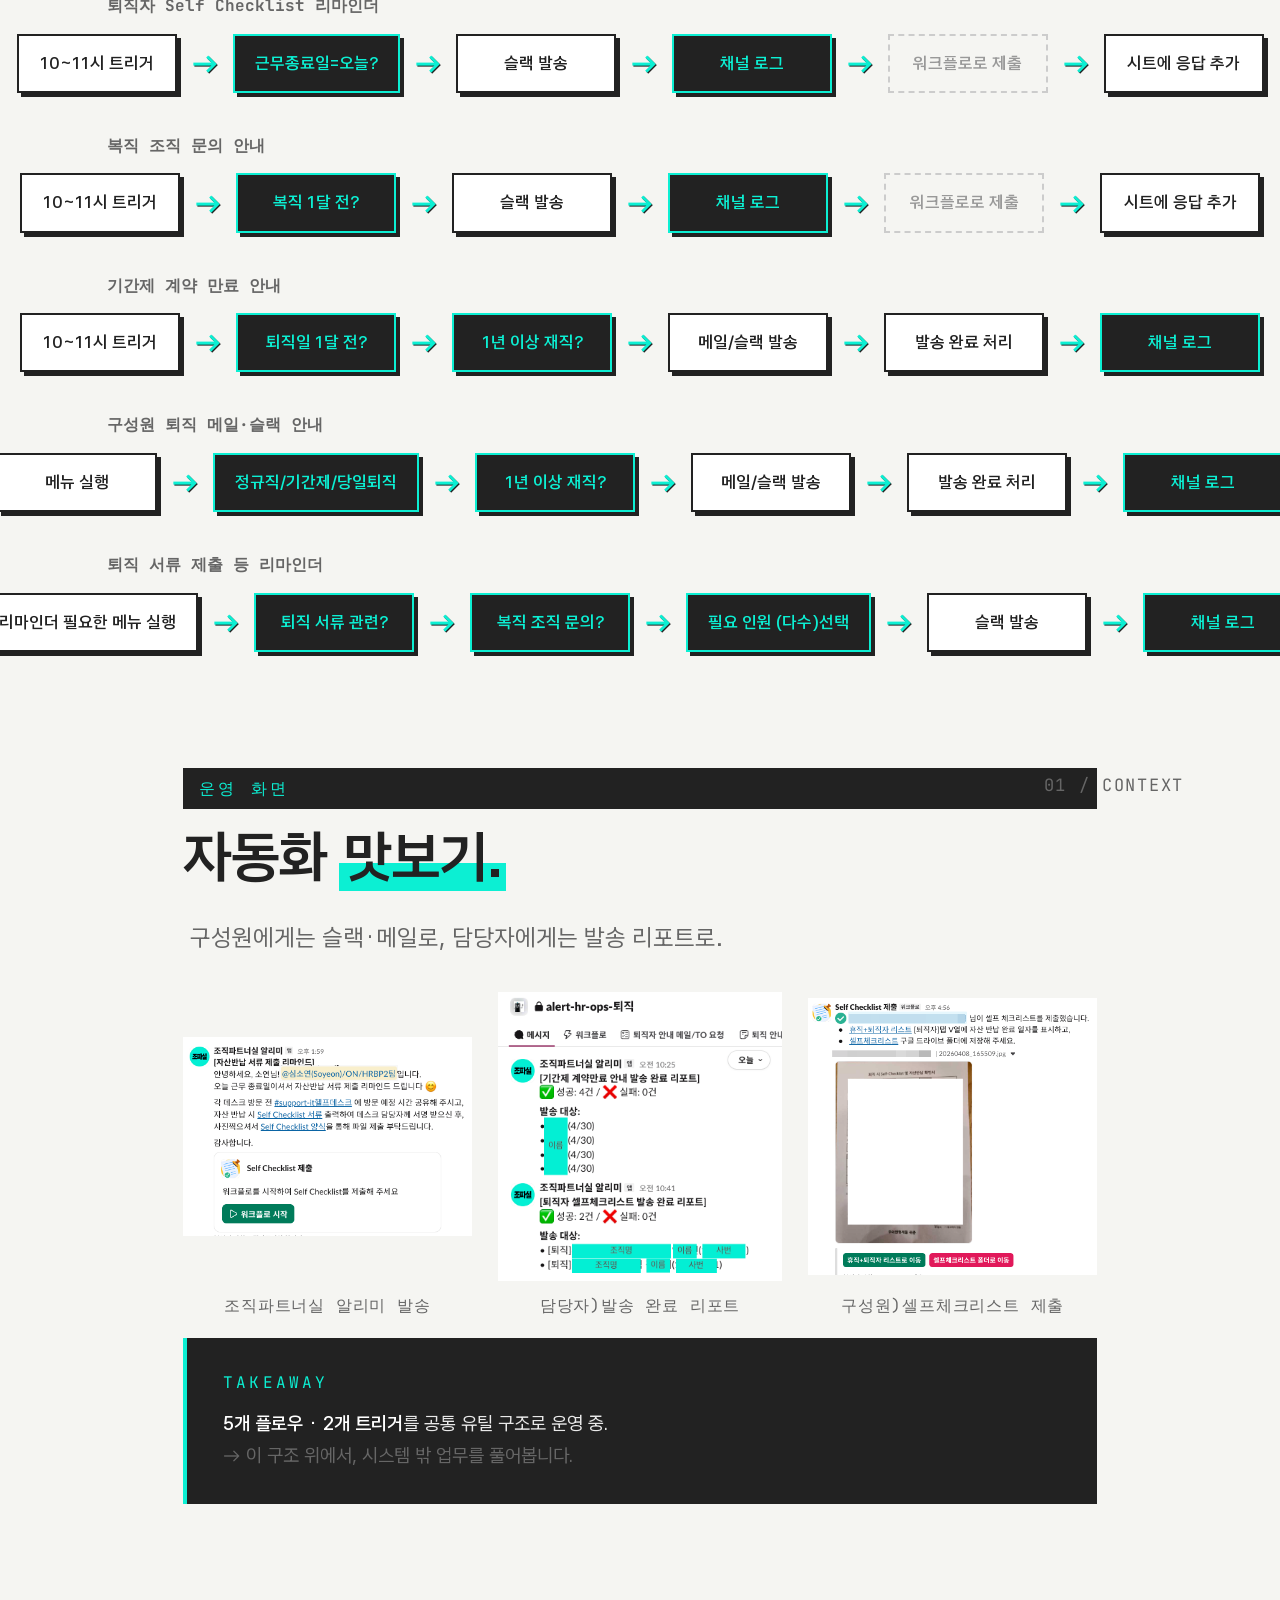
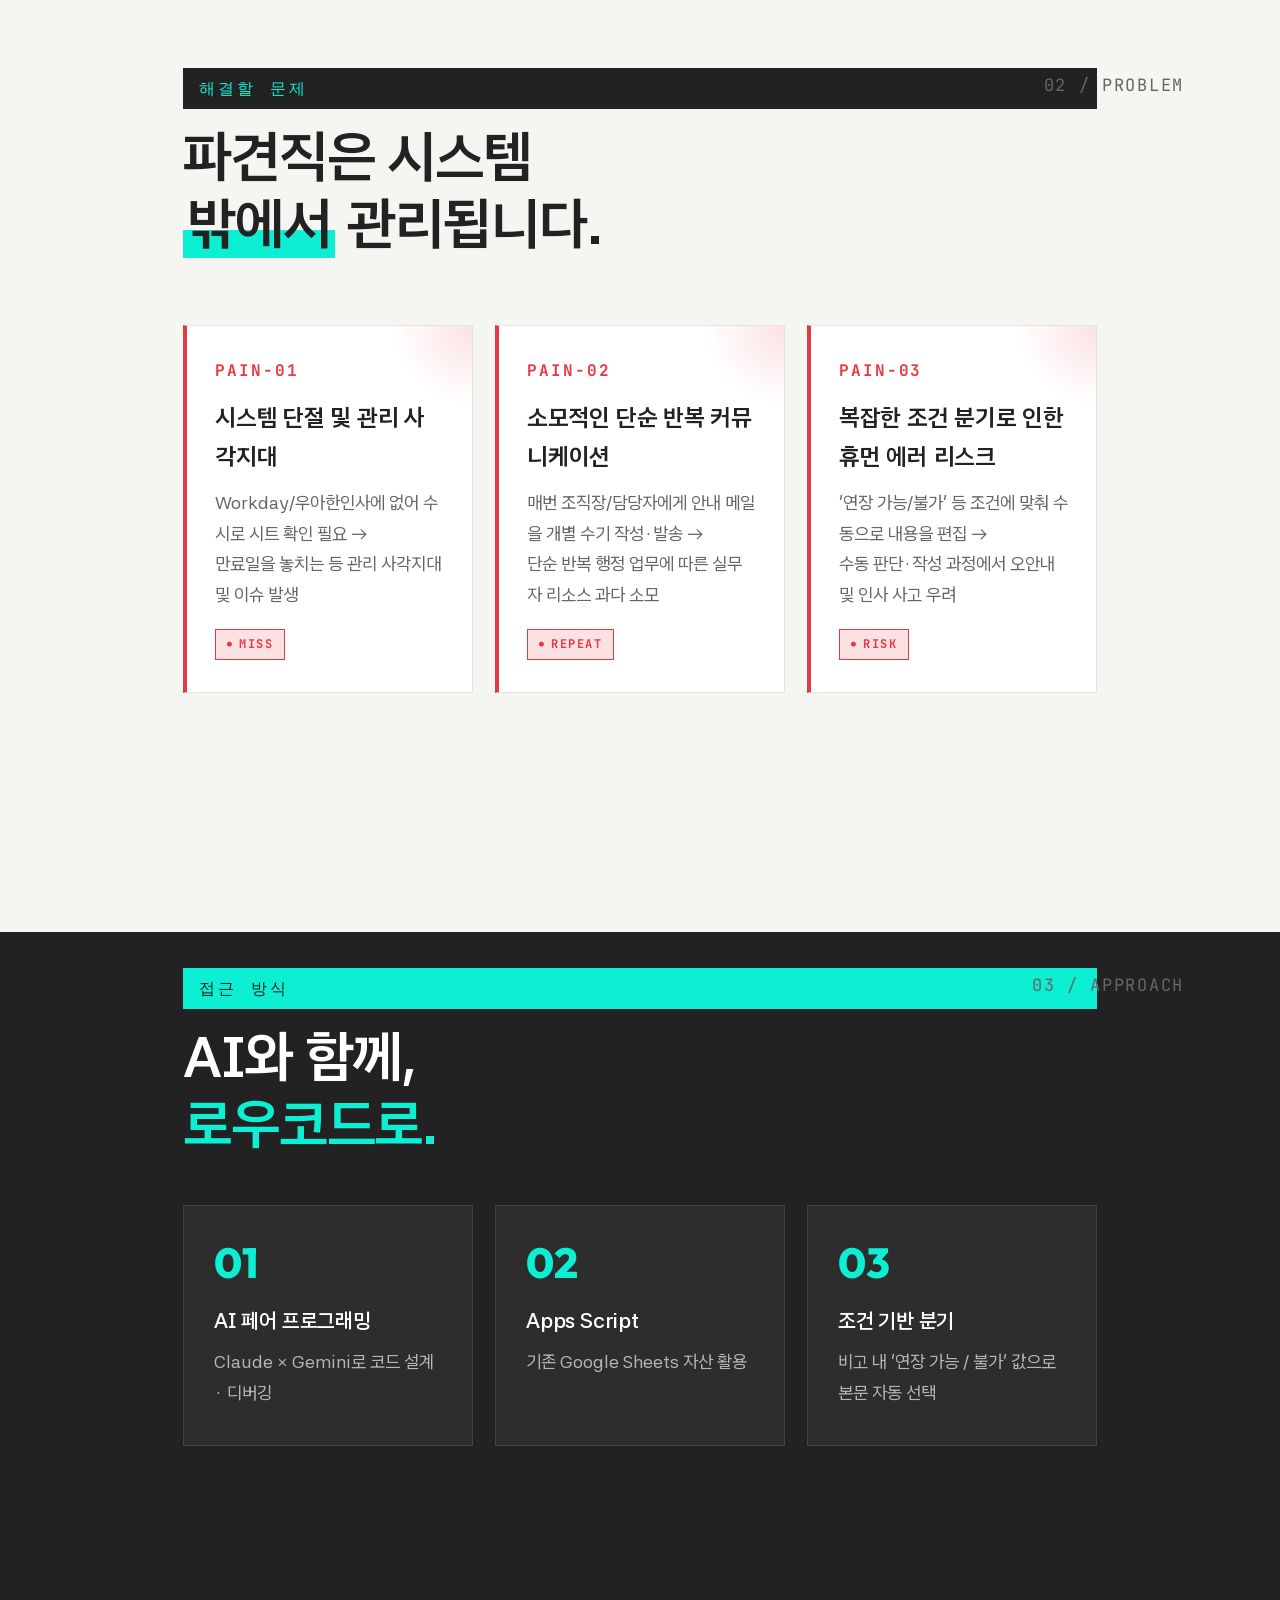
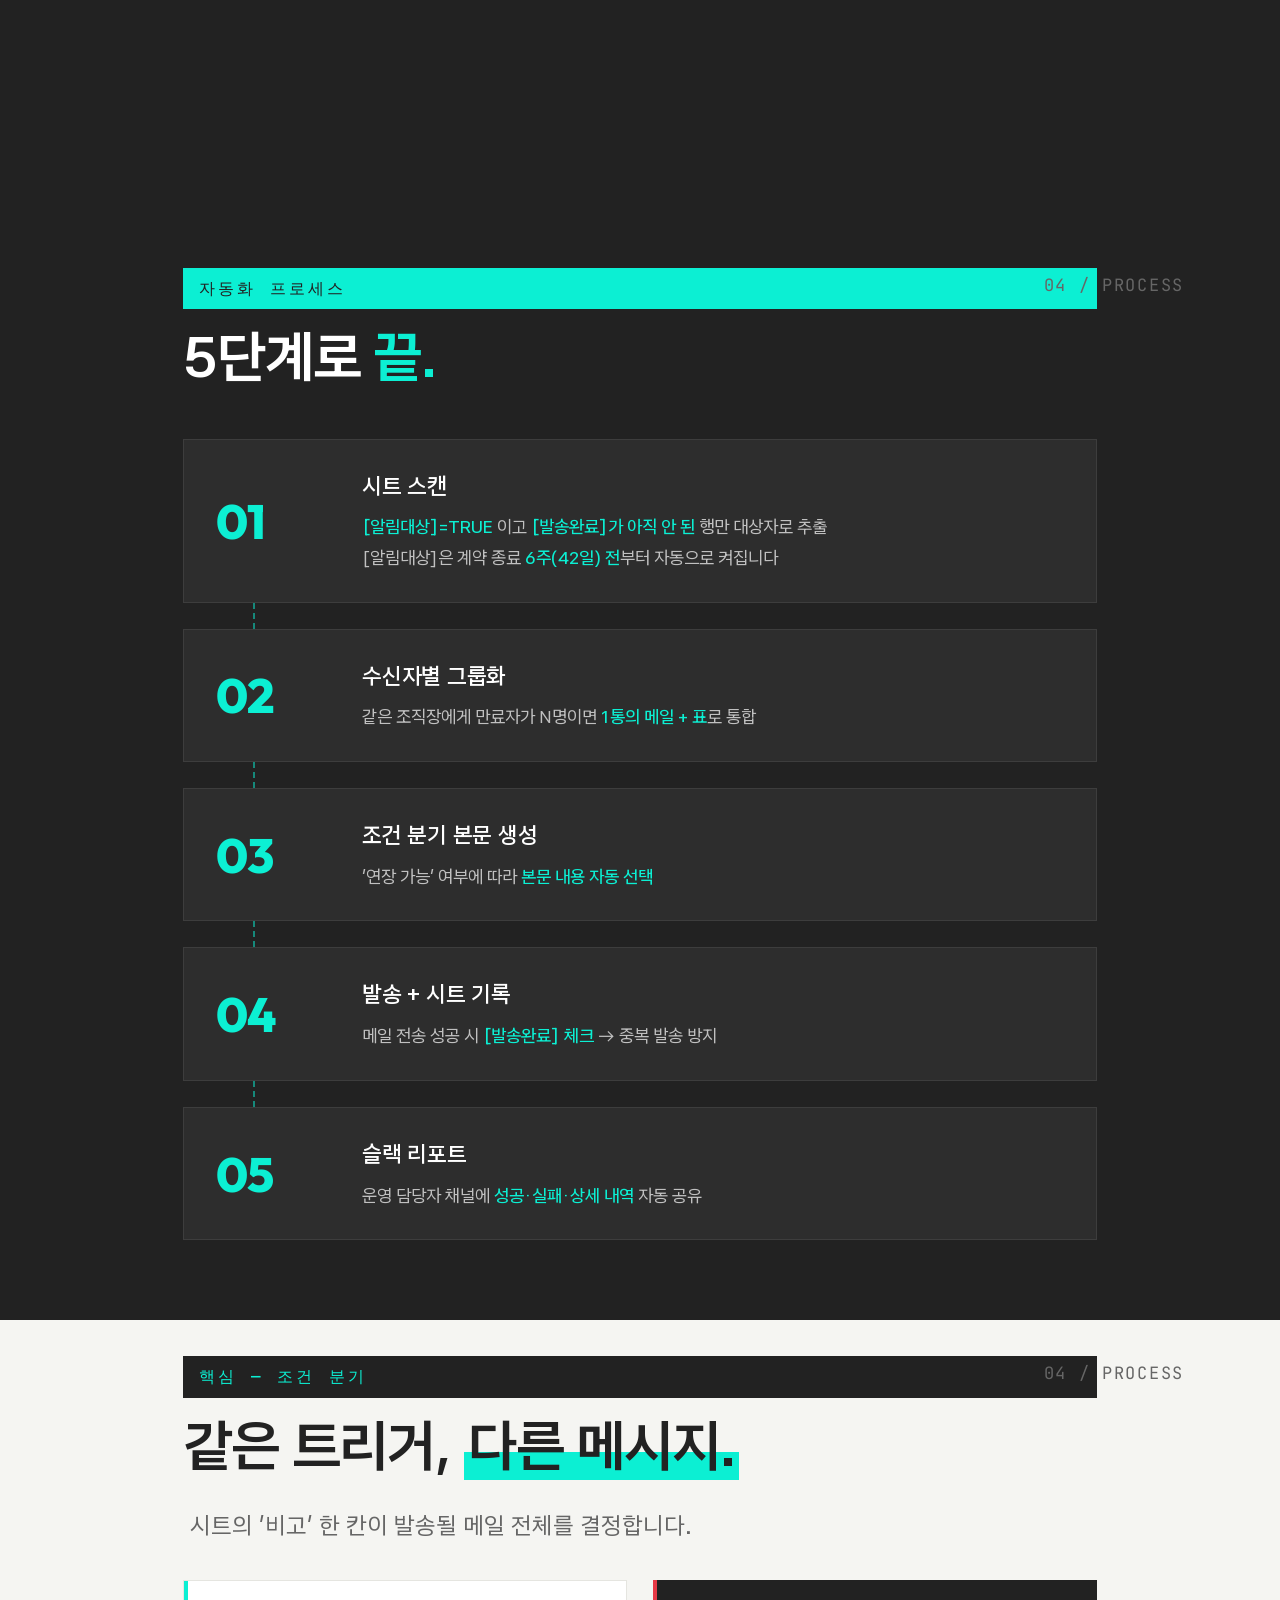
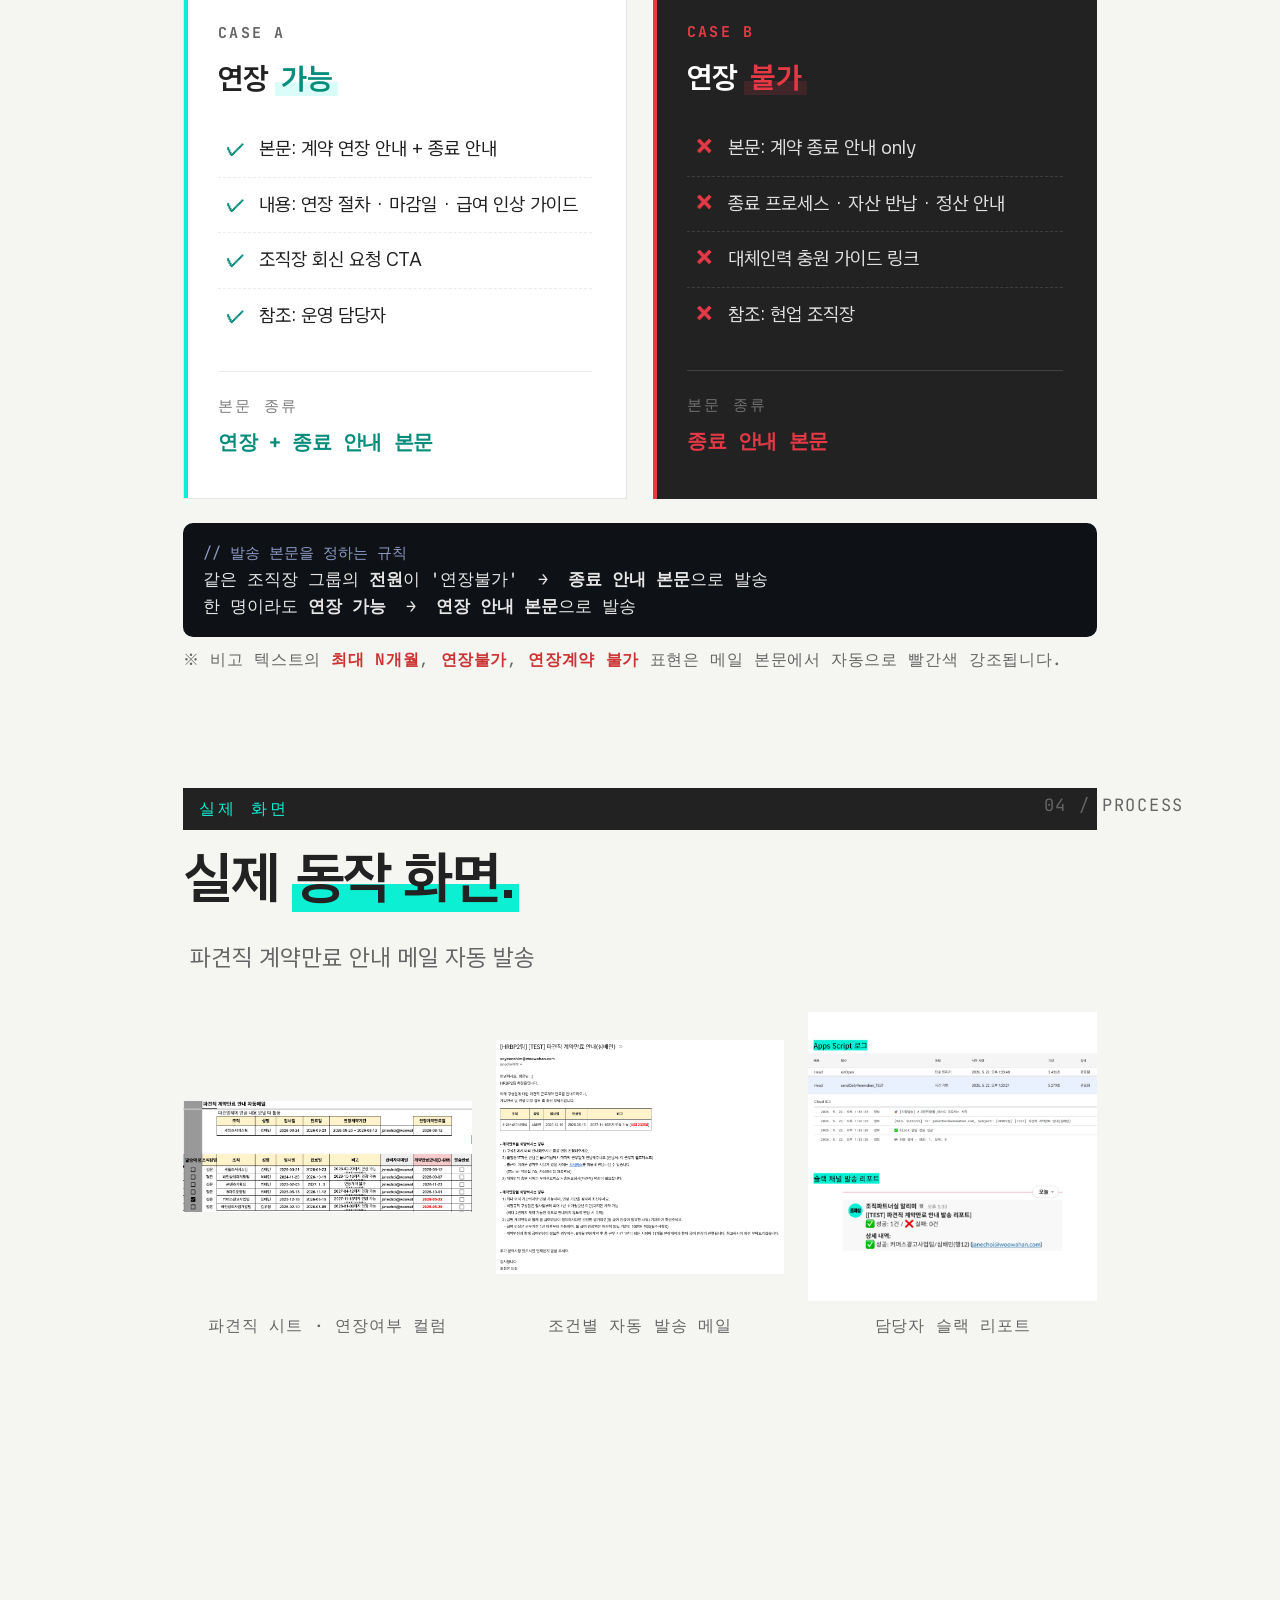
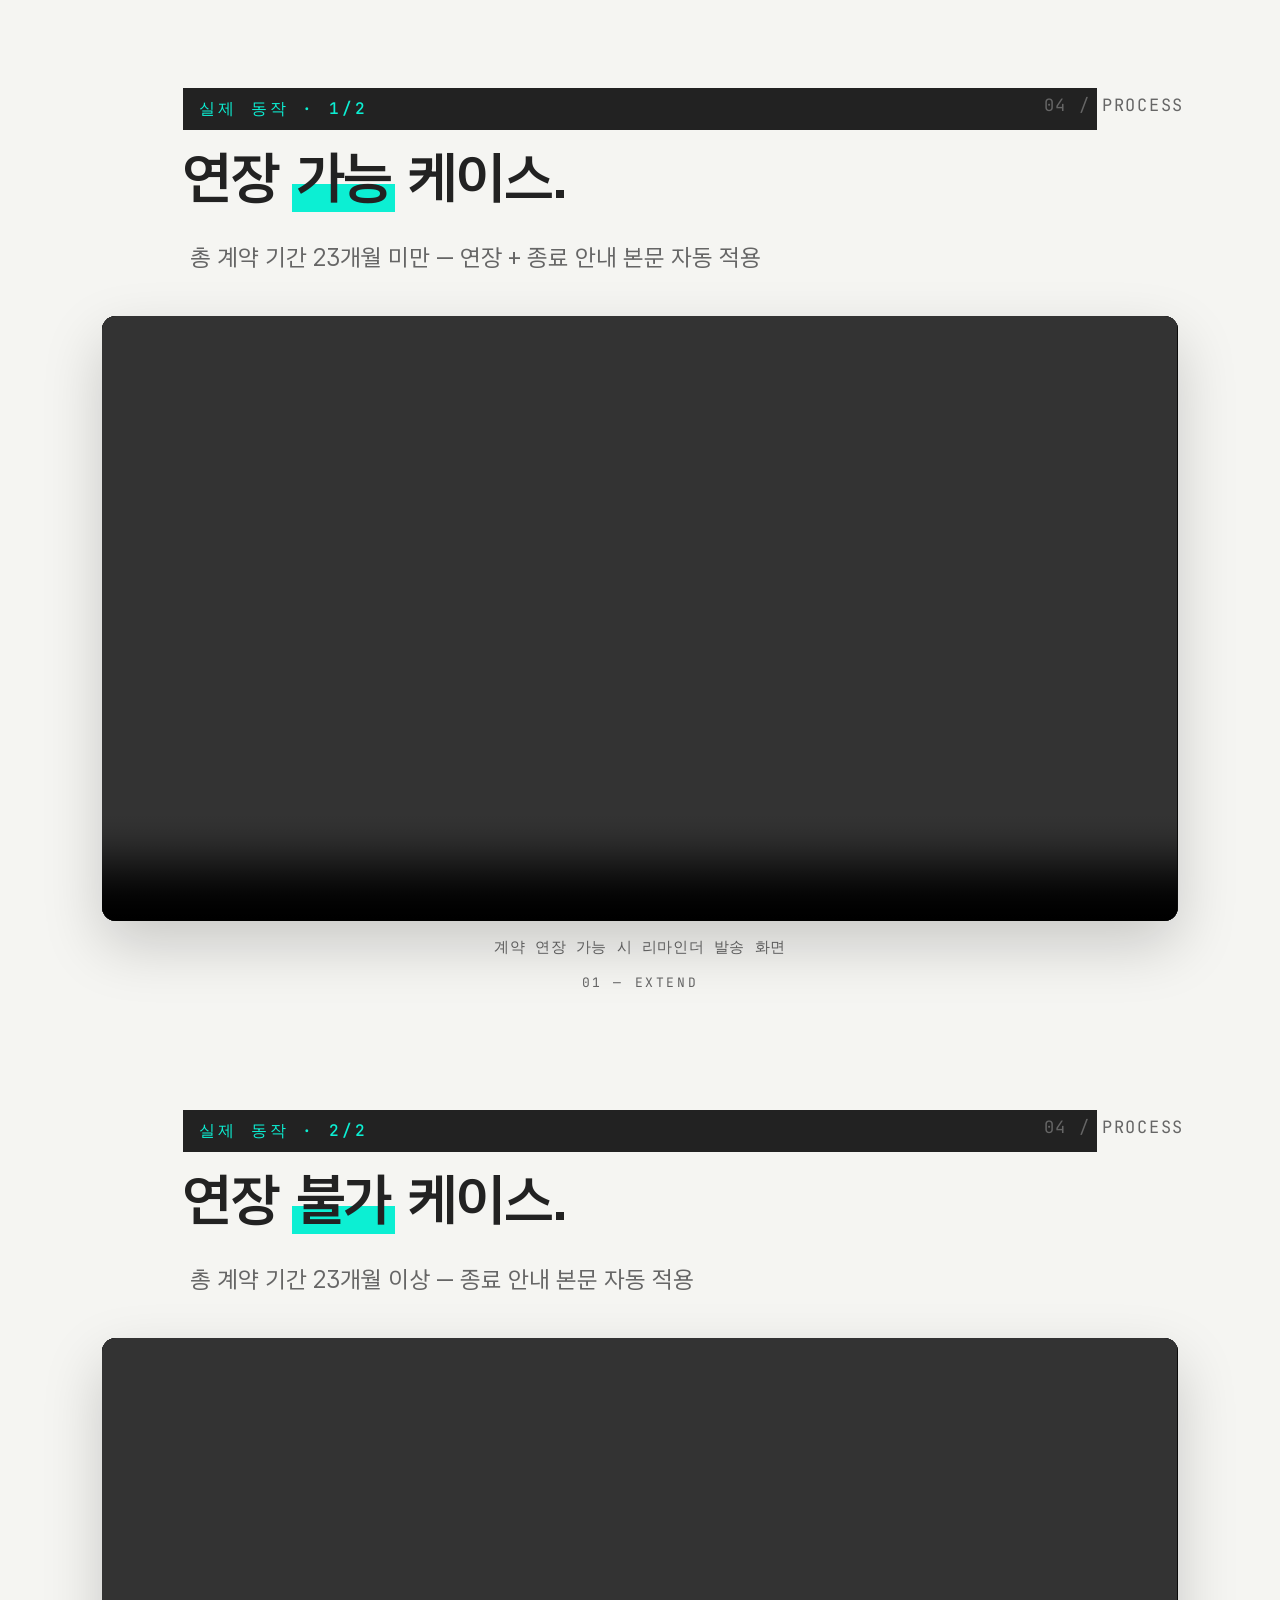
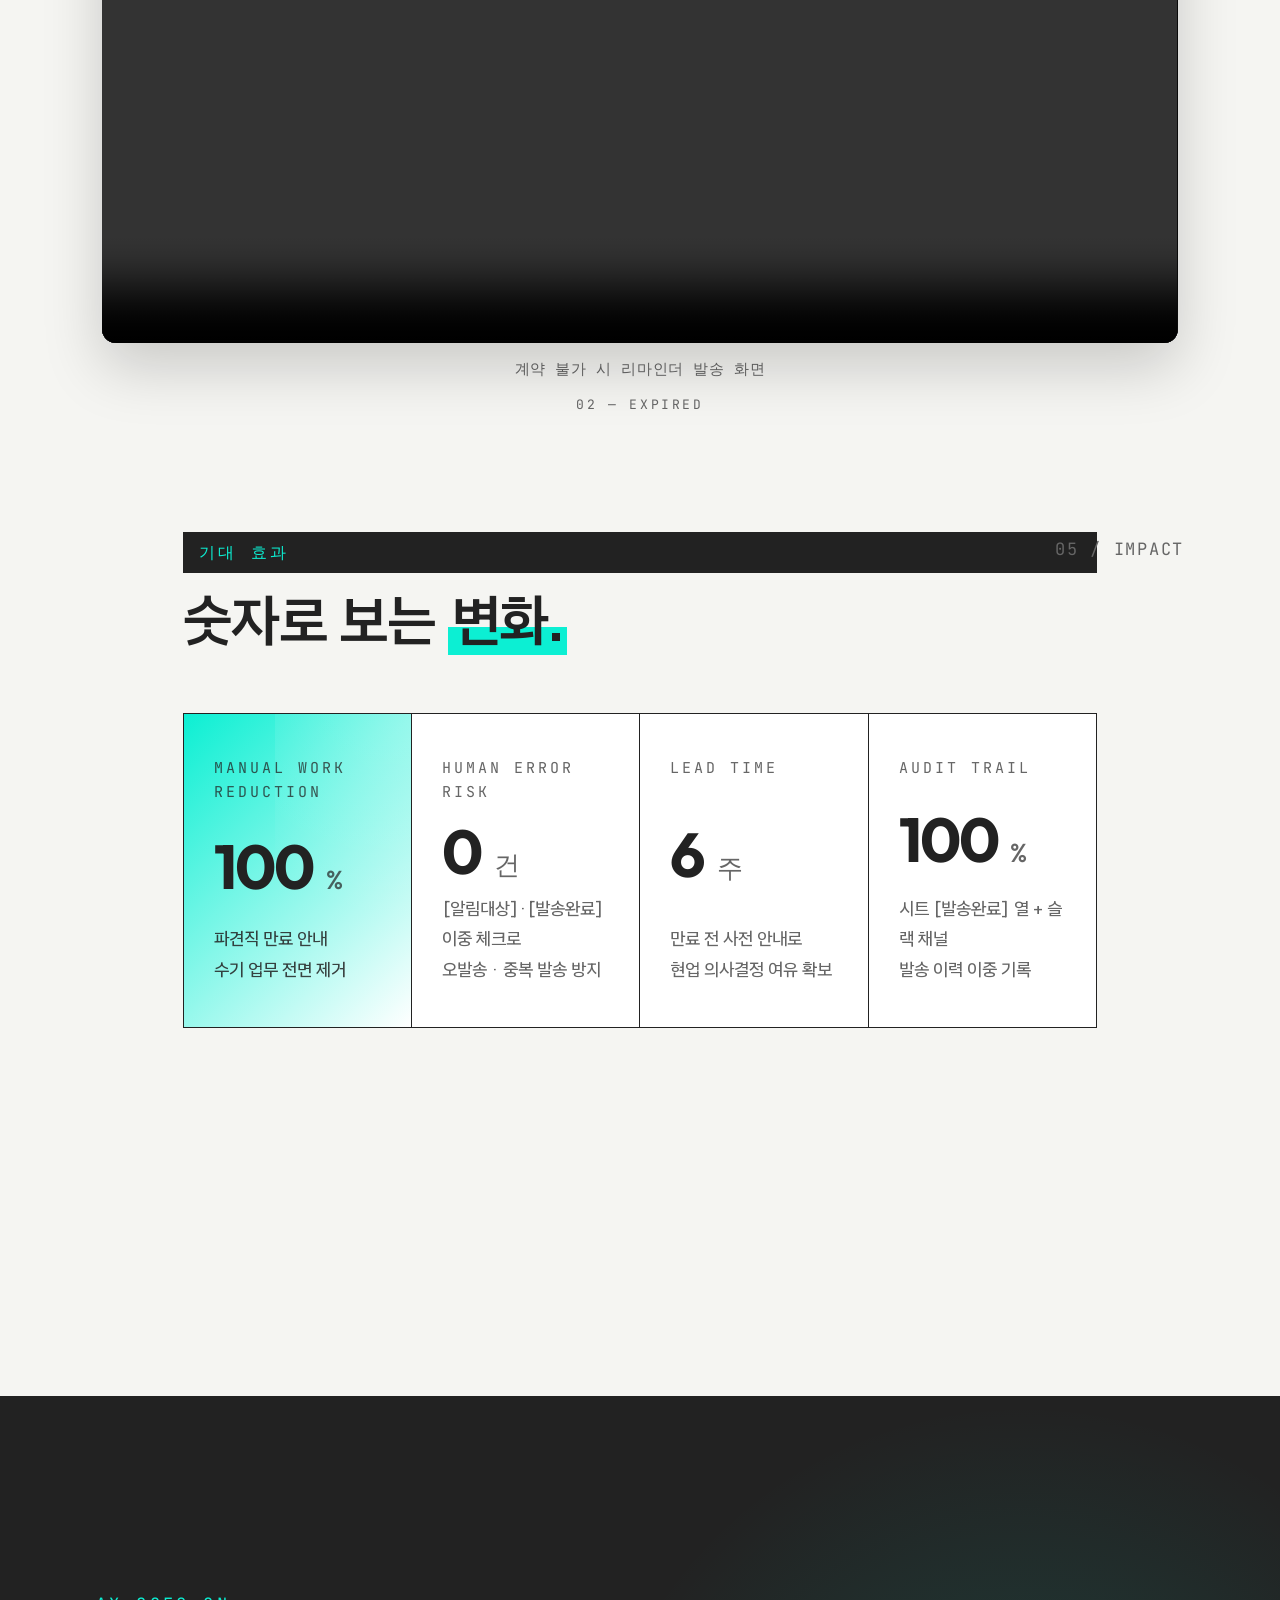
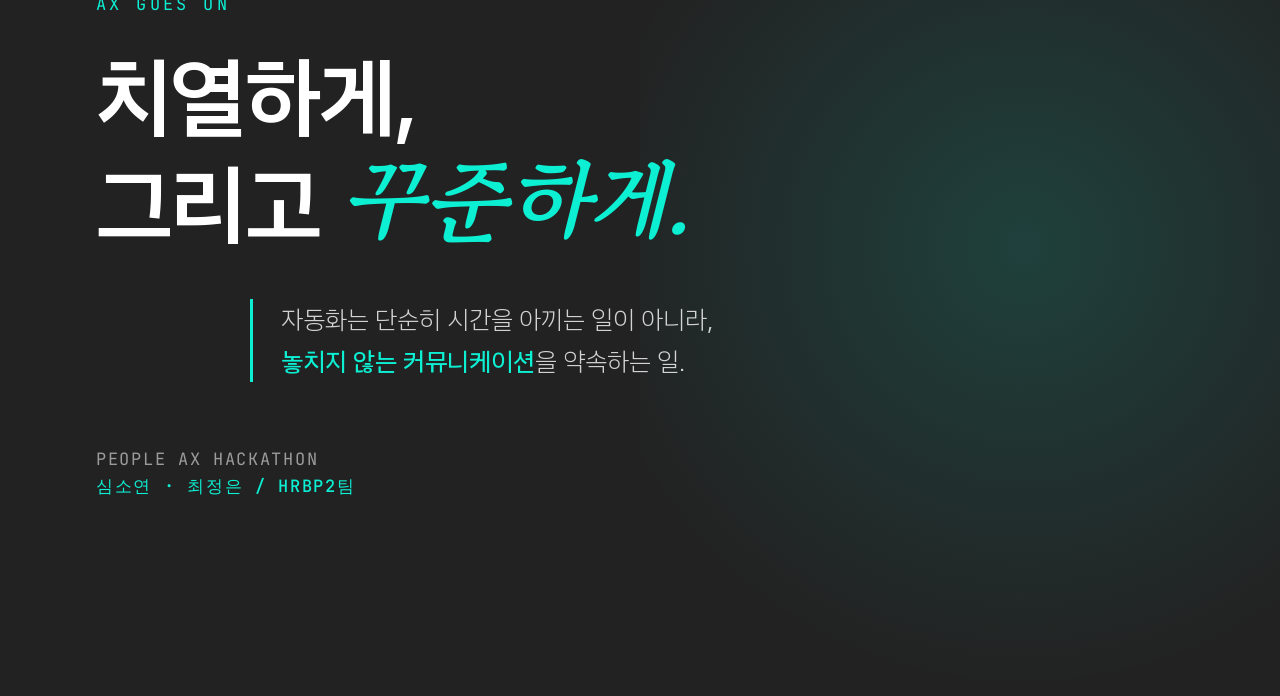
==== commit c3550987: "Change subtitle class from 'subtitle' to 'subtitle-left'" ====
--- a/index.html
+++ b/index.html
@@ -103,7 +103,7 @@
       <div class="slide-number">01 / CONTEXT</div>
       <span class="slide-label">EXISTING AUTOMATION</span>
       <h2><span class="highlight">AI로</span> 이룬 자동화.</h2>
-      <p class="subtitle">HRBP2팀이 운영 중인 Apps Script 기반 알림 자동화</p>
+      <p class="subtitle-left">HRBP2팀이 운영 중인 Apps Script 기반 알림 자동화</p>
       <div class="callout-box logic-callout">
         <div class="callout-label">COMMON LOGIC</div>
         <div class="logic-grid">
--- a/css/style.css
+++ b/css/style.css
@@ -5,6 +5,7 @@
 
 :root {
   --mint: #0cefd3;
+  --mint-dark: #058c7b; /* 흰 배경에서 가독성 높인 어두운 민트 (CASE A 등) */
   --mint-soft: rgba(12, 239, 211, 0.15);
   --mint-line: rgba(12, 239, 211, 0.3);
   --dark: #222222;
@@ -74,7 +75,7 @@
   top: 40px;
   right: 7.5vw;
   font-family: 'JetBrains Mono', monospace;
-  font-size: 15px;
+  font-size: 17px;
   letter-spacing: 0.1em;
   color: var(--text-muted);
   width: auto !important;
@@ -85,7 +86,7 @@
 .slide-label {
   display: inline-block;
   font-family: 'JetBrains Mono', monospace;
-  font-size: 14px;
+  font-size: 16px;
   font-weight: 500;
   letter-spacing: 0.2em;
   text-transform: uppercase;
@@ -117,11 +118,20 @@
 }
 
 .subtitle {
-  font-size: 24px; /* 기존 18px -> 24px */
+  font-size: 24px;
   color: var(--text-muted);
   margin-bottom: 15px;
   max-width: 900px;
   line-height: 1.6;
+}
+
+.subtitle-left {
+  font-size: 24px;
+  color: var(--text-muted);
+  margin: 0 auto 15px 0;   /* ← 왼쪽 margin을 0으로: 좌측 정렬 */
+  max-width: 900px;
+  line-height: 1.6;
+  text-align: left;
 }
 
 /* ============ 1. HERO ============ */
@@ -154,7 +164,7 @@
   justify-content: space-between;
   align-items: flex-start;
   font-family: 'JetBrains Mono', monospace;
-  font-size: 14px;
+  font-size: 16px;
   letter-spacing: 0.15em;
   position: relative;
   z-index: 2;
@@ -165,7 +175,7 @@
   color: var(--dark);
   padding: 10px 18px;
   font-weight: 700;
-  font-size: 14px;
+  font-size: 15px;
 }
 
 .hero-top .meta {
@@ -280,7 +290,7 @@
 
 .hero-stat .label {
   font-family: 'JetBrains Mono', monospace;
-  font-size: 13px;
+  font-size: 15px;
   letter-spacing: 0.15em;
   color: rgba(255, 255, 255, 0.6);
   margin-top: 10px;
@@ -337,7 +347,7 @@
 }
 
 .agenda-desc {
-  font-size: 16px;
+  font-size: 18px;
   color: var(--text-muted);
 }
 
@@ -388,7 +398,7 @@
 
 .problem-card .num {
   font-family: 'JetBrains Mono', monospace;
-  font-size: 14px;
+  font-size: 16px;
   color: var(--danger);                   /* ✅ PAIN-XX 라벨 빨간색 */
   margin-bottom: 16px;
   letter-spacing: 0.12em;
@@ -549,7 +559,7 @@
   padding: 6px 12px;
   border: 1px solid var(--dark);
   font-family: 'JetBrains Mono', monospace;
-  font-size: 13px;
+  font-size: 15px;
   letter-spacing: 0.1em;
   text-align: center;
 }
@@ -655,7 +665,7 @@
 
 .screenshot-caption {
   margin-top: 12px;
-  font-size: 14px;
+  font-size: 16px;
   color: var(--text-muted);
   text-align: center;
   font-family: 'JetBrains Mono', monospace;
@@ -700,7 +710,7 @@
 
 .callout-label {
   font-family: 'JetBrains Mono', monospace;
-  font-size: 14px;
+  font-size: 16px;
   letter-spacing: 0.2em;
   color: var(--mint);
   margin-bottom: 12px;
@@ -856,6 +866,15 @@
   min-height: 460px;
 }
 
+/* CASE A / CASE B 라벨 — JetBrains Mono */
+.ba-label {
+  font-family: 'JetBrains Mono', monospace;
+  font-size: 15px;
+  font-weight: 700;
+  letter-spacing: 0.15em;
+  margin-bottom: 14px;
+}
+
 /* ============ CASE BOX — 연장 가능 / 불가 ============ */
 
 
@@ -882,7 +901,7 @@
 }
 
 .ba-case-extend .case-accent {
-  color: var(--mint);
+  color: var(--mint-dark);
   background: linear-gradient(to top, var(--mint-soft) 40%, transparent 40%);
   padding: 0 6px;
 }
@@ -894,7 +913,7 @@
 
 .ba-case-extend .ba-list li::before {
   content: '✓';
-  color: var(--mint);
+  color: var(--mint-dark);
   font-weight: 700;
 }
 
@@ -903,7 +922,7 @@
 }
 
 .ba-case-extend .ba-metric-value {
-  color: var(--mint);
+  color: var(--mint-dark);
 }
 
 /* CASE B — 연장 불가 (어두운 배경 + 빨간 포인트) */
@@ -976,11 +995,18 @@
 
 .ba-list li {
   padding: 12px 0;
-  padding-left: 30px;
-  position: relative;
-  font-size: 18px;
+  padding-left: 8px;          /* 왼쪽(기호 앞) 간격 축소 */
+  position: relative;
+  font-size: 19px;
   line-height: 1.6;
   border-bottom: 1px dashed rgba(128, 128, 128, 0.2);
+}
+
+/* 체크/엑스 기호와 텍스트 사이 간격 확대 */
+.ba-case-extend .ba-list li::before,
+.ba-case-expire .ba-list li::before {
+  display: inline-block;
+  margin-right: 14px;
 }
 
 .ba-list li:last-child {
@@ -1015,7 +1041,7 @@
 
 .ba-metric-label {
   font-family: 'JetBrains Mono', monospace;
-  font-size: 13px;
+  font-size: 15px;
   letter-spacing: 0.15em;
   opacity: 0.6;
   margin-bottom: 8px;
@@ -1078,7 +1104,7 @@
 
 .metric-card .metric-top {
   font-family: 'JetBrains Mono', monospace;
-  font-size: 13px;
+  font-size: 15px;
   letter-spacing: 0.2em;
   color: var(--text-muted);
   text-transform: uppercase;
@@ -1224,7 +1250,7 @@
 
 .closing-tag {
   font-family: 'JetBrains Mono', monospace;
-  font-size: 15px;
+  font-size: 17px;
   color: var(--mint);
   letter-spacing: 0.2em;
   margin-bottom: 32px;
@@ -1263,7 +1289,7 @@
 .closing-signature {
   margin-top: 64px;
   font-family: 'JetBrains Mono', monospace;
-  font-size: 15px;
+  font-size: 17px;
   color: rgba(255, 255, 255, 0.55);
   letter-spacing: 0.1em;
   position: relative;
@@ -1711,14 +1737,14 @@
 
 .video-caption {
   font-family: 'JetBrains Mono', monospace;
-  font-size: 13px;
+  font-size: 15px;
   letter-spacing: 0.04em;
   color: var(--text-muted);
 }
 
 .video-counter {
   font-family: 'JetBrains Mono', monospace;
-  font-size: 11px;
+  font-size: 13px;
   letter-spacing: 0.2em;
   color: var(--text-muted);
   text-transform: uppercase;
@@ -1774,11 +1800,11 @@
 /* ============ LOGIC CODE BLOCK ============ */
 .logic-code {
   margin-top: 24px;
-  padding: 14px 18px;
+  padding: 16px 20px;
   background: #0e1116;
   border-radius: 10px;
   font-family: 'JetBrains Mono', monospace;
-  font-size: 14px;
+  font-size: 17px;
   line-height: 1.6;
   color: #e6e6e6;
   overflow-x: auto;
@@ -1787,12 +1813,12 @@
 .logic-code .kw  { color: #ff79c6; }
 .logic-code .fn  { color: #8be9fd; }
 .logic-code .str { color: #f1fa8c; }
-.logic-code .cmt { color: #6272a4; }
+.logic-code .cmt { color: #8d9bc4; font-size: 15px; } /* 본문보다 살짝 작게 */
 
 .logic-note {
   margin-top: 10px;
   font-family: 'JetBrains Mono', monospace;
-  font-size: 14px;
+  font-size: 16px;
   letter-spacing: 0.04em;
   color: var(--text-muted);
 }
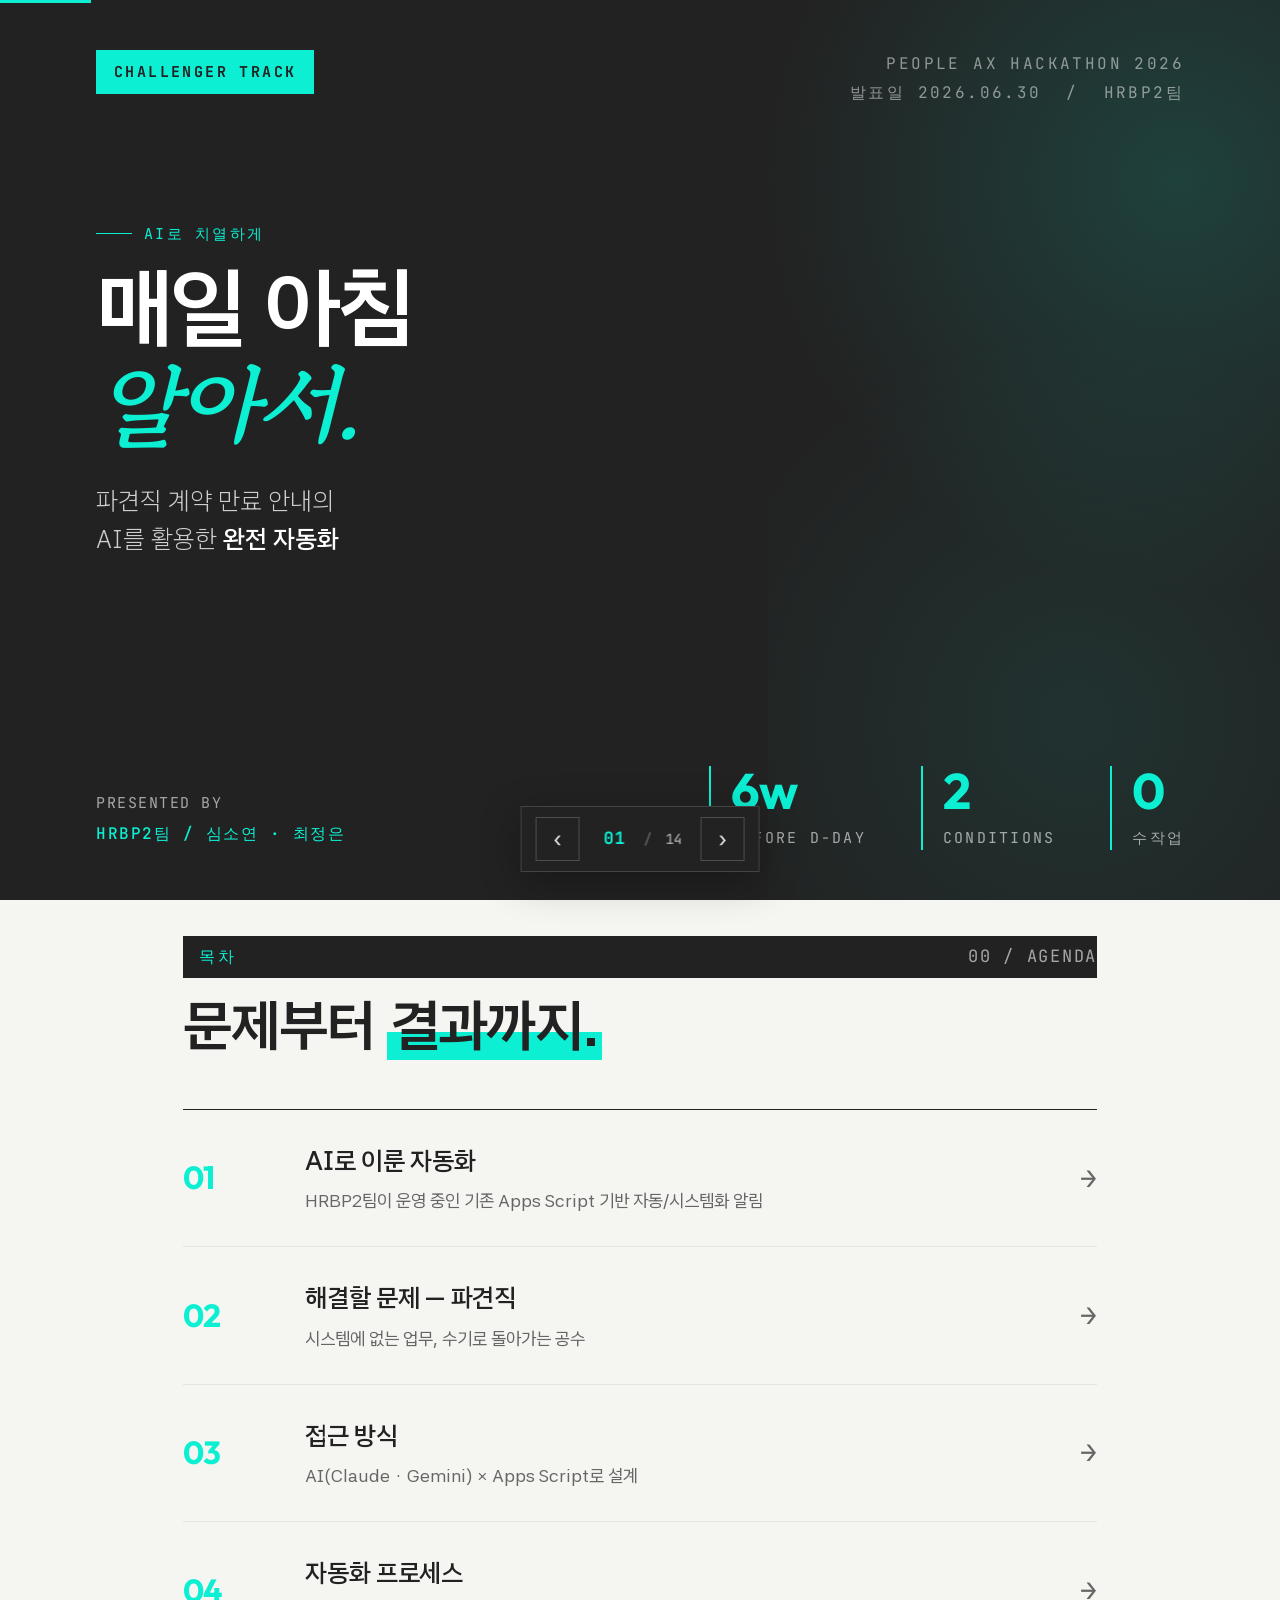
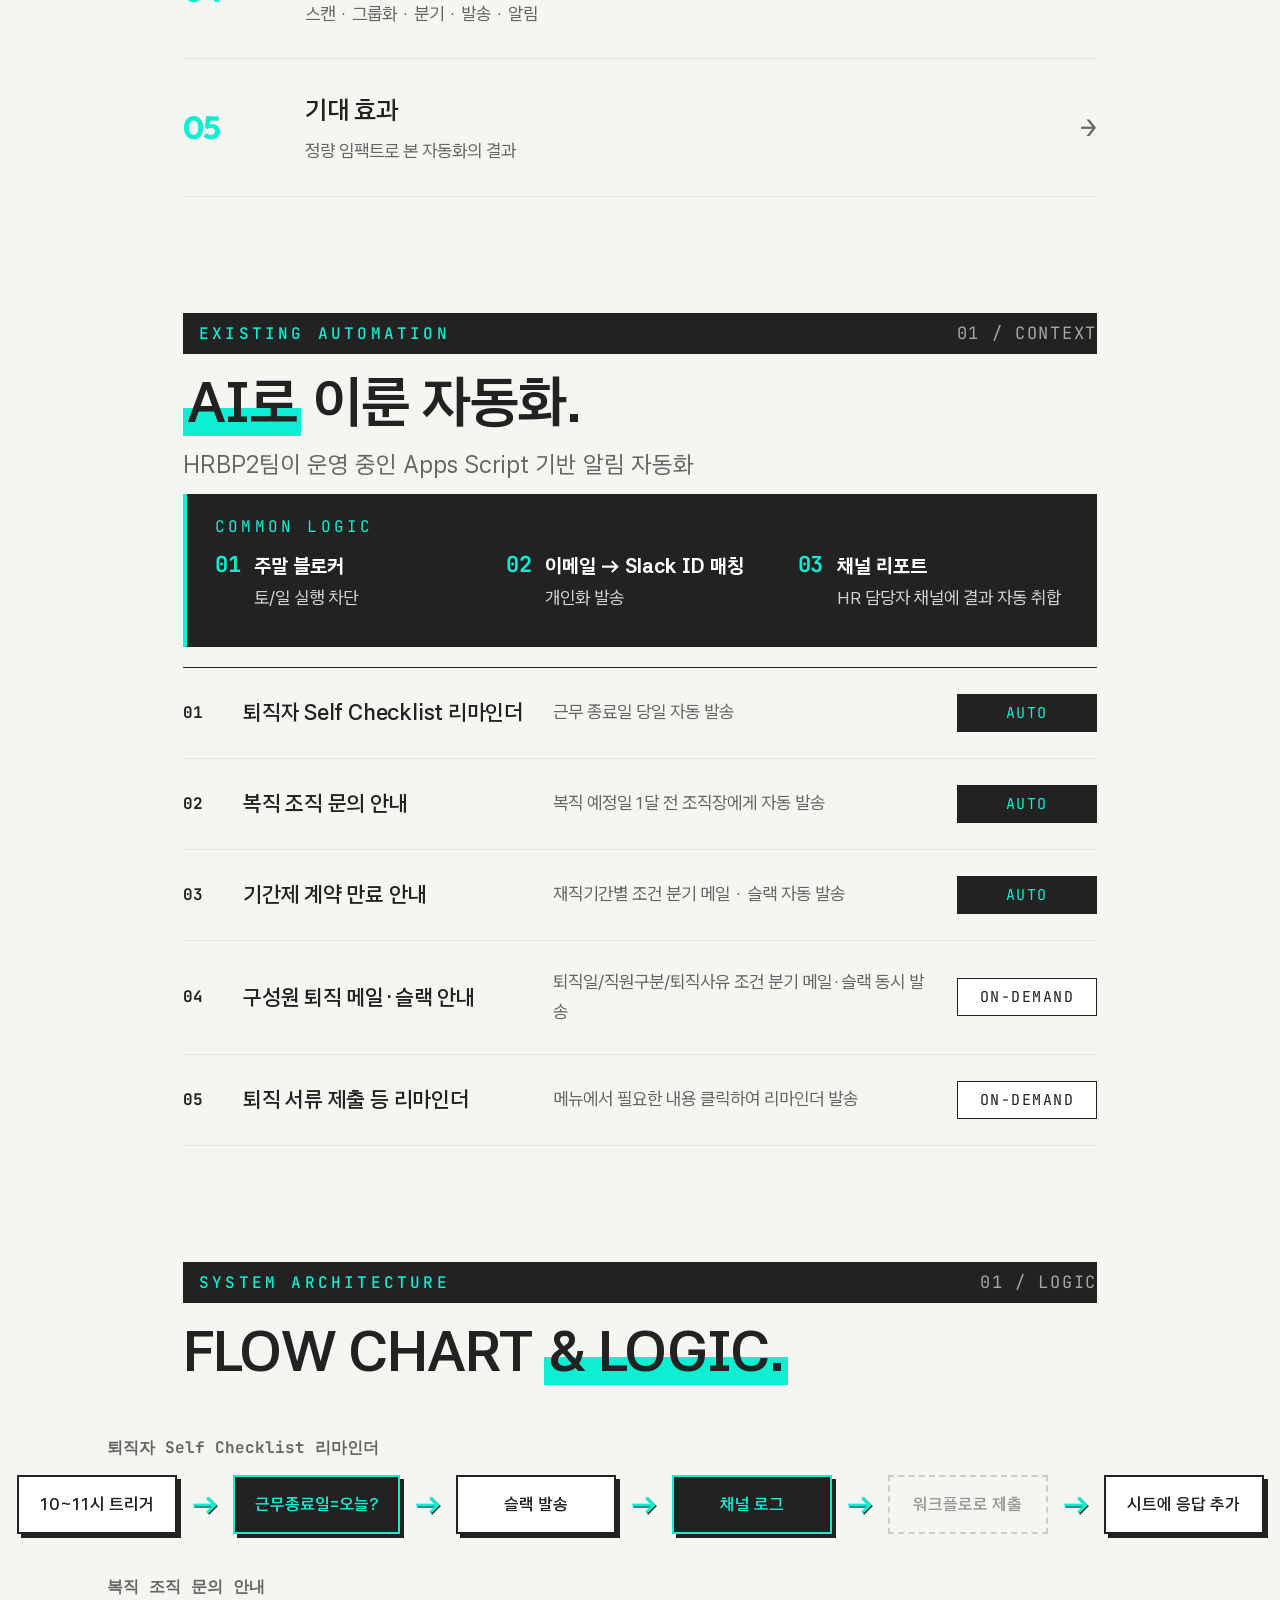
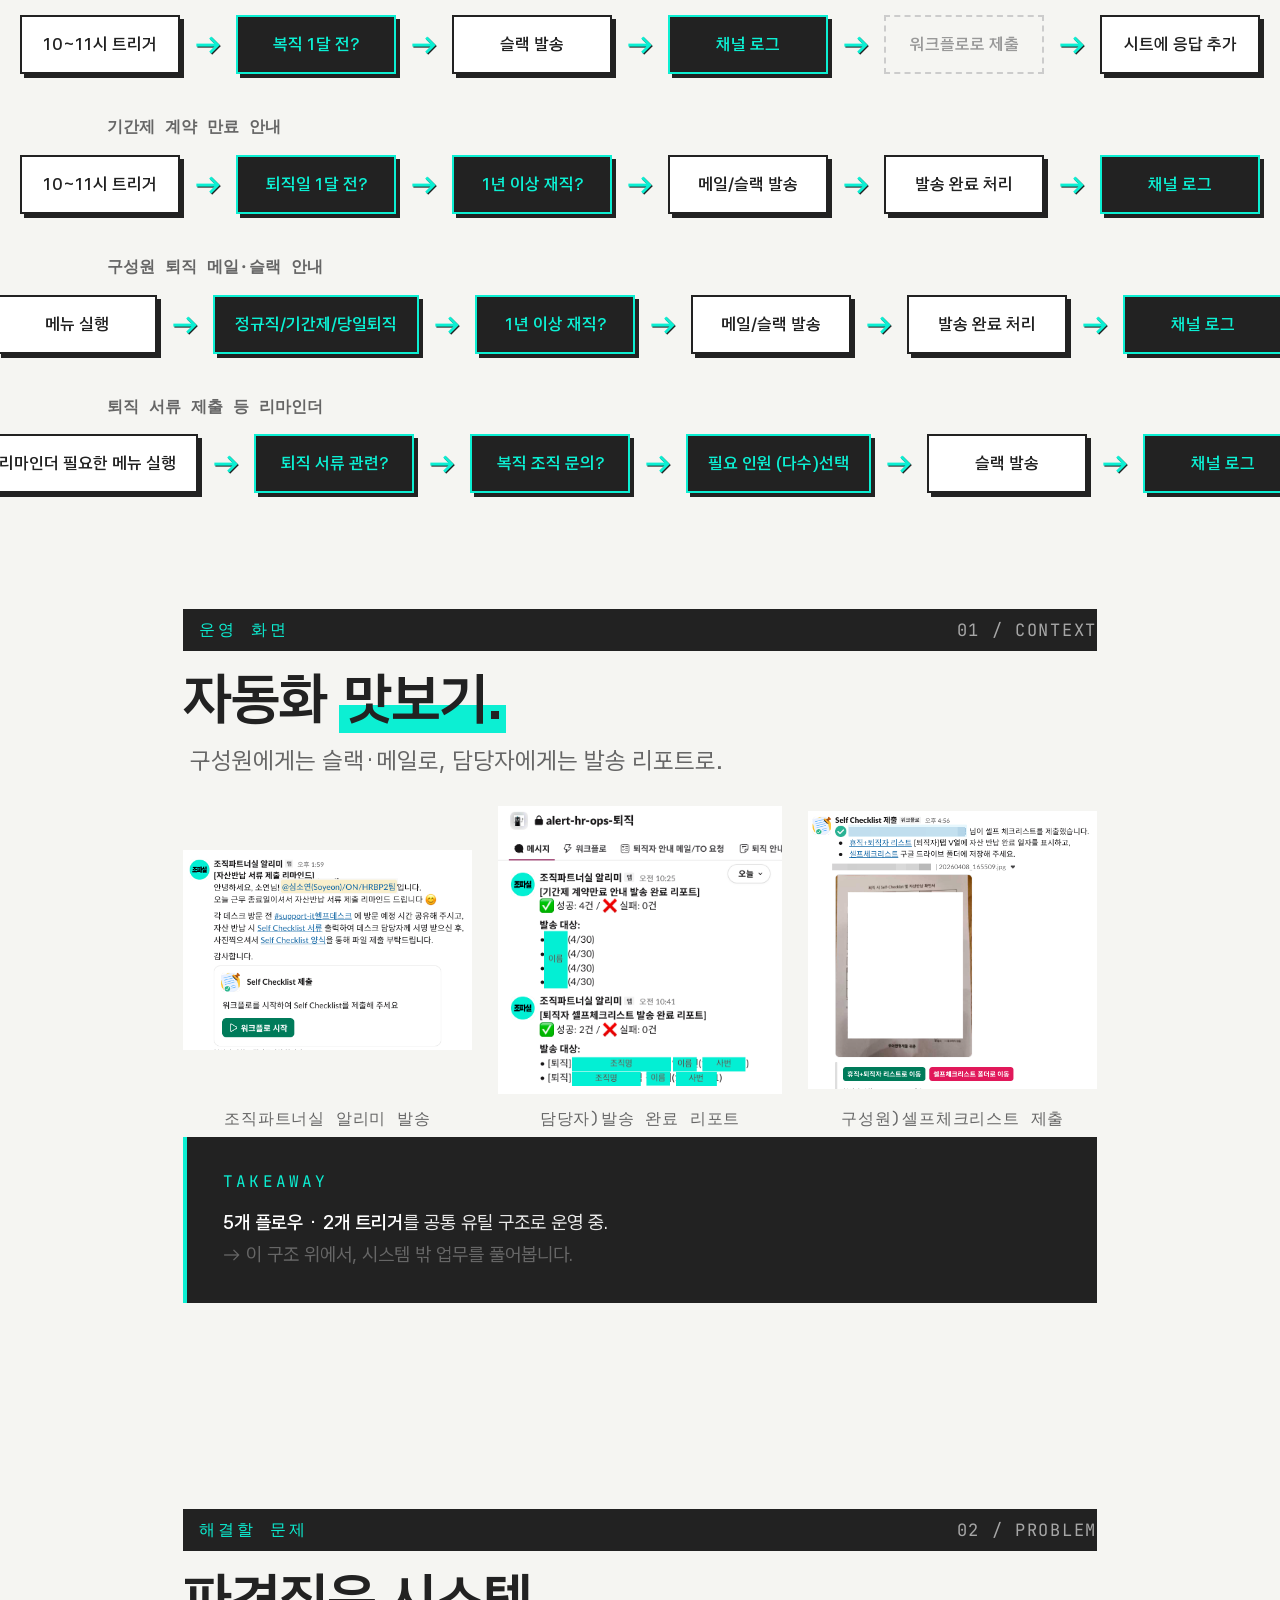
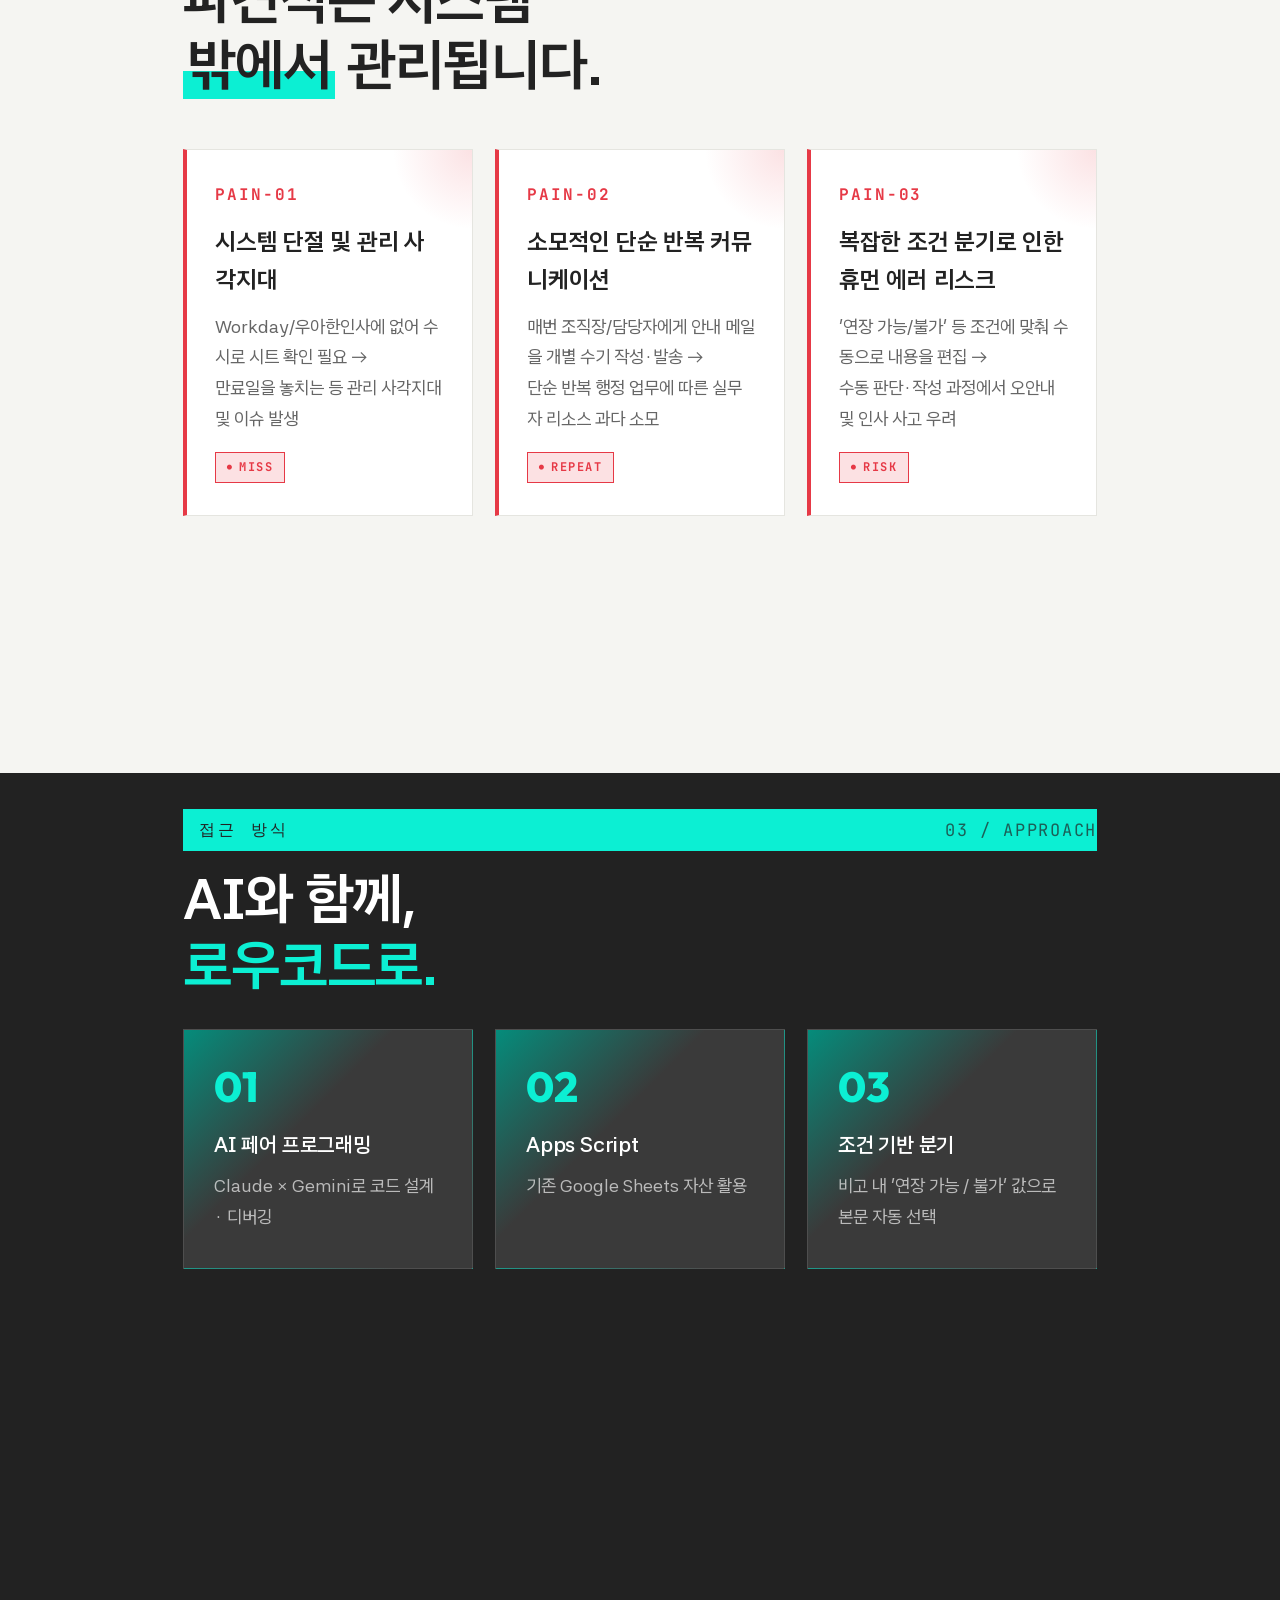
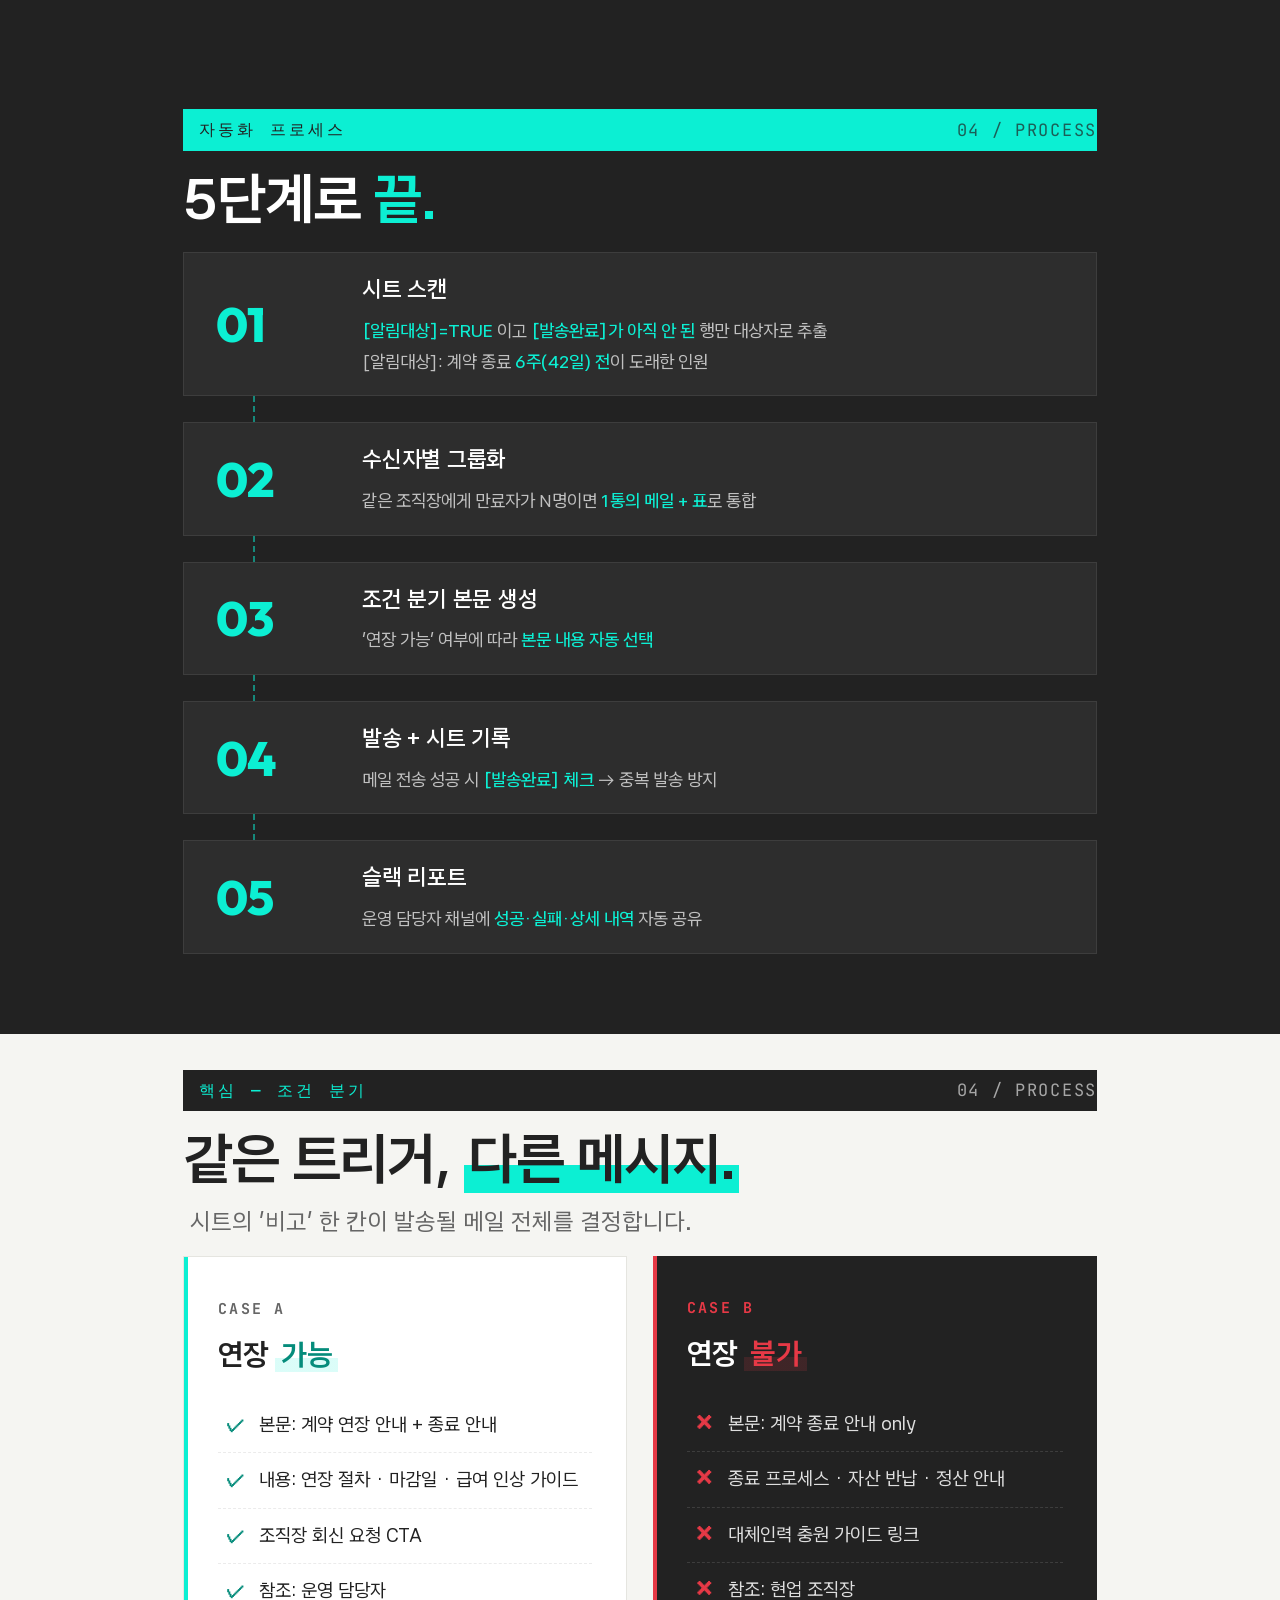
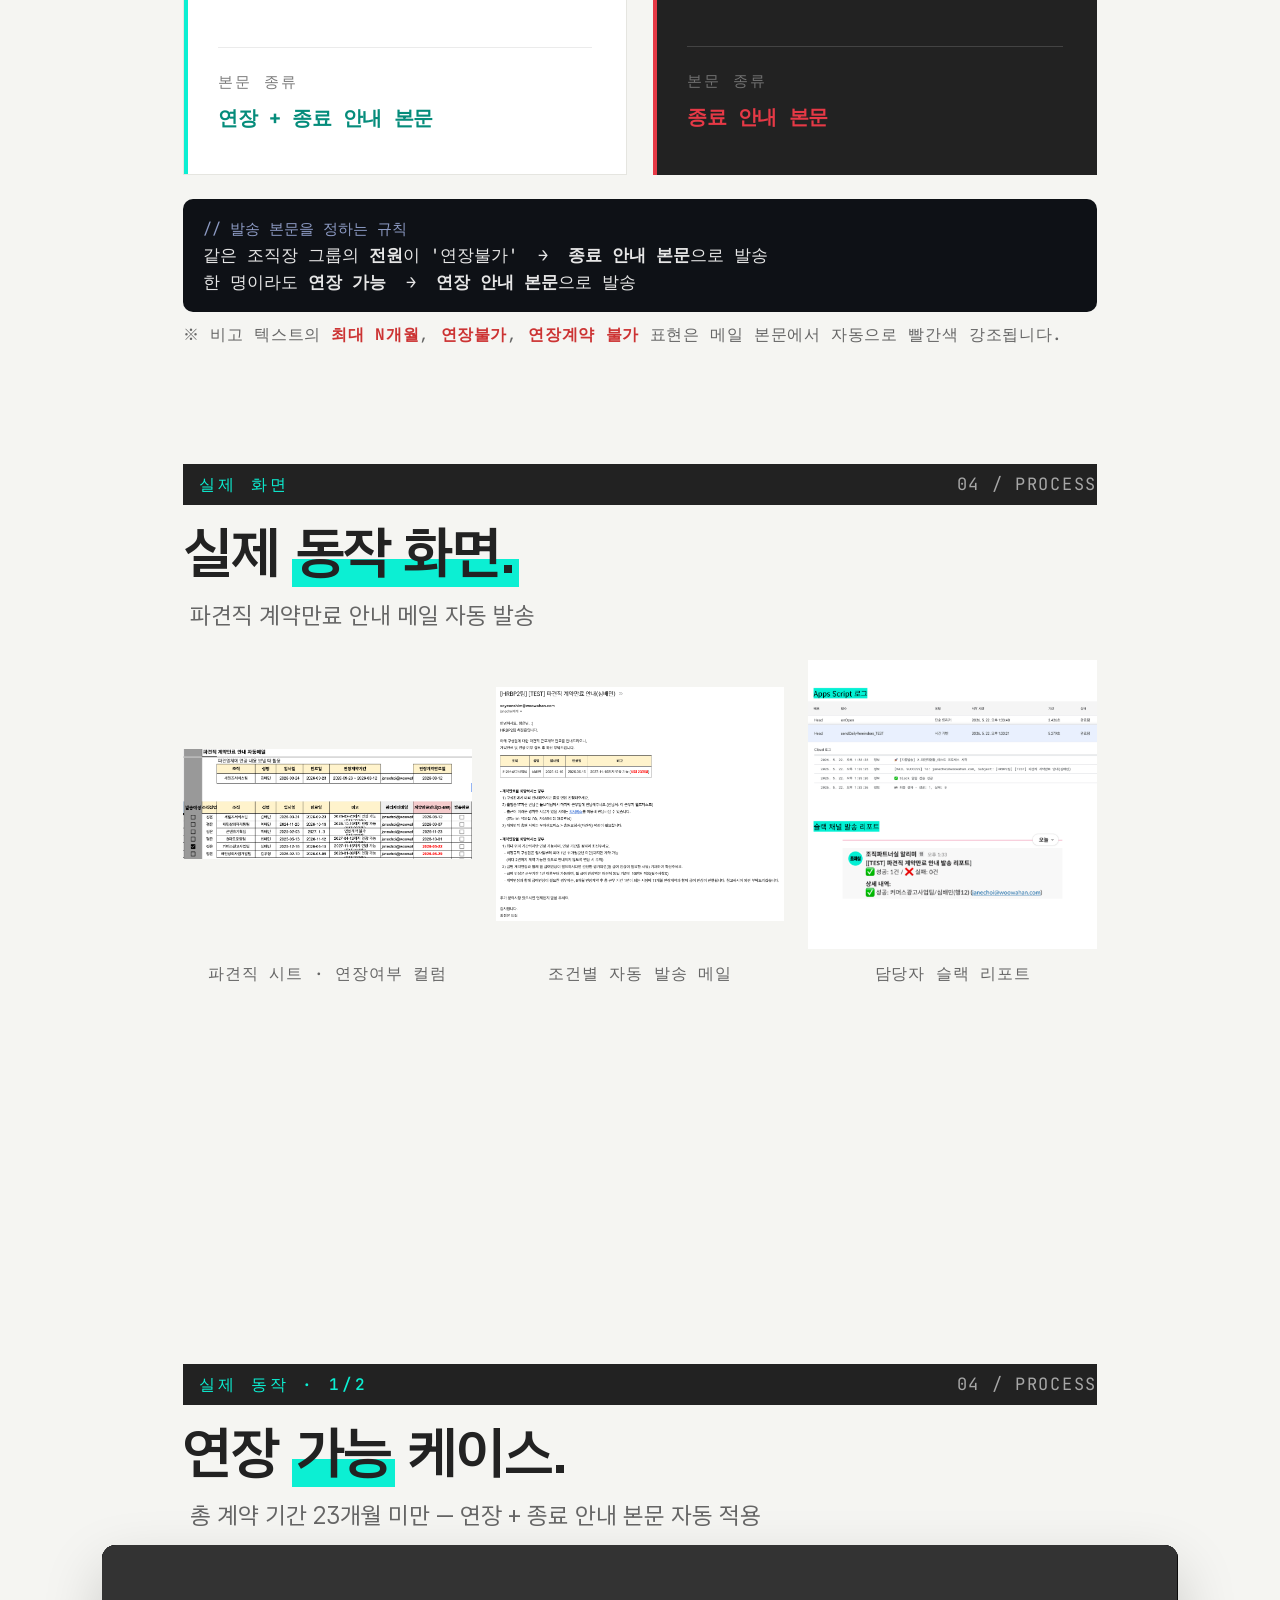
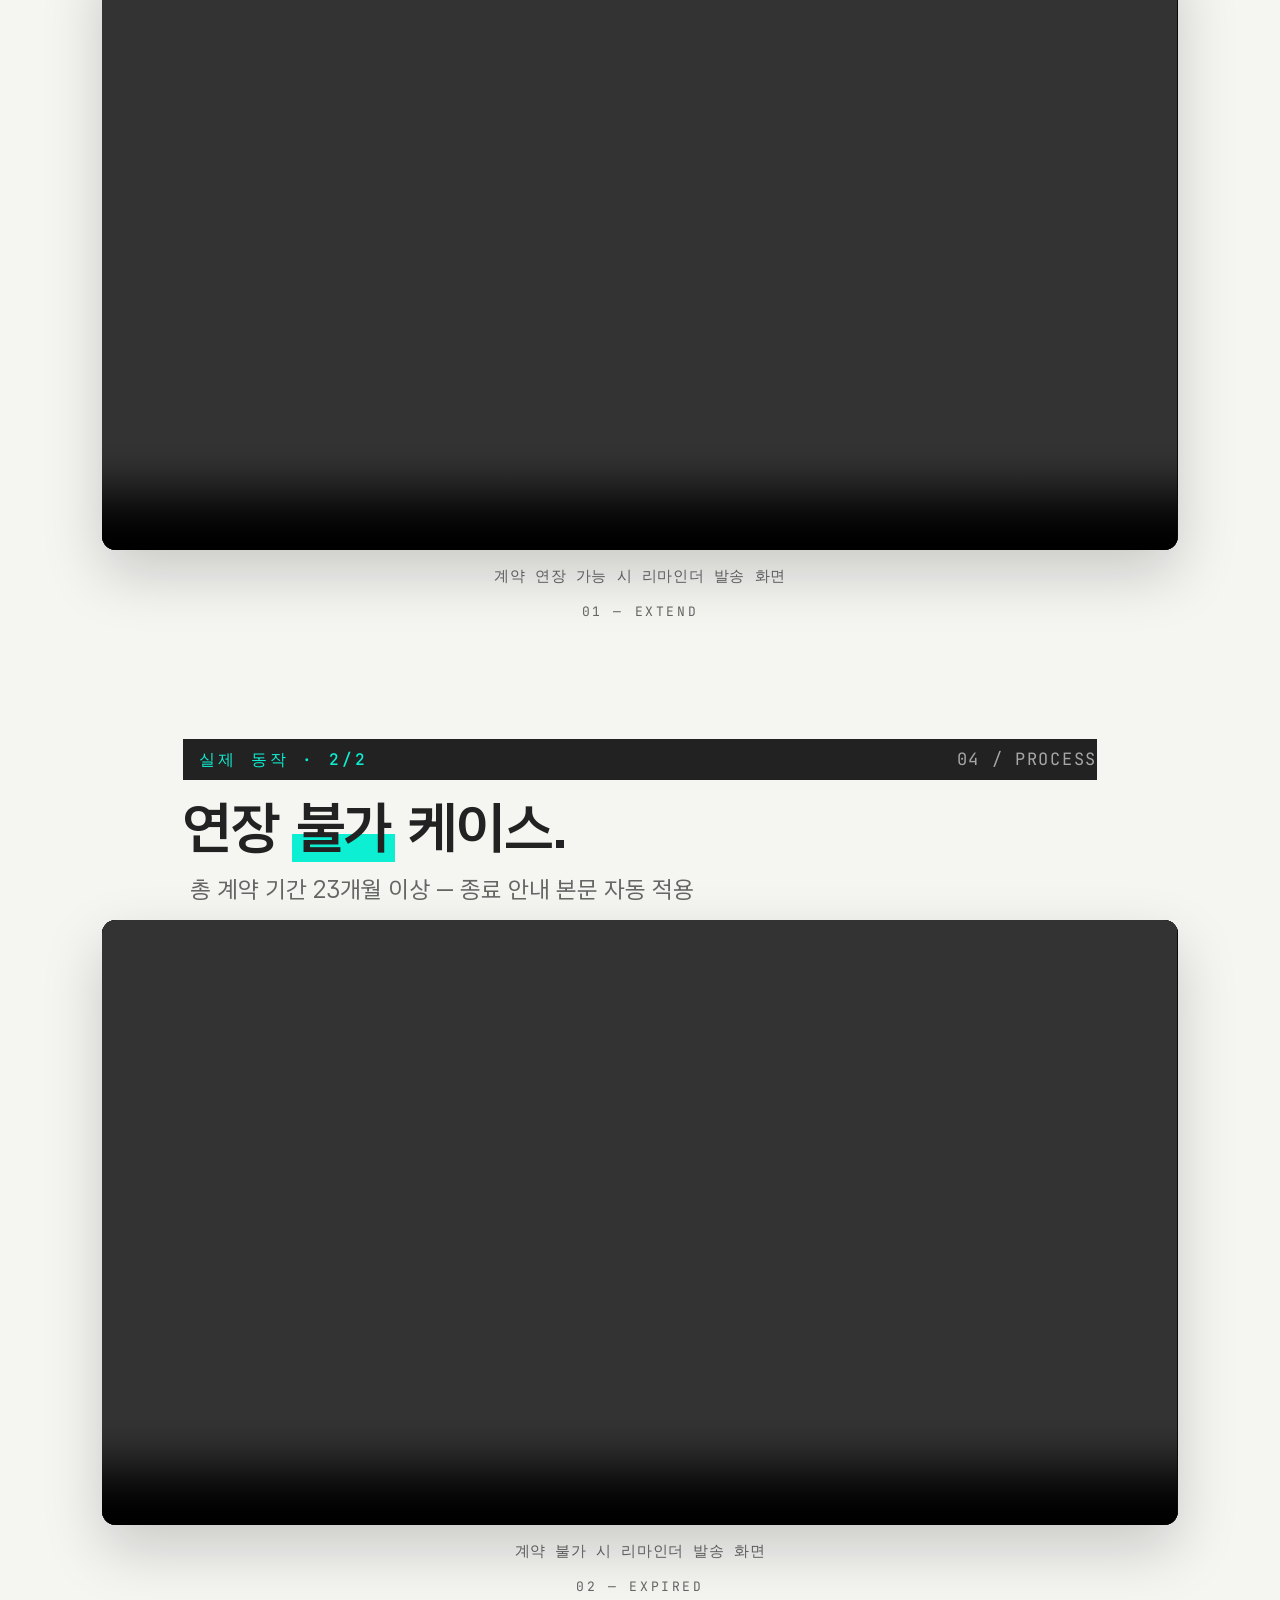
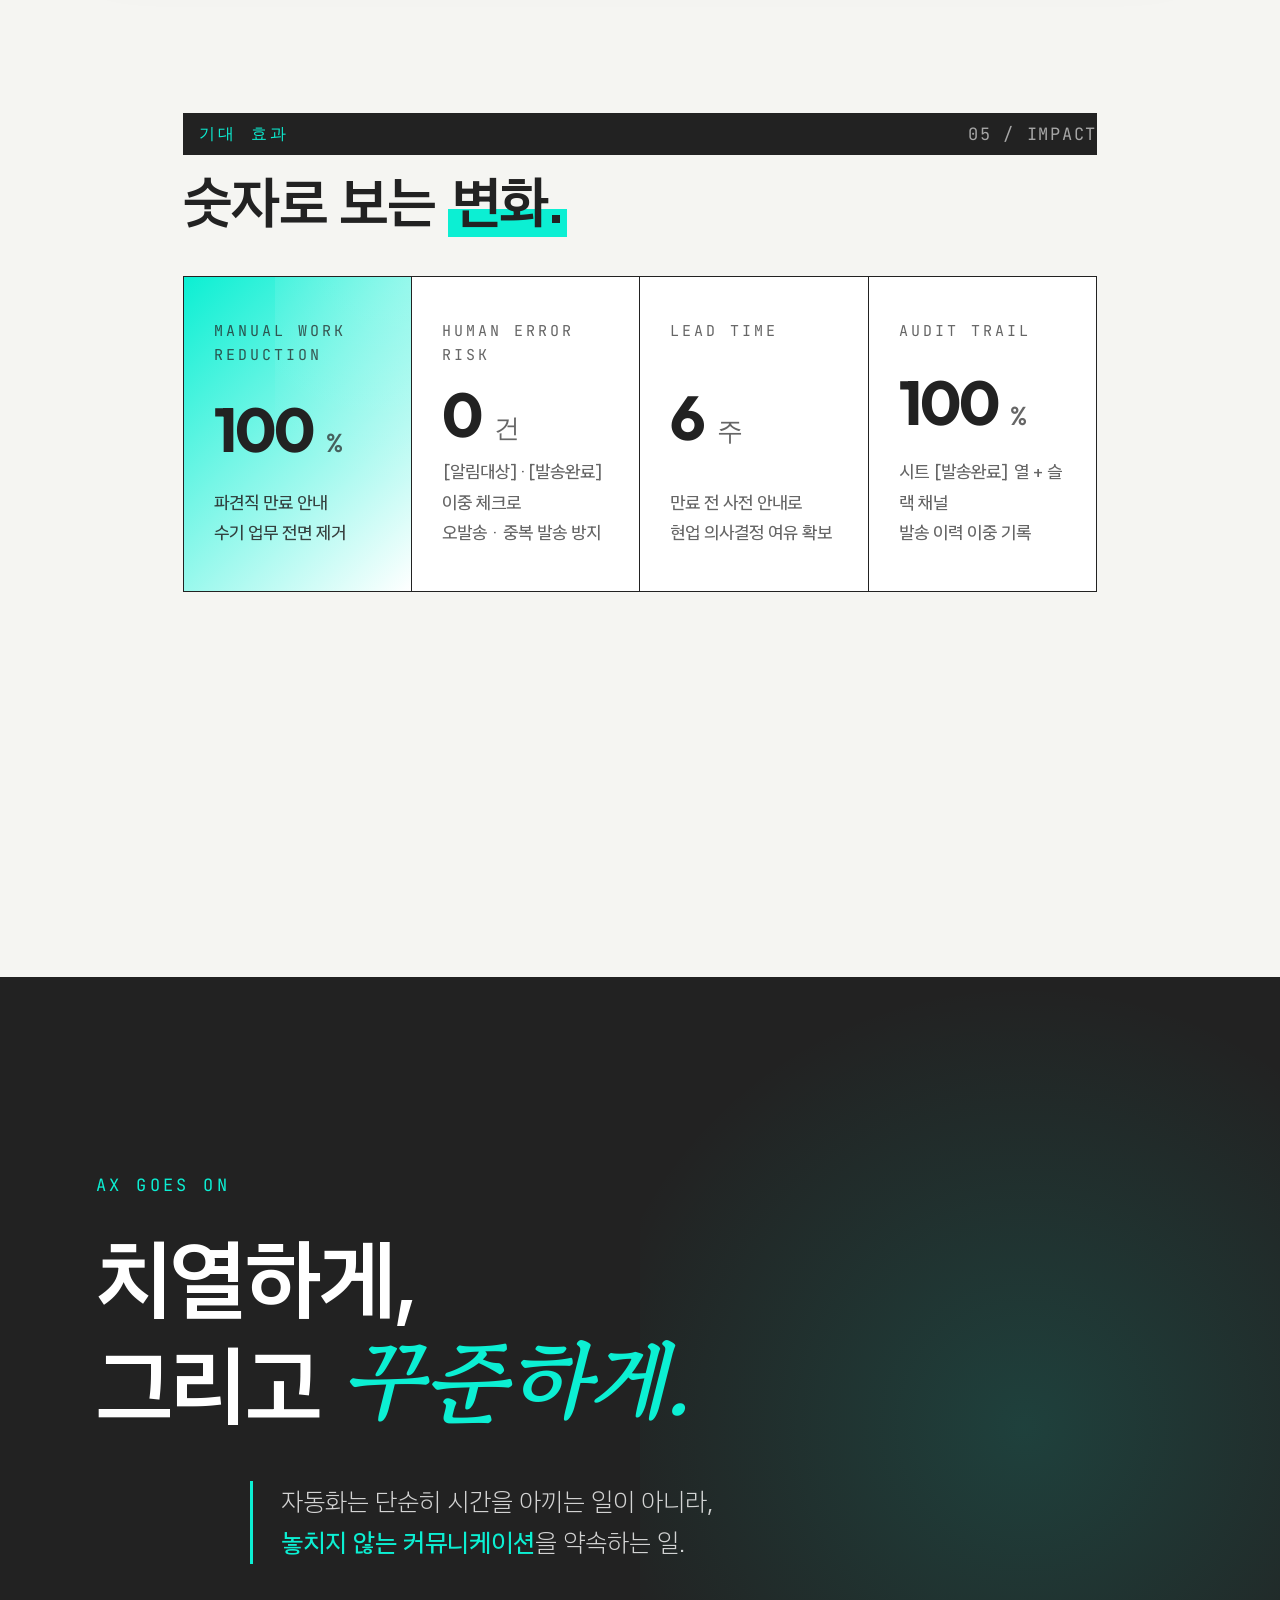
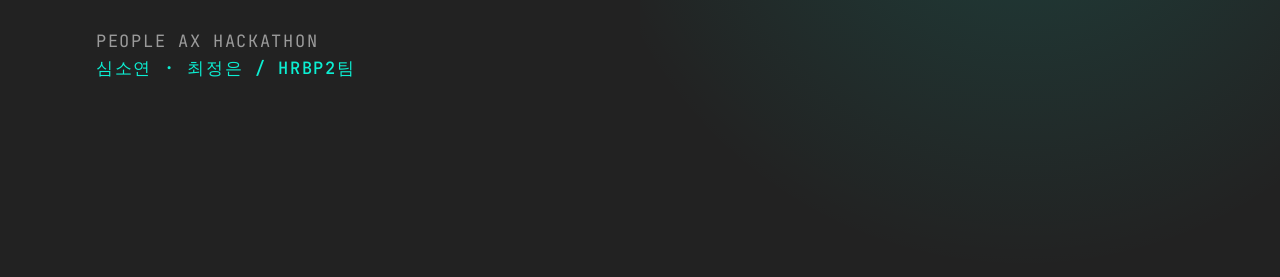
==== commit b6c2b818: "Update notification description in index.html" ====
--- a/index.html
+++ b/index.html
@@ -343,7 +343,7 @@
           <div class="process-body">
             <h3>시트 스캔</h3>
             <p><strong>[알림대상]=TRUE</strong> 이고 <strong>[발송완료]가 아직 안 된</strong> 행만 대상자로 추출</p>
-            <p>[알림대상]은 계약 종료 <strong>6주(42일) 전</strong>부터 자동으로 켜집니다</p>
+            <p>[알림대상]: 계약 종료 <strong>6주(42일) 전</strong>이 도래한 인원</p>
           </div>
         </div>
         <div class="process-connector"></div>
--- a/css/style.css
+++ b/css/style.css
@@ -72,15 +72,28 @@
 
 .slide-number {
   position: absolute;
-  top: 40px;
-  right: 7.5vw;
+  top: 4vh;                                   /* 라벨 바와 같은 상단 기준 */
+  right: calc(8vw + (100vw - 16vw) * 0.075);  /* 라벨 바(85% 컬럼)의 오른쪽 끝에 정렬 */
+  height: calc(16px * 1.6 + 16px);            /* 라벨 바 높이와 동일 → 수직 중앙 정렬 */
+  display: flex;
+  align-items: center;                        /* 라벨과 수직 중앙 정렬 */
+  justify-content: flex-end;
+  text-align: right;                          /* 문단 자체도 오른쪽 정렬 */
+  width: auto;                                /* .slide > * 의 width:85% 해제 */
+  max-width: none;
+  margin: 0;
+  z-index: 5;                                 /* 다크 바 위로 확실히 표시 */
   font-family: 'JetBrains Mono', monospace;
   font-size: 17px;
   letter-spacing: 0.1em;
-  color: var(--text-muted);
-  width: auto !important;
-  max-width: none !important;
-  margin: 0 !important;
+  color: rgba(255, 255, 255, 0.6);            /* 다크 바 위에서도 읽히도록 밝게 */
+  pointer-events: none;
+}
+
+/* 라벨 바가 민트색인 슬라이드(APPROACH·PROCESS)는 번호를 어둡게 */
+.solution-slide .slide-number,
+.code-slide .slide-number {
+  color: rgba(34, 34, 34, 0.7);
 }
 
 .slide-label {
@@ -101,7 +114,7 @@
   font-size: clamp(40px, 4.5vw, 68px);
   font-weight: 700;
   line-height: 1.15;
-  margin-bottom: 28px;
+  margin-bottom: 10px;
   letter-spacing: -0.02em;
 }
 
@@ -118,9 +131,9 @@
 }
 
 .subtitle {
-  font-size: 24px;
+  font-size: 24px; /* 기존 18px -> 24px */
   color: var(--text-muted);
-  margin-bottom: 15px;
+  margin-bottom: 5px;
   max-width: 900px;
   line-height: 1.6;
 }
@@ -128,8 +141,7 @@
 .subtitle-left {
   font-size: 24px;
   color: var(--text-muted);
-  margin: 0 auto 15px 0;   /* ← 왼쪽 margin을 0으로: 좌측 정렬 */
-  max-width: 900px;
+  margin-bottom: 5px;
   line-height: 1.6;
   text-align: left;
 }
@@ -476,7 +488,7 @@
 }
 
 .approach-item {
-  background: var(--dark-2);
+  background: linear-gradient(135deg, var(--mint-dark) 0%, var(--dark-3) 40%);
   border: 1px solid rgba(255, 255, 255, 0.1);
   padding: 36px 30px;
   transition: all 0.3s ease;
@@ -515,14 +527,14 @@
   display: grid;
   grid-template-columns: 1fr;
   gap: 0;
-  margin-top: 40px;
+  margin-top: 20px;
   border-top: 1px solid var(--dark);
 }
 
 .feature-row {
   display: grid;
-  grid-template-columns: 40px 1.5fr 2fr 140px;
-  gap: 34px;
+  grid-template-columns: 30px 1.5fr 2fr 140px;
+  gap: 30px;
   padding: 26px 0;
   border-bottom: 1px solid #e5e5e0;
   align-items: center;
@@ -700,7 +712,7 @@
 
 /* ============ CALLOUT BOX ============ */
 .callout-box {
-  margin-top: 20px;
+  margin-top: 5px;
   padding: 32px 36px;
   background: var(--dark);
   color: var(--white);
@@ -727,7 +739,7 @@
   font-weight: 600;
 }
 .logic-callout {
-  padding: 28px 36px;
+  padding: 20px 36px 36px 28px;
 }
 
 .logic-grid {
@@ -796,7 +808,7 @@
 }
 
 .process-flow {
-  margin-top: 20px;
+  margin-top: 10px;
   display: grid;
   gap: 0;
 }
@@ -806,7 +818,7 @@
   grid-template-columns: 110px 1fr;
   gap: 36px;
   align-items: center;
-  padding: 28px 32px;
+  padding: 18px 32px;
   background: var(--dark-2);
   border: 1px solid rgba(255, 255, 255, 0.08);
   transition: all 0.3s ease;
@@ -857,7 +869,7 @@
   display: grid;
   grid-template-columns: 1fr 1fr;
   gap: 26px;
-  margin-top: 20px;
+  margin-top: 10px;
 }
 
 .ba-box {
@@ -1667,7 +1679,7 @@
   align-items: center;
   justify-content: center;
   gap: 14px;
-  margin-top: 24px;
+  margin-top: 5px;
   width: 100%;
 }
 
